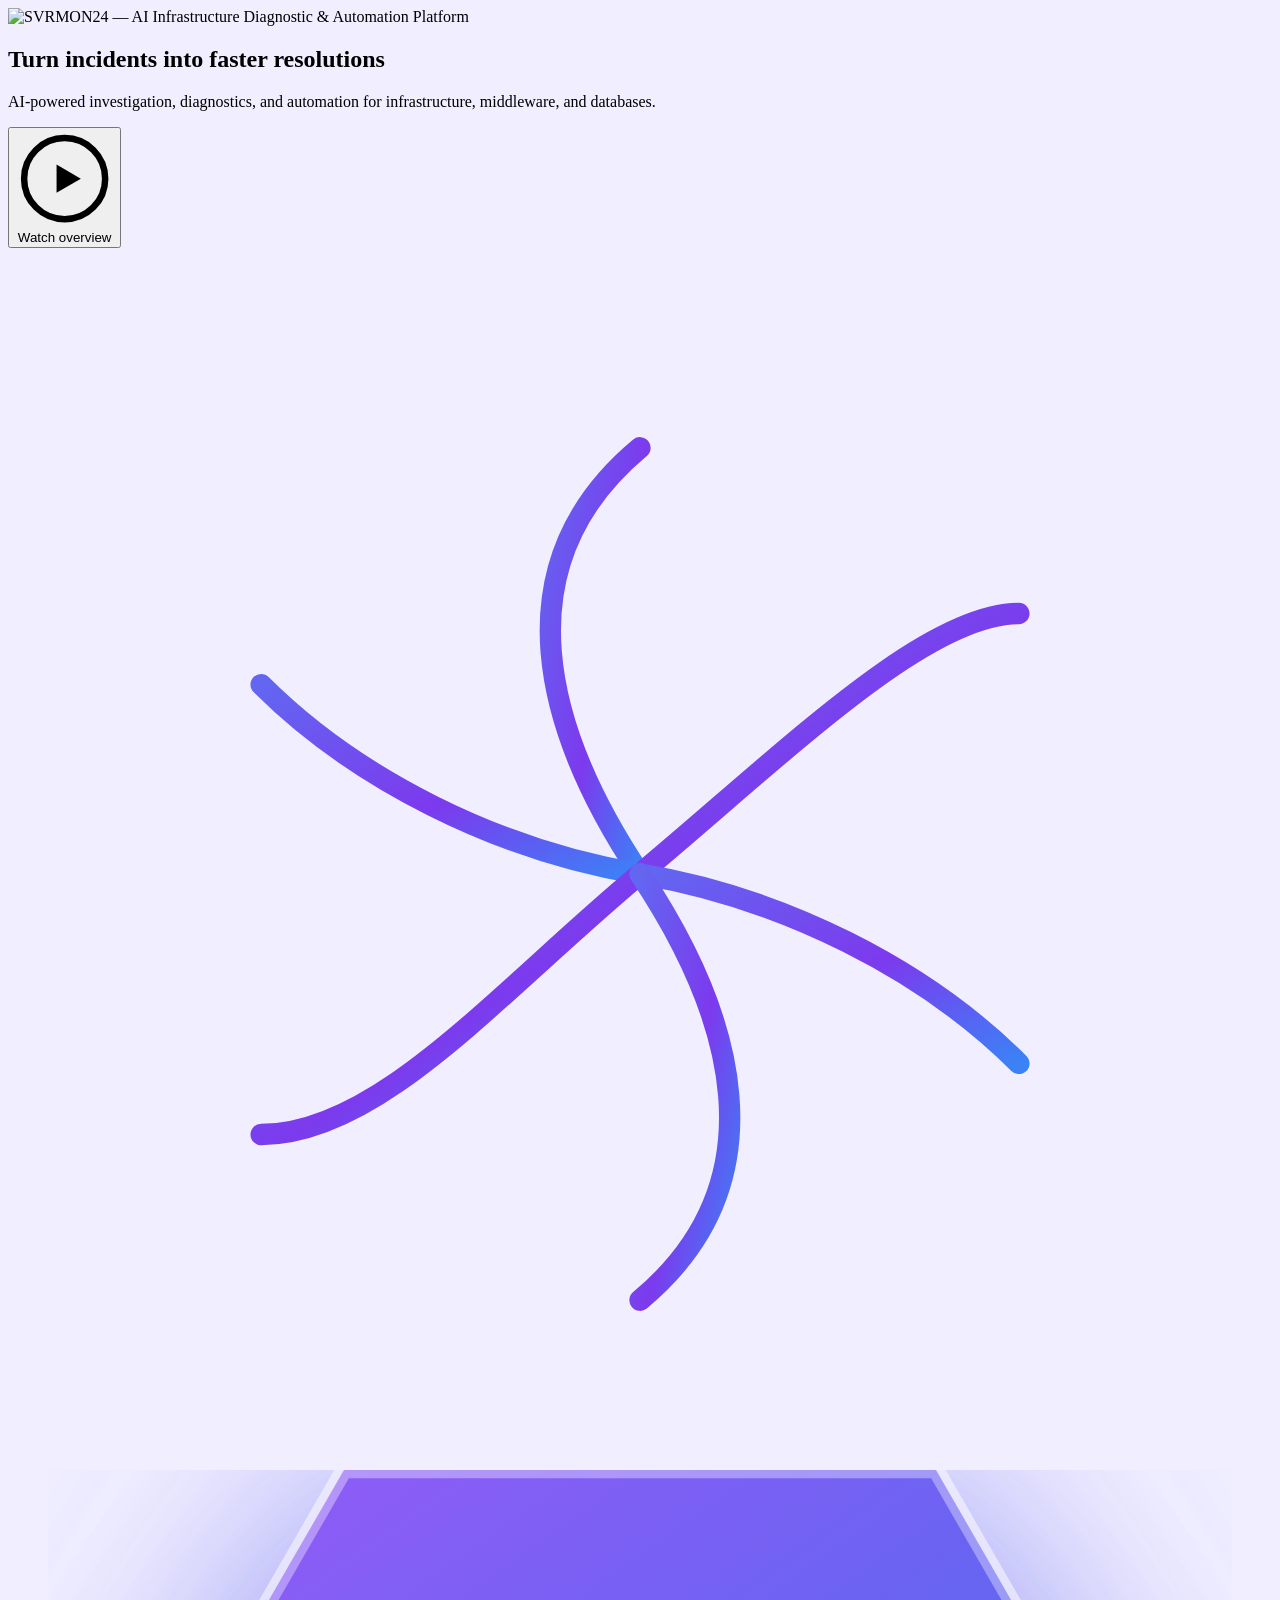
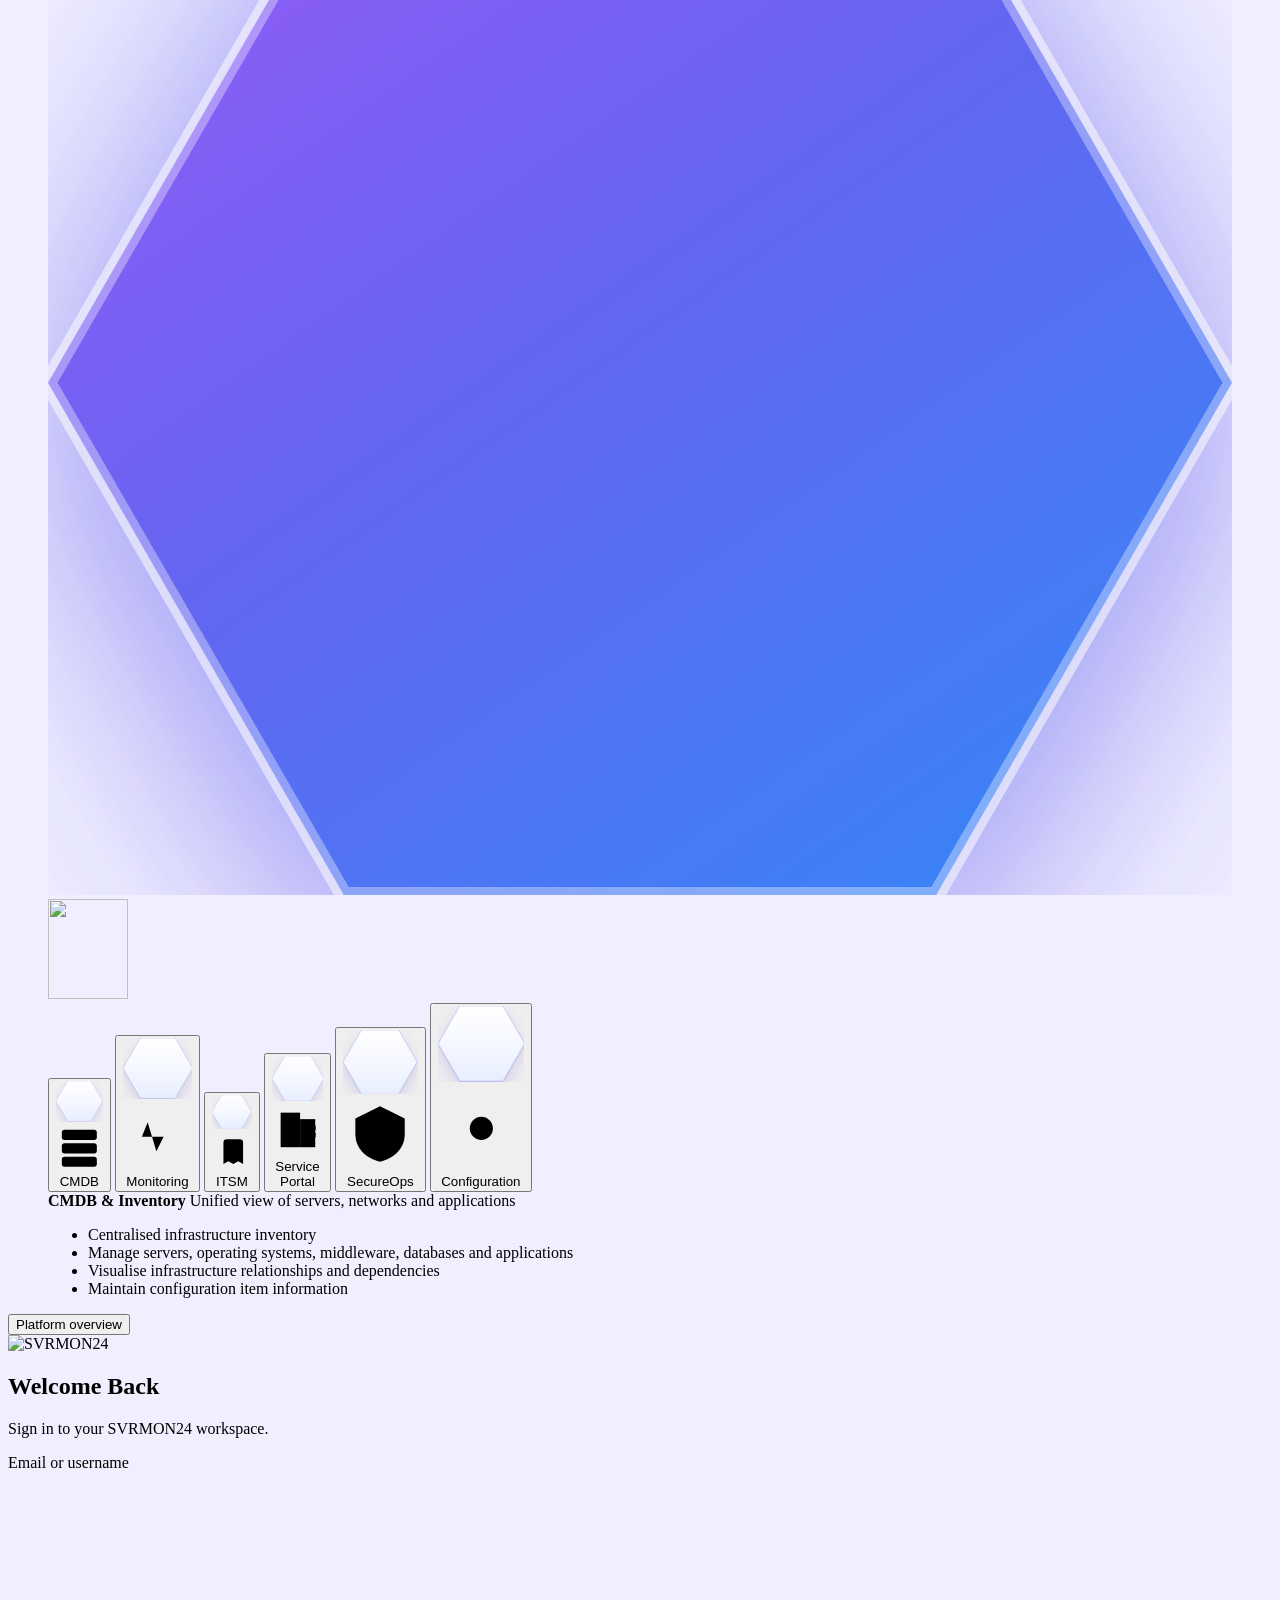
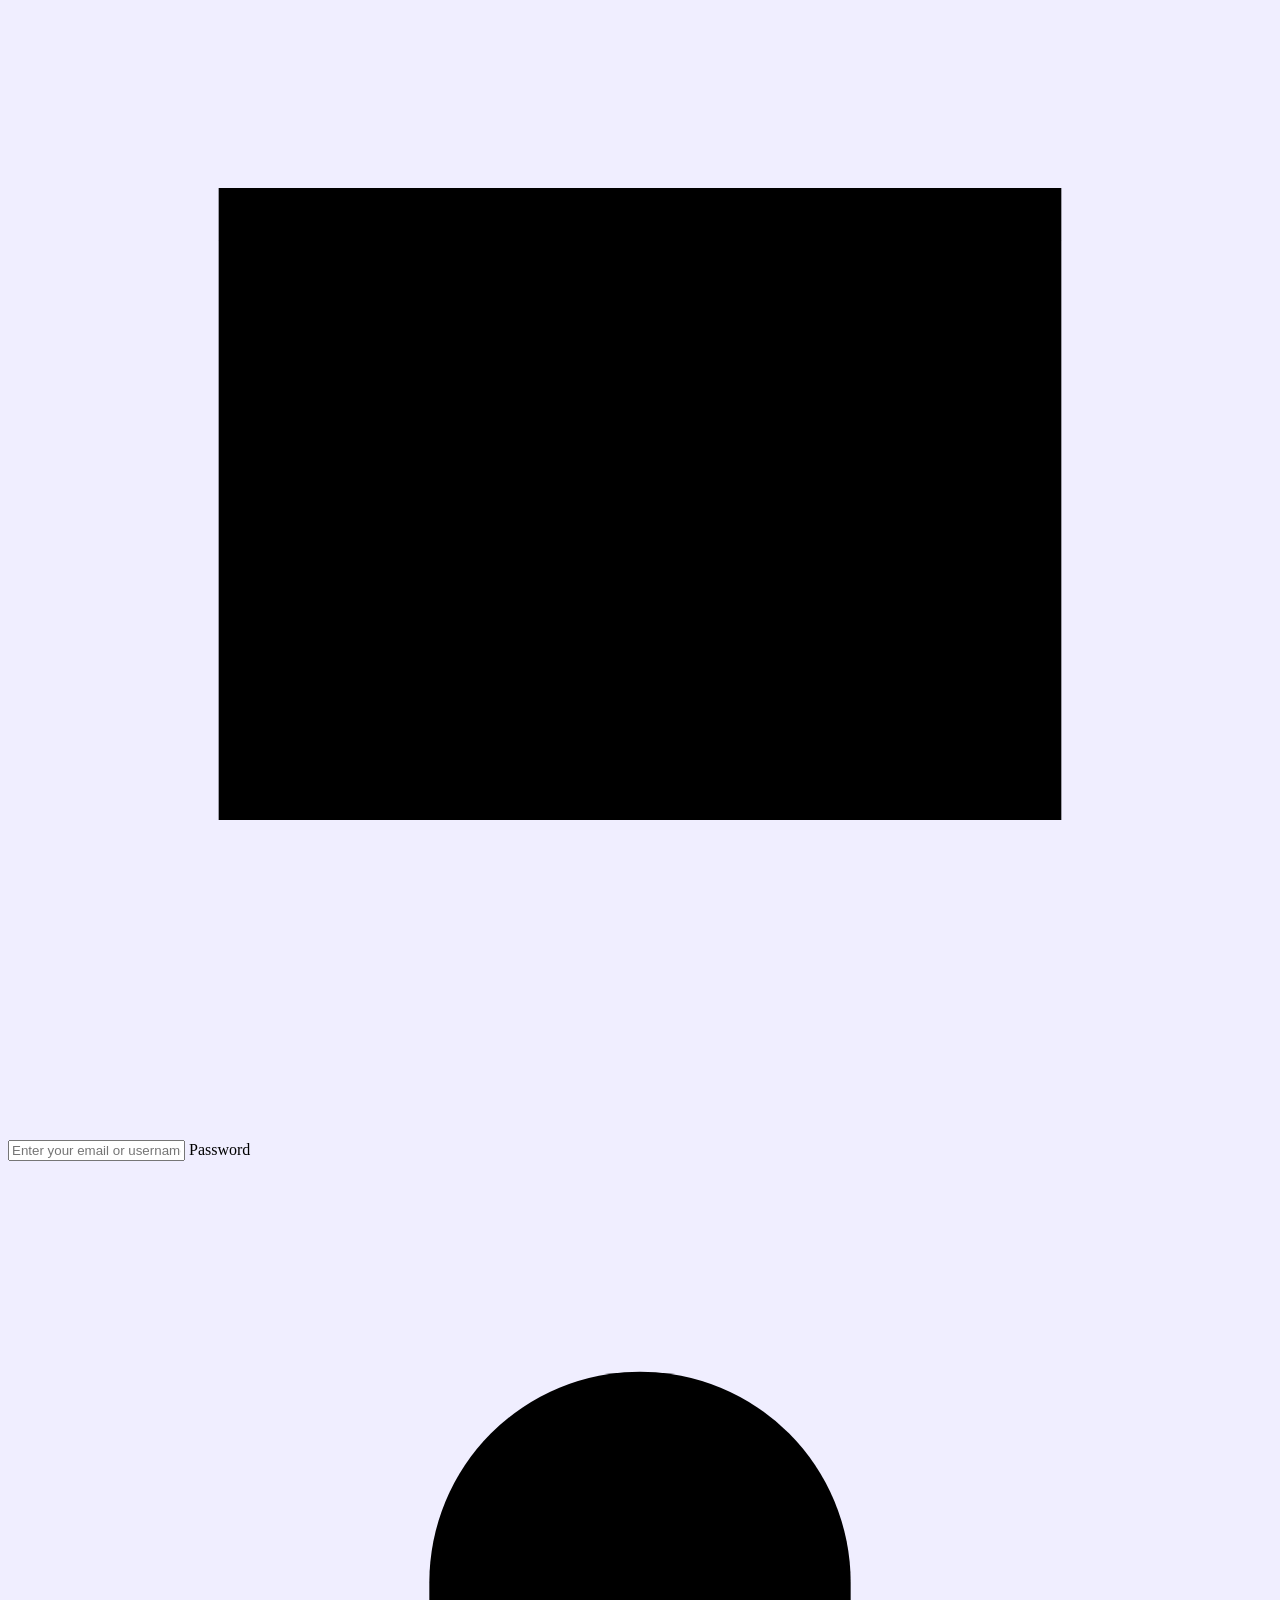
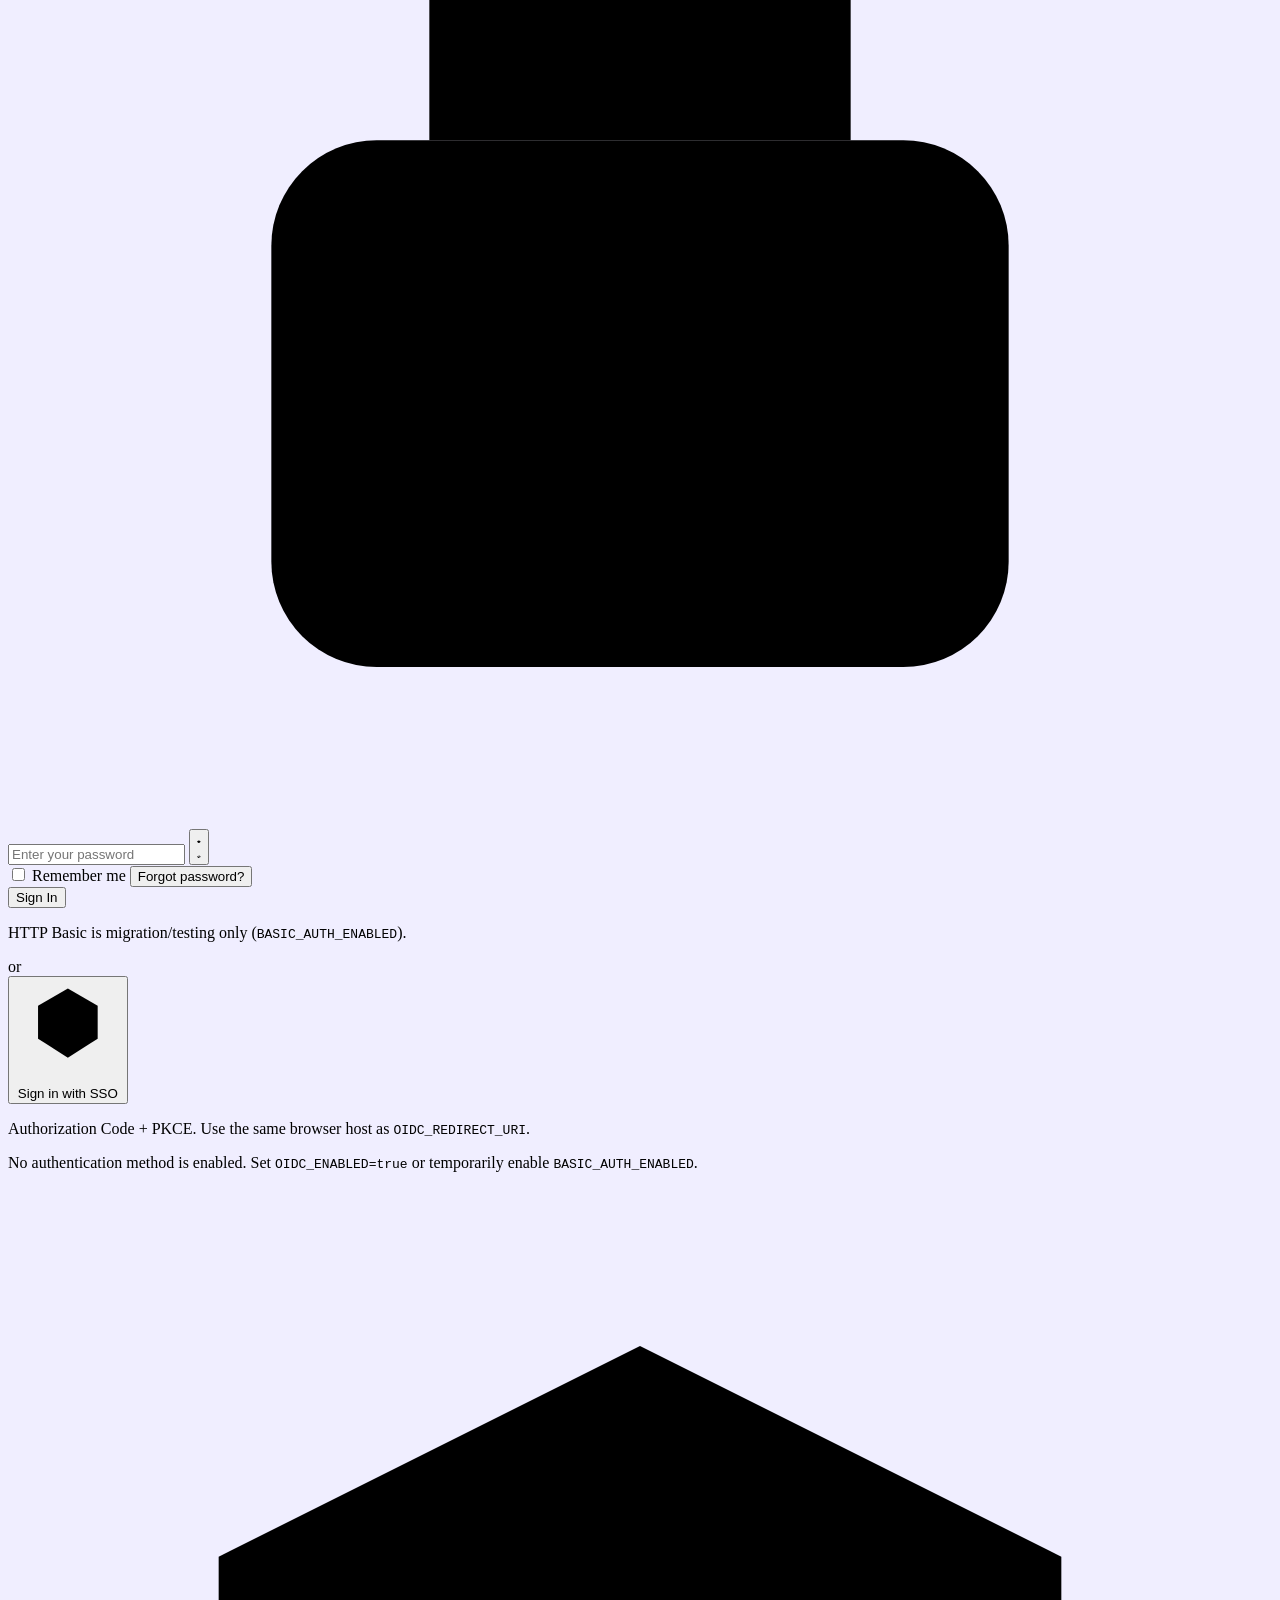
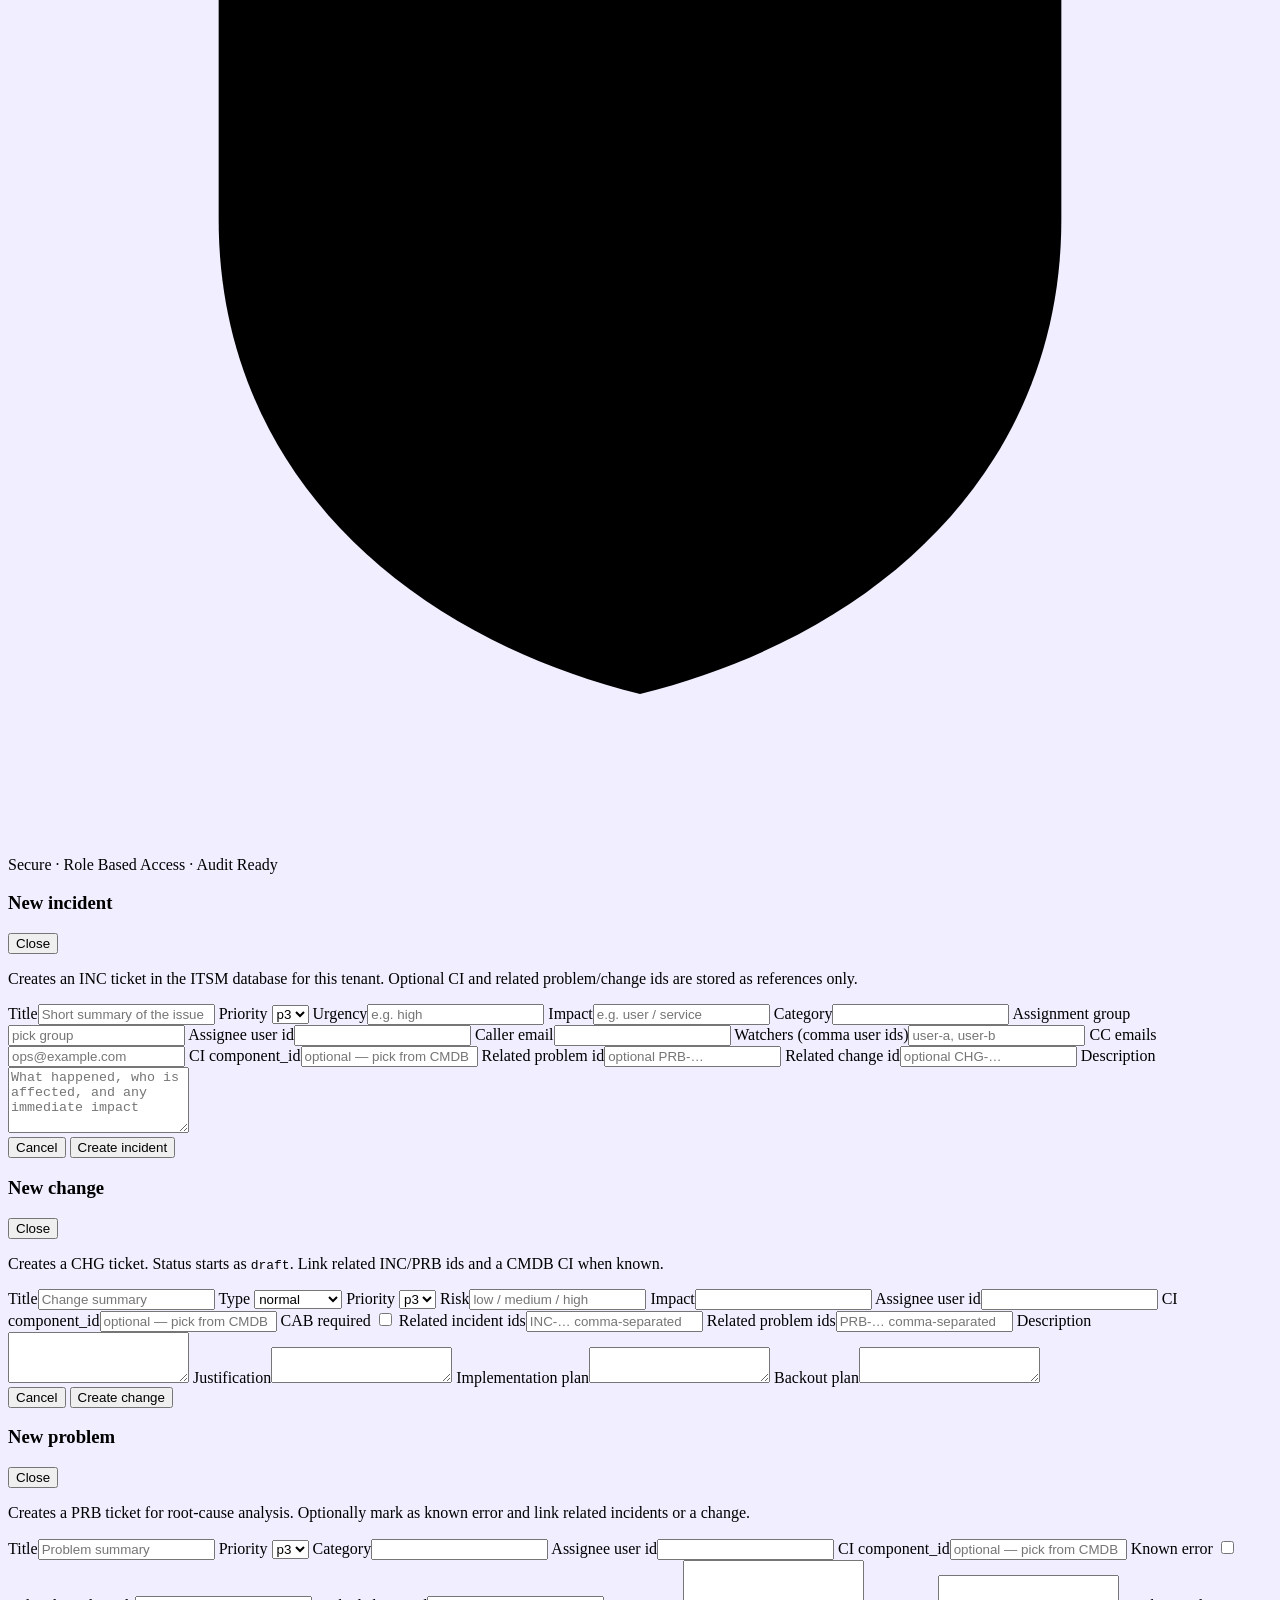
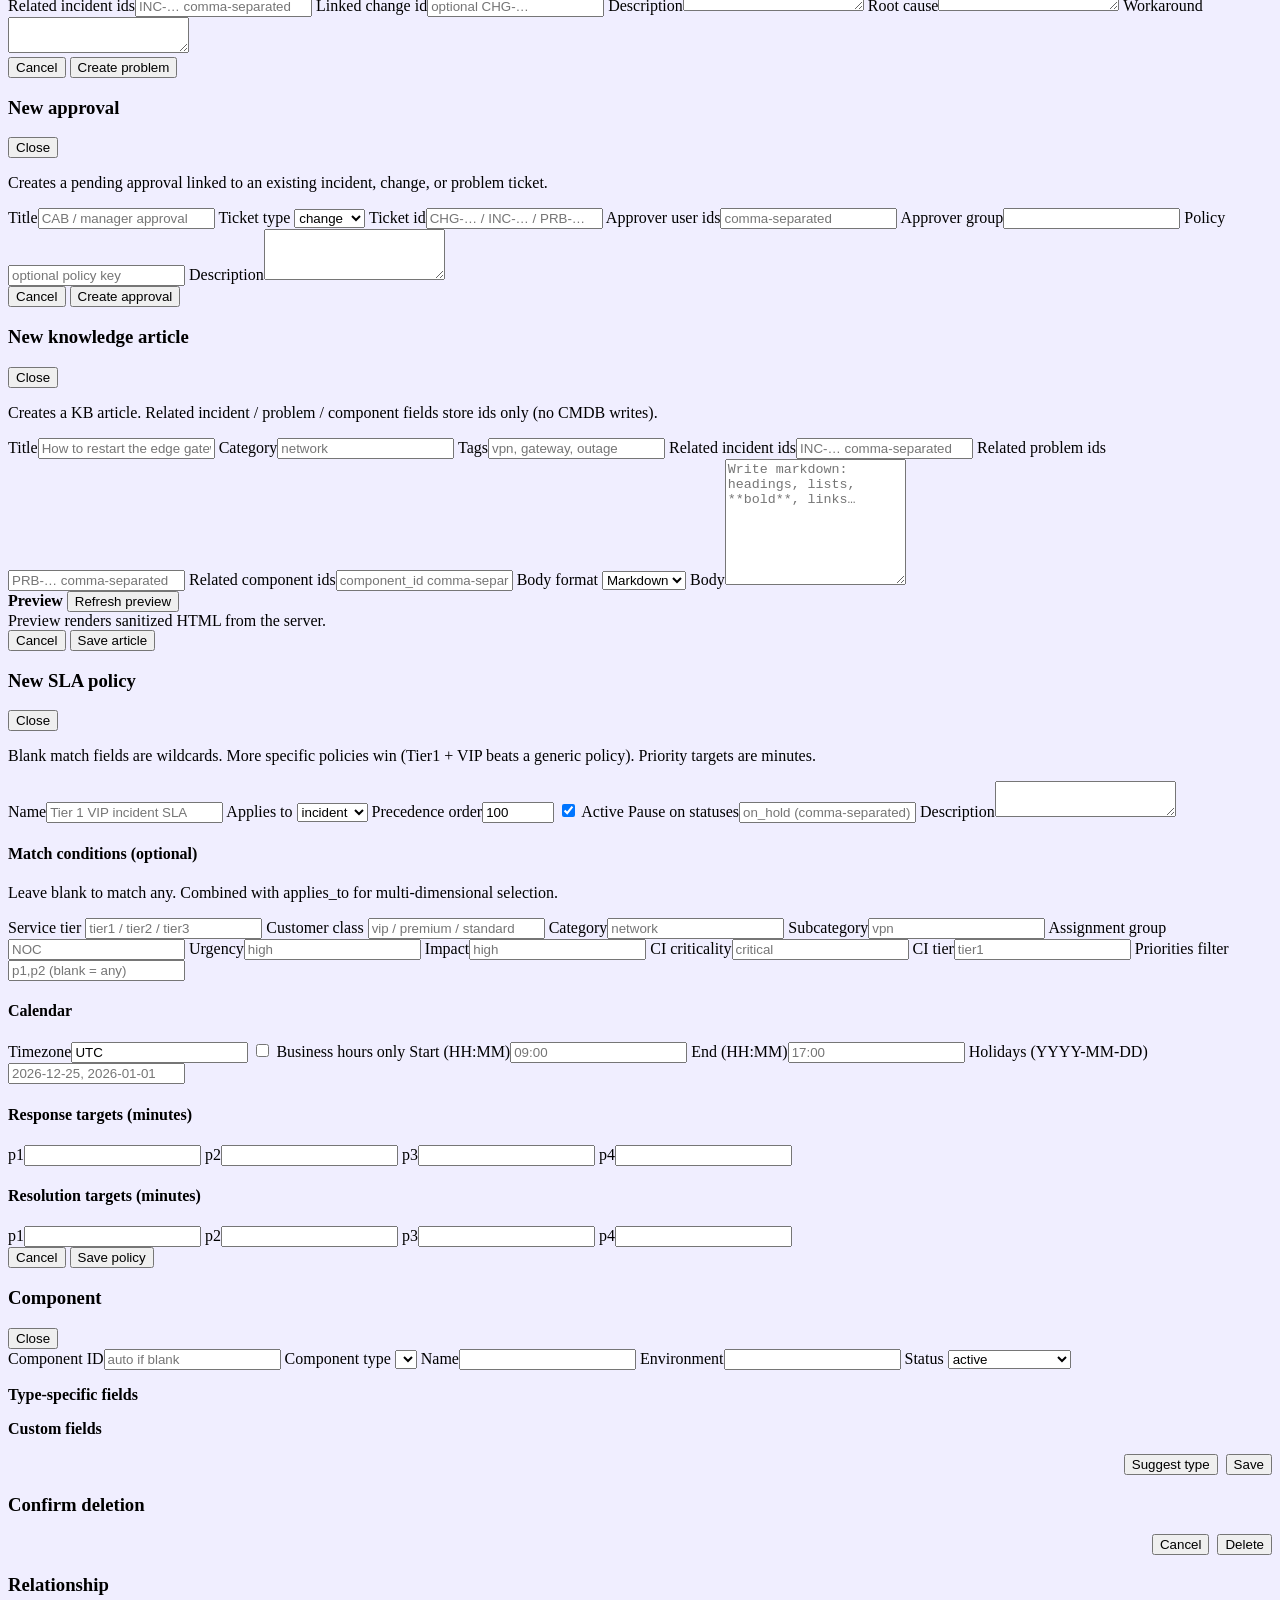
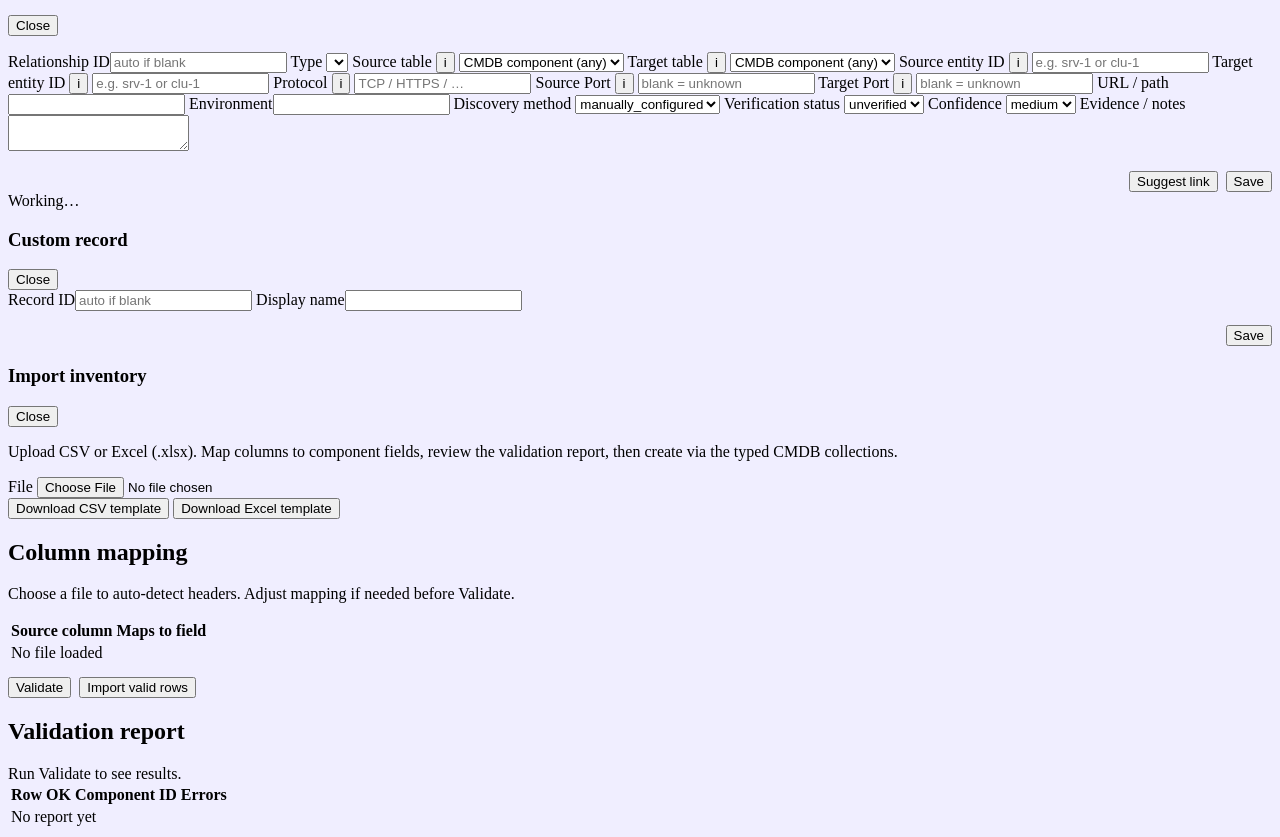
==== frontend/index.html @ 73cca14d "Login hub: large hexagonal architecture with solid curves. Enlarge diagram ~40%; central hex with S " ====
<!DOCTYPE html>
<html lang="en">
<head>
  <meta charset="utf-8" />
  <meta name="viewport" content="width=device-width, initial-scale=1" />
  <meta name="svrmon24-ui" content="login-enterprise-v20" />
  <meta name="svrmon24-version" content="0.99.11" />
  <title>SVRMON24</title>
  <link rel="preconnect" href="https://fonts.googleapis.com" />
  <link rel="preconnect" href="https://fonts.gstatic.com" crossorigin />
  <link href="https://fonts.googleapis.com/css2?family=Plus+Jakarta+Sans:wght@400;500;600;700&family=Sora:wght@500;600;700&display=swap" rel="stylesheet" />
  <link rel="icon" href="/static/img/svrmon-favicon.png" type="image/png" sizes="32x32" />
  <link rel="apple-touch-icon" href="/static/img/svrmon-apple-touch.png" sizes="180x180" />
  <!-- Critical gate CSS: never paint login + app chrome together (before cmdb.css). -->
  <style>
    body.is-login { background: #F0EEFF; }
    body.is-login .app-shell,
    body:not(.is-app) .app-shell { display: none !important; }
    body.is-app .login-gate { display: none !important; }
    #authPanel, .auth-panel-legacy { display: none !important; }
  </style>
  <link rel="stylesheet" href="/static/css/cmdb.css?v=0.99.11" />
  <link rel="stylesheet" href="/static/css/itsm.css?v=0.99.11" />
  <link rel="stylesheet" href="/static/css/monitor.css?v=0.99.11" />
  <link rel="stylesheet" href="/static/css/portal.css?v=0.99.11" />
  <script src="/static/js/config.js?v=0.99.11"></script>
  <script src="/static/js/brand.js?v=0.99.11"></script>
  <script src="/static/js/login-showcase.js?v=0.99.11" defer></script>
</head>
<body class="is-login">
  <!-- Enterprise login: showcase (left) + sign-in panel (right); stacks on small viewports -->

  <!-- Login module overview (Option B): plays only when opened -->
  <div class="login-overview-modal" id="loginOverviewModal" role="dialog" aria-modal="true" aria-labelledby="loginOverviewTitle" hidden>
    <div class="login-overview-backdrop" data-close-overview="1"></div>
    <div class="login-overview-dialog">
      <div class="login-overview-head">
        <h2 id="loginOverviewTitle">SVRMON24 module overview</h2>
        <button type="button" class="login-overview-close" id="btnLoginOverviewClose" aria-label="Close overview">×</button>
      </div>
      <div class="login-overview-body">
        <video id="loginOverviewVideo" controls playsinline preload="metadata" poster="/static/assets/brand/modules-overview-poster.png">
          <source src="/static/assets/brand/modules-overview-loop.mp4" type="video/mp4" />
        </video>
      </div>
      <p class="login-overview-foot">CMDB · Monitoring · ITSM · Service Portal · Diagnostics · Security — short tour of the platform modules.</p>
    </div>
  </div>

  <!-- Public module intro (click hub node) — no auth bypass -->
  <div class="login-module-intro" id="loginModuleIntro" role="dialog" aria-modal="true" aria-labelledby="loginModuleIntroTitle" hidden>
    <div class="login-module-intro-backdrop" data-close-intro="1"></div>
    <div class="login-module-intro-dialog">
      <div class="login-module-intro-head">
        <span class="login-module-intro-ico" id="loginModuleIntroIcon" aria-hidden="true"></span>
        <h2 id="loginModuleIntroTitle">Module</h2>
        <button type="button" class="login-overview-close" id="btnLoginModuleIntroClose" aria-label="Close module introduction">×</button>
      </div>
      <p class="login-module-intro-blurb" id="loginModuleIntroBlurb"></p>
      <ul class="login-module-intro-bullets" id="loginModuleIntroBullets"></ul>
      <div class="login-module-intro-actions">
        <button type="button" class="login-watch-overview" id="btnLoginModuleIntroWatch">
          <svg viewBox="0 0 24 24" aria-hidden="true"><circle cx="12" cy="12" r="10" fill="none" stroke="currentColor" stroke-width="1.6"/><path d="M10 8.5v7l6-3.5z" fill="currentColor" stroke="none"/></svg>
          Watch overview
        </button>
      </div>
    </div>
  </div>

  <div id="loginGate" class="login-gate login-gate-split login-gate-enterprise" role="main" data-auth-view="login">
    <aside class="login-portal login-showcase" id="loginPortal" aria-label="SVRMON24 platform overview">
      <div class="login-portal-bg" aria-hidden="true">
        <!-- Soft light-blue ribbon waves (reference-matched asset); CSS background on .login-portal-bg -->
      </div>
      <div class="login-portal-inner">
        <div class="login-portal-brand">
          <img class="svrmon-brand-lockup svrmon-brand-lockup--showcase" src="/static/img/svrmon-logo.png" width="2010" height="497" alt="SVRMON24 — AI Infrastructure Diagnostic &amp; Automation Platform" decoding="async" />
        </div>


        <div class="login-showcase-intro">
          <h2 class="login-headline">Turn incidents into <span class="login-gradient-text">faster resolutions</span></h2>
          <p class="login-portal-lede login-portal-lede-wide">AI-powered investigation, diagnostics, and automation for infrastructure, middleware, and databases.</p>
          <button type="button" class="login-watch-overview" id="btnLoginWatchOverview" aria-haspopup="dialog" aria-controls="loginOverviewModal">
            <svg viewBox="0 0 24 24" aria-hidden="true"><circle cx="12" cy="12" r="10" fill="none" stroke="currentColor" stroke-width="1.6"/><path d="M10 8.5v7l6-3.5z" fill="currentColor" stroke="none"/></svg>
            Watch overview
          </button>
        </div>

        <div class="login-hero-stage login-hero-stage--modules login-hero-stage--best" id="loginShowcaseStage">
          <figure class="login-modules-visual" id="loginModulesVisual" data-active="">
            <!-- Large hexagonal architecture — solid curved connectors, no plate chrome -->
            <div class="login-hub" id="loginHubHotspots" role="group" aria-label="SVRMON24 platform modules">
              <svg class="login-hub-defs" width="0" height="0" aria-hidden="true" focusable="false">
                <defs>
                  <linearGradient id="loginHubNodeFill" x1="0" y1="0" x2="0" y2="1">
                    <stop offset="0%" stop-color="#FFFFFF"/>
                    <stop offset="55%" stop-color="#F4F7FF"/>
                    <stop offset="100%" stop-color="#E8EEFF"/>
                  </linearGradient>
                  <linearGradient id="loginHubCoreFill" x1="18%" y1="8%" x2="86%" y2="92%">
                    <stop offset="0%" stop-color="#8B5CF6"/>
                    <stop offset="42%" stop-color="#6366F1"/>
                    <stop offset="100%" stop-color="#3B82F6"/>
                  </linearGradient>
                  <linearGradient id="loginHubSpokeGrad" x1="0%" y1="0%" x2="100%" y2="100%">
                    <stop offset="0%" stop-color="#6366F1"/>
                    <stop offset="55%" stop-color="#7C3AED"/>
                    <stop offset="100%" stop-color="#3B82F6"/>
                  </linearGradient>
                  <linearGradient id="loginHubSpokeActive" x1="0%" y1="0%" x2="100%" y2="0%">
                    <stop offset="0%" stop-color="#A78BFA"/>
                    <stop offset="50%" stop-color="#6366F1"/>
                    <stop offset="100%" stop-color="#60A5FA"/>
                  </linearGradient>
                  <filter id="loginHubNodeNeo" x="-30%" y="-30%" width="160%" height="160%">
                    <feDropShadow dx="0" dy="10" stdDeviation="9" flood-color="#4338CA" flood-opacity="0.14"/>
                    <feDropShadow dx="0" dy="2" stdDeviation="1.4" flood-color="#312E81" flood-opacity="0.08"/>
                  </filter>
                  <filter id="loginHubCoreGlow" x="-50%" y="-50%" width="200%" height="200%">
                    <feDropShadow dx="0" dy="0" stdDeviation="10" flood-color="#6366F1" flood-opacity="0.45"/>
                    <feDropShadow dx="0" dy="8" stdDeviation="8" flood-color="#4F46E5" flood-opacity="0.28"/>
                  </filter>
                  <!-- Regular flat-top hexagon (100×86.6) -->
                  <polygon id="loginHubHex" points="25,0 75,0 100,43.3 75,86.6 25,86.6 0,43.3"/>
                </defs>
              </svg>
              <svg class="login-hub-spokes" viewBox="0 0 100 100" preserveAspectRatio="xMidYMid meet" aria-hidden="true">
                <path data-module="cmdb" d="M50 50 C 42 38, 38 24, 50 14" fill="none" stroke="url(#loginHubSpokeGrad)" stroke-width="1.8" stroke-linecap="round"/>
                <path data-module="monitoring" d="M50 50 C 62 40, 74 28, 82 28" fill="none" stroke="url(#loginHubSpokeGrad)" stroke-width="1.8" stroke-linecap="round"/>
                <path data-module="itsm" d="M50 50 C 38 48, 26 42, 18 34" fill="none" stroke="url(#loginHubSpokeGrad)" stroke-width="1.8" stroke-linecap="round"/>
                <path data-module="portal" d="M50 50 C 62 52, 74 58, 82 66" fill="none" stroke="url(#loginHubSpokeGrad)" stroke-width="1.8" stroke-linecap="round"/>
                <path data-module="secureops" d="M50 50 C 38 60, 28 72, 18 72" fill="none" stroke="url(#loginHubSpokeGrad)" stroke-width="1.8" stroke-linecap="round"/>
                <path data-module="config" d="M50 50 C 58 62, 62 76, 50 86" fill="none" stroke="url(#loginHubSpokeGrad)" stroke-width="1.8" stroke-linecap="round"/>
              </svg>
              <div class="login-hub-core" aria-hidden="true">
                <svg class="login-hub-core-plate" viewBox="0 0 100 86.6" aria-hidden="true">
                  <use href="#loginHubHex" filter="url(#loginHubCoreGlow)" fill="url(#loginHubCoreFill)" stroke="rgba(255,255,255,0.35)" stroke-width="1.4"/>
                </svg>
                <img class="login-hub-core-mark" src="/static/img/svrmon-logo-mark.png" width="80" height="100" alt="" decoding="async" />
              </div>
              <button type="button" class="login-hub-node is-active" data-module="cmdb" style="--hx:50%;--hy:12%" aria-describedby="loginModuleDetail" aria-label="CMDB — Configuration Management Database">
                <svg class="login-hub-node-plate" viewBox="0 0 100 86.6" aria-hidden="true"><use href="#loginHubHex" filter="url(#loginHubNodeNeo)" fill="url(#loginHubNodeFill)" stroke="rgba(99,102,241,0.22)" stroke-width="1.4"/></svg>
                <span class="login-hub-node-content">
                  <span class="login-hub-node-ico" aria-hidden="true"><svg viewBox="0 0 24 24"><rect x="3" y="2.5" width="18" height="5.2" rx="1.4"/><rect x="3" y="9.4" width="18" height="5.2" rx="1.4"/><rect x="3" y="16.3" width="18" height="5.2" rx="1.4"/><circle cx="6.4" cy="5.1" r="0.85" fill="currentColor" stroke="none"/><circle cx="6.4" cy="12" r="0.85" fill="currentColor" stroke="none"/><circle cx="6.4" cy="18.9" r="0.85" fill="currentColor" stroke="none"/></svg></span>
                  <span class="login-hub-node-label">CMDB</span>
                </span>
              </button>
              <button type="button" class="login-hub-node" data-module="monitoring" style="--hx:84%;--hy:30%" aria-describedby="loginModuleDetail" aria-label="Monitoring — Infrastructure Monitoring">
                <svg class="login-hub-node-plate" viewBox="0 0 100 86.6" aria-hidden="true"><use href="#loginHubHex" filter="url(#loginHubNodeNeo)" fill="url(#loginHubNodeFill)" stroke="rgba(99,102,241,0.22)" stroke-width="1.4"/></svg>
                <span class="login-hub-node-content">
                  <span class="login-hub-node-ico" aria-hidden="true"><svg viewBox="0 0 24 24"><path d="M3.5 12h3l2-5 3 10 2.5-5H20.5"/></svg></span>
                  <span class="login-hub-node-label">Monitoring</span>
                </span>
              </button>
              <button type="button" class="login-hub-node" data-module="itsm" style="--hx:16%;--hy:30%" aria-describedby="loginModuleDetail" aria-label="ITSM — IT Service Management">
                <svg class="login-hub-node-plate" viewBox="0 0 100 86.6" aria-hidden="true"><use href="#loginHubHex" filter="url(#loginHubNodeNeo)" fill="url(#loginHubNodeFill)" stroke="rgba(99,102,241,0.22)" stroke-width="1.4"/></svg>
                <span class="login-hub-node-content">
                  <span class="login-hub-node-ico" aria-hidden="true"><svg viewBox="0 0 24 24"><path d="M7 4.5h10a2 2 0 0 1 2 2v13l-3-1.6-3 1.6-3-1.6-3 1.6v-13a2 2 0 0 1 2-2z"/><path d="m11.2 11.2 1.3 1.3 2.8-2.8"/></svg></span>
                  <span class="login-hub-node-label">ITSM</span>
                </span>
              </button>
              <button type="button" class="login-hub-node" data-module="portal" style="--hx:84%;--hy:70%" aria-describedby="loginModuleDetail" aria-label="Service Portal — Self-Service Portal">
                <svg class="login-hub-node-plate" viewBox="0 0 100 86.6" aria-hidden="true"><use href="#loginHubHex" filter="url(#loginHubNodeNeo)" fill="url(#loginHubNodeFill)" stroke="rgba(99,102,241,0.22)" stroke-width="1.4"/></svg>
                <span class="login-hub-node-content">
                  <span class="login-hub-node-ico" aria-hidden="true"><svg viewBox="0 0 24 24"><path d="M4 4h9v16H4z"/><path d="M13 7h7v13h-7"/><rect x="15.2" y="10" width="2.2" height="2.2" rx="0.3"/><rect x="18" y="10" width="2.2" height="2.2" rx="0.3"/><rect x="15.2" y="13.2" width="2.2" height="2.2" rx="0.3"/><rect x="18" y="13.2" width="2.2" height="2.2" rx="0.3"/></svg></span>
                  <span class="login-hub-node-label">Service<br>Portal</span>
                </span>
              </button>
              <button type="button" class="login-hub-node" data-module="secureops" style="--hx:16%;--hy:70%" aria-describedby="loginModuleDetail" aria-label="SecureOps — Security and Compliance">
                <svg class="login-hub-node-plate" viewBox="0 0 100 86.6" aria-hidden="true"><use href="#loginHubHex" filter="url(#loginHubNodeNeo)" fill="url(#loginHubNodeFill)" stroke="rgba(99,102,241,0.22)" stroke-width="1.4"/></svg>
                <span class="login-hub-node-content">
                  <span class="login-hub-node-ico" aria-hidden="true"><svg viewBox="0 0 24 24"><path d="M12 3l8 4v5c0 4.5-3.2 7.8-8 9-4.8-1.2-8-4.5-8-9V7l8-4z"/><rect x="9.2" y="10.2" width="5.6" height="4.8" rx="1"/><path d="M10.4 10.2V8.8a1.6 1.6 0 0 1 3.2 0v1.4"/></svg></span>
                  <span class="login-hub-node-label">SecureOps</span>
                </span>
              </button>
              <button type="button" class="login-hub-node" data-module="config" style="--hx:50%;--hy:88%" aria-describedby="loginModuleDetail" aria-label="Configuration — Platform Configuration">
                <svg class="login-hub-node-plate" viewBox="0 0 100 86.6" aria-hidden="true"><use href="#loginHubHex" filter="url(#loginHubNodeNeo)" fill="url(#loginHubNodeFill)" stroke="rgba(99,102,241,0.22)" stroke-width="1.4"/></svg>
                <span class="login-hub-node-content">
                  <span class="login-hub-node-ico" aria-hidden="true"><svg viewBox="0 0 24 24"><circle cx="12" cy="12" r="3.2"/><path d="M12 3.2v2.2M12 18.6v2.2M4.8 4.8l1.6 1.6M17.6 17.6l1.6 1.6M3.2 12h2.2M18.6 12h2.2M4.8 19.2l1.6-1.6M17.6 6.4l1.6-1.6"/><path d="M7.5 9.2h4.2M12.5 14.8h4"/></svg></span>
                  <span class="login-hub-node-label">Configuration</span>
                </span>
              </button>
            </div>
            <figcaption class="login-module-detail" id="loginModuleDetail" data-module="cmdb" aria-live="polite">
              <div class="login-module-detail-head">
                <span class="login-module-detail-ico" id="loginModuleDetailIcon" aria-hidden="true"></span>
                <div class="login-module-detail-copy">
                  <strong id="loginModuleDetailTitle">CMDB &amp; Inventory</strong>
                  <span id="loginModuleDetailBody">Unified view of servers, networks and applications</span>
                </div>
              </div>
              <ul class="login-module-detail-bullets" id="loginModuleDetailBullets">
                <li>Centralised infrastructure inventory</li>
                <li>Manage servers, operating systems, middleware, databases and applications</li>
                <li>Visualise infrastructure relationships and dependencies</li>
                <li>Maintain configuration item information</li>
              </ul>
            </figcaption>
          </figure>
        </div>

      </div>
    </aside>
    <div class="login-form-pane">
      <button type="button" class="login-portal-toggle" id="btnLoginPortalToggle" aria-expanded="false" aria-controls="loginPortal">
        <span class="login-portal-toggle-label">Platform overview</span>
        <span class="login-portal-toggle-chevron" aria-hidden="true"></span>
      </button>
      <div class="login-card panel login-panel">
        <div class="login-panel-brand">
          <img class="svrmon-brand-lockup svrmon-brand-lockup--panel" src="/static/img/svrmon-logo-compact.png" width="2030" height="506" alt="SVRMON24" decoding="async" />
        </div>
        <h2 class="login-panel-title">Welcome Back</h2>
        <p class="hint login-panel-sub" id="authHint">Sign in to your SVRMON24 workspace.</p>
        <p class="hint login-auth-method-note hidden" id="authMethodNote" aria-live="polite"></p>
        <div id="authErrorBanner" class="auth-error-banner hidden" role="alert"></div>
        <div id="hostMismatchBanner" class="auth-warn-banner hidden" role="status"></div>

        <div class="auth-row auth-basic-row hidden" id="basicAuthRow">
          <form id="loginBasicForm" class="login-basic-form" onsubmit="return false;">
            <label class="login-field">
              <span>Email or username</span>
              <span class="login-input-wrap">
                <svg class="login-input-ico" viewBox="0 0 24 24" aria-hidden="true"><path d="M4 6h16v12H4z"/><path d="m4 7 8 6 8-6"/></svg>
                <input id="authUser" name="username" autocomplete="username" required placeholder="Enter your email or username" />
              </span>
            </label>
            <label class="login-field login-field-password">
              <span>Password</span>
              <span class="login-password-wrap login-input-wrap">
                <svg class="login-input-ico" viewBox="0 0 24 24" aria-hidden="true"><rect x="5" y="11" width="14" height="10" rx="2"/><path d="M8 11V8a4 4 0 1 1 8 0v3"/></svg>
                <input id="authPass" type="password" autocomplete="current-password" required placeholder="Enter your password" />
                <button type="button" class="login-pass-toggle" id="btnAuthPassToggle" aria-label="Show password" aria-pressed="false" title="Show password">
                  <svg class="ico-show" viewBox="0 0 24 24" aria-hidden="true"><path d="M1 12s4-8 11-8 11 8 11 8-4 8-11 8-11-8-11-8Z"/><circle cx="12" cy="12" r="3"/></svg>
                  <svg class="ico-hide hidden" viewBox="0 0 24 24" aria-hidden="true"><path d="M17.94 17.94A10.07 10.07 0 0 1 12 20c-7 0-11-8-11-8a18.45 18.45 0 0 1 5.06-5.94"/><path d="M9.9 4.24A9.12 9.12 0 0 1 12 4c7 0 11 8 11 8a18.5 18.5 0 0 1-2.16 3.19"/><path d="M1 1 23 23"/></svg>
                </button>
              </span>
            </label>
            <div class="login-field-row">
              <label class="login-remember">
                <input type="checkbox" id="authRemember" />
                <span>Remember me</span>
              </label>
              <button type="button" class="login-forgot" id="btnForgotPassword" title="Password reset is managed by your identity provider (Keycloak / Entra).">Forgot password?</button>
            </div>
            <button type="button" id="btnConnect" class="primary login-btn-signin">Sign In</button>
            <p class="hint login-basic-note">HTTP Basic is migration/testing only (<code>BASIC_AUTH_ENABLED</code>).</p>
          </form>
        </div>

        <div class="login-or-divider hidden" id="authOrDivider" aria-hidden="true"><span>or</span></div>

        <div class="auth-row auth-oidc-row hidden" id="oidcAuthRow">
          <button type="button" id="btnOidcLogin" class="login-btn-sso">
            <svg class="login-keycloak-ico" viewBox="0 0 24 24" aria-hidden="true"><path class="kc-hex" d="M12 2.2l6.9 4v7.6L12 18.2l-6.9-4.4V6.2z"/><circle class="kc-key" cx="12" cy="10.5" r="1.6"/><path class="kc-key" d="M12 12.2v2.2M10.4 14.6h3.2"/></svg>
            Sign in with SSO
          </button>
          <p class="hint login-oidc-note">Authorization Code + PKCE. Use the same browser host as <code>OIDC_REDIRECT_URI</code>.</p>
        </div>

        <p class="hint hidden" id="authMisconfigured">No authentication method is enabled. Set <code>OIDC_ENABLED=true</code> or temporarily enable <code>BASIC_AUTH_ENABLED</code>.</p>

        <footer class="login-security-foot">
          <svg class="login-security-shield" viewBox="0 0 24 24" aria-hidden="true"><path d="M12 3l8 4v5c0 4.5-3.2 7.8-8 9-4.8-1.2-8-4.5-8-9V7l8-4z"/></svg>
          <span>Secure</span>
          <span class="dot" aria-hidden="true">·</span>
          <span>Role Based Access</span>
          <span class="dot" aria-hidden="true">·</span>
          <span>Audit Ready</span>
        </footer>
      </div>
    </div>
  </div>

  <div class="app-shell hidden" id="appShell">
    <aside class="sidebar" id="sidebar">
      <div class="brand">
        <div class="brand-mark brand-mark--sidebar">
          <img class="svrmon-brand-lockup svrmon-brand-lockup--sidebar" src="/static/img/svrmon-logo-sidebar.png" width="900" height="198" alt="SVRMON24" decoding="async" />
        </div>
        <p class="tagline">AI Infrastructure Diagnostic &amp; Automation Platform</p>
      </div>
      <nav class="nav" aria-label="Primary">
        <button type="button" class="nav-section nav-section-toggle" id="navCmdbSection" data-nav-collapse="cmdb" aria-expanded="true" aria-controls="navCmdbGroup">
          <span class="nav-section-label">CMDB</span>
          <span class="nav-chevron" aria-hidden="true"></span>
        </button>
        <div class="nav-group" id="navCmdbGroup" data-nav-group="cmdb" role="group" aria-label="CMDB">
          <button type="button" class="nav-item active" data-tab="dashboard">
            <span class="nav-ico" aria-hidden="true"><svg viewBox="0 0 24 24"><rect x="3" y="3" width="8" height="8" rx="1.5"/><rect x="13" y="3" width="8" height="5" rx="1.5"/><rect x="13" y="10" width="8" height="11" rx="1.5"/><rect x="3" y="13" width="8" height="8" rx="1.5"/></svg></span>
            CMDB Dashboard
          </button>
          <button type="button" class="nav-item" data-tab="servers" data-component-type="Server">
            <span class="nav-ico" aria-hidden="true"><svg viewBox="0 0 24 24"><rect x="3" y="4" width="18" height="6" rx="1.5"/><rect x="3" y="14" width="18" height="6" rx="1.5"/><circle cx="7" cy="7" r="1"/><circle cx="7" cy="17" r="1"/></svg></span>
            Servers
          </button>
          <button type="button" class="nav-item" data-tab="network" data-component-type="Network">
            <span class="nav-ico" aria-hidden="true"><svg viewBox="0 0 24 24"><circle cx="12" cy="5" r="2.5"/><circle cx="5" cy="19" r="2.5"/><circle cx="19" cy="19" r="2.5"/><path d="M12 7.5v4M12 11.5L5.8 17M12 11.5l6.2 5.5"/></svg></span>
            Network
          </button>
          <button type="button" class="nav-item" data-tab="applications" data-component-type="Application">
            <span class="nav-ico" aria-hidden="true"><svg viewBox="0 0 24 24"><rect x="4" y="3" width="16" height="18" rx="2"/><path d="M8 8h8M8 12h8M8 16h5"/></svg></span>
            Applications
          </button>
          <button type="button" class="nav-item" data-tab="middleware" data-component-type="Middleware">
            <span class="nav-ico" aria-hidden="true"><svg viewBox="0 0 24 24"><path d="M4 8l8-4 8 4-8 4-8-4z"/><path d="M4 12l8 4 8-4"/><path d="M4 16l8 4 8-4"/></svg></span>
            Middleware
          </button>
          <button type="button" class="nav-item" data-tab="databases" data-component-type="Database">
            <span class="nav-ico" aria-hidden="true"><svg viewBox="0 0 24 24"><ellipse cx="12" cy="6" rx="7" ry="3"/><path d="M5 6v6c0 1.7 3.1 3 7 3s7-1.3 7-3V6"/><path d="M5 12v6c0 1.7 3.1 3 7 3s7-1.3 7-3v-6"/></svg></span>
            Databases
          </button>
          <button type="button" class="nav-item" data-tab="relationships">
            <span class="nav-ico" aria-hidden="true"><svg viewBox="0 0 24 24"><circle cx="6" cy="12" r="3"/><circle cx="18" cy="6" r="3"/><circle cx="18" cy="18" r="3"/><path d="M8.7 10.2L15.3 7.2M8.7 13.8l6.6 3"/></svg></span>
            Relationships
          </button>
          <button type="button" class="nav-item" data-tab="dependencies">
            <span class="nav-ico" aria-hidden="true"><svg viewBox="0 0 24 24"><path d="M5 6h6v6H5zM13 12h6v6h-6z"/><path d="M11 9h4v4"/></svg></span>
            Dependencies
          </button>
          <!-- Hidden route target for enterprise CI detail (C1); opened from inventory View -->
          <button type="button" class="nav-item" data-tab="ci-detail" id="navCiDetail" hidden aria-hidden="true">CI Detail</button>
        </div>

        <button type="button" class="nav-section nav-section-toggle" id="navCustomTablesSection" data-nav-collapse="custom-tables" hidden aria-expanded="true" aria-controls="navCustomTables">
          <span class="nav-section-label">Custom tables</span>
          <span class="nav-chevron" aria-hidden="true"></span>
        </button>
        <div class="nav-group" id="navCustomTables" data-nav-group="custom-tables" role="group" aria-label="Custom tables"></div>

        <button type="button" class="nav-section nav-section-toggle" id="navMonitoringSection" data-monitor-nav-section="1" data-nav-collapse="monitoring" aria-expanded="true" aria-controls="navMonitoringGroup">
          <span class="nav-section-label">Monitoring</span>
          <span class="nav-chevron" aria-hidden="true"></span>
        </button>
        <div class="nav-group" id="navMonitoringGroup" data-nav-group="monitoring" data-monitor-nav-group="1" role="group" aria-label="Monitoring">
          <button type="button" class="nav-item" data-tab="monitor-dashboard" data-monitor-nav="1" data-monitor-perm="monitor:dashboard:read">
            <span class="nav-ico" aria-hidden="true"><svg viewBox="0 0 24 24"><path d="M4 19V5h4v14H4zm6 0V9h4v10h-4zm6 0v-7h4v7h-4z"/></svg></span>
            Monitoring Dashboard
          </button>
          <button type="button" class="nav-item" data-tab="monitor-servers" data-monitor-nav="1" data-monitor-perm="monitor:targets:read">
            <span class="nav-ico" aria-hidden="true"><svg viewBox="0 0 24 24"><rect x="3" y="4" width="18" height="6" rx="1.5"/><rect x="3" y="14" width="18" height="6" rx="1.5"/><circle cx="7" cy="7" r="1"/><circle cx="7" cy="17" r="1"/></svg></span>
            Servers
          </button>
          <button type="button" class="nav-item" data-tab="monitor-network" data-monitor-nav="1" data-monitor-perm="monitor:targets:read">
            <span class="nav-ico" aria-hidden="true"><svg viewBox="0 0 24 24"><circle cx="12" cy="5" r="2.5"/><circle cx="5" cy="19" r="2.5"/><circle cx="19" cy="19" r="2.5"/><path d="M12 7.5v4M12 11.5L5.8 17M12 11.5l6.2 5.5"/></svg></span>
            Network
          </button>
          <button type="button" class="nav-item" data-tab="monitor-applications" data-monitor-nav="1" data-monitor-perm="monitor:targets:read">
            <span class="nav-ico" aria-hidden="true"><svg viewBox="0 0 24 24"><rect x="4" y="3" width="16" height="18" rx="2"/><path d="M8 8h8M8 12h8M8 16h5"/></svg></span>
            Applications
          </button>
          <button type="button" class="nav-item" data-tab="monitor-middleware" data-monitor-nav="1" data-monitor-perm="monitor:targets:read">
            <span class="nav-ico" aria-hidden="true"><svg viewBox="0 0 24 24"><path d="M4 7h16v3H4zM4 14h16v3H4z"/><circle cx="7" cy="8.5" r="1"/><circle cx="7" cy="15.5" r="1"/></svg></span>
            Middleware
          </button>
          <button type="button" class="nav-item" data-tab="monitor-databases" data-monitor-nav="1" data-monitor-perm="monitor:targets:read">
            <span class="nav-ico" aria-hidden="true"><svg viewBox="0 0 24 24"><ellipse cx="12" cy="6" rx="7" ry="3"/><path d="M5 6v6c0 1.7 3.1 3 7 3s7-1.3 7-3V6"/><path d="M5 12v6c0 1.7 3.1 3 7 3s7-1.3 7-3v-6"/></svg></span>
            Databases
          </button>
          <button type="button" class="nav-item" data-tab="monitor-logs" data-monitor-nav="1" data-monitor-perm="monitor:logs:read">
            <span class="nav-ico" aria-hidden="true"><svg viewBox="0 0 24 24"><path d="M5 4h14v16H5z"/><path d="M8 8h8M8 12h8M8 16h5"/></svg></span>
            Logs
          </button>
          <button type="button" class="nav-item" data-tab="file-monitoring" data-monitor-nav="1" data-fm-nav="1">
            <span class="nav-ico" aria-hidden="true"><svg viewBox="0 0 24 24"><path d="M4 4h7l2 2h7v14H4z"/><path d="M8 12h8M8 16h5"/></svg></span>
            File Monitoring
          </button>
          <button type="button" class="nav-item" data-tab="diagnostics" data-monitor-nav="1">
            <span class="nav-ico" aria-hidden="true"><svg viewBox="0 0 24 24"><path d="M9 18h6M10 21h4"/><path d="M8 14a6 6 0 1 1 8 0"/><path d="M12 3v2"/></svg></span>
            Diagnostics
          </button>
          <button type="button" class="nav-item" data-tab="monitor-alerts" data-monitor-nav="1" data-monitor-perm="monitor:alerts:read">
            <span class="nav-ico" aria-hidden="true"><svg viewBox="0 0 24 24"><path d="M12 22a2 2 0 0 0 2-2h-4a2 2 0 0 0 2 2zm6-6V11a6 6 0 1 0-12 0v5l-2 2v1h16v-1l-2-2z"/></svg></span>
            Alerts
          </button>
          <button type="button" class="nav-item" data-tab="monitor-agents" data-monitor-nav="1" data-monitor-perm="monitor:admin">
            <span class="nav-ico" aria-hidden="true"><svg viewBox="0 0 24 24"><path d="M12 12a4 4 0 1 0-4-4 4 4 0 0 0 4 4zm0 2c-4 0-8 2-8 4v2h16v-2c0-2-4-4-8-4z"/><path d="M19 8v2m0 0v2m0-2h2m-2 0h-2" opacity=".7"/></svg></span>
            Agents
          </button>
        </div>

        <button type="button" class="nav-section nav-section-toggle" id="navItsmSection" data-itsm-nav-section="1" data-nav-collapse="itsm" aria-expanded="true" aria-controls="navItsmGroup">
          <span class="nav-section-label">ITSM</span>
          <span class="nav-chevron" aria-hidden="true"></span>
        </button>
        <div class="nav-group" id="navItsmGroup" data-nav-group="itsm" data-itsm-nav-group="1" role="group" aria-label="ITSM">
          <button type="button" class="nav-item" data-tab="itsm-dashboard" data-itsm-nav="1" data-itsm-perm="itsm:dashboard:read">
            <span class="nav-ico" aria-hidden="true"><svg viewBox="0 0 24 24"><path d="M4 19V5h4v14H4zm6 0V9h4v10h-4zm6 0v-7h4v7h-4z"/></svg></span>
            ITSM Dashboard
          </button>
          <button type="button" class="nav-item" data-tab="itsm-incidents" data-itsm-nav="1" data-itsm-perm="itsm:incident:read">
            <span class="nav-ico" aria-hidden="true"><svg viewBox="0 0 24 24"><path d="M12 3 3 19h18L12 3zm0 6v5m0 3h.01"/></svg></span>
            Incidents
          </button>
          <button type="button" class="nav-item" data-tab="itsm-changes" data-itsm-nav="1" data-itsm-perm="itsm:change:read">
            <span class="nav-ico" aria-hidden="true"><svg viewBox="0 0 24 24"><path d="M4 7h12M8 3v4M16 17H4M12 13v4"/><path d="M18 3v6h3l-4 6-4-6h3V3z"/></svg></span>
            Changes
          </button>
          <button type="button" class="nav-item" data-tab="itsm-problems" data-itsm-nav="1" data-itsm-perm="itsm:problem:read">
            <span class="nav-ico" aria-hidden="true"><svg viewBox="0 0 24 24"><circle cx="12" cy="12" r="9"/><path d="M12 8v5m0 3h.01"/></svg></span>
            Problems
          </button>
          <button type="button" class="nav-item" data-tab="itsm-approvals" data-itsm-nav="1" data-itsm-perm="itsm:approval:read">
            <span class="nav-ico" aria-hidden="true"><svg viewBox="0 0 24 24"><path d="M9 12l2 2 4-4"/><circle cx="12" cy="12" r="9"/></svg></span>
            Approvals
          </button>
          <button type="button" class="nav-item" data-tab="itsm-workflows" data-itsm-nav="1" data-itsm-perm="itsm:workflow:read">
            <span class="nav-ico" aria-hidden="true"><svg viewBox="0 0 24 24"><path d="M6 6h4v4H6zM14 6h4v4h-4zM6 14h4v4H6zM14 14h4v4h-4z"/><path d="M10 8h4M8 10v4M16 10v4M10 16h4"/></svg></span>
            Workflows
          </button>
          <button type="button" class="nav-item" data-tab="itsm-sla" data-itsm-nav="1" data-itsm-perm="itsm:sla:read">
            <span class="nav-ico" aria-hidden="true"><svg viewBox="0 0 24 24"><circle cx="12" cy="12" r="9"/><path d="M12 7v5l3 2"/></svg></span>
            SLA
          </button>
          <button type="button" class="nav-item" data-tab="itsm-knowledge" data-itsm-nav="1" data-itsm-perm="itsm:knowledge:read">
            <span class="nav-ico" aria-hidden="true"><svg viewBox="0 0 24 24"><path d="M4 5h7a3 3 0 0 1 3 3v11H7a3 3 0 0 0-3 3V5z"/><path d="M20 5h-7a3 3 0 0 0-3 3v11h7a3 3 0 0 1 3 3V5z"/></svg></span>
            Knowledge
          </button>
          <button type="button" class="nav-item" data-tab="itsm-notifications" data-itsm-nav="1" data-itsm-perm="itsm:notification:read">
            <span class="nav-ico" aria-hidden="true"><svg viewBox="0 0 24 24"><path d="M12 22a2 2 0 0 0 2-2h-4a2 2 0 0 0 2 2zm6-6V11a6 6 0 1 0-12 0v5l-2 2v1h16v-1l-2-2z"/></svg></span>
            Notifications
            <span id="itsmNotifNavBadge" class="itsm-notif-badge" hidden aria-hidden="true">0</span>
          </button>
          <button type="button" class="nav-item" data-tab="itsm-groups" data-itsm-nav="1" data-itsm-perm="itsm:groups:read">
            <span class="nav-ico" aria-hidden="true"><svg viewBox="0 0 24 24"><path d="M16 11c1.66 0 3-1.57 3-3.5S17.66 4 16 4s-3 1.57-3 3.5 1.34 3.5 3 3.5zM8 11c1.66 0 3-1.57 3-3.5S9.66 4 8 4 5 5.57 5 7.5 6.34 11 8 11zm0 2c-2.33 0-7 1.17-7 3.5V19h14v-2.5C15 14.17 10.33 13 8 13zm8 0c-.29 0-.62.02-.97.05 1.16.84 1.97 1.97 1.97 3.45V19h6v-2.5c0-2.33-4.67-3.5-7-3.5z"/></svg></span>
            Groups
          </button>
          <button type="button" class="nav-item" data-tab="itsm-reports" data-itsm-nav="1" data-itsm-perm="itsm:dashboard:read">
            <span class="nav-ico" aria-hidden="true"><svg viewBox="0 0 24 24"><path d="M4 19h16M6 16V9m4 7V5m4 11v-4m4 4V7"/></svg></span>
            Reports
          </button>
        </div>

        <button type="button" class="nav-section nav-section-toggle" id="navPortalSection" data-portal-nav-section="1" data-nav-collapse="portal" aria-expanded="true" aria-controls="navPortalGroup">
          <span class="nav-section-label">Service Portal</span>
          <span class="nav-chevron" aria-hidden="true"></span>
        </button>
        <div class="nav-group" id="navPortalGroup" data-nav-group="portal" data-portal-nav-group="1" role="group" aria-label="Service Portal">
          <button type="button" class="nav-item" data-tab="sp-catalog" data-portal-nav="1" data-portal-perm="sp:catalog:read">
            <span class="nav-ico" aria-hidden="true"><svg viewBox="0 0 24 24"><path d="M4 6h16v2H4zm0 5h16v2H4zm0 5h10v2H4z"/></svg></span>
            Catalog
          </button>
          <button type="button" class="nav-item" data-tab="sp-request-new" data-portal-nav="1" data-portal-perm="sp:request:create">
            <span class="nav-ico" aria-hidden="true"><svg viewBox="0 0 24 24"><path d="M12 5v14M5 12h14"/></svg></span>
            Request form
          </button>
          <button type="button" class="nav-item" data-tab="sp-my-requests" data-portal-nav="1" data-portal-perm="sp:request:read">
            <span class="nav-ico" aria-hidden="true"><svg viewBox="0 0 24 24"><path d="M5 4h14v16H5z"/><path d="M8 8h8M8 12h8M8 16h5"/></svg></span>
            My requests
          </button>
          <button type="button" class="nav-item" data-tab="sp-approvals" data-portal-nav="1" data-portal-perm="sp:request:read">
            <span class="nav-ico" aria-hidden="true"><svg viewBox="0 0 24 24"><path d="M9 12l2 2 4-4"/><circle cx="12" cy="12" r="9"/></svg></span>
            Change status
          </button>
          <button type="button" class="nav-item" data-tab="sp-executions" data-portal-nav="1" data-portal-perm="sp:execution:read">
            <span class="nav-ico" aria-hidden="true"><svg viewBox="0 0 24 24"><path d="M5 5h14v4H5zm0 5h14v4H5zm0 5h14v4H5z"/></svg></span>
            Execution history
          </button>
          <button type="button" class="nav-item" data-tab="sp-vuln-reports" data-portal-nav="1" data-portal-perm="sp:execution:read">
            <span class="nav-ico" aria-hidden="true"><svg viewBox="0 0 24 24"><path d="M12 3l8 4v6c0 5-3.5 8.5-8 10-4.5-1.5-8-5-8-10V7z"/><path d="M9 12l2 2 4-4"/></svg></span>
            Vuln reports
          </button>
          <button type="button" class="nav-item" data-tab="sp-catalog-admin" data-portal-nav="1" data-portal-perm="sp:catalog:admin">
            <span class="nav-ico" aria-hidden="true"><svg viewBox="0 0 24 24"><circle cx="12" cy="12" r="3"/><path d="M12 3v2M12 19v2M4.2 6.2l1.4 1.4M18.4 16.4l1.4 1.4M3 12h2M19 12h2M4.2 17.8l1.4-1.4M18.4 7.6l1.4-1.4"/></svg></span>
            Catalog admin
          </button>
        </div>

        <button type="button" class="nav-section nav-section-toggle" id="navConfigurationSection" data-nav-collapse="configuration" aria-expanded="true" aria-controls="navConfigurationGroup">
          <span class="nav-section-label">Configuration</span>
          <span class="nav-chevron" aria-hidden="true"></span>
        </button>
        <div class="nav-group" id="navConfigurationGroup" data-nav-group="configuration" role="group" aria-label="Configuration">
          <button type="button" class="nav-item" data-tab="custom">
            <span class="nav-ico" aria-hidden="true"><svg viewBox="0 0 24 24"><path d="M4 7h16M4 12h10M4 17h14"/><circle cx="17" cy="12" r="2"/></svg></span>
            Custom Fields
          </button>
          <button type="button" class="nav-item" data-tab="custom-tables">
            <span class="nav-ico" aria-hidden="true"><svg viewBox="0 0 24 24"><path d="M4 4h16v4H4zM4 10h16v10H4z"/><path d="M9 10v10M15 10v10M4 15h16"/></svg></span>
            Custom Tables
          </button>
          <button type="button" class="nav-item" data-tab="columns">
            <span class="nav-ico" aria-hidden="true"><svg viewBox="0 0 24 24"><rect x="3" y="4" width="5" height="16" rx="1"/><rect x="10" y="4" width="5" height="16" rx="1"/><rect x="17" y="4" width="4" height="16" rx="1"/></svg></span>
            Column Settings
          </button>
          <button type="button" class="nav-item" data-tab="live-runtime" data-live-admin="1">
            <span class="nav-ico" aria-hidden="true"><svg viewBox="0 0 24 24"><path d="M12 3v3M12 18v3M3 12h3M18 12h3M5.6 5.6l2.1 2.1M16.3 16.3l2.1 2.1M5.6 18.4l2.1-2.1M16.3 7.7l2.1-2.1"/><circle cx="12" cy="12" r="3.5"/></svg></span>
            Live / Runtime
          </button>
        </div>

        <button type="button" class="nav-section nav-section-toggle" id="navAdministrationSection" data-nav-collapse="administration" aria-expanded="true" aria-controls="navAdministrationGroup">
          <span class="nav-section-label">Administration</span>
          <span class="nav-chevron" aria-hidden="true"></span>
        </button>
        <div class="nav-group" id="navAdministrationGroup" data-nav-group="administration" role="group" aria-label="Administration">
          <button type="button" class="nav-item" data-tab="users">
            <span class="nav-ico" aria-hidden="true"><svg viewBox="0 0 24 24"><circle cx="9" cy="8" r="3.2"/><path d="M3.5 19c.8-3 2.9-4.5 5.5-4.5S13.7 16 14.5 19"/><circle cx="17" cy="9" r="2.4"/><path d="M15.2 19c.4-1.8 1.6-3 3.3-3 1.2 0 2.2.5 2.9 1.4"/></svg></span>
            Users
          </button>
          <button type="button" class="nav-item" data-tab="roles">
            <span class="nav-ico" aria-hidden="true"><svg viewBox="0 0 24 24"><path d="M12 3l8 4v5c0 4.5-3.2 7.8-8 9-4.8-1.2-8-4.5-8-9V7l8-4z"/><path d="M9.5 12l1.8 1.8L15 10"/></svg></span>
            Roles and Permissions
          </button>
          <button type="button" class="nav-item" data-tab="organizations">
            <span class="nav-ico" aria-hidden="true"><svg viewBox="0 0 24 24"><path d="M3 20h18"/><path d="M5 20V9l7-5 7 5v11"/><path d="M9 20v-6h6v6"/></svg></span>
            Organizations
          </button>
          <button type="button" class="nav-item" data-tab="plans">
            <span class="nav-ico" aria-hidden="true"><svg viewBox="0 0 24 24"><path d="M4 7h16v12H4z"/><path d="M8 7V5a4 4 0 0 1 8 0v2"/><path d="M8 12h8"/></svg></span>
            Subscription Plans <span class="coming">Entitlements</span>
          </button>
          <button type="button" class="nav-item" data-tab="settings">
            <span class="nav-ico" aria-hidden="true"><svg viewBox="0 0 24 24"><circle cx="12" cy="12" r="3"/><path d="M12 3v2.2M12 18.8V21M4.9 6.5l1.6 1.6M17.5 17.9l1.6 1.6M3 12h2.2M18.8 12H21M4.9 17.5l1.6-1.6M17.5 6.1l1.6-1.6"/></svg></span>
            Settings
          </button>
          <button type="button" class="nav-item" data-tab="audit">
            <span class="nav-ico" aria-hidden="true"><svg viewBox="0 0 24 24"><path d="M7 4h10a2 2 0 0 1 2 2v14l-3-2-3 2-3-2-3 2V6a2 2 0 0 1 2-2z"/><path d="M9 9h6M9 13h6"/></svg></span>
            Audit Logs
          </button>
        </div>
      </nav>
      <div class="sidebar-foot">
        <span class="sim-pill" title="Diagnostics engine stays SIMULATED; Monitoring LIVE unlocks behind platform + tenant gates">DEMO / SIMULATED</span>
      </div>
    </aside>

    <div class="main">
      <header class="topbar">
        <div class="topbar-left">
          <button type="button" class="mobile-nav-toggle" id="btnMobileNav" aria-label="Open navigation">Menu</button>
          <div class="topbar-titles">
            <h2 id="pageTitle">CMDB Dashboard</h2>
            <p class="hint" id="pageSubtitle">Live CMDB and diagnostic overview</p>
          </div>
        </div>
        <div class="topbar-right">
          <div class="auth-status" id="authStatusChip" title="Authentication status">
            <span class="dot" aria-hidden="true"></span>
            <span id="authStatusText">Disconnected</span>
          </div>
          <div
            class="tenant-banner"
            id="tenantBanner"
            hidden
            aria-label="Current organization"
            title="tenant-svrmon24-legacy"
          >
            <span class="tenant-banner-kicker">Organization</span>
            <strong id="tenantDisplayName">SVRMON24 Legacy</strong>
            <span class="tenant-banner-id" id="tenantIdSub">tenant-svrmon24-legacy</span>
          </div>
          <div class="user-menu" id="userMenu">
            <div class="avatar" id="userAvatar">?</div>
            <div class="meta">
              <strong id="userDisplayName">Not signed in</strong>
              <span id="sessionChip">Session: disconnected</span>
            </div>
            <button type="button" id="btnLogout" class="ghost" title="End OIDC session and/or clear Basic credentials">Log out</button>
          </div>
        </div>
      </header>

      <div class="content">
        <!-- keep legacy class for any old selectors; hidden via CSS -->
        <div class="tabs" aria-hidden="true"></div>

        <section id="tab-dashboard" class="tab-panel">
          <section class="panel">
            <div class="toolbar" style="grid-template-columns: 1fr auto;">
              <div>
                <h2 style="margin:0">CMDB dashboard</h2>
                <p class="hint" id="dashHint">Connect to load live CMDB and diagnostic widgets.</p>
              </div>
              <button type="button" id="btnRefreshDash" class="secondary">Refresh</button>
            </div>
            <div class="demo-banner" id="dashDemoBanner">
              Diagnostic widgets reflect <strong>SIMULATED / SYNTHETIC_DEMO</strong> evidence only — not live telemetry.
            </div>
            <div class="kpi-row" id="kpiRow">
              <div class="kpi-card accent-grad">
                <div class="label">Platform status</div>
                <div class="value"><span class="status-pill disconnected" id="kpiConnPill">disconnected</span></div>
                <div class="sub" id="kpiConnSub">Sign in with OIDC (or Basic if enabled) to load APIs</div>
              </div>
              <div class="kpi-card accent-grad">
                <div class="label">Components</div>
                <div class="value" id="kpiComponents">—</div>
                <div class="sub">CMDB inventory total</div>
              </div>
              <div class="kpi-card accent-grad-2">
                <div class="label">Relationships</div>
                <div class="value" id="kpiRels">—</div>
                <div class="sub">Configured dependency edges</div>
              </div>
              <div class="kpi-card">
                <div class="label">Diagnostics mode</div>
                <div class="value" style="font-size:1.1rem;margin-top:10px"><span class="status-pill warning">SIMULATED</span></div>
                <div class="sub">No live remote execution</div>
              </div>
            </div>
            <div id="dashLoading" class="empty-state">
              <strong>API disconnected</strong>
              Sign in above to load live CMDB KPIs, relationships, and SIMULATED diagnostic widgets.
            </div>
            <div id="dashContent" class="hidden">
              <div class="dash-grid">
                <div class="dash-card">
                  <h3>Total CMDB components</h3>
                  <div class="dash-metric" id="dashTotalComponents">—</div>
                </div>
                <div class="dash-card">
                  <h3>Configured relationships</h3>
                  <div class="dash-metric" id="dashTotalRels">—</div>
                </div>
                <div class="dash-card">
                  <h3>Components by type</h3>
                  <ul class="dash-list" id="dashByType"></ul>
                </div>
                <div class="dash-card">
                  <h3>Components by environment</h3>
                  <ul class="dash-list" id="dashByEnv"></ul>
                </div>
                <div class="dash-card wide">
                  <h3>Recent diagnostics</h3>
                  <div id="dashRecentDiags" class="hint">No diagnostics yet.</div>
                </div>
                <div class="dash-card wide">
                  <h3>Recent findings</h3>
                  <div id="dashRecentFindings" class="hint">No findings yet.</div>
                </div>
                <div class="dash-card wide" style="grid-column: 1 / -1;">
                  <h3>Critical components requiring review</h3>
                  <div id="dashCritical" class="hint">None flagged.</div>
                </div>
              </div>
            </div>
          </section>
        </section>

        <section id="tab-inventory" class="tab-panel hidden">
          <section class="panel">
            <p class="type-lock-hint" id="inventoryTypeHint">Showing one component type from the CMDB sidebar.</p>
            <div class="toolbar inventory-toolbar">
              <label>Search<input id="searchQ" placeholder="id, name, hostname, product…" /></label>
              <label id="filterTypeWrap">Type
                <select id="filterType" data-keep-first="1">
                  <option value="">All</option>
                </select>
              </label>
              <label>Environment
                <select id="filterEnv" data-keep-first="1">
                  <option value="">All</option>
                </select>
              </label>
              <label>Status
                <select id="filterStatus">
                  <option value="">All</option>
                  <option value="active">active</option>
                  <option value="inactive">inactive</option>
                  <option value="decommissioned">decommissioned</option>
                  <option value="unknown">unknown</option>
                </select>
              </label>
              <div class="toolbar-actions">
                <button type="button" id="btnSearch" class="secondary">Apply filters</button>
                <button type="button" id="btnClearFilters" class="ghost">Clear</button>
                <button type="button" id="btnExportCsv" class="secondary" title="Export filtered inventory as CSV">Export CSV</button>
                <button type="button" id="btnExportXlsx" class="secondary" title="Export filtered inventory as Excel">Export Excel</button>
                <button type="button" id="btnImport" class="secondary">Import</button>
                <button type="button" id="btnAdd">Add component</button>
              </div>
            </div>
            <p class="hint inventory-filter-hint" id="inventoryFilterHint">OS Family / OS Version and Product Type / Product Version stay separate columns — they are not combined in filters or export.</p>
          </section>

          <section class="panel inventory-bulk-bar" id="inventoryBulkBar" hidden>
            <div class="bulk-bar-inner">
              <strong id="bulkSelectedCount">0 selected</strong>
              <label>Status
                <select id="bulkStatus">
                  <option value="">— leave unchanged —</option>
                  <option value="active">active</option>
                  <option value="inactive">inactive</option>
                  <option value="decommissioned">decommissioned</option>
                  <option value="unknown">unknown</option>
                </select>
              </label>
              <label>Environment
                <input id="bulkEnv" list="bulkEnvList" placeholder="e.g. prod" />
                <datalist id="bulkEnvList"></datalist>
              </label>
              <button type="button" id="btnBulkApply">Apply to selected</button>
              <button type="button" id="btnBulkClear" class="ghost">Clear selection</button>
            </div>
          </section>

          <section class="panel">
            <h2 id="inventoryHeading">Inventory</h2>
            <div class="table-wrap">
              <div id="inventoryLoading" class="loading-overlay"><span class="spinner"></span> Loading inventory…</div>
              <table class="inventory" id="inventoryTable">
                <thead>
                  <tr id="inventoryHeadRow">
                    <th data-col="select" class="col-select"><input type="checkbox" id="inventorySelectAll" title="Select all on this page" aria-label="Select all on this page" /></th>
                    <th data-col="component_id">Component ID</th>
                    <th data-col="hostname_or_name">Hostname/Component Name</th>
                    <th data-col="component_type">Component Type</th>
                    <th data-col="os_family">OS Family</th>
                    <th data-col="os_version">OS Version</th>
                    <th data-col="product_type">Product Type</th>
                    <th data-col="product_version">Product Version</th>
                    <th data-col="environment">Environment</th>
                    <th data-col="status">Status</th>
                    <th data-col="actions">Actions</th>
                  </tr>
                </thead>
                <tbody id="inventoryBody"></tbody>
              </table>
            </div>
            <div class="pager">
              <div id="pageInfo">Page 1 / 1 · 0 components</div>
              <div class="controls">
                <button type="button" id="btnPrev" class="secondary">Previous</button>
                <button type="button" id="btnNext" class="secondary">Next</button>
              </div>
            </div>
          </section>
        </section>

        <section id="tab-ci-detail" class="tab-panel hidden" data-cmdb-ci-detail="1">
          <form id="ciDetailForm" class="ci-detail">
            <header class="ci-detail-sticky" id="ciDetailSticky">
              <div class="ci-detail-topbar">
                <div class="ci-detail-topbar-left">
                  <button type="button" id="btnCiBack" class="ghost">← Inventory</button>
                  <div class="ci-detail-titles">
                    <p class="hint" id="ciDetailKicker">Computer System</p>
                    <h2 id="ciDetailTitle">CI detail</h2>
                  </div>
                </div>
                <div class="ci-detail-actions">
                  <button type="button" id="btnCiRefresh" class="secondary">Refresh</button>
                  <button type="button" id="btnCiViewItsm" class="secondary">View ITSM tickets</button>
                  <button type="button" id="btnCiEdit" class="secondary">Edit</button>
                  <button type="button" id="btnCiCancelEdit" class="ghost" hidden>Cancel</button>
                  <button type="submit" id="btnCiSave" hidden>Save</button>
                </div>
              </div>
              <div id="ciDetailHeaderFields" class="ci-detail-header-fields"></div>
              <div class="ci-itsm-related" id="ciItsmRelated" aria-live="polite">
                <p class="hint">Related ITSM tickets load for this component_id via ITSM APIs.</p>
              </div>
              <div class="ci-tab-strip" id="ciDetailTabStrip" role="tablist" aria-label="CI detail tabs"></div>
            </header>
            <div class="ci-detail-body panel" id="ciDetailTabBody" role="tabpanel"></div>
          </form>
        </section>

        <section id="tab-relationships" class="tab-panel hidden">
          <section class="panel">
            <h2>Relationship types (direction: source → target)</h2>
            <p class="hint">
              Manual edges only. Pick source/target <strong>tables</strong> (typed CMDB or custom),
              then entity IDs. <strong>Protocol</strong>, <strong>Source Port</strong>, and
              <strong>Target Port</strong> stay separate columns forever.
            </p>
            <div id="relTypeDocs" class="hint">Load after Connect.</div>
          </section>
          <section class="panel">
            <div class="toolbar" style="grid-template-columns: 1.2fr 1fr 1fr auto auto;">
              <label>Search<input id="relSearchQ" placeholder="id, component, protocol…" /></label>
              <label>Type
                <select id="relFilterType" data-keep-first="1">
                  <option value="">All</option>
                </select>
              </label>
              <label>Component ID<input id="relFilterComponent" placeholder="as source or target" /></label>
              <button type="button" id="btnRelSearch" class="secondary">Apply filters</button>
              <button type="button" id="btnAddRel">Add relationship</button>
            </div>
          </section>
          <section class="panel">
            <h2>Relationships</h2>
            <div class="table-wrap">
              <table class="inventory" id="relationshipTable">
                <thead>
                  <tr id="relationshipHeadRow">
                    <th data-col="relationship_id">Relationship ID</th>
                    <th data-col="source_component_id">Source</th>
                    <th data-col="source_table">Source Table</th>
                    <th data-col="target_component_id">Target</th>
                    <th data-col="target_table">Target Table</th>
                    <th data-col="relationship_type">Type</th>
                    <th data-col="protocol">Protocol</th>
                    <th data-col="source_port">Source Port</th>
                    <th data-col="target_port">Target Port</th>
                    <th data-col="environment">Environment</th>
                    <th data-col="discovery_method">Discovery</th>
                    <th data-col="verification_status">Verification</th>
                    <th data-col="actions">Actions</th>
                  </tr>
                </thead>
                <tbody id="relationshipBody"></tbody>
              </table>
            </div>
            <div class="pager">
              <div id="relPageInfo">Page 1 / 1 · 0 relationships</div>
              <div class="controls">
                <button type="button" id="btnRelPrev" class="secondary">Previous</button>
                <button type="button" id="btnRelNext" class="secondary">Next</button>
              </div>
            </div>
          </section>
        </section>

        <section id="tab-dependencies" class="tab-panel hidden">
          <section class="panel">
            <h2>Dependency traversal &amp; impact</h2>
            <p class="hint">
              Tenant-scoped wrap of the existing graph engine. Walks typed CMDB
              <strong>and</strong> custom-table relationship edges. Protocol / Source Port /
              Target Port stay separate on every edge.
            </p>
            <p class="hint" id="impactDisclaimer">
              Impact results list <strong>potentially affected</strong> applications only.
              Presence in the graph does not mean a component is actually down.
              <button type="button" class="help-balloon" aria-label="Help: impact disclaimer" data-help="Impact uses relationship data only. “Potentially affected” never claims an application is currently down or degraded.">i</button>
            </p>
            <div class="toolbar" style="grid-template-columns: 1.2fr 0.9fr 0.6fr 0.9fr 0.9fr auto;">
              <label>Entity ID
                <button type="button" class="help-balloon" aria-label="Help: dependency entity" data-help="CMDB component_id or custom record_id (entity-refs). Optional Table hints a custom table_key or CMDB type.">i</button>
                <input id="depComponentId" list="depEntityIdList" placeholder="e.g. db-1 or clu-1" />
              </label>
              <label>Table (optional)
                <button type="button" class="help-balloon" aria-label="Help: dependency table" data-help="Optional. Leave blank for typed CMDB (or unique custom record_id). Set to a custom table_key when starting from a custom entity.">i</button>
                <input id="depTable" list="depTableList" placeholder="Server or clusters" />
              </label>
              <label>Depth
                <button type="button" class="help-balloon" aria-label="Help: dependency depth" data-help="How many hops to walk (0–50). Tenant entitlements may cap max_dependency_depth.">i</button>
                <input id="depDepth" type="number" min="0" max="50" value="5" />
              </label>
              <label>Environment filter<input id="depEnv" placeholder="optional" /></label>
              <label>Status filter
                <select id="depStatus">
                  <option value="">All</option>
                  <option value="active">active</option>
                  <option value="inactive">inactive</option>
                  <option value="decommissioned">decommissioned</option>
                  <option value="unknown">unknown</option>
                </select>
              </label>
              <button type="button" id="btnAnalyzeDeps">Analyze</button>
              <button type="button" id="btnImpactNarrative" class="secondary" title="AI assist — narrates graph only">Narrate impact</button>
              <button type="button" id="btnChangeRisk" class="secondary" title="AI assist — risk text from topology">Change risk</button>
            </div>
            <datalist id="depEntityIdList"></datalist>
            <datalist id="depTableList"></datalist>
            <p id="depAiAssist" class="hint" style="margin-top:10px"></p>
          </section>

          <section class="panel">
            <h2>Selected entity</h2>
            <div id="depSelected" class="hint">Select an entity and click Analyze.</div>
          </section>

          <section class="panel">
            <h2>Graph</h2>
            <p class="hint">Supports multiple parents/children, shared dependencies, custom-table endpoints, and cycles. Upstream = cyan, Downstream = amber, Selected = accent, Both = indigo.</p>
            <div id="depGraphWrap" class="graph-wrap">
              <svg id="depGraph" xmlns="http://www.w3.org/2000/svg"></svg>
            </div>
            <div id="depCycles" class="warn-box" style="display:none"></div>
          </section>

          <section class="panel">
            <h2>Upstream dependencies</h2>
            <div class="table-wrap">
              <table class="inventory">
                <thead>
                  <tr>
                    <th>Entity ID</th>
                    <th>Name</th>
                    <th>Type / Table</th>
                    <th>Direct/Indirect</th>
                    <th>Relationship Type</th>
                    <th>Source Table</th>
                    <th>Target Table</th>
                    <th>Protocol</th>
                    <th>Source Port</th>
                    <th>Target Port</th>
                    <th>Verification</th>
                    <th>Evidence</th>
                  </tr>
                </thead>
                <tbody id="depUpstreamBody"></tbody>
              </table>
            </div>
          </section>

          <section class="panel">
            <h2>Downstream dependants</h2>
            <div class="table-wrap">
              <table class="inventory">
                <thead>
                  <tr>
                    <th>Entity ID</th>
                    <th>Name</th>
                    <th>Type / Table</th>
                    <th>Direct/Indirect</th>
                    <th>Relationship Type</th>
                    <th>Source Table</th>
                    <th>Target Table</th>
                    <th>Protocol</th>
                    <th>Source Port</th>
                    <th>Target Port</th>
                    <th>Verification</th>
                    <th>Evidence</th>
                  </tr>
                </thead>
                <tbody id="depDownstreamBody"></tbody>
              </table>
            </div>
          </section>

          <section class="panel">
            <h2>Potentially affected applications
              <button type="button" class="help-balloon" aria-label="Help: potentially affected" data-help="Only typed CMDB Application nodes reachable downstream. Wording is always “potentially affected” — never an outage claim.">i</button>
            </h2>
            <div id="depImpactList" class="hint">No analysis yet.</div>
          </section>
        </section>

        <section id="tab-monitor-dashboard" class="tab-panel hidden" data-monitor-module="1">
          <section class="panel monitor-panel">
            <h2>Monitoring Dashboard</h2>
            <p class="hint">Aggregates from monitor collections via <code>/api/monitor/dashboard</code>. Default is SIMULATED (fail-closed); LIVE series unlock when platform + tenant gates are on.</p>
            <div class="demo-banner" id="monitorDashBanner" data-monitor-simulated="1">
              SIMULATED / SYNTHETIC_DEMO — live gates off (fail-closed). Enable MONITOR_LIVE_PROBES_ENABLED + tenant monitor_live_opt_in for LIVE.
            </div>
            <div class="monitor-gate-chips" id="monitorLiveGateChips" aria-label="Live gate status" data-monitor-live-chips="1"></div>
            <div class="toolbar" style="grid-template-columns: 1fr auto;">
              <p class="hint" style="margin:0" id="monitorDashGateHint">Live paths are fail-closed behind platform + tenant flags. Alert→incident auto-create stays opt-in (default off); suggest-incident draft remains.</p>
              <button type="button" id="btnRefreshMonitorDash" class="secondary">Refresh</button>
            </div>
            <div class="monitor-kpi-row" id="monitorDashKpis">
              <div class="monitor-kpi"><span class="monitor-kpi-label">Targets</span><strong id="monitorDashTargetsTotal">—</strong></div>
              <div class="monitor-kpi"><span class="monitor-kpi-label">Open alerts</span><strong id="monitorDashOpenAlerts">—</strong></div>
              <div class="monitor-kpi"><span class="monitor-kpi-label">Log events</span><strong id="monitorDashLogVolume">—</strong></div>
              <div class="monitor-kpi"><span class="monitor-kpi-label">File events</span><strong id="monitorDashFileEvents">—</strong></div>
              <div class="monitor-kpi"><span class="monitor-kpi-label">Default mode</span><strong id="monitorDashExecMode">SIMULATED</strong></div>
              <div class="monitor-kpi"><span class="monitor-kpi-label">Live probes</span><strong><span class="status-pill warning" id="monitorDashLiveProbes">false</span></strong></div>
              <div class="monitor-kpi"><span class="monitor-kpi-label">Collect modes</span><strong id="monitorDashCollectModes">agentless, agent</strong></div>
              <div class="monitor-kpi"><span class="monitor-kpi-label">Monitor DB</span><strong id="monitorDashDb">—</strong></div>
              <div class="monitor-kpi"><span class="monitor-kpi-label">Egress allowlist</span><strong><span class="status-pill muted" id="monitorDashEgress">—</span></strong></div>
            </div>
            <p class="hint">Targets by status: <span id="monitorDashTargetsByStatus">—</span></p>
            <p class="hint">Targets by domain: <span id="monitorDashTargetsByDomain">—</span></p>
            <p class="hint">Open alerts by severity: <span id="monitorDashAlertsBySeverity">—</span></p>
            <p class="hint" id="monitorDashDomains" hidden>server, network, application, database, middleware</p>

            <h3 class="monitor-subhead">Open alerts</h3>
            <div class="table-wrap">
              <table class="data-table" id="monitorDashAlertsTable">
                <thead>
                  <tr>
                    <th>Fired</th>
                    <th>Status</th>
                    <th>Severity</th>
                    <th>Rule</th>
                    <th>Summary</th>
                  </tr>
                </thead>
                <tbody id="monitorDashAlertsBody"></tbody>
              </table>
            </div>

            <h3 class="monitor-subhead">Recent log events</h3>
            <div class="table-wrap">
              <table class="data-table" id="monitorDashLogsTable">
                <thead>
                  <tr>
                    <th>Mode</th>
                    <th>Observed</th>
                    <th>Severity</th>
                    <th>Component</th>
                    <th>Message</th>
                  </tr>
                </thead>
                <tbody id="monitorDashLogsBody"></tbody>
              </table>
            </div>

            <h3 class="monitor-subhead">Recent file events</h3>
            <div class="table-wrap">
              <table class="data-table" id="monitorDashFilesTable">
                <thead>
                  <tr>
                    <th>Mode</th>
                    <th>Changed</th>
                    <th>Path</th>
                    <th>Version</th>
                    <th>By</th>
                  </tr>
                </thead>
                <tbody id="monitorDashFilesBody"></tbody>
              </table>
            </div>
            <p class="hint" id="monitorDashNotes">Sign in to load Monitoring aggregates.</p>
          </section>
        </section>

        <section id="tab-monitor-servers" class="tab-panel hidden" data-monitor-module="1">
          <section class="panel monitor-panel">
            <h2>Servers (Monitoring)</h2>
            <div class="demo-banner" id="mtSrvBanner" data-monitor-simulated="1">SIMULATED — synthetic server health + metrics (fail-closed until platform + tenant live gates).</div>
            <div class="toolbar monitor-targets-toolbar">
              <label>Search<input id="mtSrvSearch" placeholder="name, component_id…" /></label>
              <label>Status
                <select id="mtSrvStatus">
                  <option value="">All</option>
                  <option value="healthy">healthy</option>
                  <option value="degraded">degraded</option>
                  <option value="down">down</option>
                  <option value="unknown">unknown</option>
                  <option value="maintenance">maintenance</option>
                </select>
              </label>
              <label>OS family
                <select id="mtSrvOsFamily">
                  <option value="">All</option>
                  <option value="linux">linux</option>
                  <option value="windows">windows</option>
                  <option value="macos">macos</option>
                  <option value="unix">unix</option>
                </select>
              </label>
              <label>Collect mode
                <select id="mtSrvCollectMode">
                  <option value="">All</option>
                  <option value="AGENTLESS">AGENTLESS</option>
                  <option value="AGENT">AGENT</option>
                </select>
              </label>
              <button type="button" id="mtSrvRefresh" class="secondary">Refresh</button>
              <button type="button" id="mtSrvSync" class="primary" data-monitor-perm-write="monitor:targets:write">Sync from CMDB</button>
            </div>
            <p class="hint" id="mtSrvMeta">Tenant-scoped server targets · SIMULATED</p>
            <div class="table-wrap">
              <table class="inventory" id="mtSrvTable">
                <thead>
                  <tr>
                    <th>Name</th>
                    <th>Component</th>
                    <th>Kind</th>
                    <th>OS</th>
                    <th>Collect</th>
                    <th>Mode</th>
                    <th>Status</th>
                    <th>Latest metrics</th>
                    <th>Actions</th>
                  </tr>
                </thead>
                <tbody id="mtSrvBody"></tbody>
              </table>
            </div>
          </section>
        </section>
        <section id="tab-monitor-network" class="tab-panel hidden" data-monitor-module="1">
          <section class="panel monitor-panel">
            <h2>Network (Monitoring)</h2>
            <div class="demo-banner" id="mtNetBanner" data-monitor-simulated="1">SIMULATED — switches, routers, firewalls, load balancers, APs. Live ICMP/SNMP stay off until gates + allowlist.</div>
            <div class="toolbar monitor-targets-toolbar">
              <label>Search<input id="mtNetSearch" placeholder="name, component_id…" /></label>
              <label>Status
                <select id="mtNetStatus">
                  <option value="">All</option>
                  <option value="healthy">healthy</option>
                  <option value="degraded">degraded</option>
                  <option value="down">down</option>
                  <option value="unknown">unknown</option>
                  <option value="maintenance">maintenance</option>
                </select>
              </label>
              <label>Kind
                <select id="mtNetTargetKind">
                  <option value="">All</option>
                  <option value="switch">switch</option>
                  <option value="router">router</option>
                  <option value="firewall">firewall</option>
                  <option value="load_balancer">load_balancer</option>
                  <option value="access_point">access_point</option>
                  <option value="other_network">other_network</option>
                </select>
              </label>
              <label>Collect mode
                <select id="mtNetCollectMode">
                  <option value="">All</option>
                  <option value="AGENTLESS">AGENTLESS</option>
                  <option value="AGENT">AGENT</option>
                </select>
              </label>
              <button type="button" id="mtNetRefresh" class="secondary">Refresh</button>
              <button type="button" id="mtNetSync" class="primary" data-monitor-perm-write="monitor:targets:write">Sync from CMDB</button>
            </div>
            <p class="hint" id="mtNetMeta">Tenant-scoped network targets · SIMULATED</p>
            <div class="table-wrap">
              <table class="inventory" id="mtNetTable">
                <thead>
                  <tr>
                    <th>Name</th>
                    <th>Component</th>
                    <th>Kind</th>
                    <th>Kind (detail)</th>
                    <th>Collect</th>
                    <th>Mode</th>
                    <th>Status</th>
                    <th>Latest metrics</th>
                    <th>Actions</th>
                  </tr>
                </thead>
                <tbody id="mtNetBody"></tbody>
              </table>
            </div>
          </section>
        </section>
        <section id="tab-monitor-applications" class="tab-panel hidden" data-monitor-module="1">
          <section class="panel monitor-panel">
            <h2>Applications (Monitoring)</h2>
            <div class="demo-banner" data-monitor-simulated="1">SIMULATED — application health from CMDB Application CIs. Live APM stays off.</div>
            <div class="toolbar monitor-targets-toolbar">
              <label>Search<input id="mtAppSearch" placeholder="name, component_id…" /></label>
              <label>Status
                <select id="mtAppStatus">
                  <option value="">All</option>
                  <option value="healthy">healthy</option>
                  <option value="degraded">degraded</option>
                  <option value="down">down</option>
                  <option value="unknown">unknown</option>
                  <option value="maintenance">maintenance</option>
                </select>
              </label>
              <label>Kind<input id="mtAppTargetKind" placeholder="e.g. backend, web" /></label>
              <label>Collect mode
                <select id="mtAppCollectMode">
                  <option value="">All</option>
                  <option value="AGENTLESS">AGENTLESS</option>
                  <option value="AGENT">AGENT</option>
                </select>
              </label>
              <button type="button" id="mtAppRefresh" class="secondary">Refresh</button>
              <button type="button" id="mtAppSync" class="primary" data-monitor-perm-write="monitor:targets:write">Sync from CMDB</button>
            </div>
            <p class="hint" id="mtAppMeta">Tenant-scoped application targets · SIMULATED</p>
            <div class="table-wrap">
              <table class="inventory" id="mtAppTable">
                <thead>
                  <tr>
                    <th>Name</th>
                    <th>Component</th>
                    <th>Kind</th>
                    <th>Kind (detail)</th>
                    <th>Collect</th>
                    <th>Status</th>
                    <th>Latest metrics</th>
                    <th>Actions</th>
                  </tr>
                </thead>
                <tbody id="mtAppBody"></tbody>
              </table>
            </div>
          </section>
        </section>
        <section id="tab-monitor-middleware" class="tab-panel hidden" data-monitor-module="1">
          <section class="panel monitor-panel">
            <h2>Middleware (Monitoring)</h2>
            <div class="demo-banner" id="mtMwBanner" data-monitor-simulated="1">SIMULATED — middleware health from CMDB Middleware CIs. Live HTTP/TCP checks stay off until gates + allowlist.</div>
            <div class="toolbar monitor-targets-toolbar">
              <label>Search<input id="mtMwSearch" placeholder="name, component_id, product…" /></label>
              <label>Status
                <select id="mtMwStatus">
                  <option value="">All</option>
                  <option value="healthy">healthy</option>
                  <option value="degraded">degraded</option>
                  <option value="down">down</option>
                  <option value="unknown">unknown</option>
                  <option value="maintenance">maintenance</option>
                </select>
              </label>
              <label>Kind<input id="mtMwTargetKind" placeholder="e.g. WebLogic, Kafka" /></label>
              <label>Collect mode
                <select id="mtMwCollectMode">
                  <option value="">All</option>
                  <option value="AGENTLESS">AGENTLESS</option>
                  <option value="AGENT">AGENT</option>
                </select>
              </label>
              <button type="button" id="mtMwRefresh" class="secondary">Refresh</button>
              <button type="button" id="mtMwSync" class="primary" data-monitor-perm-write="monitor:targets:write">Sync from CMDB</button>
            </div>
            <p class="hint" id="mtMwMeta">Tenant-scoped middleware targets · SIMULATED</p>
            <div class="table-wrap">
              <table class="inventory" id="mtMwTable">
                <thead>
                  <tr>
                    <th>Name</th>
                    <th>Component</th>
                    <th>Kind</th>
                    <th>Kind (detail)</th>
                    <th>Collect</th>
                    <th>Status</th>
                    <th>Latest metrics</th>
                    <th>Actions</th>
                  </tr>
                </thead>
                <tbody id="mtMwBody"></tbody>
              </table>
            </div>
          </section>
        </section>
        <section id="tab-monitor-databases" class="tab-panel hidden" data-monitor-module="1">
          <section class="panel monitor-panel">
            <h2>Databases (Monitoring)</h2>
            <div class="demo-banner" data-monitor-simulated="1">SIMULATED — database health from CMDB Database CIs. Live DB agents stay off.</div>
            <div class="toolbar monitor-targets-toolbar">
              <label>Search<input id="mtDbSearch" placeholder="name, component_id…" /></label>
              <label>Status
                <select id="mtDbStatus">
                  <option value="">All</option>
                  <option value="healthy">healthy</option>
                  <option value="degraded">degraded</option>
                  <option value="down">down</option>
                  <option value="unknown">unknown</option>
                  <option value="maintenance">maintenance</option>
                </select>
              </label>
              <label>Kind<input id="mtDbTargetKind" placeholder="e.g. Oracle, Postgres" /></label>
              <label>Collect mode
                <select id="mtDbCollectMode">
                  <option value="">All</option>
                  <option value="AGENTLESS">AGENTLESS</option>
                  <option value="AGENT">AGENT</option>
                </select>
              </label>
              <button type="button" id="mtDbRefresh" class="secondary">Refresh</button>
              <button type="button" id="mtDbSync" class="primary" data-monitor-perm-write="monitor:targets:write">Sync from CMDB</button>
            </div>
            <p class="hint" id="mtDbMeta">Tenant-scoped database targets · SIMULATED</p>
            <div class="table-wrap">
              <table class="inventory" id="mtDbTable">
                <thead>
                  <tr>
                    <th>Name</th>
                    <th>Component</th>
                    <th>Kind</th>
                    <th>Kind (detail)</th>
                    <th>Collect</th>
                    <th>Status</th>
                    <th>Latest metrics</th>
                    <th>Actions</th>
                  </tr>
                </thead>
                <tbody id="mtDbBody"></tbody>
              </table>
            </div>
          </section>
        </section>
        <section id="tab-monitor-logs" class="tab-panel hidden" data-monitor-module="1">
          <section class="panel monitor-panel">
            <h2>Logs</h2>
            <div class="demo-banner" data-monitor-simulated="1">SIMULATED by default — no live syslog / HTTP ingest until platform + tenant gates are on. LIVE events appear when ingest is enabled.</div>
            <div class="toolbar monitor-logs-toolbar">
              <label>Search<input id="mlSearch" placeholder='message, event_id, CI… or "exact phrase"' /></label>
              <label>Severity
                <select id="mlSeverity" multiple size="5" title="Hold Ctrl/Cmd for multi-select">
                  <option value="debug">debug</option>
                  <option value="info">info</option>
                  <option value="warning">warning</option>
                  <option value="error">error</option>
                  <option value="critical">critical</option>
                </select>
              </label>
              <label>Component ID<input id="mlComponentId" placeholder="component_id" /></label>
              <label>Stream
                <select id="mlStream">
                  <option value="">All streams</option>
                </select>
              </label>
              <label>Source
                <select id="mlSource">
                  <option value="">All</option>
                  <option value="agentless">agentless</option>
                  <option value="agent">agent</option>
                  <option value="simulated">simulated</option>
                </select>
              </label>
              <label>Attr filter<input id="mlAttr" placeholder="key:value (attrs.*)" /></label>
              <button type="button" id="mlRefresh" class="secondary">Refresh</button>
              <button type="button" id="mlLoadMore" class="secondary" hidden>Load more</button>
              <button type="button" id="mlSimulate" class="primary" data-monitor-perm-admin="monitor:admin" hidden>Simulate tick</button>
            </div>
            <div class="monitor-log-ai-strip" id="mlAiAssistStrip" data-monitor-perm="monitor:logs:read">
              <p class="hint" id="mlAiStatus">
                Log AI assist uses OLLAMA_LOG_MODEL (default qwen2.5-coder:14b). Disabled unless OLLAMA_ENABLED — rule fallback always available. Assist only: filters stay authoritative; never auto-writes rules or incidents.
              </p>
              <div class="monitor-log-ai-actions">
                <button type="button" id="mlAiParse" class="secondary" title="Extract fields from visible log rows">Parse fields</button>
                <button type="button" id="mlAiSuggest" class="secondary" title="Suggest search filters — apply fills the form only">Suggest filters</button>
                <button type="button" id="mlAiNarrative" class="secondary" title="Draft prediction narrative — assist only">Draft narrative</button>
                <button type="button" id="mlAiApplyFilters" class="secondary" hidden title="Copy suggested filters into the toolbar">Apply suggested filters</button>
              </div>
              <div class="monitor-log-ai-panel" id="mlAiAssistPanel" hidden aria-live="polite"></div>
            </div>
            <p class="hint" id="mlRetentionBadge" hidden></p>
            <p class="hint" id="mlMeta">Sign in to search SIMULATED log events.</p>
            <div class="table-wrap">
              <table class="data-table" id="mlEventsTable">
                <thead>
                  <tr>
                    <th>Observed</th>
                    <th>Mode</th>
                    <th>Severity</th>
                    <th>Source</th>
                    <th>Stream</th>
                    <th>Component</th>
                    <th>Message</th>
                  </tr>
                </thead>
                <tbody id="mlEventsBody"></tbody>
              </table>
            </div>
          </section>
        </section>
        <section id="tab-monitor-agents" class="tab-panel hidden" data-monitor-module="1">
          <section class="panel monitor-panel">
            <h2>Agents</h2>
            <div class="demo-banner" id="magBanner" data-monitor-simulated="1">Agent registration is fail-closed — enable platform MONITOR_LIVE_* and tenant monitor_live_agent_opt_in to enroll agents. Tokens are hashed at rest; mTLS is an optional sketch.</div>
            <div class="toolbar monitor-agents-toolbar" data-monitor-perm-admin="monitor:admin">
              <label>Label<input id="magEnrollLabel" placeholder="Optional enrollment label" /></label>
              <button type="button" id="magEnroll" class="primary">Create enrollment</button>
              <button type="button" id="magRefresh" class="secondary">Refresh</button>
            </div>
            <p class="hint" id="magMeta">Sign in as admin to list agents and create one-time enrollment codes.</p>
            <p class="hint" id="magEnrollResult" hidden></p>
            <div class="table-wrap">
              <table class="data-table" id="magAgentsTable">
                <thead>
                  <tr>
                    <th>Agent</th>
                    <th>Host</th>
                    <th>OS</th>
                    <th>Status</th>
                    <th>Last seen</th>
                    <th>Actions</th>
                  </tr>
                </thead>
                <tbody id="magAgentsBody"></tbody>
              </table>
            </div>
            <h3 class="monitor-subhead">Pending enrollments</h3>
            <p class="hint" id="magEnrollMeta">One-time codes with short TTL. Plaintext code shown once on create.</p>
            <div class="table-wrap">
              <table class="data-table" id="magEnrollTable">
                <thead>
                  <tr>
                    <th>Enrollment</th>
                    <th>Label</th>
                    <th>Status</th>
                    <th>Expires</th>
                  </tr>
                </thead>
                <tbody id="magEnrollBody"></tbody>
              </table>
            </div>
          </section>
        </section>
        <section id="tab-monitor-alerts" class="tab-panel hidden" data-monitor-module="1">
          <section class="panel monitor-panel">
            <h2>Alerts</h2>
            <div class="demo-banner" data-monitor-simulated="1">SIMULATED default — rules evaluate synthetic metrics/logs/file events. Auto-create ITSM incidents is <strong>OFF</strong> unless tenant opt-in + rule toggle (L8). Manual Create incident is draft→Apply via ITSM.</div>
            <div class="toolbar monitor-alerts-toolbar">
              <label>Search<input id="maSearch" placeholder="summary, rule, CI…" /></label>
              <label>Status
                <select id="maStatus">
                  <option value="">All</option>
                  <option value="firing">firing</option>
                  <option value="acked">acked</option>
                  <option value="resolved">resolved</option>
                  <option value="firing,acked">open (firing+acked)</option>
                </select>
              </label>
              <label>Component ID<input id="maComponentId" placeholder="component_id" /></label>
              <button type="button" id="maRefresh" class="secondary">Refresh</button>
              <button type="button" id="maEvaluate" class="primary" data-monitor-perm-write="monitor:alerts:write" hidden>Evaluate rules</button>
            </div>
            <p class="hint" id="maInstancesMeta">Sign in to view SIMULATED alert instances.</p>
            <div class="table-wrap">
              <table class="data-table" id="maInstancesTable">
                <thead>
                  <tr>
                    <th>Fired</th>
                    <th>Status</th>
                    <th>Severity</th>
                    <th>Rule</th>
                    <th>Component</th>
                    <th>Summary</th>
                    <th>Actions</th>
                  </tr>
                </thead>
                <tbody id="maInstancesBody"></tbody>
              </table>
            </div>

            <h3 class="monitor-subhead">Alert rules</h3>
            <p class="hint" id="maRulesMeta">Rules are tenant-scoped; entitlement <code>alert_rules</code> applies on create.</p>
            <div class="toolbar monitor-alerts-rule-form" data-monitor-perm-write="monitor:alerts:write" hidden>
              <label>Name<input id="maRuleName" placeholder="New rule name" /></label>
              <label>Severity
                <select id="maRuleSeverity">
                  <option value="info">info</option>
                  <option value="warning" selected>warning</option>
                  <option value="error">error</option>
                  <option value="critical">critical</option>
                </select>
              </label>
              <label>Condition
                <select id="maRuleType">
                  <option value="log_match">log_match</option>
                  <option value="threshold">threshold</option>
                  <option value="file_change">file_change</option>
                </select>
              </label>
              <span data-ma-cond="threshold" hidden>
                <label>Metric<input id="maRuleMetric" value="cpu_pct" /></label>
                <label>Op
                  <select id="maRuleOp">
                    <option value="gt" selected>gt</option>
                    <option value="gte">gte</option>
                    <option value="lt">lt</option>
                    <option value="lte">lte</option>
                    <option value="eq">eq</option>
                  </select>
                </label>
                <label>Value<input id="maRuleValue" type="number" value="50" step="any" /></label>
              </span>
              <span data-ma-cond="log_match">
                <label>Log severity<input id="maRuleLogSev" value="error,critical" /></label>
                <label>Message contains<input id="maRuleLogMsg" placeholder="optional" /></label>
              </span>
              <span data-ma-cond="file_change" hidden>
                <label>Path contains<input id="maRulePath" placeholder="optional" /></label>
              </span>
              <label class="ma-auto-incident-label" title="Requires tenant monitor_auto_incident_opt_in (live gates)">
                <input type="checkbox" id="maRuleAutoIncident" disabled />
                Auto-create ITSM incident
              </label>
              <button type="button" id="maCreateRule" class="primary">Create rule</button>
            </div>
            <p class="hint" id="maAutoIncidentHint">Auto-incident rule toggle stays disabled until live gates auto_incident is on (platform + tenant live + monitor_auto_incident_opt_in).</p>
            <div class="table-wrap">
              <table class="data-table" id="maRulesTable">
                <thead>
                  <tr>
                    <th>Name</th>
                    <th>Severity</th>
                    <th>Condition</th>
                    <th>Enabled</th>
                    <th>Auto-incident</th>
                    <th>Rule ID</th>
                    <th>Actions</th>
                  </tr>
                </thead>
                <tbody id="maRulesBody"></tbody>
              </table>
            </div>
          </section>
        </section>

        <section id="tab-itsm-dashboard" class="tab-panel hidden" data-itsm-module="1">
          <section class="panel itsm-panel">
            <h2>ITSM Dashboard</h2>
            <p class="hint">Live aggregates from the ITSM database for the current tenant — open tickets, SLA, approvals, workflows, knowledge, and notifications.</p>
            <div class="toolbar itsm-toolbar itsm-dash-toolbar">
              <label>Window
                <select id="itsmDashWindow">
                  <option value="">Snapshot (all time)</option>
                  <option value="7">Last 7 days</option>
                  <option value="30">Last 30 days</option>
                </select>
              </label>
              <button type="button" id="btnRefreshItsmDash" class="secondary">Refresh</button>
            </div>
            <div class="itsm-kpi-row itsm-kpi-row-wide" id="itsmDashKpis">
              <div class="itsm-kpi"><span class="itsm-kpi-label">Open incidents</span><strong id="itsmKpiOpen">—</strong></div>
              <div class="itsm-kpi"><span class="itsm-kpi-label">P1 open</span><strong id="itsmKpiP1">—</strong></div>
              <div class="itsm-kpi"><span class="itsm-kpi-label">Open changes</span><strong id="itsmKpiChanges">—</strong></div>
              <div class="itsm-kpi"><span class="itsm-kpi-label">Open problems</span><strong id="itsmKpiProblems">—</strong></div>
              <div class="itsm-kpi"><span class="itsm-kpi-label">Pending approvals</span><strong id="itsmKpiApprovals">—</strong></div>
              <div class="itsm-kpi"><span class="itsm-kpi-label">SLA breaches</span><strong id="itsmKpiSlaBreach">—</strong></div>
              <div class="itsm-kpi"><span class="itsm-kpi-label">SLA at risk</span><strong id="itsmKpiSlaRisk">—</strong></div>
              <div class="itsm-kpi"><span class="itsm-kpi-label">Workflows active</span><strong id="itsmKpiWorkflows">—</strong></div>
              <div class="itsm-kpi"><span class="itsm-kpi-label">KB published</span><strong id="itsmKpiKnowledge">—</strong></div>
              <div class="itsm-kpi"><span class="itsm-kpi-label">Unread notifs</span><strong id="itsmKpiNotif">—</strong></div>
            </div>
            <div class="itsm-dash-window-strip">
              <span class="itsm-kpi-label" id="itsmDashWindowLabel">All time</span>
              <div class="itsm-kpi-row itsm-kpi-row-compact">
                <div class="itsm-kpi itsm-kpi-mini"><span class="itsm-kpi-label">Created INC</span><strong id="itsmDashCreated">—</strong></div>
                <div class="itsm-kpi itsm-kpi-mini"><span class="itsm-kpi-label">Created CHG</span><strong id="itsmDashCreatedChg">—</strong></div>
                <div class="itsm-kpi itsm-kpi-mini"><span class="itsm-kpi-label">Created PRB</span><strong id="itsmDashCreatedPrb">—</strong></div>
                <div class="itsm-kpi itsm-kpi-mini"><span class="itsm-kpi-label">Resolved INC</span><strong id="itsmDashResolved">—</strong></div>
              </div>
            </div>
            <div class="itsm-chart-grid">
              <section class="itsm-chart-card">
                <h3>Incidents by status</h3>
                <div id="itsmDashIncStatusChart" class="itsm-chart"></div>
              </section>
              <section class="itsm-chart-card">
                <h3>Open incidents by priority</h3>
                <div id="itsmDashIncPriorityChart" class="itsm-chart"></div>
              </section>
              <section class="itsm-chart-card">
                <h3>Changes by status</h3>
                <div id="itsmDashChgStatusChart" class="itsm-chart"></div>
              </section>
            </div>
            <p class="hint" id="itsmDashNotes">Sign in to load ITSM summary.</p>
          </section>
        </section>

        <section id="tab-itsm-incidents" class="tab-panel hidden" data-itsm-module="1">
          <section class="panel itsm-panel">
            <h2>Incidents</h2>
            <p class="hint">Tenant-scoped incident tickets with status transitions, activity timeline, and CMDB CI links by <code>component_id</code>.</p>
            <div class="toolbar itsm-toolbar">
              <label>Search
                <input id="itsmIncSearch" placeholder="title, INC-…, category…" />
              </label>
              <label>Status
                <select id="itsmIncStatus">
                  <option value="">All</option>
                  <option value="new">new</option>
                  <option value="in_progress">in_progress</option>
                  <option value="on_hold">on_hold</option>
                  <option value="resolved">resolved</option>
                  <option value="closed">closed</option>
                  <option value="cancelled">cancelled</option>
                </select>
              </label>
              <label>Priority
                <select id="itsmIncPriority">
                  <option value="">All</option>
                  <option value="p1">p1</option>
                  <option value="p2">p2</option>
                  <option value="p3">p3</option>
                  <option value="p4">p4</option>
                </select>
              </label>
              <label>CI
                <input id="itsmIncCiFilter" list="itsmCiPickerList" placeholder="component_id" maxlength="128" />
              </label>
              <button type="button" id="btnRefreshItsmInc" class="secondary">Refresh</button>
              <button type="button" id="btnNewItsmInc">New incident</button>
            </div>
            <p class="hint" id="itsmIncListMeta">No incidents loaded yet.</p>
            <div class="table-wrap">
              <table class="inventory" id="itsmIncTable">
                <thead>
                  <tr>
                    <th>Number</th>
                    <th>Title</th>
                    <th>Status</th>
                    <th>Priority</th>
                    <th>Assignee</th>
                    <th>CIs</th>
                    <th>Updated</th>
                    <th></th>
                  </tr>
                </thead>
                <tbody id="itsmIncBody">
                  <tr><td colspan="8" class="hint">Sign in to load incidents.</td></tr>
                </tbody>
              </table>
            </div>
          </section>

          <aside id="itsmIncDrawer" class="itsm-drawer" hidden aria-hidden="true">
            <div class="itsm-drawer-panel" role="dialog" aria-labelledby="itsmIncDrawerTitle">
              <header class="itsm-drawer-head">
                <div>
                  <h3 id="itsmIncDrawerTitle">Incident</h3>
                  <p class="hint" id="itsmIncDrawerSub">Detail · activity · CIs</p>
                </div>
                <button type="button" id="btnCloseItsmIncDrawer" class="ghost" aria-label="Close detail">Close</button>
              </header>
              <div id="itsmIncDrawerDetail" class="itsm-drawer-detail hint">Select an incident.</div>
              <div id="itsmIncSlaBadges" class="itsm-sla-badges" aria-label="SLA status"></div>
              <div class="itsm-drawer-actions" id="itsmIncTransitionBar"></div>
              <h4 class="itsm-drawer-section">AI assist</h4>
              <div class="itsm-ci-add" style="flex-wrap:wrap">
                <button type="button" id="btnItsmIncTriage" class="secondary" title="Suggest priority/category/group">Triage</button>
                <button type="button" id="btnItsmIncSummarize" class="secondary" title="Timeline summary + resolution draft">Summarize</button>
                <button type="button" id="btnItsmIncSimilar" class="secondary" title="Similar tickets + knowledge articles">Find similar</button>
                <button type="button" id="btnItsmIncSlaRisk" class="secondary" title="SLA at-risk assist — never mutates clocks">SLA at-risk</button>
                <button type="button" id="btnItsmIncNextSteps" class="secondary" title="Workflow + legal next statuses — no auto-advance">Next steps</button>
                <button type="button" id="btnItsmIncApplyTriage" class="secondary" hidden title="Apply last triage via PATCH">Apply triage</button>
              </div>
              <div id="itsmIncAiStatus" class="hint" aria-live="polite"></div>
              <div id="itsmIncAiAssist" class="hint" aria-live="polite"></div>
              <div id="itsmIncSimilarAssist" class="hint" aria-live="polite"></div>
              <h4 class="itsm-drawer-section">Affected CIs</h4>
              <div class="itsm-ci-add">
                <input id="itsmCiComponentId" list="itsmCiPickerList" placeholder="Pick or type component_id" />
                <button type="button" id="btnItsmAddCi" class="secondary">Link CI</button>
              </div>
              <ul id="itsmCiList" class="itsm-ci-list"></ul>
              <h4 class="itsm-drawer-section">CMDB impact (read-only)</h4>
              <div id="itsmIncImpactPanel" class="itsm-impact-panel" aria-live="polite">
                <p class="hint">Link a CI to load dependency / impact.</p>
              </div>
              <h4 class="itsm-drawer-section">Related tickets</h4>
              <div id="itsmIncRelatedLinks" class="itsm-related-links hint">—</div>
              <h4 class="itsm-drawer-section">Attachments</h4>
              <div class="itsm-ci-add">
                <input type="file" id="itsmIncAttachFile" />
                <button type="button" id="btnItsmIncAttach" class="secondary">Upload</button>
              </div>
              <ul id="itsmIncAttachList" class="itsm-ci-list"></ul>
              <h4 class="itsm-drawer-section">Related knowledge</h4>
              <ul id="itsmIncKbSuggest" class="itsm-kb-suggest" aria-label="Suggested knowledge articles"></ul>
              <h4 class="itsm-drawer-section">Activity</h4>
              <div class="itsm-comment-row">
                <input id="itsmCommentInput" placeholder="Add a comment…" />
                <button type="button" id="btnItsmComment" class="secondary">Post</button>
              </div>
              <ul id="itsmActivityList" class="itsm-activity-list"></ul>
            </div>
          </aside>
        </section>

        <section id="tab-itsm-changes" class="tab-panel hidden" data-itsm-module="1">
          <section class="panel itsm-panel">
            <h2>Changes</h2>
            <p class="hint">Tenant-scoped change tickets with type, risk, status transitions, related incident/problem ids, and CMDB CI links.</p>
            <div class="toolbar itsm-toolbar">
              <label>Search
                <input id="itsmChgSearch" placeholder="title, CHG-…, justification…" />
              </label>
              <label>Status
                <select id="itsmChgStatus">
                  <option value="">All</option>
                  <option value="draft">draft</option>
                  <option value="submitted">submitted</option>
                  <option value="approved">approved</option>
                  <option value="scheduled">scheduled</option>
                  <option value="implementing">implementing</option>
                  <option value="review">review</option>
                  <option value="closed">closed</option>
                  <option value="rejected">rejected</option>
                  <option value="cancelled">cancelled</option>
                </select>
              </label>
              <label>Type
                <select id="itsmChgType">
                  <option value="">All</option>
                  <option value="standard">standard</option>
                  <option value="normal">normal</option>
                  <option value="emergency">emergency</option>
                </select>
              </label>
              <label>CI
                <input id="itsmChgCiFilter" list="itsmCiPickerList" placeholder="component_id" maxlength="128" />
              </label>
              <button type="button" id="btnRefreshItsmChg" class="secondary">Refresh</button>
              <button type="button" id="btnNewItsmChg">New change</button>
            </div>
            <p class="hint" id="itsmChgListMeta">No changes loaded yet.</p>
            <div class="table-wrap">
              <table class="inventory" id="itsmChgTable">
                <thead>
                  <tr>
                    <th>Number</th>
                    <th>Title</th>
                    <th>Status</th>
                    <th>Type</th>
                    <th>Priority</th>
                    <th>CIs</th>
                    <th>Updated</th>
                    <th></th>
                  </tr>
                </thead>
                <tbody id="itsmChgBody">
                  <tr><td colspan="8" class="hint">Sign in to load changes.</td></tr>
                </tbody>
              </table>
            </div>
          </section>

          <aside id="itsmChgDrawer" class="itsm-drawer" hidden aria-hidden="true">
            <div class="itsm-drawer-panel" role="dialog" aria-labelledby="itsmChgDrawerTitle">
              <header class="itsm-drawer-head">
                <div>
                  <h3 id="itsmChgDrawerTitle">Change</h3>
                  <p class="hint" id="itsmChgDrawerSub">Detail · activity · CIs</p>
                </div>
                <button type="button" id="btnCloseItsmChgDrawer" class="ghost" aria-label="Close detail">Close</button>
              </header>
              <div id="itsmChgDrawerDetail" class="itsm-drawer-detail hint">Select a change.</div>
              <div id="itsmChgSlaBadges" class="itsm-sla-badges" aria-label="SLA status"></div>
              <div class="itsm-drawer-actions" id="itsmChgTransitionBar"></div>
              <h4 class="itsm-drawer-section">AI assist</h4>
              <div class="itsm-ci-add" style="flex-wrap:wrap">
                <button type="button" id="btnItsmChgRisk" class="secondary" title="Risk narrative from change + CMDB impact">Change risk</button>
                <button type="button" id="btnItsmChgSlaRisk" class="secondary" title="SLA at-risk assist — never mutates clocks">SLA at-risk</button>
                <button type="button" id="btnItsmChgNextSteps" class="secondary" title="Workflow + legal next statuses — no auto-advance">Next steps</button>
              </div>
              <div id="itsmChgAiStatus" class="hint" aria-live="polite"></div>
              <div id="itsmChgAiAssist" class="hint" aria-live="polite"></div>
              <h4 class="itsm-drawer-section">Affected CIs</h4>
              <div class="itsm-ci-add">
                <input id="itsmChgCiComponentId" list="itsmCiPickerList" placeholder="Pick or type component_id" />
                <button type="button" id="btnItsmChgAddCi" class="secondary">Link CI</button>
              </div>
              <ul id="itsmChgCiList" class="itsm-ci-list"></ul>
              <h4 class="itsm-drawer-section">CMDB impact (read-only)</h4>
              <div id="itsmChgImpactPanel" class="itsm-impact-panel" aria-live="polite">
                <p class="hint">Link a CI to load dependency / impact.</p>
              </div>
              <h4 class="itsm-drawer-section">Activity</h4>
              <div class="itsm-comment-row">
                <input id="itsmChgCommentInput" placeholder="Add a comment…" />
                <button type="button" id="btnItsmChgComment" class="secondary">Post</button>
              </div>
              <ul id="itsmChgActivityList" class="itsm-activity-list"></ul>
            </div>
          </aside>
        </section>

        <section id="tab-itsm-problems" class="tab-panel hidden" data-itsm-module="1">
          <section class="panel itsm-panel">
            <h2>Problems</h2>
            <p class="hint">Tenant-scoped problem tickets with root cause, workaround, known-error flag, related incidents, and CMDB CI links.</p>
            <div class="toolbar itsm-toolbar">
              <label>Search
                <input id="itsmPrbSearch" placeholder="title, PRB-…, root cause…" />
              </label>
              <label>Status
                <select id="itsmPrbStatus">
                  <option value="">All</option>
                  <option value="new">new</option>
                  <option value="under_investigation">under_investigation</option>
                  <option value="known_error">known_error</option>
                  <option value="resolved">resolved</option>
                  <option value="closed">closed</option>
                  <option value="cancelled">cancelled</option>
                </select>
              </label>
              <label>Priority
                <select id="itsmPrbPriority">
                  <option value="">All</option>
                  <option value="p1">p1</option>
                  <option value="p2">p2</option>
                  <option value="p3">p3</option>
                  <option value="p4">p4</option>
                </select>
              </label>
              <label>CI
                <input id="itsmPrbCiFilter" list="itsmCiPickerList" placeholder="component_id" maxlength="128" />
              </label>
              <button type="button" id="btnRefreshItsmPrb" class="secondary">Refresh</button>
              <button type="button" id="btnNewItsmPrb">New problem</button>
            </div>
            <p class="hint" id="itsmPrbListMeta">No problems loaded yet.</p>
            <div class="table-wrap">
              <table class="inventory" id="itsmPrbTable">
                <thead>
                  <tr>
                    <th>Number</th>
                    <th>Title</th>
                    <th>Status</th>
                    <th>Priority</th>
                    <th>Known error</th>
                    <th>CIs</th>
                    <th>Updated</th>
                    <th></th>
                  </tr>
                </thead>
                <tbody id="itsmPrbBody">
                  <tr><td colspan="8" class="hint">Sign in to load problems.</td></tr>
                </tbody>
              </table>
            </div>
          </section>

          <aside id="itsmPrbDrawer" class="itsm-drawer" hidden aria-hidden="true">
            <div class="itsm-drawer-panel" role="dialog" aria-labelledby="itsmPrbDrawerTitle">
              <header class="itsm-drawer-head">
                <div>
                  <h3 id="itsmPrbDrawerTitle">Problem</h3>
                  <p class="hint" id="itsmPrbDrawerSub">Detail · activity · CIs</p>
                </div>
                <button type="button" id="btnCloseItsmPrbDrawer" class="ghost" aria-label="Close detail">Close</button>
              </header>
              <div id="itsmPrbDrawerDetail" class="itsm-drawer-detail hint">Select a problem.</div>
              <div id="itsmPrbSlaBadges" class="itsm-sla-badges" aria-label="SLA status"></div>
              <div class="itsm-drawer-actions" id="itsmPrbTransitionBar"></div>
              <h4 class="itsm-drawer-section">Affected CIs</h4>
              <div class="itsm-ci-add">
                <input id="itsmPrbCiComponentId" list="itsmCiPickerList" placeholder="Pick or type component_id" />
                <button type="button" id="btnItsmPrbAddCi" class="secondary">Link CI</button>
              </div>
              <ul id="itsmPrbCiList" class="itsm-ci-list"></ul>
              <h4 class="itsm-drawer-section">CMDB impact (read-only)</h4>
              <div id="itsmPrbImpactPanel" class="itsm-impact-panel" aria-live="polite">
                <p class="hint">Link a CI to load dependency / impact.</p>
              </div>
              <h4 class="itsm-drawer-section">Activity</h4>
              <div class="itsm-comment-row">
                <input id="itsmPrbCommentInput" placeholder="Add a comment…" />
                <button type="button" id="btnItsmPrbComment" class="secondary">Post</button>
              </div>
              <ul id="itsmPrbActivityList" class="itsm-activity-list"></ul>
            </div>
          </aside>
        </section>

        <section id="tab-itsm-approvals" class="tab-panel hidden" data-itsm-module="1">
          <section class="panel itsm-panel">
            <h2>Approvals</h2>
            <p class="hint">Manual and workflow-driven approvals linked to incidents, changes, and problems. Approve or reject pending requests; decisions resume waiting workflow executions.</p>
            <div class="toolbar itsm-toolbar">
              <label>Search
                <input id="itsmAprSearch" placeholder="title, APR-…, ticket id…" />
              </label>
              <label>Status
                <select id="itsmAprStatus">
                  <option value="">All</option>
                  <option value="pending">pending</option>
                  <option value="approved">approved</option>
                  <option value="rejected">rejected</option>
                  <option value="cancelled">cancelled</option>
                </select>
              </label>
              <label>Ticket type
                <select id="itsmAprTicketType">
                  <option value="">All</option>
                  <option value="incident">incident</option>
                  <option value="change">change</option>
                  <option value="problem">problem</option>
                </select>
              </label>
              <button type="button" id="btnRefreshItsmApr" class="secondary">Refresh</button>
              <button type="button" id="btnNewItsmApr">New approval</button>
            </div>
            <p class="hint" id="itsmAprListMeta">No approvals loaded yet.</p>
            <div class="table-wrap">
              <table class="inventory" id="itsmAprTable">
                <thead>
                  <tr>
                    <th>ID</th>
                    <th>Title</th>
                    <th>Status</th>
                    <th>Ticket</th>
                    <th>Approvers</th>
                    <th>Updated</th>
                    <th></th>
                  </tr>
                </thead>
                <tbody id="itsmAprBody">
                  <tr><td colspan="7" class="hint">Sign in to load approvals.</td></tr>
                </tbody>
              </table>
            </div>
          </section>

          <aside id="itsmAprDrawer" class="itsm-drawer" hidden aria-hidden="true">
            <div class="itsm-drawer-panel" role="dialog" aria-labelledby="itsmAprDrawerTitle">
              <header class="itsm-drawer-head">
                <div>
                  <h3 id="itsmAprDrawerTitle">Approval</h3>
                  <p class="hint" id="itsmAprDrawerSub">Detail · decide</p>
                </div>
                <button type="button" id="btnCloseItsmAprDrawer" class="ghost" aria-label="Close detail">Close</button>
              </header>
              <div id="itsmAprDrawerDetail" class="itsm-drawer-detail hint">Select an approval.</div>
              <div class="itsm-drawer-actions" id="itsmAprDecideBar"></div>
              <h4 class="itsm-drawer-section">Decision comment</h4>
              <div class="itsm-comment-row">
                <input id="itsmAprCommentInput" placeholder="Optional comment for approve/reject…" />
              </div>
              <h4 class="itsm-drawer-section">Ticket activity</h4>
              <ul id="itsmAprActivityList" class="itsm-activity-list"></ul>
            </div>
          </aside>
        </section>

        <section id="tab-itsm-workflows" class="tab-panel hidden" data-itsm-module="1">
          <section class="panel itsm-panel">
            <h2>Workflow Designer</h2>
            <p class="hint">Define graphs with start, status_change, approval, and end nodes. Activate a definition, start an execution on a ticket, and advance through approval gates.</p>
            <div class="itsm-wf-layout">
              <div class="itsm-wf-sidebar">
                <div class="itsm-wf-sidebar-head">
                  <h3>Definitions</h3>
                  <button type="button" id="btnNewItsmWf" class="secondary">New</button>
                </div>
                <label class="itsm-wf-filter">Search
                  <input id="itsmWfSearch" placeholder="name, WF-…" />
                </label>
                <ul id="itsmWfList" class="itsm-wf-list">
                  <li class="hint">Sign in to load workflows.</li>
                </ul>
                <h3 class="itsm-wf-exec-heading">Executions</h3>
                <div class="itsm-wf-exec-filters">
                  <input id="itsmWxTicketId" placeholder="ticket_id filter" />
                  <button type="button" id="btnRefreshItsmWx" class="secondary">Refresh</button>
                </div>
                <ul id="itsmWxList" class="itsm-wf-list itsm-wx-list">
                  <li class="hint">No executions yet.</li>
                </ul>
              </div>
              <div class="itsm-wf-main">
                <div class="itsm-wf-toolbar">
                  <input id="itsmWfName" placeholder="Workflow name" maxlength="200" />
                  <select id="itsmWfAppliesTo" title="Applies to">
                    <option value="generic">generic</option>
                    <option value="incident">incident</option>
                    <option value="change">change</option>
                    <option value="problem">problem</option>
                  </select>
                  <select id="itsmWfTrigger" title="Trigger">
                    <option value="manual">manual</option>
                    <option value="on_create">on_create</option>
                    <option value="on_status">on_status</option>
                    <option value="schedule">schedule</option>
                  </select>
                  <span id="itsmWfMeta" class="hint">No workflow selected</span>
                  <button type="button" id="btnSaveItsmWf">Save</button>
                  <button type="button" id="btnActivateItsmWf" class="secondary">Activate</button>
                  <button type="button" id="btnDeactivateItsmWf" class="secondary">Deactivate</button>
                </div>
                <div class="itsm-wf-palette">
                  <span class="hint">Add node:</span>
                  <button type="button" class="secondary itsm-wf-add-node" data-node-type="start">start</button>
                  <button type="button" class="secondary itsm-wf-add-node" data-node-type="status_change">status_change</button>
                  <button type="button" class="secondary itsm-wf-add-node" data-node-type="approval">approval</button>
                  <button type="button" class="secondary itsm-wf-add-node" data-node-type="end">end</button>
                  <button type="button" id="btnItsmWfConnect" class="secondary">Connect mode</button>
                  <button type="button" id="btnItsmWfClearSel" class="ghost">Clear selection</button>
                </div>
                <div id="itsmWfCanvas" class="itsm-wf-canvas" tabindex="0" aria-label="Workflow graph canvas">
                  <svg id="itsmWfEdges" class="itsm-wf-edges" aria-hidden="true"></svg>
                  <div id="itsmWfNodes" class="itsm-wf-nodes"></div>
                </div>
                <div class="itsm-wf-inspector">
                  <h4>Node inspector</h4>
                  <p class="hint" id="itsmWfInspectorHint">Select a node to edit label / config. Click two nodes in Connect mode to add an edge.</p>
                  <div id="itsmWfInspector" class="itsm-wf-inspector-body" hidden>
                    <label>Label<input id="itsmWfNodeLabel" maxlength="200" /></label>
                    <label id="itsmWfCfgStatusWrap" hidden>Target status<input id="itsmWfCfgStatus" maxlength="64" placeholder="e.g. submitted" /></label>
                    <label id="itsmWfCfgTitleWrap" hidden>Approval title<input id="itsmWfCfgTitle" maxlength="200" /></label>
                    <label id="itsmWfCfgApproversWrap" hidden>Approver user ids<input id="itsmWfCfgApprovers" placeholder="comma-separated" maxlength="500" /></label>
                    <label id="itsmWfEdgeCondWrap" hidden>Edge condition (from selected edge)
                      <select id="itsmWfEdgeCond">
                        <option value="">(default)</option>
                        <option value="approved">approved</option>
                        <option value="rejected">rejected</option>
                      </select>
                    </label>
                    <div class="itsm-drawer-actions">
                      <button type="button" id="btnItsmWfApplyNode" class="secondary">Apply</button>
                      <button type="button" id="btnItsmWfDeleteNode" class="ghost">Delete node</button>
                      <button type="button" id="btnItsmWfDeleteEdge" class="ghost">Delete last edge</button>
                    </div>
                  </div>
                </div>
                <div class="itsm-wf-runbar">
                  <h4>Start execution</h4>
                  <div class="itsm-wf-run-row">
                    <select id="itsmWfRunTicketType">
                      <option value="change">change</option>
                      <option value="incident">incident</option>
                      <option value="problem">problem</option>
                    </select>
                    <input id="itsmWfRunTicketId" placeholder="ticket_id (e.g. CHG-…)" maxlength="128" />
                    <button type="button" id="btnItsmWfStart">Start</button>
                  </div>
                  <div id="itsmWxDetail" class="itsm-wx-detail hint">Select an execution to view history.</div>
                </div>
              </div>
            </div>
          </section>
        </section>


        <section id="tab-itsm-groups" class="tab-panel hidden" data-itsm-module="1">
          <section class="panel itsm-panel">
            <h2>Assignment Groups</h2>
            <p class="hint">Tenant directory for routing. Names feed pickers on tickets, SLA match, and approvals.</p>
            <div class="toolbar itsm-toolbar">
              <button type="button" id="btnRefreshItsmGrp" class="secondary">Refresh</button>
            </div>
            <p class="hint" id="itsmGrpListMeta">No groups loaded yet.</p>
            <div class="table-wrap">
              <table class="inventory" id="itsmGrpTable">
                <thead>
                  <tr>
                    <th>Id</th>
                    <th>Name</th>
                    <th>Status</th>
                    <th>Members</th>
                    <th>Email</th>
                  </tr>
                </thead>
                <tbody id="itsmGrpBody">
                  <tr><td colspan="5" class="hint">Loading…</td></tr>
                </tbody>
              </table>
            </div>
            <form id="itsmGrpForm" class="itsm-inline-form" style="margin-top:1rem">
              <h3>New group</h3>
              <div class="itsm-form-grid">
                <label>Name<input id="itsmGrpFieldName" required maxlength="128" placeholder="NOC" /></label>
                <label>Email<input id="itsmGrpFieldEmail" type="email" maxlength="320" /></label>
                <label>Members (comma user ids)<input id="itsmGrpFieldMembers" maxlength="2000" placeholder="user-1, user-2" /></label>
                <label class="itsm-sla-check-inline"><input type="checkbox" id="itsmGrpFieldActive" checked /> Active</label>
                <label class="full">Description<textarea id="itsmGrpFieldDesc" rows="2" maxlength="2000"></textarea></label>
              </div>
              <button type="submit" id="btnSaveItsmGroup" class="primary">Create group</button>
            </form>
          </section>
        </section>

        <section id="tab-itsm-reports" class="tab-panel hidden" data-itsm-module="1">
          <section class="panel itsm-panel">
            <h2>Reports &amp; Analytics</h2>
            <p class="hint">Tenant-scoped ITSM volume and open-work analytics. Download summary + detail tables as CSV or Excel, or save custom report definitions.</p>
            <div class="toolbar itsm-toolbar itsm-dash-toolbar">
              <label>Window
                <select id="itsmReportsWindow">
                  <option value="7">Last 7 days</option>
                  <option value="30" selected>Last 30 days</option>
                </select>
              </label>
              <button type="button" id="btnRefreshItsmReports" class="secondary">Refresh</button>
              <button type="button" id="btnExportItsmReportsCsv" class="secondary" data-itsm-reports-read="1">Download CSV</button>
              <button type="button" id="btnExportItsmReportsXlsx" class="secondary" data-itsm-reports-read="1">Download Excel</button>
            </div>
            <p class="hint" id="itsmReportsWindowLabel">Last 30 days</p>
            <div class="itsm-kpi-row itsm-kpi-row-wide">
              <div class="itsm-kpi"><span class="itsm-kpi-label">Open incidents</span><strong id="itsmRepOpenInc">—</strong></div>
              <div class="itsm-kpi"><span class="itsm-kpi-label">Open changes</span><strong id="itsmRepOpenChg">—</strong></div>
              <div class="itsm-kpi"><span class="itsm-kpi-label">Open problems</span><strong id="itsmRepOpenPrb">—</strong></div>
              <div class="itsm-kpi"><span class="itsm-kpi-label">Pending approvals</span><strong id="itsmRepApprovals">—</strong></div>
              <div class="itsm-kpi"><span class="itsm-kpi-label">SLA breaches</span><strong id="itsmRepSlaBreach">—</strong></div>
              <div class="itsm-kpi"><span class="itsm-kpi-label">SLA at risk</span><strong id="itsmRepSlaRisk">—</strong></div>
              <div class="itsm-kpi"><span class="itsm-kpi-label">Workflows active</span><strong id="itsmRepWorkflows">—</strong></div>
              <div class="itsm-kpi"><span class="itsm-kpi-label">KB published</span><strong id="itsmRepKnowledge">—</strong></div>
              <div class="itsm-kpi"><span class="itsm-kpi-label">Unread notifs</span><strong id="itsmRepNotif">—</strong></div>
            </div>
            <div class="itsm-kpi-row itsm-kpi-row-compact">
              <div class="itsm-kpi itsm-kpi-mini"><span class="itsm-kpi-label">Created INC</span><strong id="itsmRepCreatedInc">—</strong></div>
              <div class="itsm-kpi itsm-kpi-mini"><span class="itsm-kpi-label">Created CHG</span><strong id="itsmRepCreatedChg">—</strong></div>
              <div class="itsm-kpi itsm-kpi-mini"><span class="itsm-kpi-label">Created PRB</span><strong id="itsmRepCreatedPrb">—</strong></div>
              <div class="itsm-kpi itsm-kpi-mini"><span class="itsm-kpi-label">Resolved INC</span><strong id="itsmRepResolvedInc">—</strong></div>
              <div class="itsm-kpi itsm-kpi-mini"><span class="itsm-kpi-label">Closed CHG</span><strong id="itsmRepResolvedChg">—</strong></div>
              <div class="itsm-kpi itsm-kpi-mini"><span class="itsm-kpi-label">Resolved PRB</span><strong id="itsmRepResolvedPrb">—</strong></div>
            </div>
            <section class="itsm-chart-card itsm-chart-card-wide">
              <h3>Daily created volume</h3>
              <div id="itsmRepVolumeChart" class="itsm-chart"></div>
            </section>
            <div class="itsm-chart-grid">
              <section class="itsm-chart-card">
                <h3>Incidents by status</h3>
                <div id="itsmRepIncStatusChart" class="itsm-chart"></div>
              </section>
              <section class="itsm-chart-card">
                <h3>Open priority mix</h3>
                <div id="itsmRepPriorityChart" class="itsm-chart"></div>
              </section>
              <section class="itsm-chart-card">
                <h3>Changes by status</h3>
                <div id="itsmRepChgStatusChart" class="itsm-chart"></div>
              </section>
              <section class="itsm-chart-card">
                <h3>Problems by status</h3>
                <div id="itsmRepPrbStatusChart" class="itsm-chart"></div>
              </section>
            </div>
            <p class="hint" id="itsmReportsNotes">Sign in to load ITSM reports.</p>

            <section class="itsm-custom-reports" id="itsmCustomReportsSection">
              <h3>Custom reports</h3>
              <p class="hint">Save reusable report definitions (metrics, filters, columns), then run or download them. Write access requires <code>itsm:reports:write</code>.</p>
              <div class="toolbar itsm-toolbar itsm-custom-report-toolbar">
                <button type="button" id="btnRefreshItsmCustomReports" class="secondary">Refresh list</button>
                <button type="button" id="btnNewItsmCustomReport" data-itsm-reports-write="1">New report</button>
              </div>
              <p class="hint" id="itsmCustomReportListMeta">No custom reports loaded yet.</p>
              <div class="table-wrap">
                <table class="inventory" id="itsmCustomReportTable">
                  <thead>
                    <tr>
                      <th>Name</th>
                      <th>Metrics</th>
                      <th>Window</th>
                      <th>Updated</th>
                      <th>Actions</th>
                    </tr>
                  </thead>
                  <tbody></tbody>
                </table>
              </div>

              <form id="itsmCustomReportForm" class="itsm-custom-report-form" hidden>
                <h4 id="itsmCustomReportFormTitle">New custom report</h4>
                <input type="hidden" id="itsmCustomReportId" value="" />
                <div class="itsm-form-grid">
                  <label>Name
                    <input type="text" id="itsmCustomReportName" maxlength="200" required />
                  </label>
                  <label>Description
                    <input type="text" id="itsmCustomReportDesc" maxlength="2000" />
                  </label>
                  <label>Window (days)
                    <select id="itsmCustomReportWindow">
                      <option value="7">7</option>
                      <option value="30" selected>30</option>
                      <option value="">None (snapshot KPIs only)</option>
                    </select>
                  </label>
                  <label>Category
                    <input type="text" id="itsmCustomReportCategory" maxlength="128" placeholder="optional" />
                  </label>
                  <label>Service tier
                    <input type="text" id="itsmCustomReportTier" maxlength="64" placeholder="tier1 / tier2 / …" />
                  </label>
                  <label>Priorities (comma)
                    <input type="text" id="itsmCustomReportPriorities" placeholder="p1,p2" />
                  </label>
                  <label>Statuses (comma)
                    <input type="text" id="itsmCustomReportStatuses" placeholder="new,in_progress" />
                  </label>
                  <fieldset class="itsm-check-fieldset">
                    <legend>Ticket types</legend>
                    <label><input type="checkbox" name="itsmCustomReportType" value="incident" checked /> incident</label>
                    <label><input type="checkbox" name="itsmCustomReportType" value="change" checked /> change</label>
                    <label><input type="checkbox" name="itsmCustomReportType" value="problem" checked /> problem</label>
                  </fieldset>
                  <fieldset class="itsm-check-fieldset itsm-check-fieldset-wide">
                    <legend>Metrics</legend>
                    <label><input type="checkbox" name="itsmCustomReportMetric" value="open_incidents" checked /> open_incidents</label>
                    <label><input type="checkbox" name="itsmCustomReportMetric" value="open_changes" /> open_changes</label>
                    <label><input type="checkbox" name="itsmCustomReportMetric" value="open_problems" /> open_problems</label>
                    <label><input type="checkbox" name="itsmCustomReportMetric" value="sla_breaches" checked /> sla_breaches</label>
                    <label><input type="checkbox" name="itsmCustomReportMetric" value="sla_at_risk" /> sla_at_risk</label>
                    <label><input type="checkbox" name="itsmCustomReportMetric" value="pending_approvals" /> pending_approvals</label>
                    <label><input type="checkbox" name="itsmCustomReportMetric" value="created_incidents" /> created_incidents</label>
                    <label><input type="checkbox" name="itsmCustomReportMetric" value="resolved_incidents" /> resolved_incidents</label>
                    <label><input type="checkbox" name="itsmCustomReportMetric" value="ticket_rows" checked /> ticket_rows</label>
                  </fieldset>
                  <fieldset class="itsm-check-fieldset itsm-check-fieldset-wide">
                    <legend>Ticket columns</legend>
                    <label><input type="checkbox" name="itsmCustomReportColumn" value="ticket_type" checked /> ticket_type</label>
                    <label><input type="checkbox" name="itsmCustomReportColumn" value="ticket_id" checked /> ticket_id</label>
                    <label><input type="checkbox" name="itsmCustomReportColumn" value="number" checked /> number</label>
                    <label><input type="checkbox" name="itsmCustomReportColumn" value="title" checked /> title</label>
                    <label><input type="checkbox" name="itsmCustomReportColumn" value="status" checked /> status</label>
                    <label><input type="checkbox" name="itsmCustomReportColumn" value="priority" checked /> priority</label>
                    <label><input type="checkbox" name="itsmCustomReportColumn" value="category" checked /> category</label>
                    <label><input type="checkbox" name="itsmCustomReportColumn" value="service_tier" checked /> service_tier</label>
                    <label><input type="checkbox" name="itsmCustomReportColumn" value="assignee_user_id" /> assignee_user_id</label>
                    <label><input type="checkbox" name="itsmCustomReportColumn" value="created_at" checked /> created_at</label>
                    <label><input type="checkbox" name="itsmCustomReportColumn" value="updated_at" /> updated_at</label>
                  </fieldset>
                </div>
                <div class="itsm-form-actions">
                  <button type="submit" id="btnSaveItsmCustomReport">Save report</button>
                  <button type="button" id="btnCancelItsmCustomReport" class="secondary">Cancel</button>
                </div>
              </form>

              <section id="itsmCustomReportRunPanel" class="itsm-custom-report-run" hidden>
                <h4>Run result <span id="itsmCustomReportRunName"></span></h4>
                <p class="hint" id="itsmCustomReportRunMeta"></p>
                <div class="table-wrap">
                  <table class="inventory" id="itsmCustomReportMetricsTable">
                    <thead><tr><th>Metric</th><th>Value</th></tr></thead>
                    <tbody></tbody>
                  </table>
                </div>
                <div class="table-wrap" style="margin-top:0.75rem">
                  <table class="inventory" id="itsmCustomReportTicketsTable">
                    <thead></thead>
                    <tbody></tbody>
                  </table>
                </div>
              </section>

              <section class="itsm-report-schedules" id="itsmReportSchedulesSection">
                <h3>Scheduled delivery</h3>
                <p class="hint">Email a saved custom report on an interval (requires outbound email channel + job runner or a manual Run now). Recipients are email addresses; timezone is stored (clocks run in UTC for v1).</p>
                <div class="toolbar itsm-toolbar">
                  <button type="button" id="btnRefreshItsmReportSchedules" class="secondary">Refresh schedules</button>
                  <button type="button" id="btnNewItsmReportSchedule" data-itsm-reports-write="1">New schedule</button>
                </div>
                <form id="itsmReportScheduleForm" class="itsm-custom-report-form" hidden>
                  <h4 id="itsmReportScheduleFormTitle">New schedule</h4>
                  <input type="hidden" id="itsmReportScheduleId" value="" />
                  <div class="itsm-form-grid">
                    <label>Report
                      <select id="itsmReportScheduleReportId" required></select>
                    </label>
                    <label>Name
                      <input type="text" id="itsmReportScheduleName" maxlength="200" placeholder="optional" />
                    </label>
                    <label>Interval (minutes)
                      <input type="number" id="itsmReportScheduleInterval" min="5" max="10080" value="1440" required />
                    </label>
                    <label>Timezone
                      <input type="text" id="itsmReportScheduleTz" value="UTC" maxlength="64" />
                    </label>
                    <label>Format
                      <select id="itsmReportScheduleFormat">
                        <option value="csv" selected>CSV</option>
                        <option value="xlsx">Excel</option>
                      </select>
                    </label>
                    <label>Recipients (comma-separated emails)
                      <input type="text" id="itsmReportScheduleRecipients" placeholder="ops@example.com, cab@example.com" required />
                    </label>
                    <label class="itsm-sla-check"><input type="checkbox" id="itsmReportScheduleActive" checked /> Active</label>
                  </div>
                  <div class="itsm-form-actions">
                    <button type="submit" id="btnSaveItsmReportSchedule">Save schedule</button>
                    <button type="button" id="btnCancelItsmReportSchedule" class="secondary">Cancel</button>
                  </div>
                </form>
                <p class="hint" id="itsmReportScheduleListMeta">No schedules loaded yet.</p>
                <div class="table-wrap">
                  <table class="inventory" id="itsmReportScheduleTable">
                    <thead>
                      <tr>
                        <th>Name</th>
                        <th>Report</th>
                        <th>Interval</th>
                        <th>Recipients</th>
                        <th>Next / last</th>
                        <th>Actions</th>
                      </tr>
                    </thead>
                    <tbody id="itsmReportScheduleBody">
                      <tr><td colspan="6" class="hint">Sign in to load schedules.</td></tr>
                    </tbody>
                  </table>
                </div>
              </section>
            </section>
          </section>
        </section>

        <section id="tab-itsm-notifications" class="tab-panel hidden" data-itsm-module="1">
          <section class="panel itsm-panel">
            <h2>Notifications <span id="itsmNotifBadge" class="itsm-notif-badge" hidden aria-hidden="true">0</span></h2>
            <p class="hint">In-app inbox for assignments, status changes, approvals, and SLA breaches. Outbound email (and SMS/Slack scaffolds) fan out from the same events when channels are enabled. Click a subject to open the related ticket when available.</p>
            <div class="toolbar itsm-toolbar itsm-notif-toolbar">
              <label>Status
                <select id="itsmNotifStatus">
                  <option value="">Unread + read</option>
                  <option value="unread">unread</option>
                  <option value="read">read</option>
                  <option value="archived">archived</option>
                </select>
              </label>
              <label>Event
                <select id="itsmNotifEvent">
                  <option value="">All</option>
                  <option value="assignment">assignment</option>
                  <option value="status_change">status_change</option>
                  <option value="approval_requested">approval_requested</option>
                  <option value="approval_decided">approval_decided</option>
                  <option value="sla_breach">sla_breach</option>
                </select>
              </label>
              <label class="itsm-notif-include">
                <input type="checkbox" id="itsmNotifIncludeArchived" />
                Include archived
              </label>
              <button type="button" id="btnRefreshItsmNotif" class="secondary">Refresh</button>
            </div>
            <p class="hint" id="itsmNotifListMeta">No notifications loaded yet.</p>
            <div class="table-wrap">
              <table class="inventory" id="itsmNotifTable">
                <thead>
                  <tr>
                    <th>Status</th>
                    <th>Event</th>
                    <th>Subject</th>
                    <th>Ticket</th>
                    <th>Created</th>
                    <th></th>
                  </tr>
                </thead>
                <tbody id="itsmNotifBody">
                  <tr><td colspan="6" class="hint">Sign in to load notifications.</td></tr>
                </tbody>
              </table>
            </div>
          </section>
          <section class="panel itsm-panel" id="itsmNotifChannelsPanel" hidden>
            <h3>Outbound channels</h3>
            <p class="hint">Tenant admins enable email delivery and configure SMTP via env-ref secrets (never paste passwords). SMS and Slack are scaffolds for later provider wiring.</p>
            <div class="itsm-notif-channel-form" id="itsmNotifEmailForm">
              <h4>Email (SMTP)</h4>
              <label class="itsm-sla-check"><input type="checkbox" id="itsmNotifEmailEnabled" /> Enabled</label>
              <div class="toolbar itsm-toolbar">
                <label>SMTP host <input type="text" id="itsmNotifSmtpHost" placeholder="smtp.example.com" autocomplete="off" /></label>
                <label>Port <input type="number" id="itsmNotifSmtpPort" min="1" max="65535" value="587" /></label>
                <label class="itsm-sla-check"><input type="checkbox" id="itsmNotifSmtpTls" checked /> STARTTLS</label>
              </div>
              <div class="toolbar itsm-toolbar">
                <label>Username <input type="text" id="itsmNotifSmtpUser" autocomplete="off" /></label>
                <label>Password env ref <input type="text" id="itsmNotifSmtpPassRef" placeholder="ITSM_SMTP_PASSWORD" autocomplete="off" /></label>
                <label>From address <input type="email" id="itsmNotifFromAddr" placeholder="itsm@example.com" autocomplete="off" /></label>
              </div>
              <button type="button" id="btnSaveItsmNotifEmail" class="primary">Save email channel</button>
              <p class="hint" id="itsmNotifEmailMeta"></p>
            </div>
            <div class="itsm-notif-channel-form" id="itsmNotifSmsForm">
              <h4>SMS (scaffold)</h4>
              <label class="itsm-sla-check"><input type="checkbox" id="itsmNotifSmsEnabled" /> Enabled</label>
              <div class="toolbar itsm-toolbar">
                <label>Account SID env ref <input type="text" id="itsmNotifSmsSidRef" placeholder="TWILIO_ACCOUNT_SID" autocomplete="off" /></label>
                <label>Auth token env ref <input type="text" id="itsmNotifSmsTokenRef" placeholder="TWILIO_AUTH_TOKEN" autocomplete="off" /></label>
                <label>From number <input type="text" id="itsmNotifSmsFrom" placeholder="+15551234567" autocomplete="off" /></label>
              </div>
              <button type="button" id="btnSaveItsmNotifSms" class="secondary">Save SMS channel</button>
            </div>
            <div class="itsm-notif-channel-form" id="itsmNotifSlackForm">
              <h4>Slack (scaffold)</h4>
              <label class="itsm-sla-check"><input type="checkbox" id="itsmNotifSlackEnabled" /> Enabled</label>
              <div class="toolbar itsm-toolbar">
                <label>Webhook URL env ref <input type="text" id="itsmNotifSlackWebhookRef" placeholder="SLACK_WEBHOOK_URL" autocomplete="off" /></label>
                <label>Bot token env ref <input type="text" id="itsmNotifSlackTokenRef" placeholder="SLACK_BOT_TOKEN" autocomplete="off" /></label>
                <label>Default channel <input type="text" id="itsmNotifSlackDefault" placeholder="#itsm-alerts" autocomplete="off" /></label>
              </div>
              <button type="button" id="btnSaveItsmNotifSlack" class="secondary">Save Slack channel</button>
            </div>
            <h4>Recent delivery attempts</h4>
            <button type="button" id="btnRefreshItsmDeliveries" class="secondary">Refresh deliveries</button>
            <p class="hint" id="itsmNotifDeliveryMeta">No deliveries loaded.</p>
            <div class="table-wrap">
              <table class="inventory" id="itsmNotifDeliveryTable">
                <thead>
                  <tr>
                    <th>Status</th>
                    <th>Channel</th>
                    <th>Recipient</th>
                    <th>Provider</th>
                    <th>Error</th>
                    <th>Created</th>
                  </tr>
                </thead>
                <tbody id="itsmNotifDeliveryBody">
                  <tr><td colspan="6" class="hint">Admin only.</td></tr>
                </tbody>
              </table>
            </div>
          </section>
        </section>

        <section id="tab-itsm-knowledge" class="tab-panel hidden" data-itsm-module="1">
          <section class="panel itsm-panel">
            <h2>Knowledge Base</h2>
            <p class="hint">Author and publish knowledge articles. Link related incidents, problems, and CMDB component ids. Search by title, body, category, or tags.</p>
            <div class="toolbar itsm-toolbar itsm-kb-toolbar">
              <label>Search
                <input id="itsmKbSearch" placeholder="title, KB-…, tags…" />
              </label>
              <label>Status
                <select id="itsmKbStatus">
                  <option value="">All (writers) / published</option>
                  <option value="draft">draft</option>
                  <option value="published">published</option>
                  <option value="retired">retired</option>
                </select>
              </label>
              <label>Category
                <input id="itsmKbCategory" placeholder="category" />
              </label>
              <label>Tag
                <input id="itsmKbTag" placeholder="tag" />
              </label>
              <button type="button" id="btnRefreshItsmKb" class="secondary">Refresh</button>
              <button type="button" id="btnNewItsmKb">New article</button>
            </div>
            <p class="hint" id="itsmKbListMeta">No articles loaded yet.</p>
            <div class="table-wrap">
              <table class="inventory" id="itsmKbTable">
                <thead>
                  <tr>
                    <th>Number</th>
                    <th>Title</th>
                    <th>Status</th>
                    <th>Category</th>
                    <th>Tags</th>
                    <th>Updated</th>
                    <th></th>
                  </tr>
                </thead>
                <tbody id="itsmKbBody">
                  <tr><td colspan="7" class="hint">Sign in to load knowledge articles.</td></tr>
                </tbody>
              </table>
            </div>
          </section>

          <aside id="itsmKbDrawer" class="itsm-drawer" hidden aria-hidden="true">
            <div class="itsm-drawer-panel" role="dialog" aria-labelledby="itsmKbDrawerTitle">
              <header class="itsm-drawer-head">
                <div>
                  <h3 id="itsmKbDrawerTitle">Article</h3>
                  <p class="hint" id="itsmKbDrawerSub">Detail · publish · related refs</p>
                </div>
                <button type="button" id="btnCloseItsmKbDrawer" class="ghost" aria-label="Close detail">Close</button>
              </header>
              <div id="itsmKbDrawerDetail" class="itsm-drawer-detail hint">Select an article.</div>
              <div class="itsm-drawer-actions" id="itsmKbTransitionBar"></div>
              <div class="itsm-drawer-actions" id="itsmKbEditBar"></div>
              <h4 class="itsm-drawer-section">Related refs</h4>
              <div id="itsmKbRelated" class="hint">—</div>
              <h4 class="itsm-drawer-section">Activity</h4>
              <ul id="itsmKbActivityList" class="itsm-activity-list"></ul>
            </div>
          </aside>
        </section>

        <section id="tab-itsm-sla" class="tab-panel hidden" data-itsm-module="1">
          <section class="panel itsm-panel">
            <h2>SLA</h2>
            <p class="hint">Define multi-dimensional policies (tier, VIP, category, CI criticality, …). The most specific matching active policy wins. Tracking shows which policy matched and why.</p>
            <div class="itsm-sla-tabs">
              <button type="button" id="btnItsmSlaTabPolicies" class="secondary active">Policies</button>
              <button type="button" id="btnItsmSlaTabTracking" class="secondary">Tracking</button>
            </div>

            <div id="itsmSlaPoliciesPanel">
              <div class="toolbar itsm-toolbar">
                <label>Search
                  <input id="itsmSlaPolSearch" placeholder="name, SLA-…" />
                </label>
                <label>Applies to
                  <select id="itsmSlaPolApplies">
                    <option value="">All</option>
                    <option value="incident">incident</option>
                    <option value="change">change</option>
                    <option value="problem">problem</option>
                  </select>
                </label>
                <label>Active
                  <select id="itsmSlaPolActive">
                    <option value="">All</option>
                    <option value="true">active</option>
                    <option value="false">inactive</option>
                  </select>
                </label>
                <button type="button" id="btnRefreshItsmSlaPol" class="secondary">Refresh</button>
                <button type="button" id="btnNewItsmSla">New policy</button>
              </div>
              <p class="hint" id="itsmSlaPolListMeta">No policies loaded yet.</p>
              <div class="table-wrap">
                <table class="inventory" id="itsmSlaPolTable">
                  <thead>
                    <tr>
                      <th>ID</th>
                      <th>Name</th>
                      <th>Applies</th>
                      <th>Match</th>
                      <th>Order</th>
                      <th>Active</th>
                      <th>Metrics</th>
                      <th></th>
                    </tr>
                  </thead>
                  <tbody id="itsmSlaPolBody">
                    <tr><td colspan="8" class="hint">Sign in to load SLA policies.</td></tr>
                  </tbody>
                </table>
              </div>
            </div>

            <div id="itsmSlaTrackingPanel" hidden>
              <div class="toolbar itsm-toolbar">
                <label>Search
                  <input id="itsmSlaTrkSearch" placeholder="SLT-…, ticket id, policy…" />
                </label>
                <label>Status
                  <select id="itsmSlaTrkStatus">
                    <option value="">All</option>
                    <option value="running">running</option>
                    <option value="paused">paused</option>
                    <option value="met">met</option>
                    <option value="breached">breached</option>
                    <option value="cancelled">cancelled</option>
                  </select>
                </label>
                <label>Ticket type
                  <select id="itsmSlaTrkTicketType">
                    <option value="">All</option>
                    <option value="incident">incident</option>
                    <option value="change">change</option>
                    <option value="problem">problem</option>
                  </select>
                </label>
                <label>Ticket id
                  <input id="itsmSlaTrkTicketId" placeholder="INC-… / CHG-… / PRB-…" />
                </label>
                <label class="itsm-sla-check"><input type="checkbox" id="itsmSlaTrkOverdue" /> Overdue / breached</label>
                <button type="button" id="btnItsmSlaTrkFilter" class="secondary">Apply</button>
                <button type="button" id="btnRefreshItsmSlaTrk" class="secondary">Refresh</button>
              </div>
              <p class="hint" id="itsmSlaTrkListMeta">No tracking loaded yet.</p>
              <div class="table-wrap">
                <table class="inventory" id="itsmSlaTrkTable">
                  <thead>
                    <tr>
                      <th>ID</th>
                      <th>Metric</th>
                      <th>Status</th>
                      <th>Ticket</th>
                      <th>Policy</th>
                      <th>Matched why</th>
                      <th>Target</th>
                      <th>Due</th>
                    </tr>
                  </thead>
                  <tbody id="itsmSlaTrkBody">
                    <tr><td colspan="8" class="hint">Sign in to load SLA tracking.</td></tr>
                  </tbody>
                </table>
              </div>
            </div>
          </section>

          <aside id="itsmSlaDrawer" class="itsm-drawer" hidden aria-hidden="true">
            <div class="itsm-drawer-panel" role="dialog" aria-labelledby="itsmSlaDrawerTitle">
              <header class="itsm-drawer-head">
                <div>
                  <h3 id="itsmSlaDrawerTitle">SLA policy</h3>
                  <p class="hint" id="itsmSlaDrawerSub">Detail · targets</p>
                </div>
                <button type="button" id="btnCloseItsmSlaDrawer" class="ghost" aria-label="Close detail">Close</button>
              </header>
              <div id="itsmSlaDrawerDetail" class="itsm-drawer-detail hint">Select a policy.</div>
              <div class="itsm-drawer-actions" id="itsmSlaDrawerActions"></div>
            </div>
          </aside>
        </section>

        <section id="tab-sp-catalog" class="tab-panel hidden" data-portal-module="1">
          <section class="panel portal-panel">
            <h2>Service Portal Catalog</h2>
            <p class="hint">Browse allowlisted ops tasks by domain (OS, Middleware, Database, Networking, Cloud, Generic, Vulnerability, Other).</p>
            <div class="demo-banner" id="spCatalogBanner" data-portal-simulated="1">
              SIMULATED — execution stays synthetic until platform + tenant Service Portal live gates are on.
            </div>
            <p class="hint" id="spCatalogStub">Catalog items load from <code>/api/portal/catalog</code> in SP2. Domains include <strong>cloud</strong> and <strong>generic</strong>.</p>
          </section>
        </section>

        <section id="tab-sp-request-new" class="tab-panel hidden" data-portal-module="1">
          <section class="panel portal-panel">
            <h2>New request</h2>
            <p class="hint">Dynamic form for a catalog item. Submit creates an ITSM Change (approval SoT) and a portal request.</p>
            <div class="demo-banner" data-portal-simulated="1">SIMULATED request path — no live changes on targets.</div>
            <p class="hint" id="spRequestNewStub">Pick an item from Catalog to start a request.</p>
          </section>
        </section>

        <section id="tab-sp-my-requests" class="tab-panel hidden" data-portal-module="1">
          <section class="panel portal-panel">
            <h2>My requests</h2>
            <p class="hint">Your Service Portal requests, linked ITSM Change status, and CMDB sync outcome.</p>
            <div class="demo-banner" data-portal-simulated="1">SIMULATED — requests approve and execute synthetically until live unlock.</div>
            <div id="spMyRequestsStub"><p class="hint">No requests yet. Start from Catalog → Request.</p></div>
          </section>
        </section>

        <section id="tab-sp-approvals" class="tab-panel hidden" data-portal-module="1">
          <section class="panel portal-panel">
            <h2>Change status</h2>
            <p class="hint">ITSM <strong>Change</strong> is the source of truth for portal approvals. This view mirrors linked Change status and deep-links to ITSM (SP3–SP4).</p>
            <div class="demo-banner" data-portal-simulated="1">SIMULATED — decide in ITSM Changes/Approvals; Portal does not own a separate approval inbox.</div>
            <div id="spApprovalsStub"><p class="hint">No linked Changes yet. Submit a Catalog request to create an ITSM Change.</p></div>
          </section>
        </section>

        <section id="tab-sp-executions" class="tab-panel hidden" data-portal-module="1">
          <section class="panel portal-panel">
            <h2>Execution history</h2>
            <p class="hint">AGENT / AGENTLESS runs (SIMULATED first). History API lands in SP6.</p>
            <div class="demo-banner" data-portal-simulated="1">SIMULATED executions only until Service Portal live gates open.</div>
            <div id="spExecutionsStub"><p class="hint">No execution runs yet. Approve + Sync a request, then Simulate tick.</p></div>
          </section>
        </section>

        <section id="tab-sp-vuln-reports" class="tab-panel hidden" data-portal-module="1">
          <section class="panel portal-panel">
            <h2>Vulnerability reports</h2>
            <p class="hint">Scan one or bulk servers → report + suggestions. <strong>Request fix</strong> / <strong>rollback</strong> creates an ITSM Change; execute after approval.</p>
            <div class="demo-banner" data-portal-simulated="1">SIMULATED scans/fixes use a synthetic CVE catalog when live gates are off; rollback facts are always stored on successful fixes.</div>
            <div id="spVulnReportsStub"><p class="hint">No reports yet.</p></div>
          </section>
        </section>

        <section id="tab-sp-catalog-admin" class="tab-panel hidden" data-portal-module="1">
          <section class="panel portal-panel">
            <h2>Catalog admin</h2>
            <p class="hint">Publish catalog items, form schemas, approval policies, collect modes, CMDB sync maps. Admin CRUD lands in SP2.</p>
            <div class="demo-banner" data-portal-simulated="1">Admin edits apply to SIMULATED catalog; live adapters stay stubbed.</div>
            <p class="hint" id="spCatalogAdminStub">Catalog admin UI arrives with SP2 seed.</p>
          </section>
        </section>

        <section id="tab-file-monitoring" class="tab-panel hidden" data-fm-module="1">
          <section class="panel">
            <h2>File Monitoring</h2>
            <p class="hint" id="fmSaasIntro">
              Tenant-scoped file watches and version history. Default
              <code>watch_mode</code> is <strong>SIMULATED</strong>. Live modes
              (<code>AGENT</code> / <code>AGENTLESS_POLL</code>) require platform
              + tenant live gates.
              <button type="button" class="help-balloon" aria-label="Help: file monitoring SaaS" data-help="List and version history use the session tenant. AGENT mode accepts OS watcher events via agent ingest. AGENTLESS_POLL uses HTTP ETag/checksum where feasible. Live modes fail-closed when gates are off.">i</button>
            </p>
            <div class="demo-banner" id="fmBanner" data-fm-simulated="1">
              Default watches are <strong>SIMULATED / SYNTHETIC_DEMO</strong>.
              Use the watch mode selector to switch a target to AGENT or
              AGENTLESS_POLL when live gates are on.
            </div>
            <div class="toolbar" style="grid-template-columns: 1.6fr 1fr auto;">
              <label>Search
                <input id="fmSearch" placeholder="path, label, host, actor…" data-fm-search="1" />
              </label>
              <label>Status
                <select id="fmStatusFilter" data-fm-status="1">
                  <option value="">All</option>
                  <option value="active">active</option>
                  <option value="paused">paused</option>
                  <option value="error">error</option>
                </select>
              </label>
              <button type="button" id="btnRefreshFm" class="secondary" data-fm-refresh="1">Refresh</button>
            </div>
            <p class="hint" id="fmListMeta">Tenant-scoped watches · mode SIMULATED</p>
          </section>

          <section class="panel">
            <h2>Watched files / paths
              <button type="button" class="help-balloon" aria-label="Help: watched paths" data-help="Watch targets with latest version, actor, watch_mode, and timestamp. Open a row for version history and mode selector.">i</button>
            </h2>
            <div class="table-wrap">
              <table class="inventory" id="fmTargetsTable" data-fm-targets-table="1">
                <thead>
                  <tr>
                    <th>Label</th>
                    <th>Path</th>
                    <th>Host</th>
                    <th>Status</th>
                    <th>Version</th>
                    <th>Changed by</th>
                    <th>Changed at</th>
                    <th>Watch mode</th>
                    <th>Exec</th>
                    <th>Actions</th>
                  </tr>
                </thead>
                <tbody id="fmTargetsBody" data-fm-targets-body="1"></tbody>
              </table>
            </div>
          </section>

          <aside id="fmDrawer" class="fm-drawer" hidden data-fm-drawer="1" aria-hidden="true">
            <div class="fm-drawer-panel" role="dialog" aria-labelledby="fmDrawerTitle">
              <header class="fm-drawer-head">
                <div>
                  <h3 id="fmDrawerTitle">Watch detail</h3>
                  <p class="hint" id="fmDrawerSub">Version history</p>
                </div>
                <button type="button" id="btnCloseFmDrawer" class="ghost" aria-label="Close detail">Close</button>
              </header>
              <div id="fmDrawerDetail" class="fm-drawer-detail hint">Select a watched path.</div>
              <div class="fm-drawer-mode" id="fmModePanel" data-fm-mode-panel="1" hidden>
                <h4 class="fm-drawer-section">Live watch mode
                  <button type="button" class="help-balloon" aria-label="Help: watch mode" data-help="SIMULATED keeps demo events. AGENT binds an enrolled agent (inotify/FSEvents/…). AGENTLESS_POLL needs poll_url for HTTP ETag/checksum. Live modes return 403 when gates are off.">i</button>
                </h4>
                <div class="toolbar" style="grid-template-columns: 1fr 1fr; gap: 8px;">
                  <label>watch_mode
                    <select id="fmWatchMode" data-fm-watch-mode="1">
                      <option value="SIMULATED">SIMULATED</option>
                      <option value="AGENT">AGENT</option>
                      <option value="AGENTLESS_POLL">AGENTLESS_POLL</option>
                    </select>
                  </label>
                  <label>agent_id
                    <input id="fmAgentId" placeholder="agt-…" data-fm-agent-id="1" />
                  </label>
                  <label>os_watcher
                    <select id="fmOsWatcher" data-fm-os-watcher="1">
                      <option value="">(default)</option>
                      <option value="inotify">inotify</option>
                      <option value="readdirectorychanges">readdirectorychanges</option>
                      <option value="fsevents">fsevents</option>
                      <option value="kqueue_or_poll">kqueue_or_poll</option>
                    </select>
                  </label>
                  <label>poll_url
                    <input id="fmPollUrl" placeholder="https://host/path" data-fm-poll-url="1" />
                  </label>
                </div>
                <p class="hint" id="fmModeHint">Live modes require platform + tenant file_watch_live gates.</p>
                <button type="button" id="btnSaveFmMode" class="secondary" data-fm-save-mode="1" data-monitor-perm-write="monitor:targets:write">Save watch mode</button>
              </div>
              <h4 class="fm-drawer-section">Version history
                <button type="button" class="help-balloon" aria-label="Help: version history" data-help="SIMULATED rows are SYNTHETIC_DEMO. LIVE rows come from AGENT_FILE_WATCH or AGENTLESS_FILE_POLL.">i</button>
              </h4>
              <div class="table-wrap">
                <table class="inventory" data-fm-versions-table="1">
                  <thead>
                    <tr>
                      <th>Ver</th>
                      <th>When</th>
                      <th>Actor</th>
                      <th>Kind</th>
                      <th>Summary</th>
                      <th>Hash</th>
                      <th>Source</th>
                    </tr>
                  </thead>
                  <tbody id="fmVersionsBody" data-fm-versions-body="1"></tbody>
                </table>
              </div>
            </div>
          </aside>
        </section>

        <section id="tab-diagnostics" class="tab-panel hidden">
          <section class="panel">
            <h2>Diagnostics (DEMO / SIMULATED)</h2>
            <p class="hint" id="diagSaasIntro">
              Tenant-scoped SIMULATED diagnostics wrap the existing demo engine.
              History is filtered by your current <code>tenant_id</code>;
              <code>component_id</code> stays globally unique. Live / remote probes
              remain disabled for SaaS v1.
              <button type="button" class="help-balloon" aria-label="Help: diagnostics SaaS" data-help="Run, list, and get always use the session tenant. Cross-tenant history returns 404 / empty. Entitlements may cap max_diagnostic_runs. No shell, SQL, SSH, or network scans.">i</button>
            </p>
            <div class="demo-banner" id="diagBanner">
              All diagnostic output is <strong>SIMULATED / SYNTHETIC_DEMO</strong>.
              execution_mode is always SIMULATED. No servers are contacted; shell/SQL/network scans are blocked.
            </div>
            <div class="toolbar" style="grid-template-columns: 1.2fr 1.2fr 1fr auto auto;">
              <label>Component ID
                <button type="button" class="help-balloon" aria-label="Help: diagnostic component" data-help="Must be a CMDB component_id visible in your tenant. Other-tenant ids return 404 on run.">i</button>
                <input id="diagComponentId" list="componentIdList" placeholder="e.g. srv-1" />
              </label>
              <label>Profile
                <button type="button" class="help-balloon" aria-label="Help: diagnostic profile" data-help="Only approved SIMULATED profiles (basic-health). Profiles never carry remote probe commands.">i</button>
                <select id="diagProfile"></select>
              </label>
              <label>Notes
                <button type="button" class="help-balloon" aria-label="Help: diagnostic notes" data-help="Optional operator note stored on the history row. Forbidden keys (command, shell, sql, probe, live…) are rejected by the API.">i</button>
                <input id="diagNotes" placeholder="optional" />
              </label>
              <button type="button" id="btnRunDiag">Run simulated diagnostic</button>
              <button type="button" id="btnRefreshDiagHistory" class="secondary">Refresh history</button>
            </div>
            <p class="hint" id="diagProfileNotice"></p>
            <p class="hint" id="diagEntitlementHint">Entitlements: max_diagnostic_runs = unlimited · max_ollama_analyses = unlimited (Plans).</p>
            <p class="hint" id="ollamaStatusHint">Ollama status: not checked.</p>
            <p class="hint" id="ollamaContentionHint">Shared-local Ollama: concurrent tenants share one local model host (contention possible). No external model providers.</p>
          </section>

          <section class="panel">
            <h2>Latest result
              <button type="button" class="help-balloon" aria-label="Help: latest diagnostic" data-help="Every check is labeled SYNTHETIC_DEMO. Banners say SIMULATED — never treat values as live telemetry.">i</button>
            </h2>
            <div id="diagLatest" class="hint">No diagnostic run yet.</div>
            <div style="margin-top:10px;display:flex;gap:8px;flex-wrap:wrap">
              <button type="button" id="btnAnalyzeDiag" class="secondary">Analyze with Ollama (fallback if disabled/limited/unavailable)</button>
              <button type="button" id="btnAnalyzeFallback" class="ghost">Force rule-based fallback</button>
            </div>
            <div id="diagAnalysis" class="hint" style="margin-top:12px">No AI analysis yet.</div>
            <div class="table-wrap" style="margin-top:12px">
              <table class="inventory">
                <thead>
                  <tr>
                    <th>Check</th>
                    <th>Kind</th>
                    <th>Value</th>
                    <th>Unit</th>
                    <th>Status</th>
                    <th>Data source</th>
                    <th>Note</th>
                  </tr>
                </thead>
                <tbody id="diagChecksBody"></tbody>
              </table>
            </div>
          </section>

          <section class="panel">
            <h2>Diagnostic history
              <button type="button" class="help-balloon" aria-label="Help: diagnostic history" data-help="Lists only this tenant’s SIMULATED runs. Cross-tenant diagnostic_id lookups return 404.">i</button>
            </h2>
            <p class="hint" id="diagHistoryMeta">Tenant-scoped history · mode SIMULATED</p>
            <div class="table-wrap">
              <table class="inventory">
                <thead>
                  <tr>
                    <th>Diagnostic ID</th>
                    <th>Timestamp</th>
                    <th>Component</th>
                    <th>Profile</th>
                    <th>Mode</th>
                    <th>Overall</th>
                    <th>Actions</th>
                  </tr>
                </thead>
                <tbody id="diagHistoryBody"></tbody>
              </table>
            </div>
          </section>
        </section>

        <section id="tab-custom" class="tab-panel hidden">
          <section class="panel">
            <h2>Custom field definitions</h2>
            <form id="customFieldForm" class="form-grid">
              <p id="cfEditHint" class="hint full hidden">Editing definition — field key is immutable. Cancel to create a new one instead.</p>
              <label>Field key<input id="cfKey" required pattern="^[a-z][a-z0-9_]*$" placeholder="cost_center" /></label>
              <label>Label<input id="cfLabel" required placeholder="Cost Center" /></label>
              <label>Type
                <select id="cfType">
                  <option value="string">string</option>
                  <option value="number">number</option>
                  <option value="boolean">boolean</option>
                  <option value="enum">enum</option>
                </select>
              </label>
              <label>Applies to
                <select id="cfApplies"></select>
              </label>
              <label class="full">Enum values (comma-separated, for enum type)
                <input id="cfEnum" placeholder="gold, silver, bronze" />
              </label>
              <label><span>Required</span><input id="cfRequired" type="checkbox" /></label>
              <div class="form-actions full">
                <button type="submit" id="cfSubmitBtn">Add definition</button>
                <button type="button" id="btnCfCancelEdit" class="secondary hidden">Cancel edit</button>
              </div>
            </form>
          </section>
          <section class="panel">
            <div class="table-wrap">
              <table class="inventory">
                <thead>
                  <tr>
                    <th>Key</th>
                    <th>Label</th>
                    <th>Type</th>
                    <th>Applies to</th>
                    <th>Required</th>
                    <th>Actions</th>
                  </tr>
                </thead>
                <tbody id="customFieldBody"></tbody>
              </table>
            </div>
          </section>
        </section>

        <section id="tab-custom-tables" class="tab-panel hidden">
          <section class="panel">
            <h2>Custom table definitions</h2>
            <p class="hint">
              Tenant-scoped tables beyond the five typed CMDB collections.
              Columns support string / number / boolean / enum / <strong>reference</strong>
              (to a CMDB type or another custom table). Records live in
              <span class="mono">cmdb_custom_records</span> keyed by <span class="mono">table_key</span>.
            </p>
            <form id="customTableForm" class="form-grid">
              <p id="ctEditHint" class="hint full hidden">Editing table — table key is immutable. Cancel to create a new one instead.</p>
              <label>
                <span class="label-with-help">Table key
                  <button type="button" class="help-balloon" aria-label="Help: table key" data-help="Stable snake_case id used in APIs and records. Start with a letter; only lowercase a–z, digits, and underscores. Cannot rename after create. Example: business_services">i</button>
                </span>
                <input id="ctKey" required pattern="^[a-z][a-z0-9_]*$" placeholder="e.g. business_services" title="snake_case: ^[a-z][a-z0-9_]*$" autocomplete="off" />
              </label>
              <label>
                <span class="label-with-help">Display name
                  <button type="button" class="help-balloon" aria-label="Help: display name" data-help="Human-readable name shown in sidebars and dropdowns (with the table key). Example: Business Services">i</button>
                </span>
                <input id="ctLabel" required placeholder="e.g. Business Services" autocomplete="off" />
              </label>
              <label class="full">
                <span class="label-with-help">Description
                  <button type="button" class="help-balloon" aria-label="Help: description" data-help="Optional short note for operators about what rows in this table represent.">i</button>
                </span>
                <input id="ctDesc" placeholder="e.g. Customer-facing services owned by platform teams" />
              </label>
              <label id="ctActiveWrap" class="hidden">
                <span class="label-with-help">Active
                  <button type="button" class="help-balloon" aria-label="Help: active" data-help="Inactive tables stay in configuration but are hidden from normal CMDB browsing when filtered.">i</button>
                </span>
                <input id="ctActive" type="checkbox" checked />
              </label>
              <div class="form-actions full">
                <button type="submit" id="ctSubmitBtn">Create table</button>
                <button type="button" id="btnCtCancelEdit" class="secondary hidden">Cancel edit</button>
              </div>
            </form>
          </section>
          <section class="panel">
            <div class="toolbar" style="grid-template-columns: 1fr auto auto;">
              <label>
                <span class="label-with-help">Selected table
                  <button type="button" class="help-balloon" aria-label="Help: selected table" data-help="Pick which custom table to manage columns for. Options show display name and table_key.">i</button>
                </span>
                <select id="ctSelectedTable"></select>
              </label>
              <button type="button" id="btnCtEditSelected" class="secondary">Edit table</button>
              <button type="button" id="btnCtDelete" class="danger">Delete table</button>
            </div>
            <form id="customColumnForm" class="form-grid">
              <p id="ccEditHint" class="hint full hidden">Editing column — column key is immutable. Cancel to add a new column instead.</p>
              <label>
                <span class="label-with-help">Column key
                  <button type="button" class="help-balloon" aria-label="Help: column key" data-help="Stable snake_case field id stored on each record. Cannot rename after create. Example: owner_team">i</button>
                </span>
                <input id="ccKey" required pattern="^[a-z][a-z0-9_]*$" placeholder="e.g. owner_team" autocomplete="off" />
              </label>
              <label>
                <span class="label-with-help">Display name
                  <button type="button" class="help-balloon" aria-label="Help: column display name" data-help="Label shown in column headers and record forms.">i</button>
                </span>
                <input id="ccLabel" required placeholder="e.g. Owner team" autocomplete="off" />
              </label>
              <label>
                <span class="label-with-help">Type
                  <button type="button" class="help-balloon" aria-label="Help: column type" data-help="string / number / boolean for simple values; enum for a fixed list; reference to link a CMDB type or another custom table (stores ref_id + ref_table).">i</button>
                </span>
                <select id="ccType">
                  <option value="string">string</option>
                  <option value="number">number</option>
                  <option value="boolean">boolean</option>
                  <option value="enum">enum</option>
                  <option value="reference">reference</option>
                </select>
              </label>
              <label>
                <span class="label-with-help">Reference target
                  <button type="button" class="help-balloon" aria-label="Help: reference target" data-help="Optional unless Type is reference. Leave as “— select target —” for string/number/boolean/enum. For reference, pick a CMDB type or custom table (display name + key).">i</button>
                </span>
                <select id="ccRefTable" disabled aria-required="false">
                  <option value="">— select target —</option>
                </select>
              </label>
              <label class="full">
                <span class="label-with-help">Enum values
                  <button type="button" class="help-balloon" aria-label="Help: enum values" data-help="Required when type is enum. Comma-separated allowed values, e.g. gold, silver, bronze.">i</button>
                </span>
                <input id="ccEnum" placeholder="e.g. gold, silver, bronze" />
              </label>
              <label class="check-field">
                <span class="label-with-help">Required
                  <button type="button" class="help-balloon" aria-label="Help: required" data-help="When checked, new and updated records must supply this column.">i</button>
                </span>
                <span class="check-row">
                  <input id="ccRequired" type="checkbox" />
                </span>
              </label>
              <div class="form-actions full">
                <button type="submit" id="ccSubmitBtn">Add column</button>
                <button type="button" id="btnCcCancelEdit" class="secondary hidden">Cancel edit</button>
              </div>
            </form>
            <div class="table-wrap" style="margin-top:12px">
              <table class="inventory">
                <thead>
                  <tr>
                    <th>Key</th>
                    <th>Label</th>
                    <th>Type</th>
                    <th>Reference</th>
                    <th>Required</th>
                    <th>Actions</th>
                  </tr>
                </thead>
                <tbody id="customColumnBody"></tbody>
              </table>
            </div>
          </section>
          <section class="panel">
            <h3>Defined tables</h3>
            <div class="table-wrap">
              <table class="inventory">
                <thead>
                  <tr>
                    <th>Key</th>
                    <th>Label</th>
                    <th>Columns</th>
                    <th>Active</th>
                    <th>Actions</th>
                  </tr>
                </thead>
                <tbody id="customTableBody"></tbody>
              </table>
            </div>
          </section>
        </section>

        <section id="tab-custom-records" class="tab-panel hidden">
          <section class="panel">
            <div class="toolbar" style="grid-template-columns: 1fr auto auto;">
              <div>
                <h2 id="customRecordsTitle">Custom records</h2>
                <p class="hint" id="customRecordsHint">Select a custom table from the sidebar.</p>
              </div>
              <button type="button" id="btnAddCustomRecord">Add record</button>
              <button type="button" id="btnReloadCustomRecords" class="secondary">Reload</button>
            </div>
            <div class="toolbar" style="grid-template-columns: 1fr auto;">
              <label>Search<input id="customRecordSearch" placeholder="record id or name" /></label>
              <button type="button" id="btnCustomRecordSearch" class="secondary">Search</button>
            </div>
            <div class="table-wrap">
              <table class="inventory">
                <thead>
                  <tr id="customRecordHeadRow">
                    <th>Record ID</th>
                    <th>Display name</th>
                    <th>Fields</th>
                    <th>Actions</th>
                  </tr>
                </thead>
                <tbody id="customRecordBody"></tbody>
              </table>
            </div>
            <div class="pager">
              <button type="button" id="btnCustomRecordPrev" class="secondary">Prev</button>
              <div id="customRecordPageInfo">Page 1 / 1 · 0 records</div>
              <button type="button" id="btnCustomRecordNext" class="secondary">Next</button>
            </div>
          </section>
        </section>

        <section id="tab-live-runtime" class="tab-panel hidden">
          <section class="panel live-runtime-panel">
            <div class="toolbar" style="grid-template-columns: 1fr;">
              <div>
                <h2 style="margin:0">Live / Runtime</h2>
                <p class="hint">
                  Enable or disable live execution per module. Platform env masters stay fail-closed until set;
                  tenant admins opt in here. SIMULATED paths remain available when live is off.
                </p>
              </div>
            </div>
            <div class="demo-banner" id="liveRuntimeBanner">Sign in as a tenant admin to manage live toggles.</div>
            <div id="liveRuntimeStatus" class="membership-summary hint" hidden></div>
            <div id="liveRuntimeModules" class="live-runtime-modules" aria-live="polite"></div>
            <p class="hint" id="liveRuntimeFootnote" hidden>
              Platform flags are env-only (<code>MONITOR_LIVE_*</code>, <code>SERVICE_PORTAL_LIVE_*</code>,
              <code>DIAGNOSTICS_LIVE_ENABLED</code>, <code>ITSM_AUTOMATION_ENABLED</code>). Restart the API after changing them.
            </p>
          </section>
        </section>

        <section id="tab-columns" class="tab-panel hidden">
          <section class="panel">
            <h2>Column Settings</h2>
            <p class="hint">
              Tenant-scoped grid layouts for Inventory and Relationships.
              Locked columns stay visible and separate:
              <strong>OS Family / OS Version</strong>,
              <strong>Product Type / Product Version</strong>,
              and relationship <strong>Protocol / Source Port / Target Port</strong>.
            </p>
            <div class="toolbar" style="grid-template-columns: 1fr auto auto auto;">
              <label>Grid
                <select id="colGridKey">
                  <option value="inventory">Inventory</option>
                  <option value="relationships">Relationships</option>
                </select>
              </label>
              <button type="button" id="btnColReload" class="secondary">Reload</button>
              <button type="button" id="btnColReset" class="secondary">Reset to defaults</button>
              <button type="button" id="btnColSave">Save</button>
            </div>
            <p class="hint" id="colConfigMeta">Sign in to load column configurations.</p>
          </section>
          <section class="panel">
            <div class="table-wrap">
              <table class="inventory column-settings-table">
                <thead>
                  <tr>
                    <th>Order</th>
                    <th>Column</th>
                    <th>Visible</th>
                    <th>Width (px)</th>
                    <th>Pin</th>
                    <th>Move</th>
                  </tr>
                </thead>
                <tbody id="columnSettingsBody"></tbody>
              </table>
            </div>
          </section>
        </section>

        <section id="tab-users" class="tab-panel hidden">
          <section class="panel">
            <div class="toolbar" style="grid-template-columns: 1fr;">
              <div>
                <h2 style="margin:0">Users &amp; memberships</h2>
                <p class="hint">
                  OIDC links a local user + <strong>member</strong> on <strong>SVRMON24 Legacy</strong>.
                  Platform admin is <strong>CLI bootstrap only</strong> — never auto-granted on first public login.
                  Tenant admins can list members of the current organization.
                </p>
              </div>
            </div>
            <div id="membershipSummary" class="membership-summary hint">Sign in to load memberships.</div>
            <div class="settings-block" id="myMembershipsBlock">
              <h3>My memberships</h3>
              <div class="table-wrap">
                <table class="data-table" id="myMembershipsTable">
                  <thead>
                    <tr>
                      <th>Organization</th>
                      <th>Tenant ID</th>
                      <th>Role</th>
                      <th>Plan</th>
                    </tr>
                  </thead>
                  <tbody id="myMembershipsBody">
                    <tr><td colspan="4" class="hint">Sign in to load.</td></tr>
                  </tbody>
                </table>
              </div>
            </div>
            <div class="settings-block" id="orgInvitesBlock">
              <h3>Organization invites</h3>
              <p class="hint" id="orgInvitesHint">Requires users:admin. Invite by email and/or username; share the token for accept via Settings.</p>
              <form id="orgInviteForm" class="inline-filter-row" style="margin-bottom:10px">
                <label>Email <input id="inviteEmail" type="email" placeholder="user@example.com" /></label>
                <label>Username <input id="inviteUsername" type="text" placeholder="jdoe" /></label>
                <label>Role
                  <select id="inviteRole">
                    <option value="viewer">viewer</option>
                    <option value="member" selected>member</option>
                    <option value="admin">admin</option>
                    <option value="owner">owner</option>
                  </select>
                </label>
                <button type="submit" class="primary" id="btnCreateInvite">Create invite</button>
              </form>
              <div class="table-wrap">
                <table class="data-table" id="orgInvitesTable">
                  <thead>
                    <tr>
                      <th>Invitee</th>
                      <th>Role</th>
                      <th>Status</th>
                      <th>Token</th>
                      <th></th>
                    </tr>
                  </thead>
                  <tbody id="orgInvitesBody">
                    <tr><td colspan="5" class="hint">Requires users:admin to manage invites.</td></tr>
                  </tbody>
                </table>
              </div>
            </div>
            <div class="settings-block" id="tenantMembersBlock">
              <h3>Current organization members</h3>
              <p class="hint" id="tenantMembersHint">Requires users:read (admin / owner / platform admin) to list members. Role changes require users:admin (owner to grant owner).</p>
              <div class="table-wrap">
                <table class="data-table" id="tenantMembersTable">
                  <thead>
                    <tr>
                      <th>User</th>
                      <th>Email</th>
                      <th>Role</th>
                      <th>Platform admin</th>
                      <th>Change role</th>
                    </tr>
                  </thead>
                  <tbody id="tenantMembersBody">
                    <tr><td colspan="5" class="hint">Sign in as tenant admin to load.</td></tr>
                  </tbody>
                </table>
              </div>
            </div>
          </section>
        </section>

        <section id="tab-roles" class="tab-panel hidden">
          <section class="panel">
            <div class="toolbar" style="grid-template-columns: 1fr;">
              <div>
                <h2 style="margin:0">Roles and Permissions</h2>
                <p class="hint">
                  Tenant-scoped RBAC: <code>viewer</code>, <code>member</code>, <code>admin</code>, <code>owner</code>.
                  Platform admin is CLI bootstrap or first OIDC user when no admin exists.
                  Mutating APIs enforce permissions; the UI hides or disables actions you cannot perform.
                </p>
              </div>
            </div>
            <div id="rbacSignInCta" class="rbac-signin-cta hidden" data-rbac-signin-cta="1">
              <p class="rbac-signin-lead">Sign in to load your role, permissions, and the permission matrix from the live RBAC APIs.</p>
              <div class="rbac-signin-actions">
                <button type="button" class="primary" id="btnRbacOidcLogin">Sign in with SSO (OIDC)</button>
                <button type="button" class="ghost" id="btnRbacBasicFocus">Use HTTP Basic</button>
              </div>
              <p class="hint" id="rbacSignInHint">OIDC and/or Basic availability follows server auth configuration.</p>
            </div>
            <div id="rbacCurrentSummary" class="membership-summary hint">Sign in to load your role and permissions.</div>
            <div class="settings-block" id="rbacPermsBlock">
              <h3>Your permissions</h3>
              <ul id="rbacCurrentPerms" class="rbac-perm-list">
                <li class="hint">Sign in to load.</li>
              </ul>
            </div>
            <div class="settings-block" id="rbacCustomRolesBlock">
              <h3>Custom roles</h3>
              <p class="hint" id="customRolesHint">Requires users:admin. Assign on memberships as <code>custom:&lt;role_key&gt;</code>.</p>
              <form id="customRoleForm" class="inline-filter-row" style="margin-bottom:10px">
                <label>Key <input id="customRoleKey" pattern="[a-z][a-z0-9_-]+" placeholder="cmdb_editor" required /></label>
                <label>Label <input id="customRoleLabel" placeholder="CMDB Editor" required /></label>
                <label>Permissions <input id="customRolePerms" placeholder="cmdb:read,cmdb:write" style="min-width:220px" /></label>
                <button type="submit" class="primary">Create custom role</button>
              </form>
              <div class="table-wrap">
                <table class="data-table" id="customRolesTable">
                  <thead>
                    <tr><th>Role</th><th>Label</th><th>Permissions</th><th></th></tr>
                  </thead>
                  <tbody id="customRolesBody">
                    <tr><td colspan="4" class="hint">Sign in to load custom roles.</td></tr>
                  </tbody>
                </table>
              </div>
            </div>
            <div class="settings-block" id="rbacMatrixBlock">
              <h3>Permission matrix</h3>
              <div class="table-wrap">
                <table class="data-table rbac-matrix" id="rbacMatrixTable">
                  <thead id="rbacMatrixHead">
                    <tr><th>Permission</th></tr>
                  </thead>
                  <tbody id="rbacMatrixBody">
                    <tr><td class="hint">Sign in to load the matrix.</td></tr>
                  </tbody>
                </table>
              </div>
            </div>
          </section>
        </section>

        <section id="tab-organizations" class="tab-panel hidden">
          <section class="panel">
            <div class="toolbar" style="grid-template-columns: 1fr;">
              <div>
                <h2 style="margin:0">Organizations</h2>
                <p class="hint">
                  Migration tenant <strong>SVRMON24 Legacy</strong> (<code>tenant-svrmon24-legacy</code>) is always seeded.
                  Additional orgs are created by platform-admin CLI/API. Switch via Settings when you have multiple memberships.
                </p>
              </div>
            </div>
            <div id="orgTenantSummary" class="membership-summary hint">Sign in to load the current tenant.</div>
            <div class="table-wrap" style="margin-top:12px">
              <table class="data-table" id="orgListTable">
                <thead>
                  <tr>
                    <th>Organization</th>
                    <th>Tenant ID</th>
                    <th>Plan</th>
                    <th>Role</th>
                    <th>Current</th>
                  </tr>
                </thead>
                <tbody id="orgListBody">
                  <tr><td colspan="5" class="hint">Sign in to load organizations.</td></tr>
                </tbody>
              </table>
            </div>
          </section>
        </section>

        <section id="tab-plans" class="tab-panel hidden">
          <section class="panel">
            <h2>Subscription Plans</h2>
            <p class="hint">
              v1 is <strong>entitlements-only</strong> — plan limits for resources such as
              relationships, <code>max_dependency_depth</code>, <code>max_diagnostic_runs</code>,
              and <code>max_ollama_analyses</code>. Ollama also requires
              <code>OLLAMA_ENABLED=true</code>. No payment provider, checkout, or billing webhooks are wired.
              Operators assign <code>plan_code</code> with
              <code>python scripts/assign_tenant_plan.py</code>.
            </p>
            <div id="entitlementsPanel" class="placeholder-panel">
              <div class="ph-ico" aria-hidden="true"><svg viewBox="0 0 24 24"><path d="M4 7h16v12H4z"/><path d="M8 7V5a4 4 0 0 1 8 0v2"/></svg></div>
              <h3 id="entitlementsPlanLabel">Loading entitlements…</h3>
              <p id="entitlementsNotes" class="hint">Sign in to load tenant plan limits.</p>
              <div id="entitlementsLimits" class="hint"></div>
              <span class="badge-soon">Entitlements only · no billing</span>
            </div>
            <div class="settings-block" id="plansCatalogBlock">
              <h3>Plan catalog</h3>
              <p class="hint">Shared entitlements configuration (not a storefront).</p>
              <div class="table-wrap">
                <table class="data-table" id="plansCatalogTable">
                  <thead>
                    <tr>
                      <th>Code</th>
                      <th>Label</th>
                      <th>Key limits</th>
                    </tr>
                  </thead>
                  <tbody id="plansCatalogBody">
                    <tr><td colspan="3" class="hint">Sign in to load catalog.</td></tr>
                  </tbody>
                </table>
              </div>
            </div>
          </section>
        </section>

        <section id="tab-settings" class="tab-panel hidden">
          <section class="panel settings-panel">
            <div class="toolbar" style="grid-template-columns: 1fr;">
              <div>
                <h2 style="margin:0">Settings</h2>
                <p class="hint">Appearance and organization preferences for this browser. Hard tenant isolation is on.</p>
              </div>
            </div>

            <div class="settings-block" id="settingsOrgBlock">
              <h3>Organization</h3>
              <p class="hint" id="tenantSwitcherHint">
                Switch among organizations you belong to (OIDC). HTTP Basic cannot switch and stays on the migration tenant.
              </p>
              <div class="tenant-switcher settings-tenant" id="tenantSwitcherWrap" title="Select organization">
                <label for="tenantSwitcher">Organization</label>
                <select id="tenantSwitcher" aria-disabled="false">
                  <option selected value="tenant-svrmon24-legacy">SVRMON24 Legacy</option>
                </select>
                <span class="placeholder-note" id="tenantSwitcherNote">Loading memberships…</span>
              </div>
            </div>

            <div class="settings-block" id="settingsAccentBlock">
              <h3>Accent colour</h3>
              <p class="hint">Applies to buttons, active nav, and accents. Default is indigo. Teal accents chrome only — never the page wash.</p>
              <div class="accent-picker" id="accentPicker" title="Choose UI accent colour">
                <label for="accentSelect">Accent</label>
                <div class="accent-picker-swatches" role="group" aria-label="Accent colour">
                  <button type="button" class="accent-swatch" data-accent="#4F46E5" style="--swatch:#4F46E5" title="Indigo" aria-label="Indigo accent"></button>
                  <button type="button" class="accent-swatch" data-accent="#2563EB" style="--swatch:#2563EB" title="Blue" aria-label="Blue accent"></button>
                  <button type="button" class="accent-swatch" data-accent="#0D9488" style="--swatch:#0D9488" title="Teal" aria-label="Teal accent"></button>
                  <button type="button" class="accent-swatch" data-accent="#475569" style="--swatch:#475569" title="Slate" aria-label="Slate accent"></button>
                  <button type="button" class="accent-swatch" data-accent="#7C3AED" style="--swatch:#7C3AED" title="Violet" aria-label="Violet accent"></button>
                </div>
                <select id="accentSelect" class="accent-picker-select" aria-label="Accent colour">
                  <option value="#4F46E5">Indigo</option>
                  <option value="#2563EB">Blue</option>
                  <option value="#0D9488">Teal</option>
                  <option value="#475569">Slate</option>
                  <option value="#7C3AED">Violet</option>
                </select>
              </div>
            </div>

            <div class="settings-block" id="settingsInviteAcceptBlock">
              <h3>Accept organization invite</h3>
              <p class="hint">Paste the invite token from your operator (OIDC session required).</p>
              <form id="inviteAcceptForm" class="inline-filter-row">
                <label>Token <input id="inviteAcceptToken" type="text" placeholder="invite token" autocomplete="off" /></label>
                <button type="submit" class="primary">Accept invite</button>
              </form>
            </div>
            <div class="settings-block" id="settingsOidcBlock">
              <h3>SSO / OIDC (platform operator)</h3>
              <p class="hint" id="oidcSettingsHint">Platform admin only. Client secret stays in env; set <code>client_secret_env_ref</code> (e.g. OIDC_CLIENT_SECRET).</p>
              <form id="oidcSettingsForm" class="settings-form-grid">
                <label><input type="checkbox" id="oidcDbActive" /> Use DB operator config</label>
                <label><input type="checkbox" id="oidcDbEnabled" /> OIDC enabled</label>
                <label>Issuer <input id="oidcDbIssuer" type="url" placeholder="https://idp/realms/acme" /></label>
                <label>Client ID <input id="oidcDbClientId" type="text" /></label>
                <label>Redirect URI <input id="oidcDbRedirect" type="url" /></label>
                <label>Scopes <input id="oidcDbScopes" type="text" value="openid profile email" /></label>
                <label>Secret env ref <input id="oidcDbSecretRef" type="text" placeholder="OIDC_CLIENT_SECRET" /></label>
                <button type="submit" class="primary">Save OIDC settings</button>
              </form>
              <div id="oidcSettingsStatus" class="membership-summary hint">Sign in as platform admin to edit.</div>
            </div>
            <div class="settings-block" id="settingsPlatformBlock">
              <h3>Platform</h3>
              <p class="hint" id="platformAdminHint">
                Platform admin: CLI <code>scripts/bootstrap_platform_admin.py</code> or first OIDC user when no admin exists.
              </p>
              <div id="platformAdminStatus" class="membership-summary hint">Sign in to see platform-admin status.</div>
            </div>
          </section>
        </section>

        <section id="tab-audit" class="tab-panel hidden">
          <section class="panel">
            <div class="panel-head">
              <div>
                <h3>Audit Logs</h3>
                <p class="hint" id="auditHint">
                  Tenant-scoped mutating admin / CMDB actions (collection
                  <code>audit_events</code>). Requires <code>audit:read</code>
                  (admin / owner / platform admin; Basic migration session is effective admin).
                </p>
              </div>
              <div class="toolbar-row" id="auditToolbar">
                <label class="inline-filter">
                  Action
                  <input id="auditActionFilter" type="search" placeholder="e.g. component.create" />
                </label>
                <button type="button" id="btnRefreshAudit" class="ghost">Refresh</button>
              </div>
            </div>
            <div id="auditDenied" class="audit-denied hidden" data-audit-denied="1" role="status">
              <h4>Audit Logs require admin access</h4>
              <p>
                Your current role cannot read audit events
                (<code>audit:read</code> is required). Promote the membership to
                <strong>admin</strong> or <strong>owner</strong> (Users panel role change,
                or <code>scripts/set_membership_role.py</code>), then refresh.
              </p>
              <p class="hint" id="auditDeniedDetail"></p>
            </div>
            <div class="table-wrap" id="auditTableWrap">
              <table class="data-table" id="auditTable">
                <thead>
                  <tr>
                    <th>When</th>
                    <th>Action</th>
                    <th>Resource</th>
                    <th>Actor</th>
                    <th>Outcome</th>
                    <th>Id</th>
                  </tr>
                </thead>
                <tbody id="auditBody">
                  <tr><td colspan="6" class="hint">Sign in to load audit events.</td></tr>
                </tbody>
              </table>
            </div>
          </section>
        </section>
      </div>
    </div>
  </div>

  <div id="itsmIncidentModal" class="modal-backdrop" role="dialog" aria-modal="true" aria-labelledby="itsmIncidentModalTitle">
    <div class="modal itsm-create-modal">
      <header>
        <h3 id="itsmIncidentModalTitle">New incident</h3>
        <button type="button" id="btnCloseItsmIncidentModal" class="ghost">Close</button>
      </header>
      <form id="itsmIncidentForm">
        <p class="hint itsm-create-lead">Creates an INC ticket in the ITSM database for this tenant. Optional CI and related problem/change ids are stored as references only.</p>
        <div class="form-grid">
          <label>Title<input id="itsmFieldTitle" required maxlength="500" placeholder="Short summary of the issue" /></label>
          <label>Priority
            <select id="itsmFieldPriority">
              <option value="p1">p1</option>
              <option value="p2">p2</option>
              <option value="p3" selected>p3</option>
              <option value="p4">p4</option>
            </select>
          </label>
          <label>Urgency<input id="itsmFieldUrgency" maxlength="64" placeholder="e.g. high" /></label>
          <label>Impact<input id="itsmFieldImpact" maxlength="64" placeholder="e.g. user / service" /></label>
          <label>Category<input id="itsmFieldCategory" maxlength="128" /></label>
          <label>Assignment group<input id="itsmFieldAssignmentGroup" list="itsmGroupPickerList" maxlength="128" placeholder="pick group" /></label>
          <label>Assignee user id<input id="itsmFieldAssignee" maxlength="128" /></label>
          <label>Caller email<input id="itsmFieldCallerEmail" type="email" maxlength="320" /></label>
          <label>Watchers (comma user ids)<input id="itsmFieldWatchers" maxlength="2000" placeholder="user-a, user-b" /></label>
          <label>CC emails<input id="itsmFieldCcEmails" maxlength="2000" placeholder="ops@example.com" /></label>
          <label>CI component_id<input id="itsmFieldCi" list="itsmCiPickerList" placeholder="optional — pick from CMDB" maxlength="128" /></label>
          <label>Related problem id<input id="itsmFieldProblemId" placeholder="optional PRB-…" maxlength="128" /></label>
          <label>Related change id<input id="itsmFieldChangeId" placeholder="optional CHG-…" maxlength="128" /></label>
          <label class="full">Description<textarea id="itsmFieldDescription" rows="4" maxlength="20000" placeholder="What happened, who is affected, and any immediate impact"></textarea></label>
        </div>
        <footer class="modal-actions">
          <button type="button" id="btnCancelItsmIncident" class="secondary">Cancel</button>
          <button type="submit" id="btnSaveItsmIncident">Create incident</button>
        </footer>
      </form>
    </div>
  </div>

  <div id="itsmChangeModal" class="modal-backdrop" role="dialog" aria-modal="true" aria-labelledby="itsmChangeModalTitle">
    <div class="modal itsm-create-modal">
      <header>
        <h3 id="itsmChangeModalTitle">New change</h3>
        <button type="button" id="btnCloseItsmChangeModal" class="ghost">Close</button>
      </header>
      <form id="itsmChangeForm">
        <p class="hint itsm-create-lead">Creates a CHG ticket. Status starts as <code>draft</code>. Link related INC/PRB ids and a CMDB CI when known.</p>
        <div class="form-grid">
          <label>Title<input id="itsmChgFieldTitle" required maxlength="500" placeholder="Change summary" /></label>
          <label>Type
            <select id="itsmChgFieldType">
              <option value="standard">standard</option>
              <option value="normal" selected>normal</option>
              <option value="emergency">emergency</option>
            </select>
          </label>
          <label>Priority
            <select id="itsmChgFieldPriority">
              <option value="p1">p1</option>
              <option value="p2">p2</option>
              <option value="p3" selected>p3</option>
              <option value="p4">p4</option>
            </select>
          </label>
          <label>Risk<input id="itsmChgFieldRisk" maxlength="64" placeholder="low / medium / high" /></label>
          <label>Impact<input id="itsmChgFieldImpact" maxlength="64" /></label>
          <label>Assignee user id<input id="itsmChgFieldAssignee" maxlength="128" /></label>
          <label>CI component_id<input id="itsmChgFieldCi" list="itsmCiPickerList" placeholder="optional — pick from CMDB" maxlength="128" /></label>
          <label class="itsm-check-label">CAB required
            <input type="checkbox" id="itsmChgFieldCab" />
          </label>
          <label>Related incident ids<input id="itsmChgFieldRelatedInc" placeholder="INC-… comma-separated" maxlength="500" /></label>
          <label>Related problem ids<input id="itsmChgFieldRelatedPrb" placeholder="PRB-… comma-separated" maxlength="500" /></label>
          <label class="full">Description<textarea id="itsmChgFieldDescription" rows="3" maxlength="20000"></textarea></label>
          <label class="full">Justification<textarea id="itsmChgFieldJustification" rows="2" maxlength="20000"></textarea></label>
          <label class="full">Implementation plan<textarea id="itsmChgFieldImpl" rows="2" maxlength="20000"></textarea></label>
          <label class="full">Backout plan<textarea id="itsmChgFieldBackout" rows="2" maxlength="20000"></textarea></label>
        </div>
        <footer class="modal-actions">
          <button type="button" id="btnCancelItsmChange" class="secondary">Cancel</button>
          <button type="submit" id="btnSaveItsmChange">Create change</button>
        </footer>
      </form>
    </div>
  </div>

  <div id="itsmProblemModal" class="modal-backdrop" role="dialog" aria-modal="true" aria-labelledby="itsmProblemModalTitle">
    <div class="modal itsm-create-modal">
      <header>
        <h3 id="itsmProblemModalTitle">New problem</h3>
        <button type="button" id="btnCloseItsmProblemModal" class="ghost">Close</button>
      </header>
      <form id="itsmProblemForm">
        <p class="hint itsm-create-lead">Creates a PRB ticket for root-cause analysis. Optionally mark as known error and link related incidents or a change.</p>
        <div class="form-grid">
          <label>Title<input id="itsmPrbFieldTitle" required maxlength="500" placeholder="Problem summary" /></label>
          <label>Priority
            <select id="itsmPrbFieldPriority">
              <option value="p1">p1</option>
              <option value="p2">p2</option>
              <option value="p3" selected>p3</option>
              <option value="p4">p4</option>
            </select>
          </label>
          <label>Category<input id="itsmPrbFieldCategory" maxlength="128" /></label>
          <label>Assignee user id<input id="itsmPrbFieldAssignee" maxlength="128" /></label>
          <label>CI component_id<input id="itsmPrbFieldCi" list="itsmCiPickerList" placeholder="optional — pick from CMDB" maxlength="128" /></label>
          <label class="itsm-check-label">Known error
            <input type="checkbox" id="itsmPrbFieldKnownError" />
          </label>
          <label>Related incident ids<input id="itsmPrbFieldRelatedInc" placeholder="INC-… comma-separated" maxlength="500" /></label>
          <label>Linked change id<input id="itsmPrbFieldChangeId" placeholder="optional CHG-…" maxlength="128" /></label>
          <label class="full">Description<textarea id="itsmPrbFieldDescription" rows="3" maxlength="20000"></textarea></label>
          <label class="full">Root cause<textarea id="itsmPrbFieldRootCause" rows="2" maxlength="20000"></textarea></label>
          <label class="full">Workaround<textarea id="itsmPrbFieldWorkaround" rows="2" maxlength="20000"></textarea></label>
        </div>
        <footer class="modal-actions">
          <button type="button" id="btnCancelItsmProblem" class="secondary">Cancel</button>
          <button type="submit" id="btnSaveItsmProblem">Create problem</button>
        </footer>
      </form>
    </div>
  </div>

  <div id="itsmApprovalModal" class="modal-backdrop" role="dialog" aria-modal="true" aria-labelledby="itsmApprovalModalTitle">
    <div class="modal itsm-create-modal">
      <header>
        <h3 id="itsmApprovalModalTitle">New approval</h3>
        <button type="button" id="btnCloseItsmApprovalModal" class="ghost">Close</button>
      </header>
      <form id="itsmApprovalForm">
        <p class="hint itsm-create-lead">Creates a pending approval linked to an existing incident, change, or problem ticket.</p>
        <div class="form-grid">
          <label>Title<input id="itsmAprFieldTitle" required maxlength="500" placeholder="CAB / manager approval" /></label>
          <label>Ticket type
            <select id="itsmAprFieldTicketType">
              <option value="change">change</option>
              <option value="incident">incident</option>
              <option value="problem">problem</option>
            </select>
          </label>
          <label>Ticket id<input id="itsmAprFieldTicketId" required maxlength="128" placeholder="CHG-… / INC-… / PRB-…" /></label>
          <label>Approver user ids<input id="itsmAprFieldApprovers" placeholder="comma-separated" maxlength="500" /></label>
          <label>Approver group<input id="itsmAprFieldGroup" list="itsmGroupPickerList" maxlength="128" /></label>
          <label>Policy<input id="itsmAprFieldPolicy" maxlength="128" placeholder="optional policy key" /></label>
          <label class="full">Description<textarea id="itsmAprFieldDescription" rows="3" maxlength="8000"></textarea></label>
        </div>
        <footer class="modal-actions">
          <button type="button" id="btnCancelItsmApproval" class="secondary">Cancel</button>
          <button type="submit" id="btnSaveItsmApproval">Create approval</button>
        </footer>
      </form>
    </div>
  </div>

  <div id="itsmKnowledgeModal" class="modal-backdrop" role="dialog" aria-modal="true" aria-labelledby="itsmKnowledgeModalTitle">
    <div class="modal itsm-create-modal itsm-kb-modal">
      <header>
        <h3 id="itsmKnowledgeModalTitle">New knowledge article</h3>
        <button type="button" id="btnCloseItsmKnowledgeModal" class="ghost">Close</button>
      </header>
      <form id="itsmKnowledgeForm">
        <p class="hint itsm-create-lead">Creates a KB article. Related incident / problem / component fields store ids only (no CMDB writes).</p>
        <input type="hidden" id="itsmKbEditId" value="" />
        <div class="form-grid">
          <label class="full">Title<input id="itsmKbFieldTitle" required maxlength="500" placeholder="How to restart the edge gateway" /></label>
          <label>Category<input id="itsmKbFieldCategory" maxlength="128" placeholder="network" /></label>
          <label>Tags<input id="itsmKbFieldTags" maxlength="500" placeholder="vpn, gateway, outage" /></label>
          <label>Related incident ids<input id="itsmKbFieldIncidents" placeholder="INC-… comma-separated" maxlength="500" /></label>
          <label>Related problem ids<input id="itsmKbFieldProblems" placeholder="PRB-… comma-separated" maxlength="500" /></label>
          <label class="full">Related component ids<input id="itsmKbFieldComponents" placeholder="component_id comma-separated" maxlength="500" /></label>
          <label>Body format
            <select id="itsmKbFieldFormat">
              <option value="plain">Plain text</option>
              <option value="markdown" selected>Markdown</option>
            </select>
          </label>
          <label class="full">Body<textarea id="itsmKbFieldBody" required rows="8" maxlength="200000" placeholder="Write markdown: headings, lists, **bold**, links…"></textarea></label>
          <div class="full itsm-kb-preview-wrap">
            <div class="toolbar itsm-toolbar">
              <strong>Preview</strong>
              <button type="button" id="btnItsmKbPreview" class="secondary">Refresh preview</button>
            </div>
            <div id="itsmKbPreview" class="itsm-kb-body itsm-kb-preview" aria-live="polite"><span class="hint">Preview renders sanitized HTML from the server.</span></div>
          </div>
        </div>
        <footer class="modal-actions">
          <button type="button" id="btnCancelItsmKnowledge" class="secondary">Cancel</button>
          <button type="submit" id="btnSaveItsmKnowledge">Save article</button>
        </footer>
      </form>
    </div>
  </div>

  <div id="itsmSlaModal" class="modal-backdrop" role="dialog" aria-modal="true" aria-labelledby="itsmSlaModalTitle">
    <div class="modal itsm-create-modal itsm-sla-modal">
      <header>
        <h3 id="itsmSlaModalTitle">New SLA policy</h3>
        <button type="button" id="btnCloseItsmSlaModal" class="ghost">Close</button>
      </header>
      <form id="itsmSlaForm">
        <input type="hidden" id="itsmSlaEditId" value="" />
        <p class="hint itsm-create-lead">Blank match fields are wildcards. More specific policies win (Tier1 + VIP beats a generic policy). Priority targets are minutes.</p>
        <div class="form-grid">
          <label>Name<input id="itsmSlaFieldName" required maxlength="200" placeholder="Tier 1 VIP incident SLA" /></label>
          <label>Applies to
            <select id="itsmSlaFieldAppliesTo">
              <option value="incident">incident</option>
              <option value="change">change</option>
              <option value="problem">problem</option>
            </select>
          </label>
          <label>Precedence order<input id="itsmSlaFieldPriorityOrder" type="number" min="0" max="10000" value="100" title="Lower wins on score ties" /></label>
          <label class="itsm-sla-check-inline"><input type="checkbox" id="itsmSlaFieldActive" checked /> Active</label>
          <label>Pause on statuses<input id="itsmSlaFieldPause" maxlength="500" placeholder="on_hold (comma-separated)" /></label>
          <label class="full">Description<textarea id="itsmSlaFieldDescription" rows="2" maxlength="4000"></textarea></label>
        </div>
        <h4 class="itsm-drawer-section">Match conditions (optional)</h4>
        <p class="hint">Leave blank to match any. Combined with applies_to for multi-dimensional selection.</p>
        <div class="form-grid itsm-sla-match-grid">
          <label>Service tier
            <input id="itsmSlaMatchTier" list="itsmSlaTierList" maxlength="64" placeholder="tier1 / tier2 / tier3" />
            <datalist id="itsmSlaTierList">
              <option value="tier1"></option>
              <option value="tier2"></option>
              <option value="tier3"></option>
            </datalist>
          </label>
          <label>Customer class
            <input id="itsmSlaMatchCustomer" list="itsmSlaCustomerList" maxlength="64" placeholder="vip / premium / standard" />
            <datalist id="itsmSlaCustomerList">
              <option value="vip"></option>
              <option value="premium"></option>
              <option value="standard"></option>
            </datalist>
          </label>
          <label>Category<input id="itsmSlaMatchCategory" maxlength="128" placeholder="network" /></label>
          <label>Subcategory<input id="itsmSlaMatchSubcategory" maxlength="128" placeholder="vpn" /></label>
          <label>Assignment group<input id="itsmSlaMatchGroup" list="itsmGroupPickerList" maxlength="128" placeholder="NOC" /></label>
          <label>Urgency<input id="itsmSlaMatchUrgency" maxlength="64" placeholder="high" /></label>
          <label>Impact<input id="itsmSlaMatchImpact" maxlength="64" placeholder="high" /></label>
          <label>CI criticality<input id="itsmSlaMatchCiCrit" maxlength="64" placeholder="critical" /></label>
          <label>CI tier<input id="itsmSlaMatchCiTier" maxlength="64" placeholder="tier1" /></label>
          <label>Priorities filter<input id="itsmSlaMatchPriorities" maxlength="32" placeholder="p1,p2 (blank = any)" /></label>
        </div>
        <h4 class="itsm-drawer-section">Calendar</h4>
        <div class="form-grid">
          <label>Timezone<input id="itsmSlaCalTz" maxlength="64" value="UTC" /></label>
          <label class="itsm-sla-check-inline"><input type="checkbox" id="itsmSlaCalBiz" /> Business hours only</label>
          <label>Start (HH:MM)<input id="itsmSlaCalStart" maxlength="8" placeholder="09:00" /></label>
          <label>End (HH:MM)<input id="itsmSlaCalEnd" maxlength="8" placeholder="17:00" /></label>
          <label class="full">Holidays (YYYY-MM-DD)<input id="itsmSlaCalHolidays" maxlength="2000" placeholder="2026-12-25, 2026-01-01" /></label>
        </div>
        <h4 class="itsm-drawer-section">Response targets (minutes)</h4>
        <div class="form-grid itsm-sla-priority-grid">
          <label>p1<input id="itsmSlaresp_p1" type="number" min="1" step="1" /></label>
          <label>p2<input id="itsmSlaresp_p2" type="number" min="1" step="1" /></label>
          <label>p3<input id="itsmSlaresp_p3" type="number" min="1" step="1" /></label>
          <label>p4<input id="itsmSlaresp_p4" type="number" min="1" step="1" /></label>
        </div>
        <h4 class="itsm-drawer-section">Resolution targets (minutes)</h4>
        <div class="form-grid itsm-sla-priority-grid">
          <label>p1<input id="itsmSlares_p1" type="number" min="1" step="1" /></label>
          <label>p2<input id="itsmSlares_p2" type="number" min="1" step="1" /></label>
          <label>p3<input id="itsmSlares_p3" type="number" min="1" step="1" /></label>
          <label>p4<input id="itsmSlares_p4" type="number" min="1" step="1" /></label>
        </div>
        <footer class="modal-actions">
          <button type="button" id="btnCancelItsmSlaModal" class="secondary">Cancel</button>
          <button type="submit" id="btnSaveItsmSla">Save policy</button>
        </footer>
      </form>
    </div>
  </div>

  <div id="componentModal" class="modal-backdrop" role="dialog" aria-modal="true">
    <div class="modal">
      <header>
        <h3 id="modalTitle">Component</h3>
        <button type="button" id="btnCloseModal" class="ghost">Close</button>
      </header>
      <form id="componentForm">
        <div class="form-grid">
          <label>Component ID<input id="fieldComponentId" placeholder="auto if blank" /></label>
          <label>Component type
            <select id="fieldType" required></select>
          </label>
          <label>Name<input id="fieldName" required /></label>
          <label>Environment<input id="fieldEnv" required /></label>
          <label>Status
            <select id="fieldStatus">
              <option value="active">active</option>
              <option value="inactive">inactive</option>
              <option value="decommissioned">decommissioned</option>
              <option value="unknown">unknown</option>
            </select>
          </label>
        </div>
        <h2 style="margin-top:16px;font-size:1rem">Type-specific fields</h2>
        <div id="typeFields" class="form-grid"></div>
        <h2 style="margin-top:16px;font-size:1rem">Custom fields</h2>
        <div id="customInputs" class="form-grid"></div>
        <p id="componentAiHint" class="hint" style="margin-top:10px"></p>
        <div style="margin-top:14px;display:flex;gap:8px;justify-content:flex-end;flex-wrap:wrap">
          <button type="button" id="btnSuggestClassification" class="secondary" title="AI assist — fills type/fields; you still Save">Suggest type</button>
          <button type="button" id="btnComponentViewItsm" class="secondary" hidden>View ITSM tickets</button>
          <button type="button" id="btnComponentOpenCiDetail" class="secondary" hidden>Open CI detail</button>
          <button type="submit" id="btnSaveComponent">Save</button>
        </div>
      </form>
    </div>
  </div>

  <div id="deleteModal" class="modal-backdrop" role="dialog" aria-modal="true">
    <div class="modal">
      <header>
        <h3>Confirm deletion</h3>
      </header>
      <p id="deleteMessage"></p>
      <div id="deleteWarn" class="warn-box"></div>
      <div style="display:flex;gap:8px;justify-content:flex-end">
        <button type="button" id="btnCancelDelete" class="secondary">Cancel</button>
        <button type="button" id="btnConfirmDelete" class="danger">Delete</button>
      </div>
    </div>
  </div>

  <div id="relationshipModal" class="modal-backdrop" role="dialog" aria-modal="true">
    <div class="modal">
      <header>
        <h3 id="relModalTitle">Relationship</h3>
        <button type="button" id="btnCloseRelModal" class="ghost">Close</button>
      </header>
      <p id="relTypeHint" class="hint"></p>
      <div id="relEnvWarn" class="warn-box" style="display:none"></div>
      <form id="relationshipForm">
        <div class="form-grid">
          <label>Relationship ID<input id="relId" placeholder="auto if blank" /></label>
          <label>Type
            <select id="relType" required></select>
          </label>
          <label>
            <span class="label-with-help">Source table
              <button type="button" class="help-balloon" aria-label="Help: source table" data-help="CMDB type (Server, …) or custom table for the source. Custom options show Label (table_key). Leave blank only for typed CMDB components (null table edge).">i</button>
            </span>
            <select id="relSourceTable">
              <option value="">CMDB component (any)</option>
            </select>
          </label>
          <label>
            <span class="label-with-help">Target table
              <button type="button" class="help-balloon" aria-label="Help: target table" data-help="CMDB type or custom table for the target. Custom options show Label (table_key). Leave blank only for typed CMDB components.">i</button>
            </span>
            <select id="relTargetTable">
              <option value="">CMDB component (any)</option>
            </select>
          </label>
          <label>
            <span class="label-with-help">Source entity ID
              <button type="button" class="help-balloon" aria-label="Help: source entity" data-help="Pick from the filtered list (entity-refs). Custom records require the matching Source table. Format: component_id or custom record_id.">i</button>
            </span>
            <input id="relSource" required list="entityIdListSource" placeholder="e.g. srv-1 or clu-1" autocomplete="off" />
          </label>
          <label>
            <span class="label-with-help">Target entity ID
              <button type="button" class="help-balloon" aria-label="Help: target entity" data-help="Pick from the filtered list (entity-refs). Custom records require the matching Target table.">i</button>
            </span>
            <input id="relTarget" required list="entityIdListTarget" placeholder="e.g. srv-1 or clu-1" autocomplete="off" />
          </label>
          <label>
            <span class="label-with-help">Protocol
              <button type="button" class="help-balloon" aria-label="Help: protocol" data-help="Transport or app protocol only (TCP, HTTPS, JDBC…). Never combine with ports — Source Port and Target Port are separate fields.">i</button>
            </span>
            <input id="relProtocol" placeholder="TCP / HTTPS / …" />
          </label>
          <label>
            <span class="label-with-help">Source Port
              <button type="button" class="help-balloon" aria-label="Help: source port" data-help="Independent integer 1–65535, or leave blank when unknown. Never combined with Protocol or Target Port.">i</button>
            </span>
            <input id="relSourcePort" inputmode="numeric" pattern="^([1-9][0-9]{0,3}|[1-5][0-9]{4}|6[0-4][0-9]{3}|65[0-4][0-9]{2}|655[0-2][0-9]|6553[0-5])$" placeholder="blank = unknown" title="1–65535 or blank" />
          </label>
          <label>
            <span class="label-with-help">Target Port
              <button type="button" class="help-balloon" aria-label="Help: target port" data-help="Independent integer 1–65535, or leave blank when unknown. Never combined with Protocol or Source Port.">i</button>
            </span>
            <input id="relTargetPort" inputmode="numeric" pattern="^([1-9][0-9]{0,3}|[1-5][0-9]{4}|6[0-4][0-9]{3}|65[0-4][0-9]{2}|655[0-2][0-9]|6553[0-5])$" placeholder="blank = unknown" title="1–65535 or blank" />
          </label>
          <label>URL / path<input id="relUrl" /></label>
          <label>Environment<input id="relEnv" /></label>
          <label>Discovery method
            <select id="relDiscovery">
              <option value="manually_configured">manually_configured</option>
              <option value="discovered">discovered</option>
            </select>
          </label>
          <label>Verification status
            <select id="relVerification">
              <option value="unverified">unverified</option>
              <option value="verified">verified</option>
              <option value="rejected">rejected</option>
            </select>
          </label>
          <label>Confidence
            <select id="relConfidence">
              <option value="low">low</option>
              <option value="medium" selected>medium</option>
              <option value="high">high</option>
            </select>
          </label>
          <label class="full">Evidence / notes<textarea id="relNotes"></textarea></label>
        </div>
        <datalist id="componentIdList"></datalist>
        <datalist id="entityIdList"></datalist>
        <datalist id="entityIdListSource"></datalist>
        <datalist id="entityIdListTarget"></datalist>
        <datalist id="itsmCiPickerList"></datalist>
  <datalist id="itsmGroupPickerList"></datalist>
        <p id="relAiHint" class="hint" style="margin-top:10px"></p>
        <div id="relAiNeighbors" class="hint" style="margin-top:6px"></div>
        <div style="margin-top:14px;display:flex;gap:8px;justify-content:flex-end;flex-wrap:wrap">
          <button type="button" id="btnSuggestRelationship" class="secondary" title="AI assist — suggests type; you still Save">Suggest link</button>
          <button type="submit" id="btnSaveRel">Save</button>
        </div>
      </form>
    </div>
  </div>

  <div id="globalLoading" class="global-loading" aria-live="polite">
    <span class="spinner"></span><span id="globalLoadingText">Working…</span>
  </div>
  <div id="toast" class="toast"></div>
  <div id="customRecordModal" class="modal-backdrop" role="dialog" aria-modal="true">
    <div class="modal">
      <header>
        <h3 id="customRecordModalTitle">Custom record</h3>
        <button type="button" id="btnCloseCustomRecordModal" class="ghost">Close</button>
      </header>
      <form id="customRecordForm">
        <div class="form-grid" id="customRecordFields">
          <label>Record ID<input id="crId" placeholder="auto if blank" /></label>
          <label>Display name<input id="crDisplayName" required /></label>
        </div>
        <div style="margin-top:14px;display:flex;gap:8px;justify-content:flex-end">
          <button type="submit" id="btnSaveCustomRecord">Save</button>
        </div>
      </form>
    </div>
  </div>

  <div id="importModal" class="modal-backdrop" role="dialog" aria-modal="true" aria-labelledby="importModalTitle">
    <div class="modal modal-wide">
      <header>
        <h3 id="importModalTitle">Import inventory</h3>
        <button type="button" id="btnCloseImportModal" class="ghost">Close</button>
      </header>
      <p class="hint">Upload CSV or Excel (.xlsx). Map columns to component fields, review the validation report, then create via the typed CMDB collections.</p>
      <div class="form-grid import-form-grid">
        <label class="full">File
          <input type="file" id="importFile" accept=".csv,.xlsx,text/csv,application/vnd.openxmlformats-officedocument.spreadsheetml.sheet" />
        </label>
        <div class="full import-template-row">
          <button type="button" id="btnImportTemplateCsv" class="secondary">Download CSV template</button>
          <button type="button" id="btnImportTemplateXlsx" class="secondary">Download Excel template</button>
        </div>
      </div>
      <h2 class="import-section-title">Column mapping</h2>
      <p class="hint" id="importMappingHint">Choose a file to auto-detect headers. Adjust mapping if needed before Validate.</p>
      <div class="table-wrap import-mapping-wrap">
        <table class="inventory" id="importMappingTable">
          <thead>
            <tr>
              <th>Source column</th>
              <th>Maps to field</th>
            </tr>
          </thead>
          <tbody id="importMappingBody">
            <tr><td colspan="2" class="hint">No file loaded</td></tr>
          </tbody>
        </table>
      </div>
      <div style="margin-top:12px;display:flex;gap:8px;flex-wrap:wrap">
        <button type="button" id="btnImportValidate" class="secondary">Validate</button>
        <button type="button" id="btnImportCommit">Import valid rows</button>
      </div>
      <h2 class="import-section-title">Validation report</h2>
      <div id="importReportSummary" class="hint">Run Validate to see results.</div>
      <div class="table-wrap import-report-wrap">
        <table class="inventory" id="importReportTable">
          <thead>
            <tr>
              <th>Row</th>
              <th>OK</th>
              <th>Component ID</th>
              <th>Errors</th>
            </tr>
          </thead>
          <tbody id="importReportBody">
            <tr><td colspan="4" class="hint">No report yet</td></tr>
          </tbody>
        </table>
      </div>
    </div>
  </div>

  <script src="/static/js/cmdb/ci-detail.js?v=0.99.11"></script>
  <script src="/static/js/cmdb.js?v=0.99.11"></script>
  <script src="/static/js/monitor/dashboard.js?v=0.99.11"></script>
  <script src="/static/js/monitor/targets.js?v=0.99.11"></script>
  <script src="/static/js/monitor/logs.js?v=0.99.11"></script>
  <script src="/static/js/monitor/alerts.js?v=0.99.11"></script>
  <script src="/static/js/monitor/agents.js?v=0.99.11"></script>
  <script src="/static/js/monitor/index.js?v=0.99.11"></script>
  <script src="/static/js/itsm/api.js?v=0.99.11"></script>
  <script src="/static/js/itsm/routing.js?v=0.99.11"></script>
  <script src="/static/js/itsm/deeplinks.js?v=0.99.11"></script>
  <script src="/static/js/itsm/dashboard.js?v=0.99.11"></script>
  <script src="/static/js/itsm/reports.js?v=0.99.11"></script>
  <script src="/static/js/itsm/incidents.js?v=0.99.11"></script>
  <script src="/static/js/itsm/changes.js?v=0.99.11"></script>
  <script src="/static/js/itsm/problems.js?v=0.99.11"></script>
  <script src="/static/js/itsm/approvals.js?v=0.99.11"></script>
  <script src="/static/js/itsm/workflows.js?v=0.99.11"></script>
  <script src="/static/js/itsm/sla.js?v=0.99.11"></script>
  <script src="/static/js/itsm/knowledge.js?v=0.99.11"></script>
  <script src="/static/js/itsm/notifications.js?v=0.99.11"></script>
  <script src="/static/js/itsm/groups.js?v=0.99.11"></script>
  <script src="/static/js/itsm/index.js?v=0.99.11"></script>
  <script src="/static/js/portal/catalog.js?v=0.99.11"></script>
  <script src="/static/js/portal/requests.js?v=0.99.11"></script>
  <script src="/static/js/portal/approvals.js?v=0.99.11"></script>
  <script src="/static/js/portal/executions.js?v=0.99.11"></script>
  <script src="/static/js/portal/vuln.js?v=0.99.11"></script>
  <script src="/static/js/portal/index.js?v=0.99.11"></script>
</body>
</html>
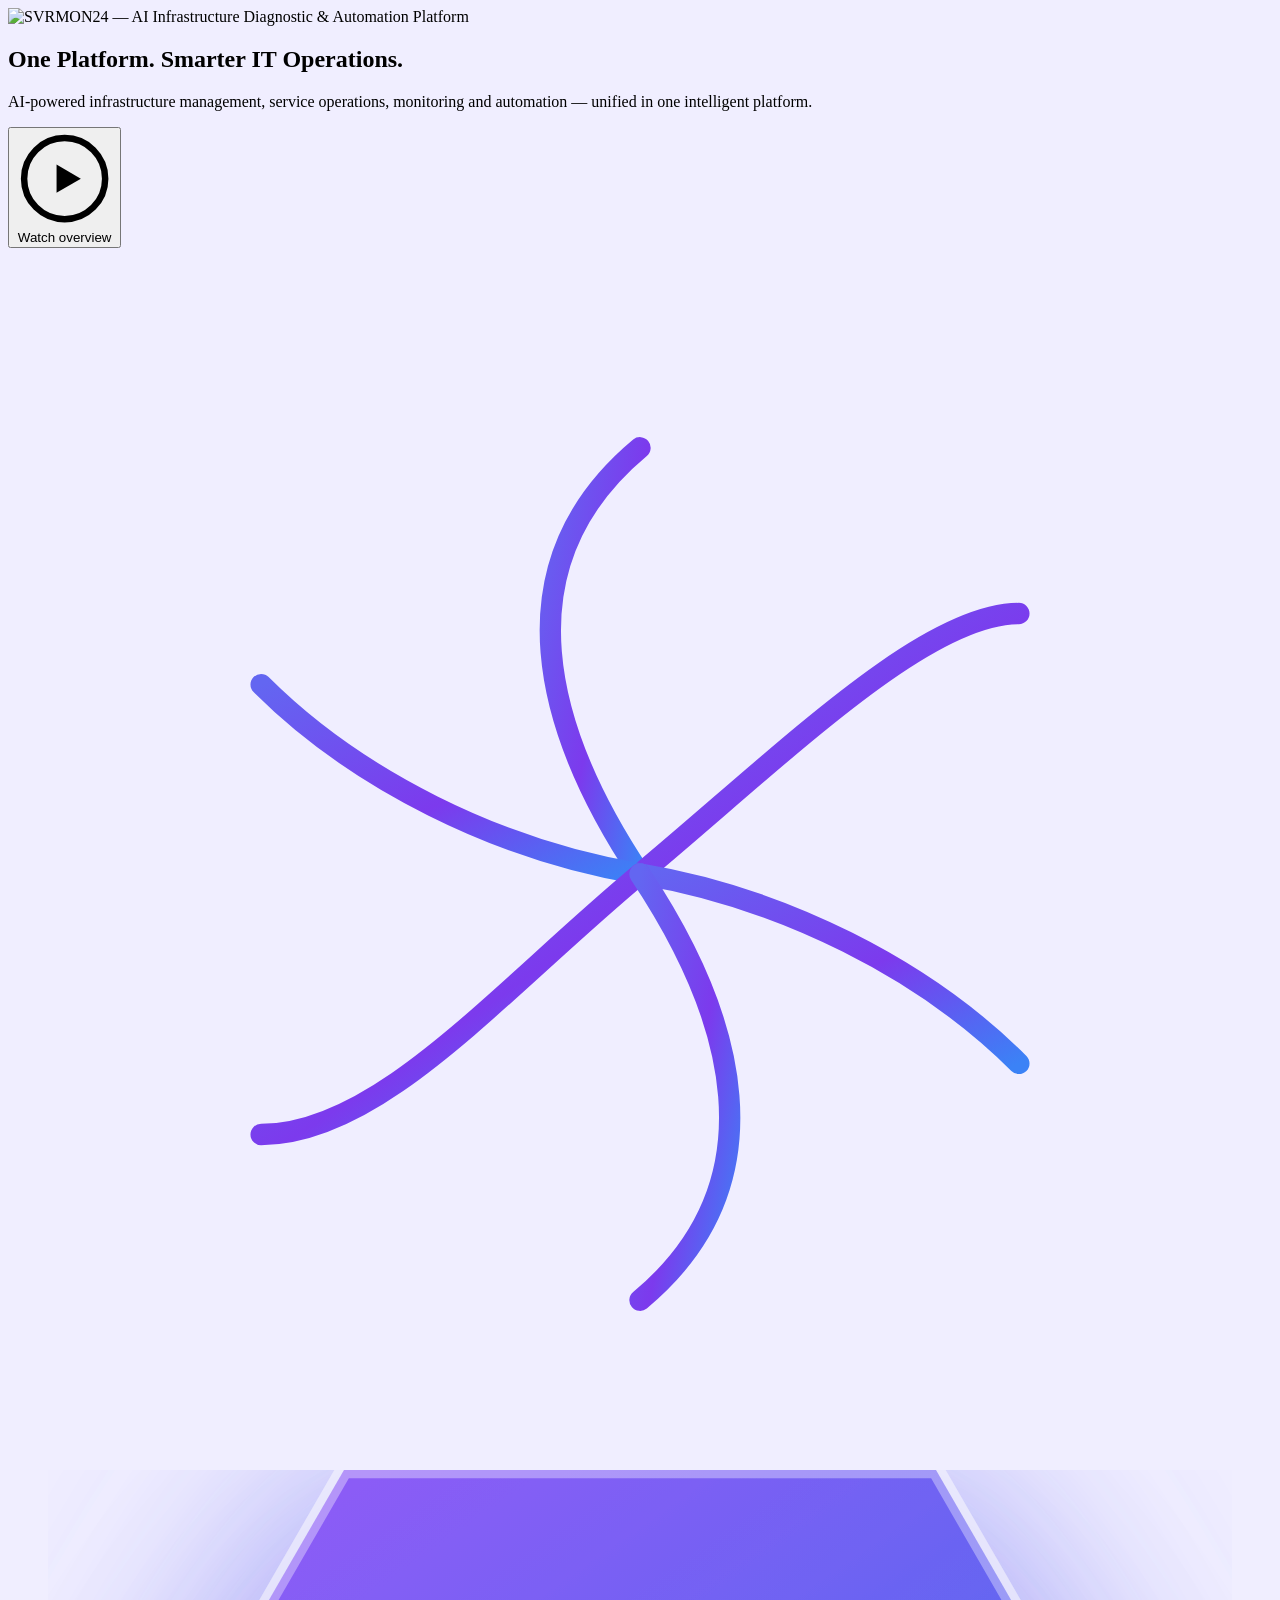
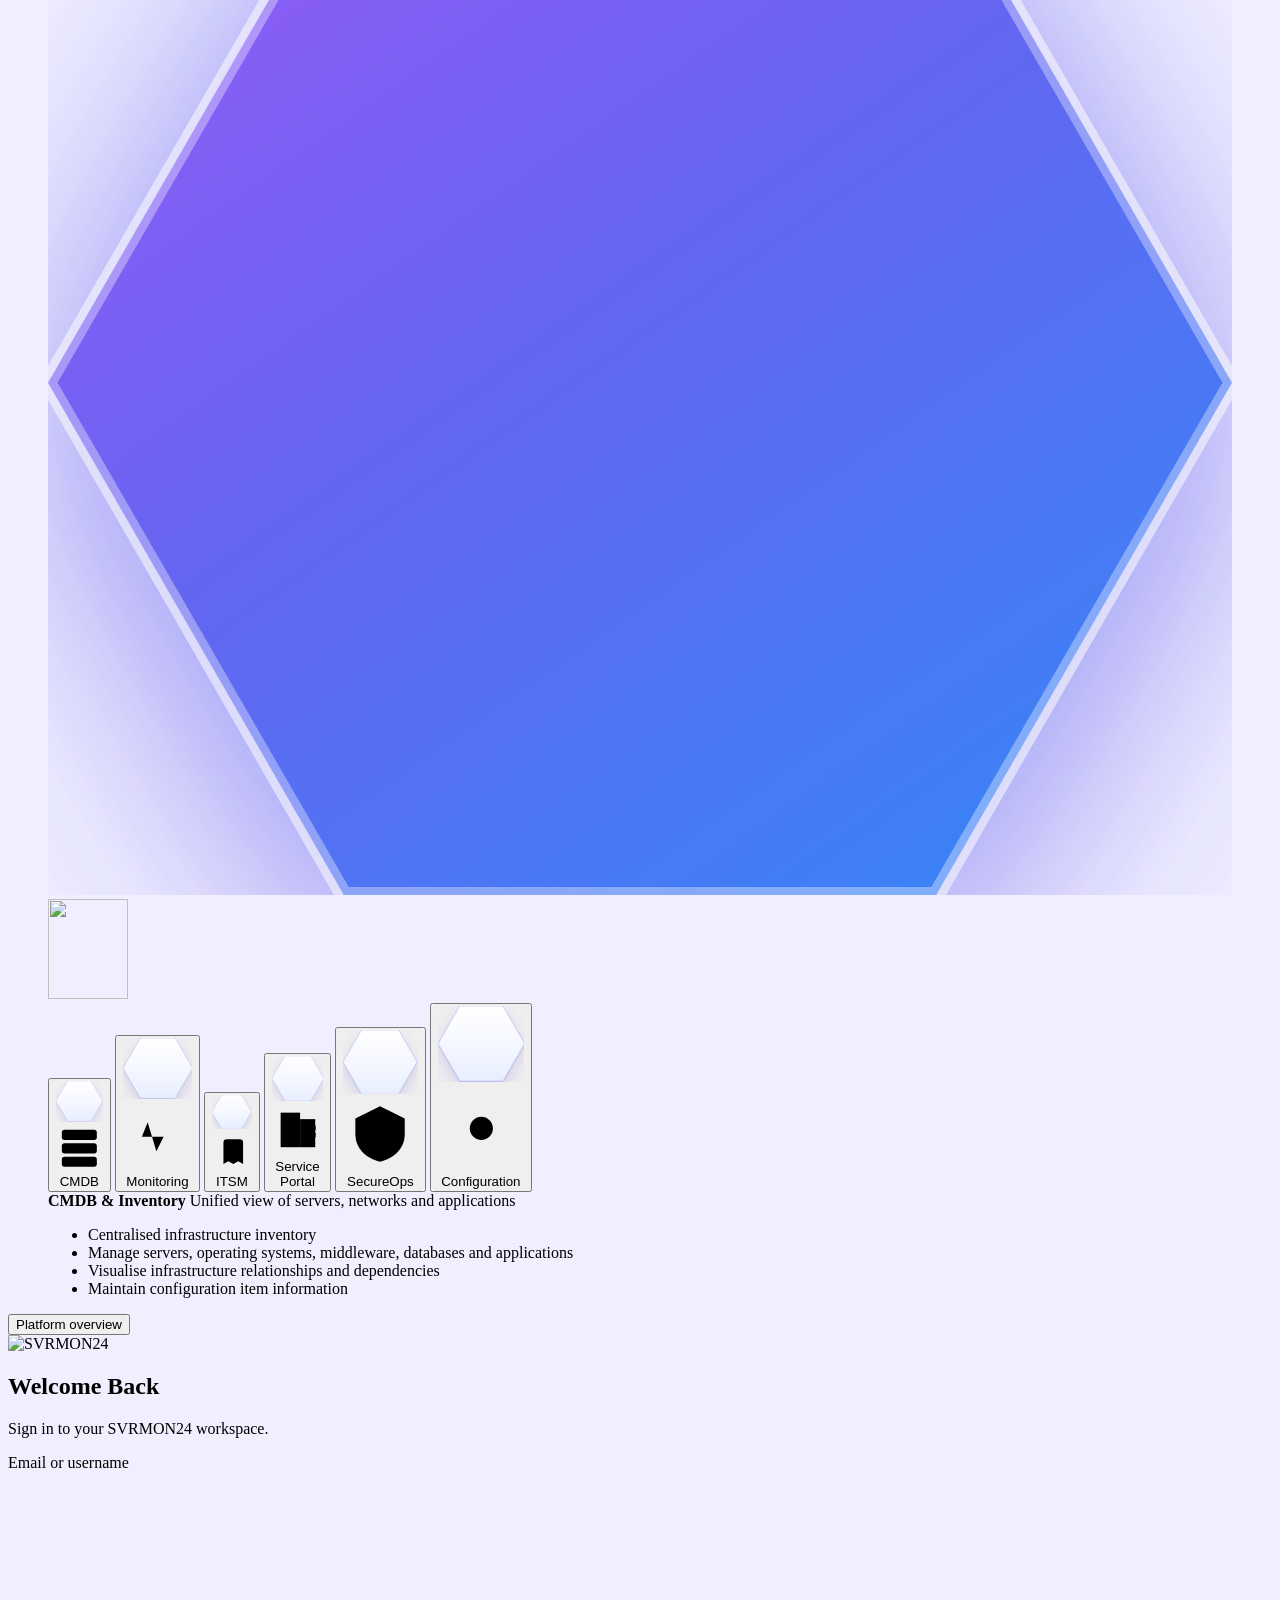
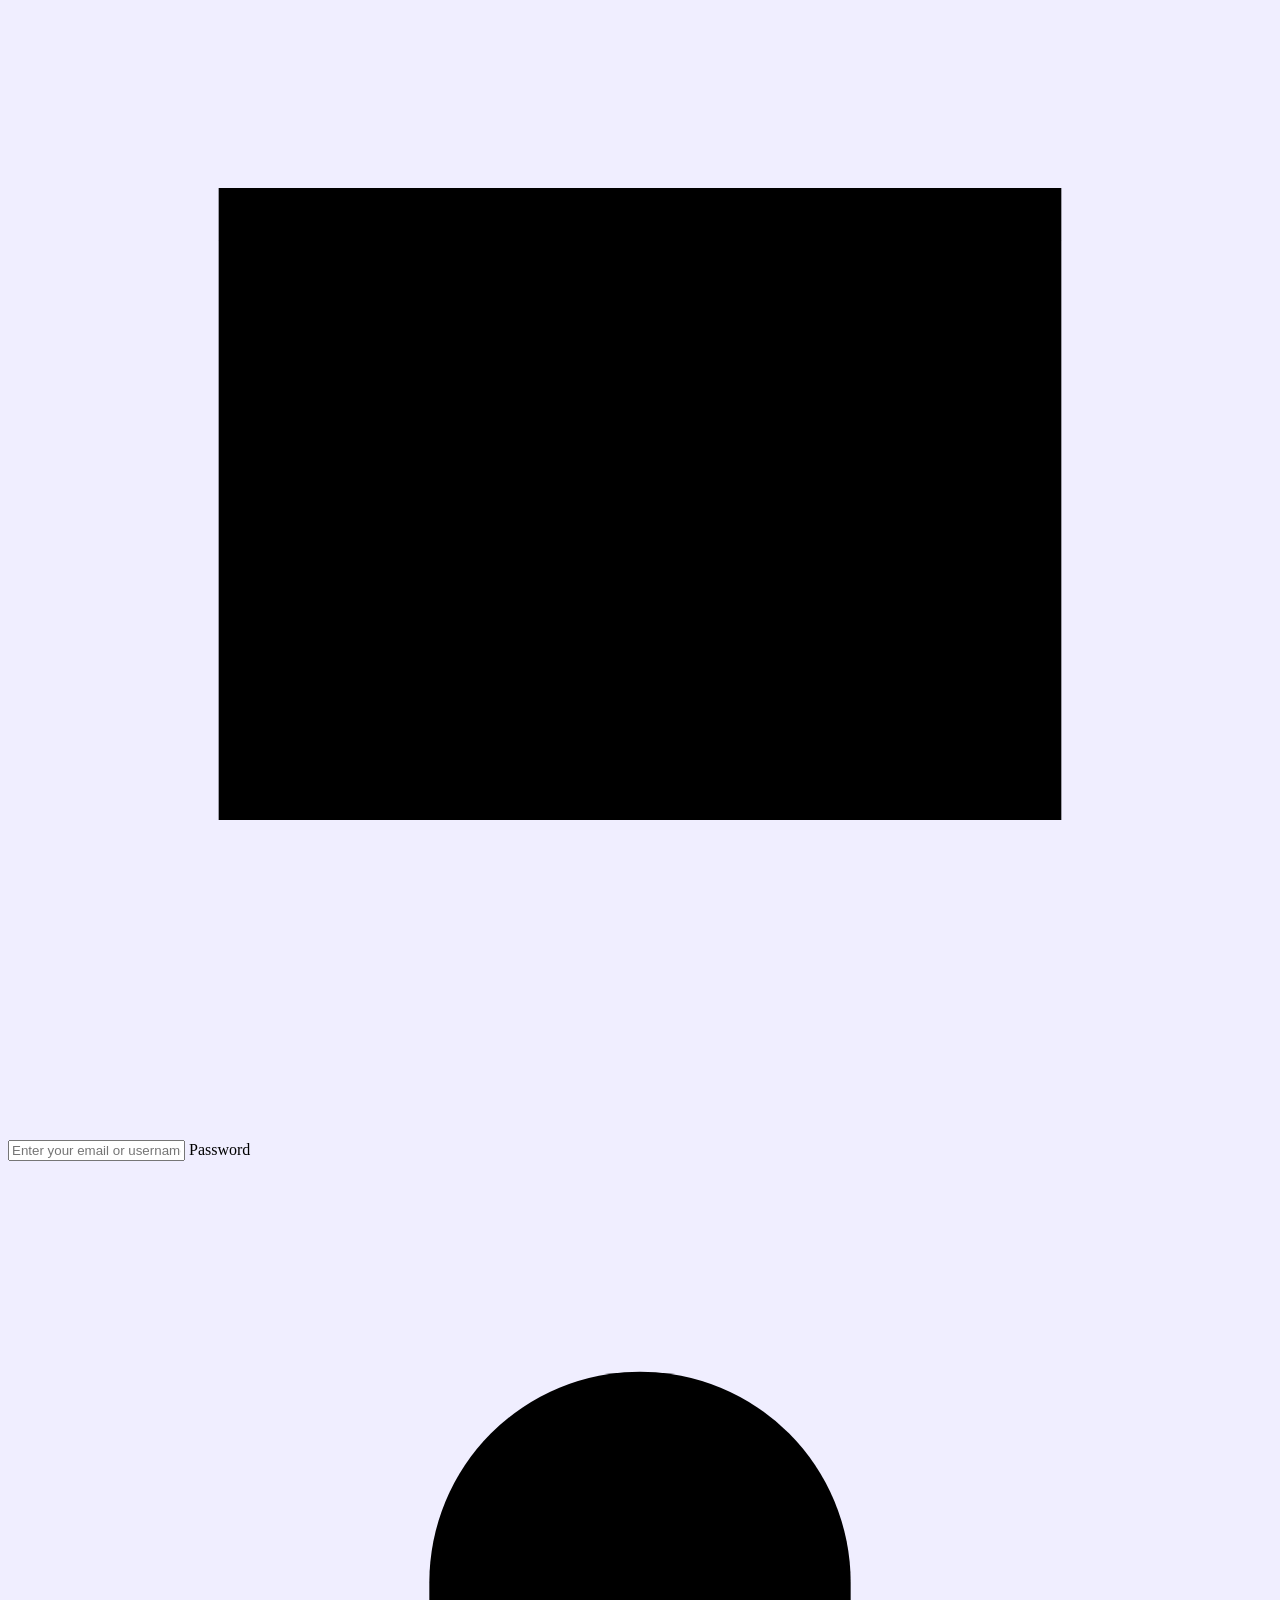
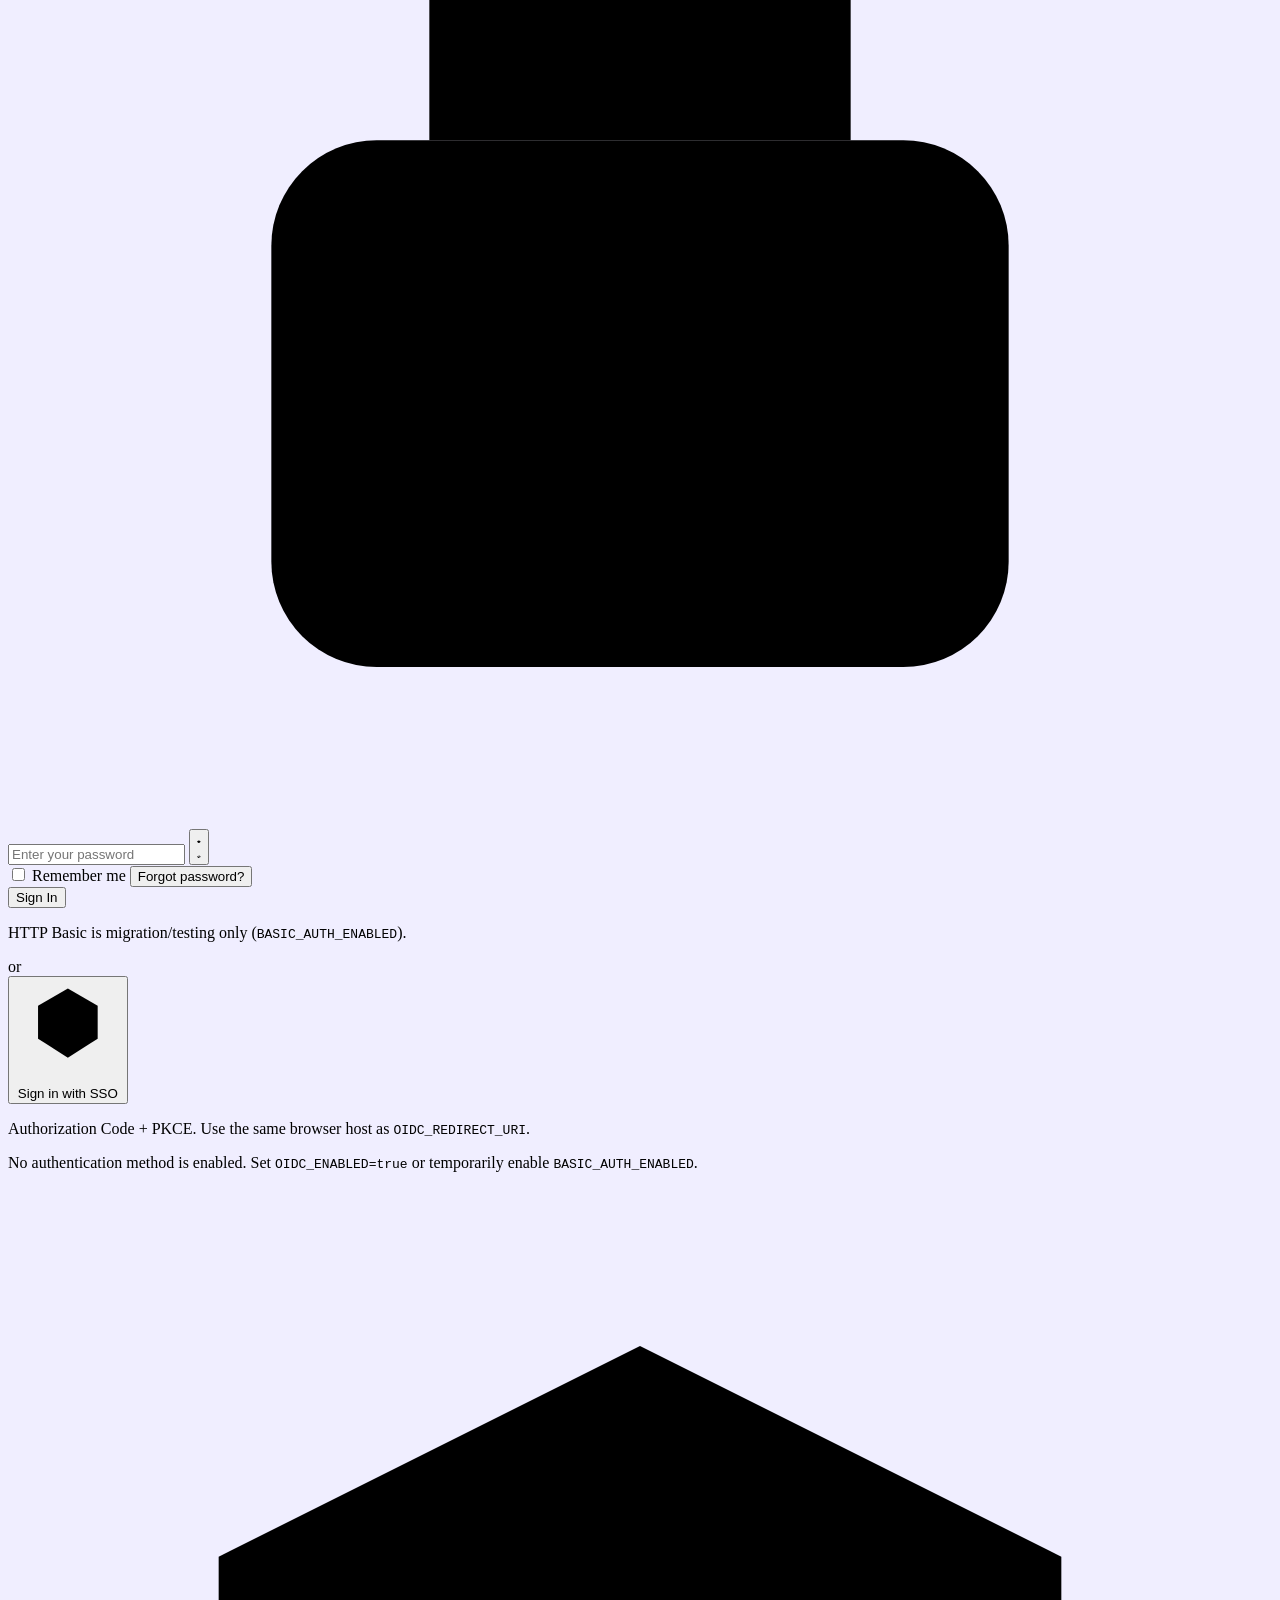
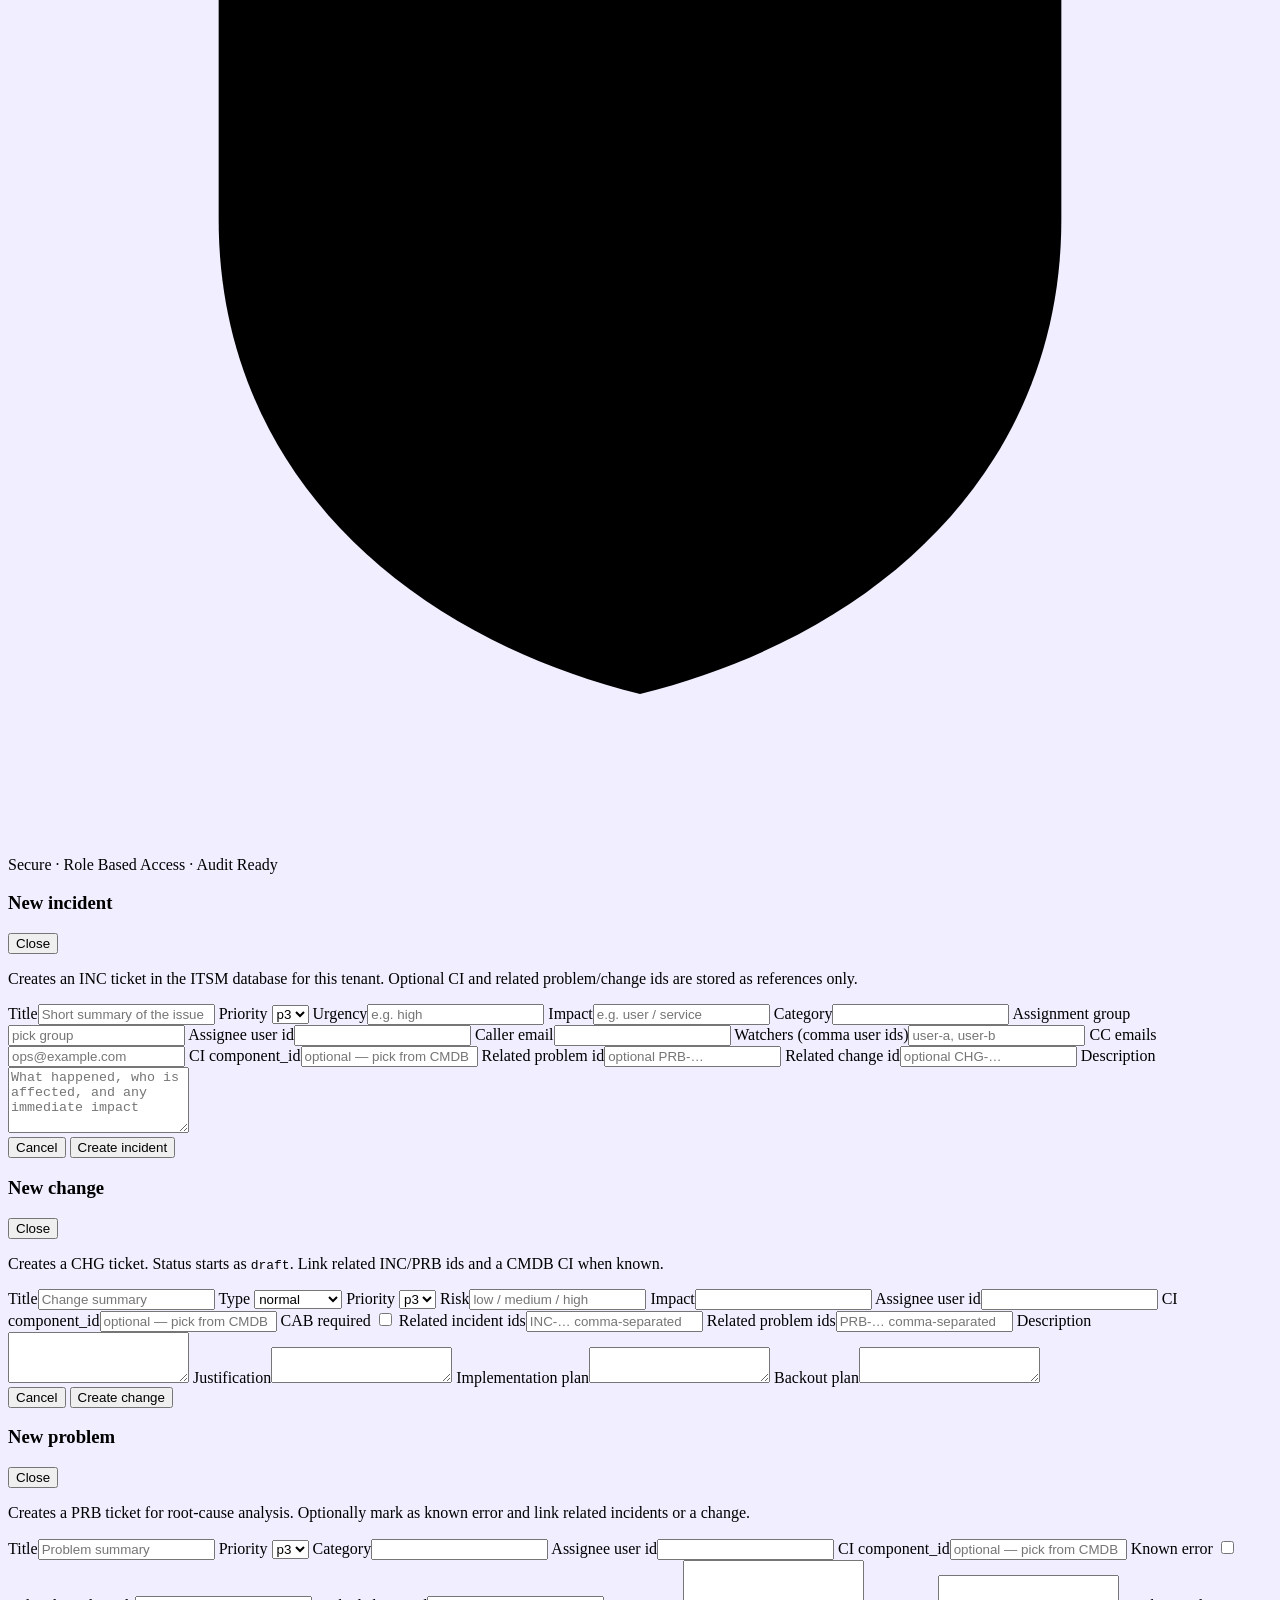
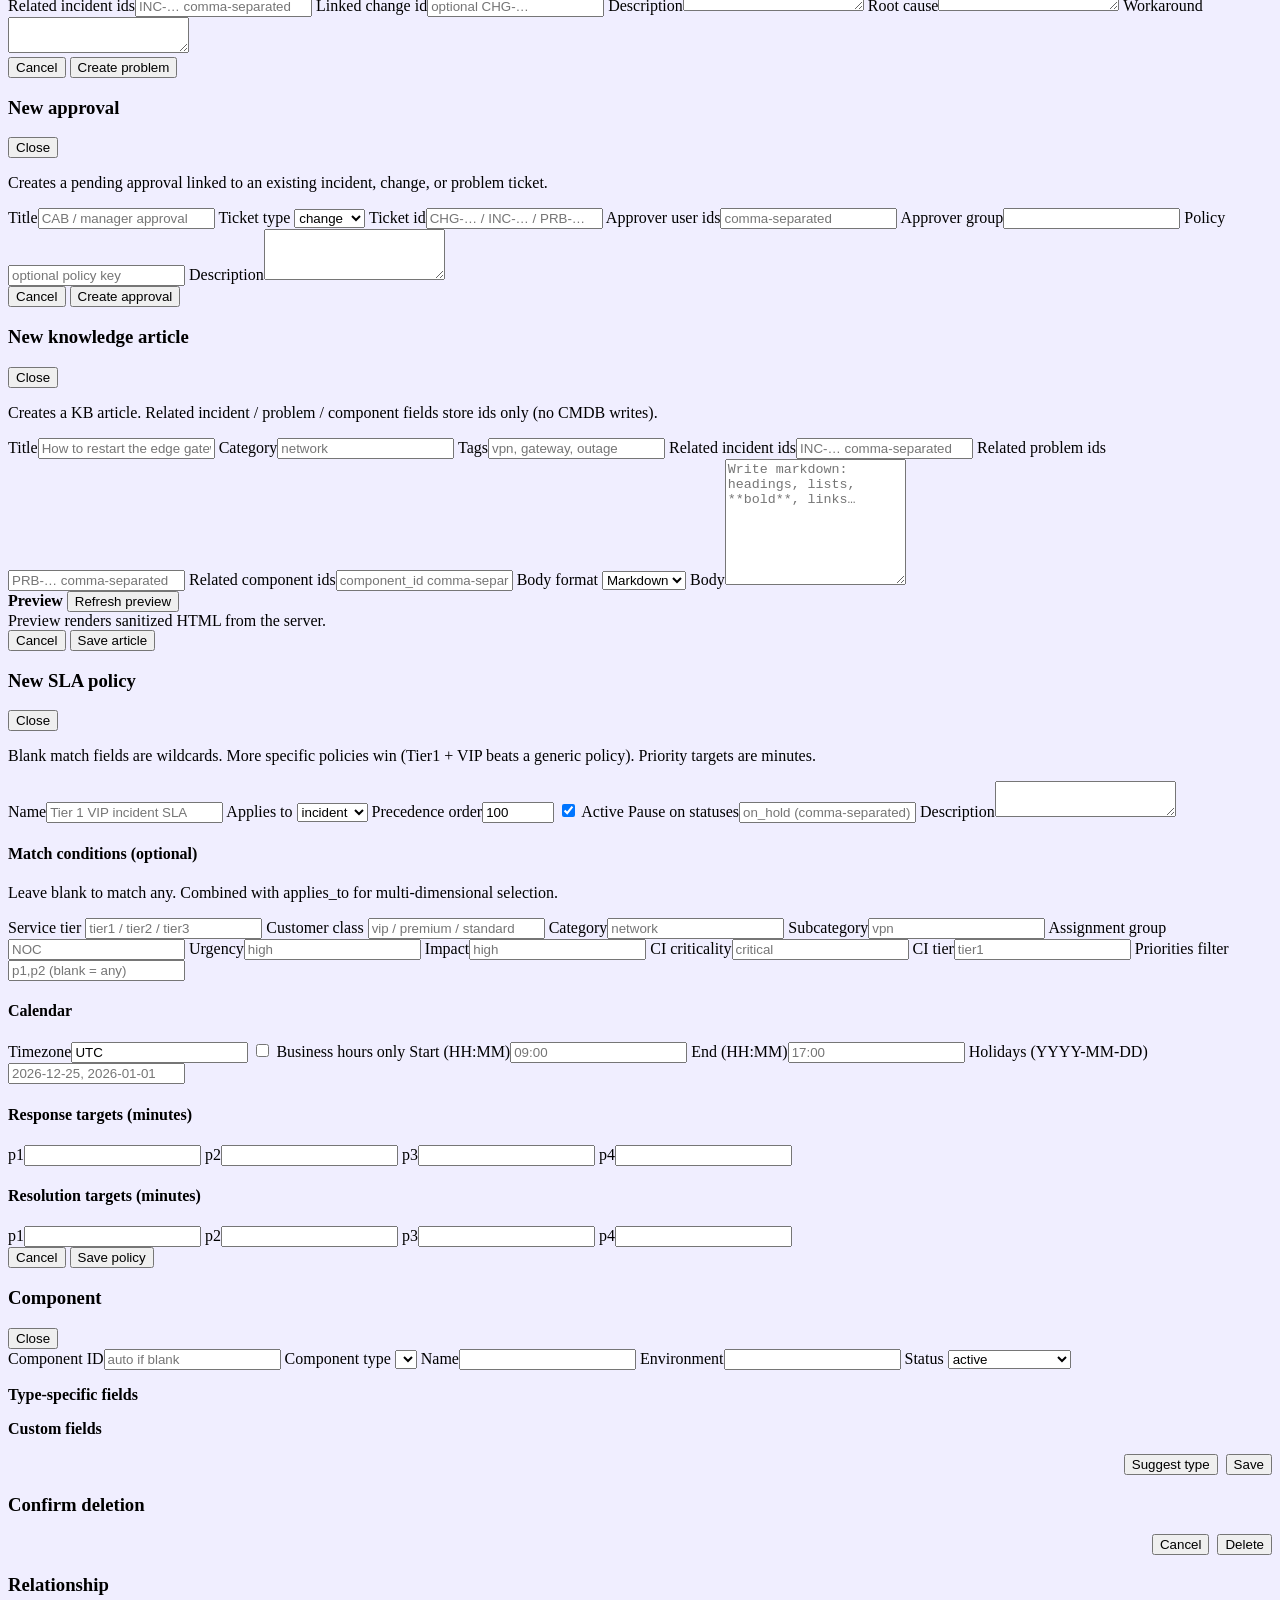
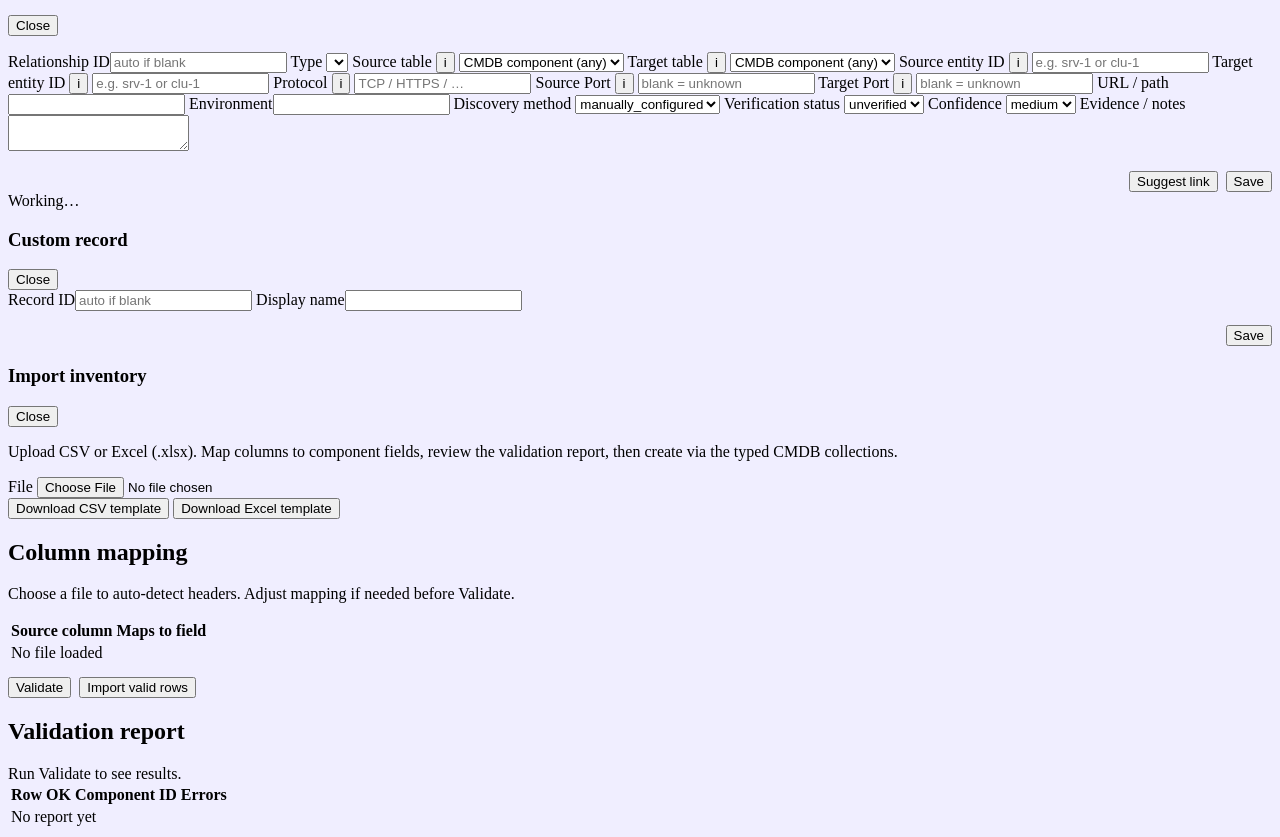
==== commit dad22b49: "Login hero: One Platform / Smarter IT Operations copy. Two-line navy + blue-gradient headline and up" ====
--- a/frontend/index.html
+++ b/frontend/index.html
@@ -79,8 +79,11 @@
 
 
         <div class="login-showcase-intro">
-          <h2 class="login-headline">Turn incidents into <span class="login-gradient-text">faster resolutions</span></h2>
-          <p class="login-portal-lede login-portal-lede-wide">AI-powered investigation, diagnostics, and automation for infrastructure, middleware, and databases.</p>
+          <h2 class="login-headline">
+            <span class="login-headline-line">One Platform.</span>
+            <span class="login-gradient-text login-headline-accent">Smarter IT Operations.</span>
+          </h2>
+          <p class="login-portal-lede login-portal-lede-wide">AI-powered infrastructure management, service operations, monitoring and automation — unified in one intelligent platform.</p>
           <button type="button" class="login-watch-overview" id="btnLoginWatchOverview" aria-haspopup="dialog" aria-controls="loginOverviewModal">
             <svg viewBox="0 0 24 24" aria-hidden="true"><circle cx="12" cy="12" r="10" fill="none" stroke="currentColor" stroke-width="1.6"/><path d="M10 8.5v7l6-3.5z" fill="currentColor" stroke="none"/></svg>
             Watch overview
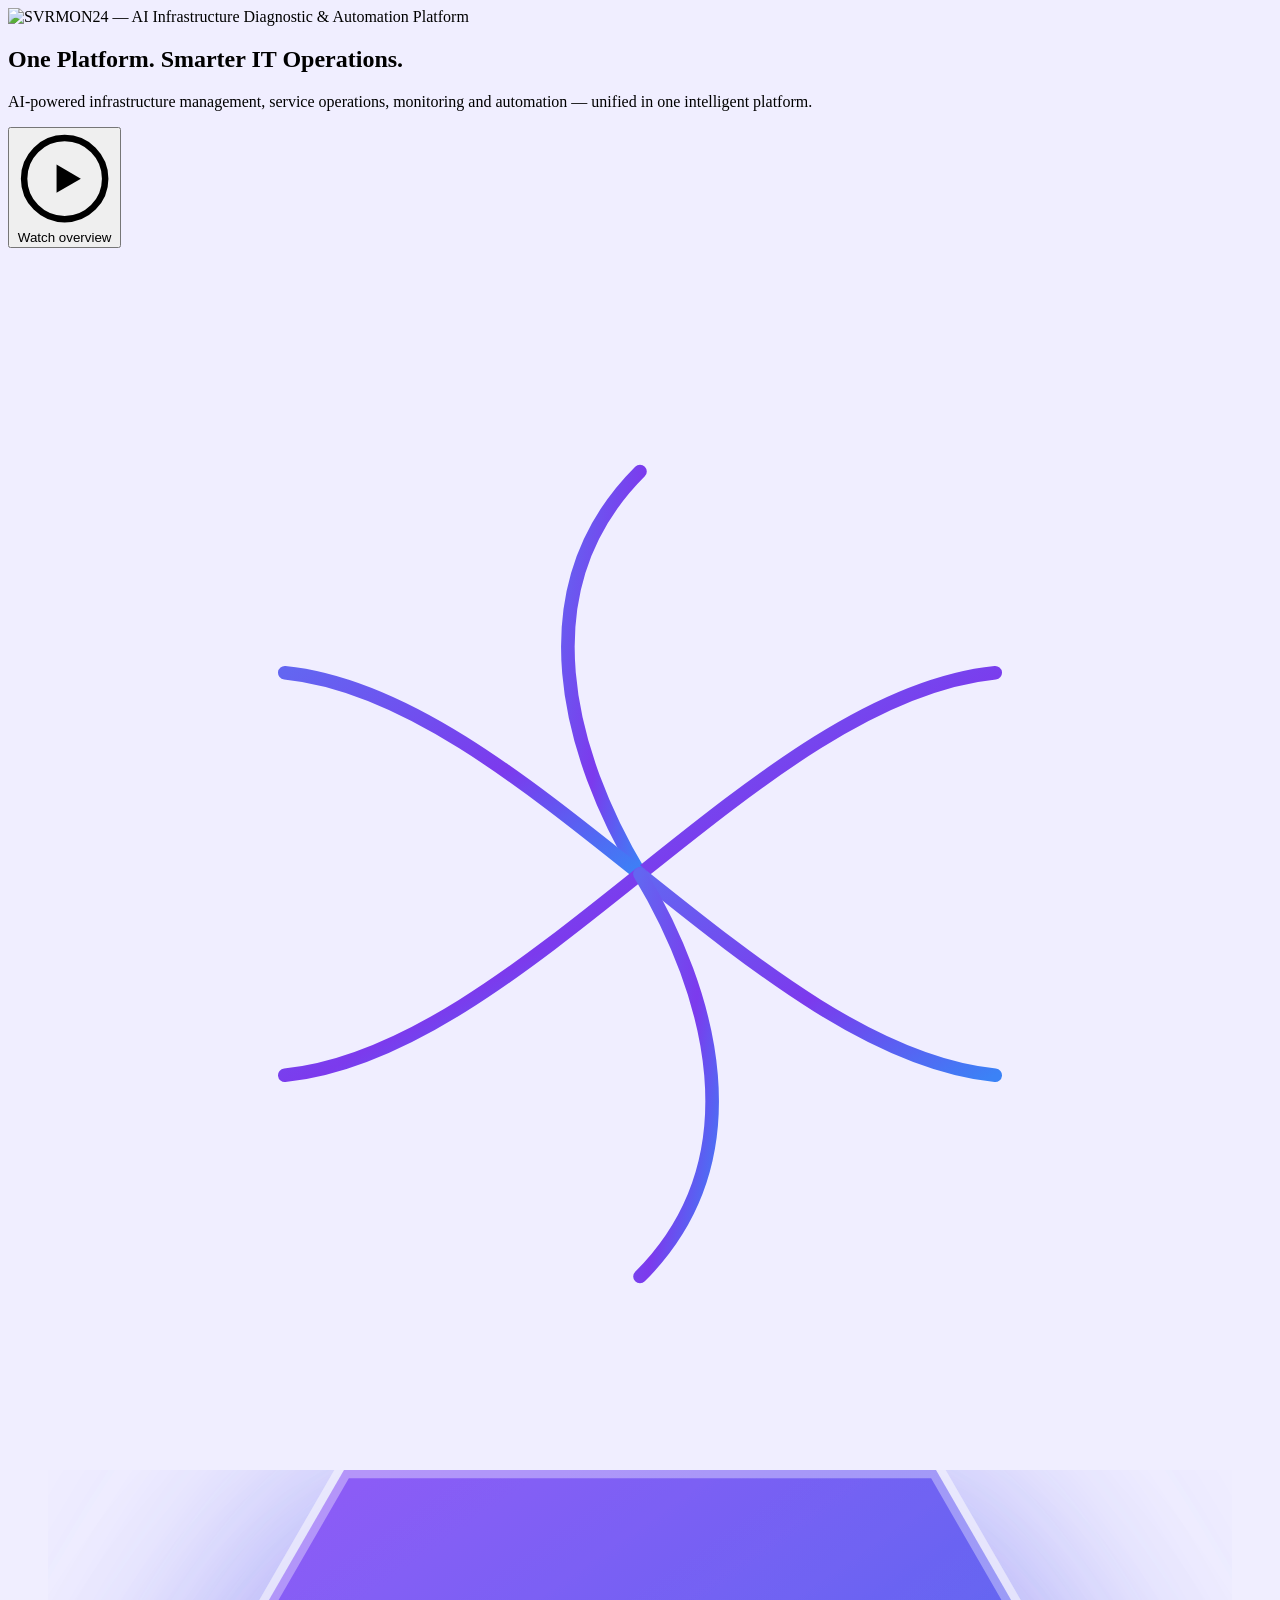
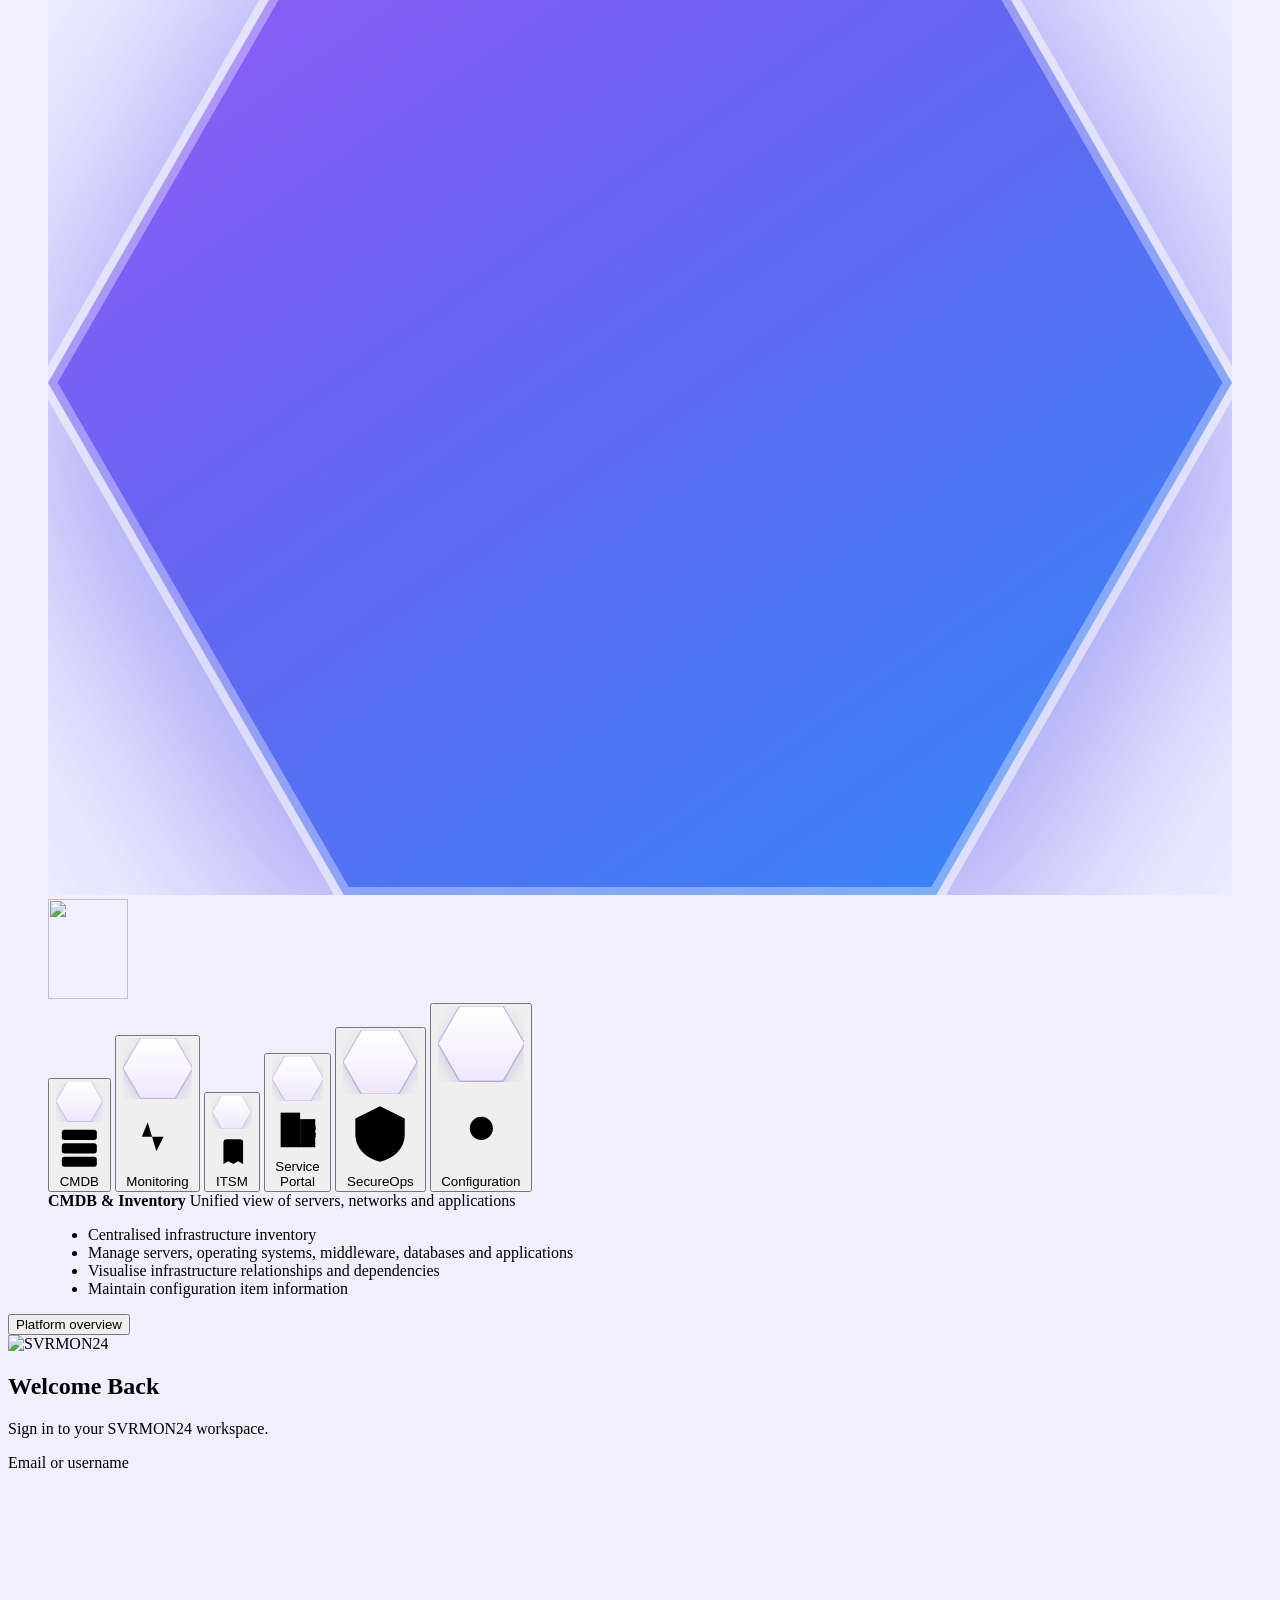
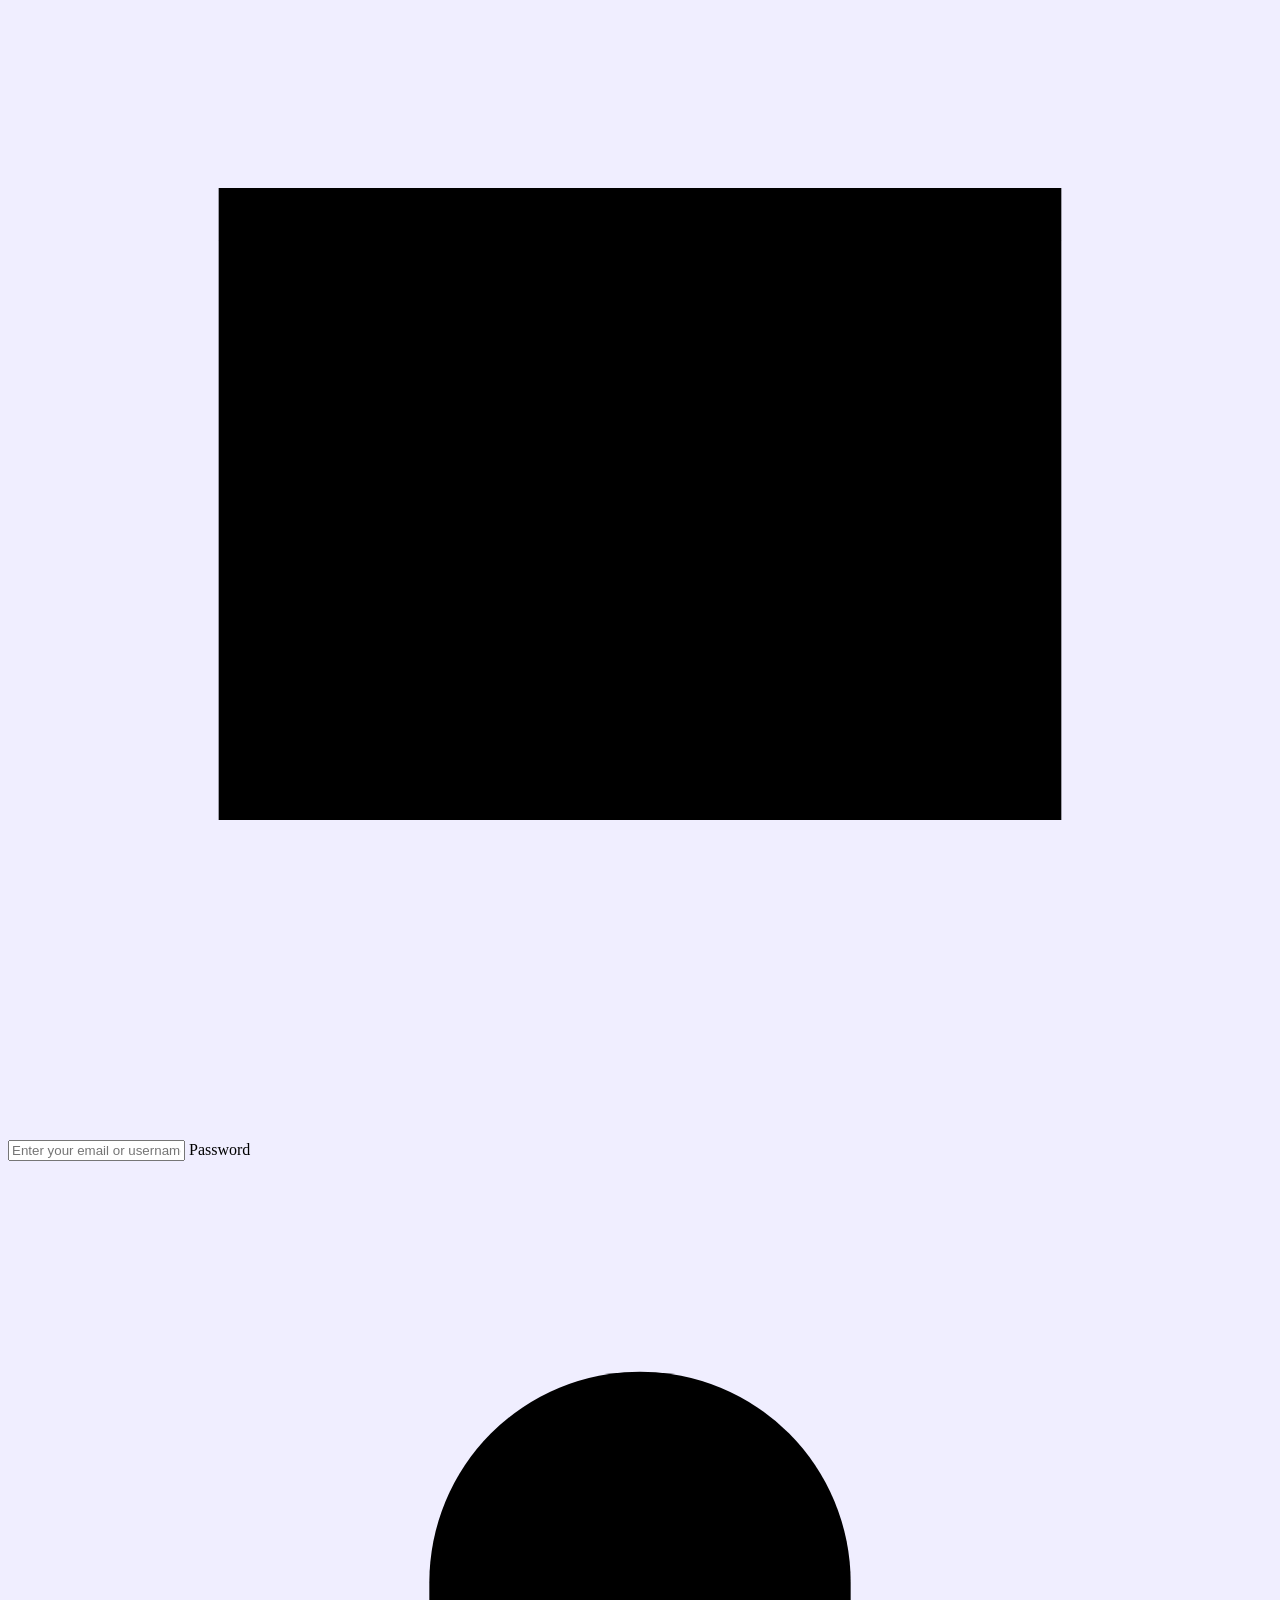
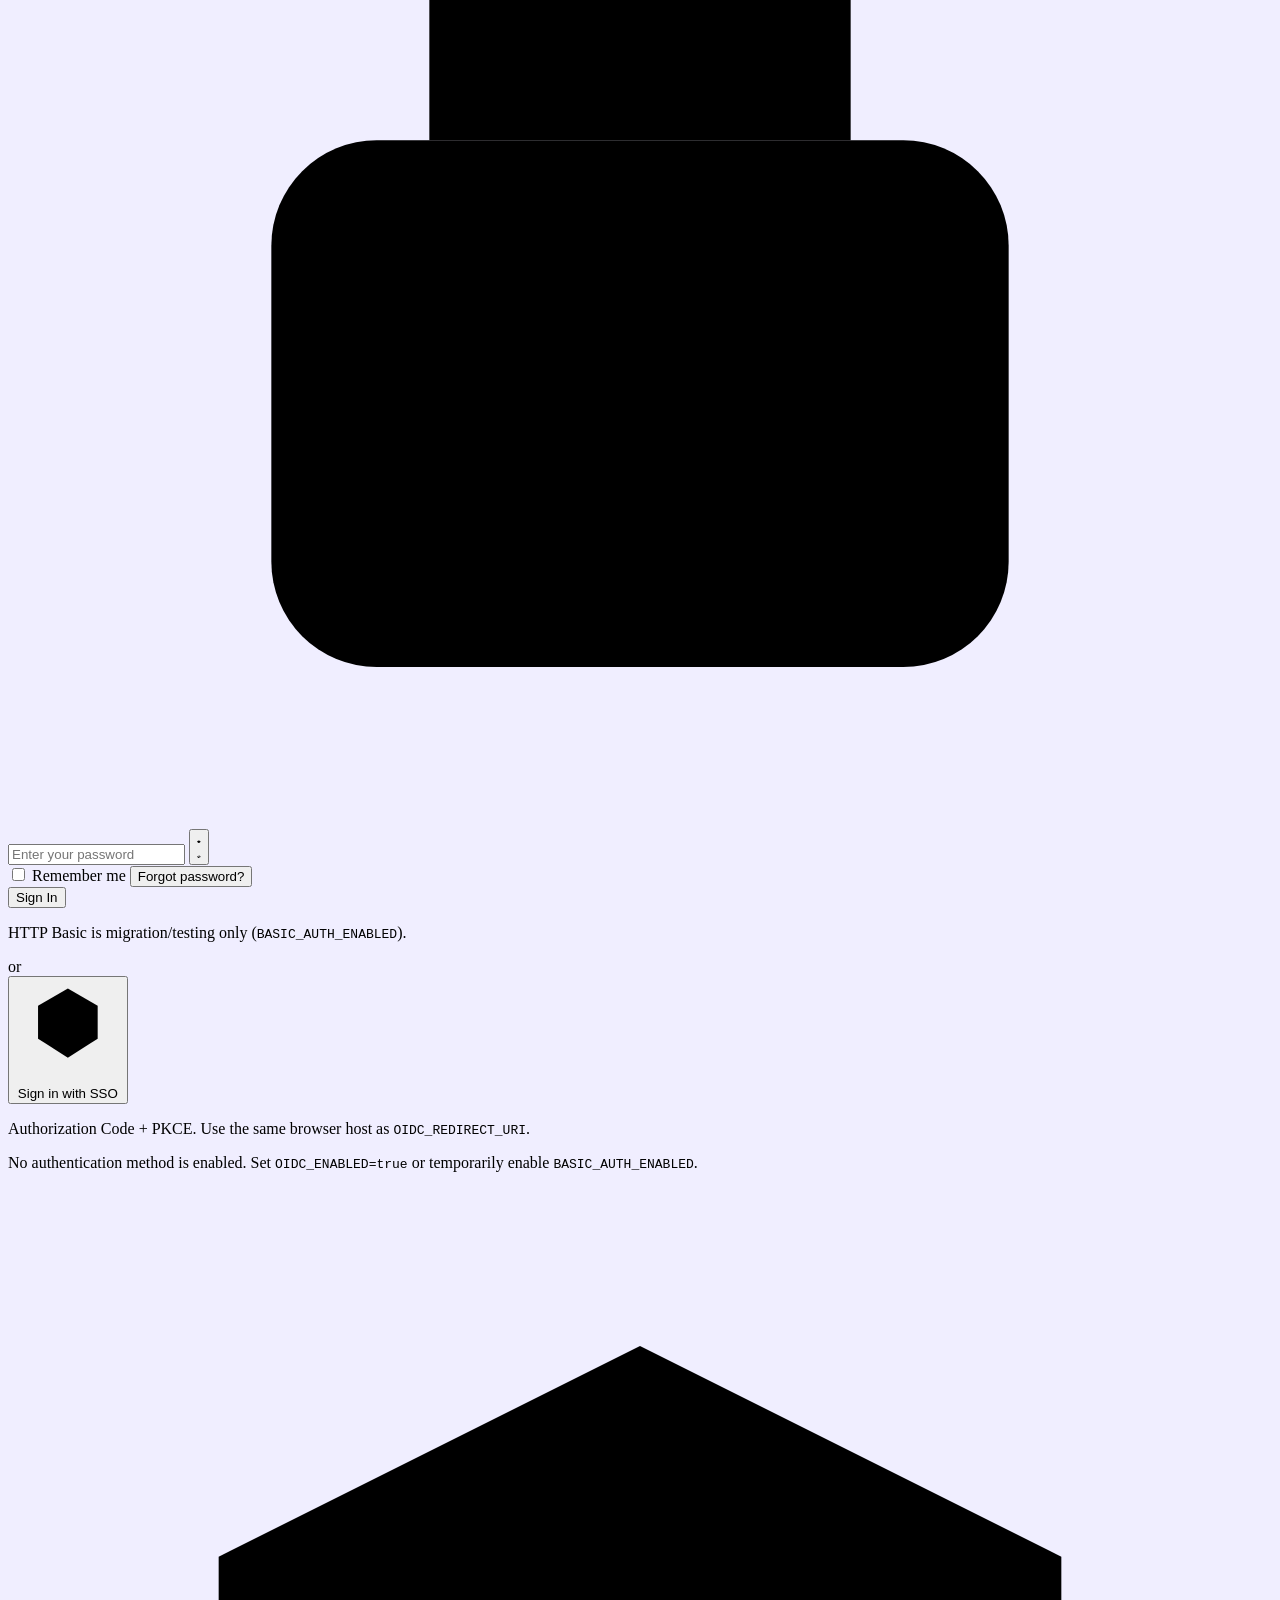
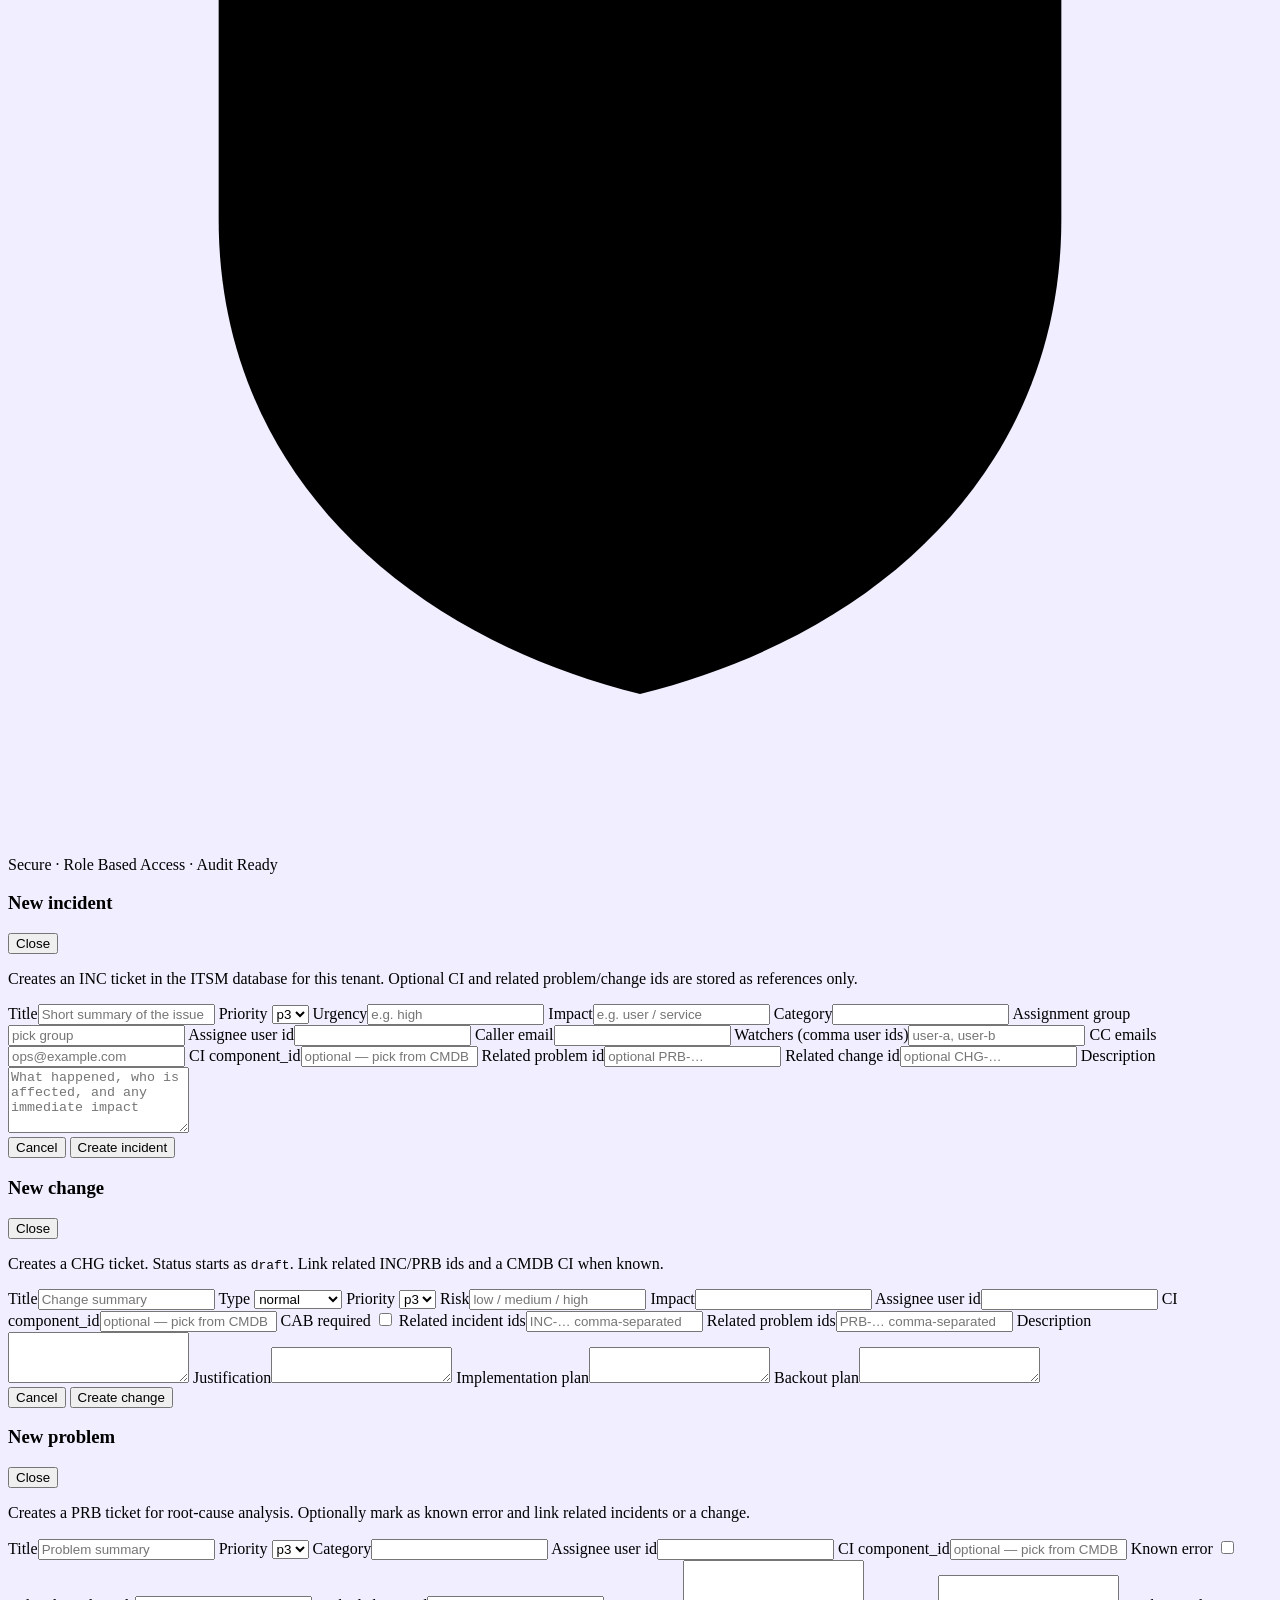
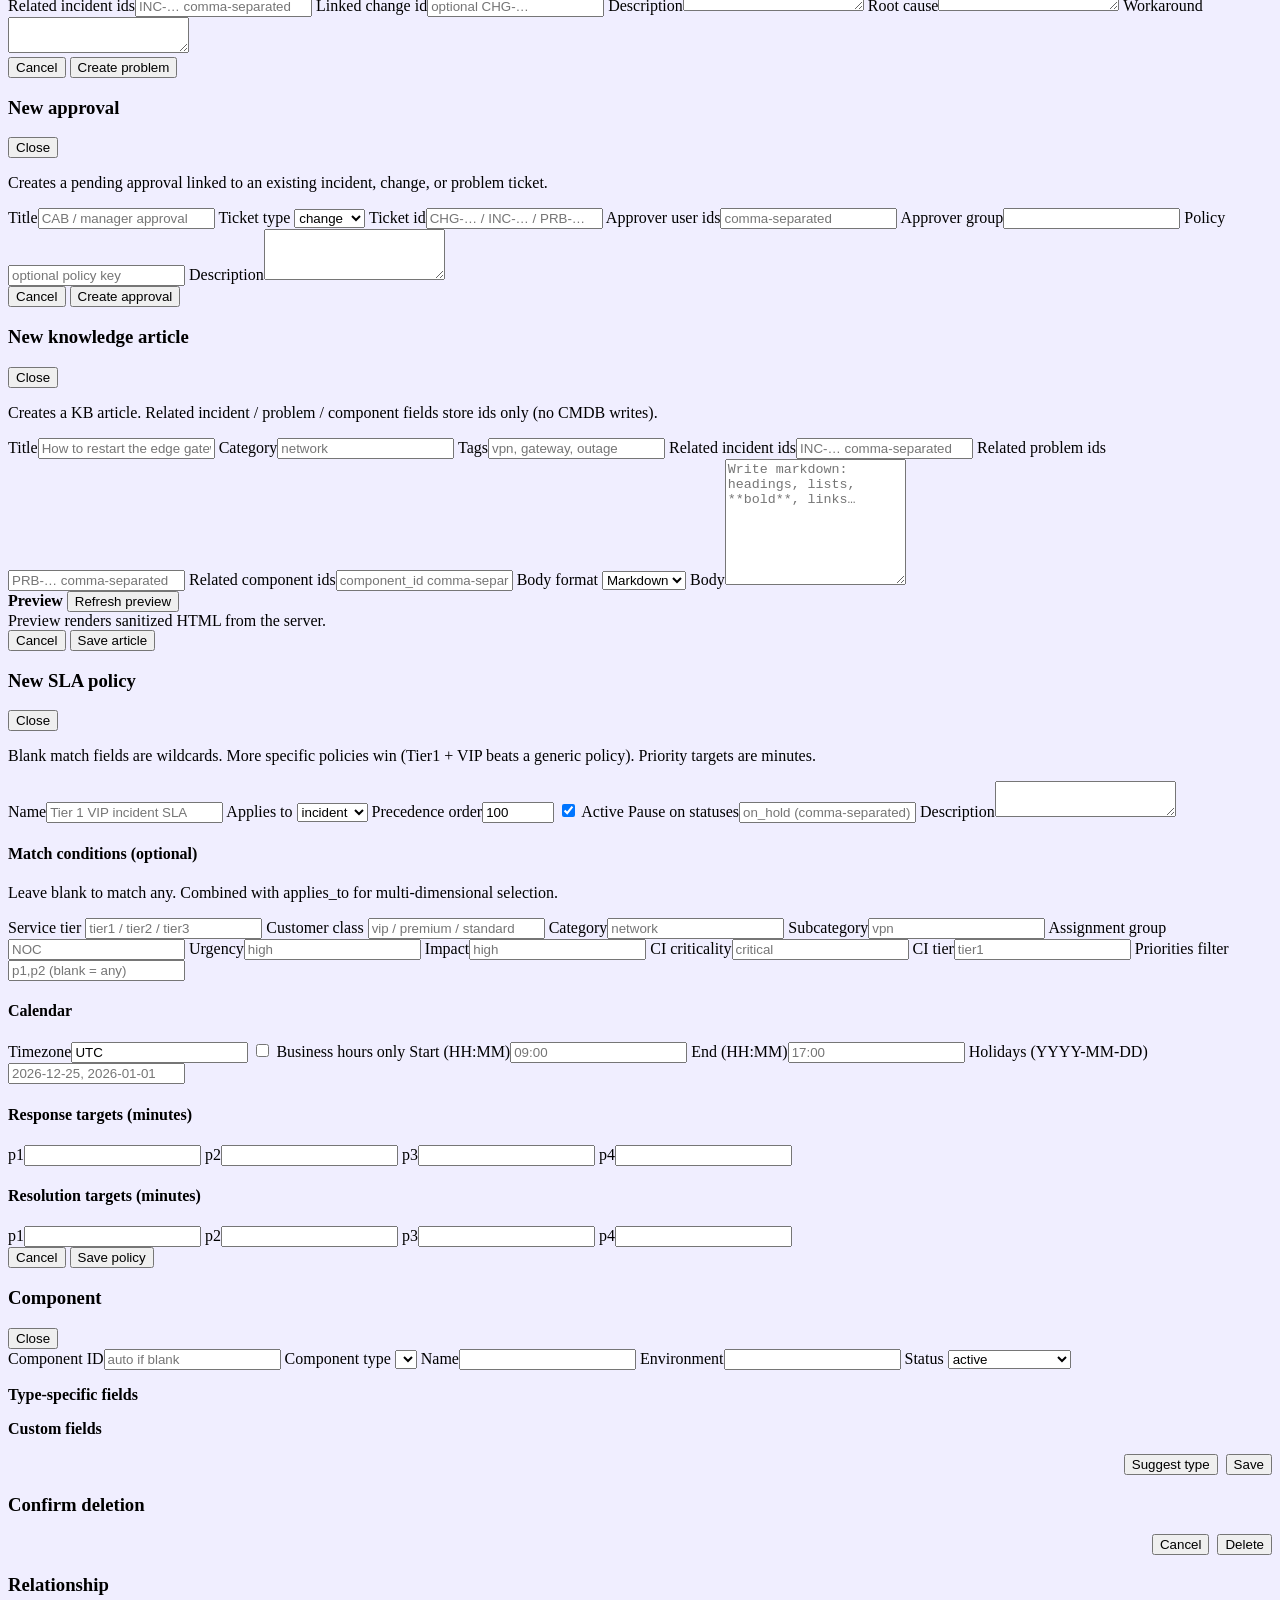
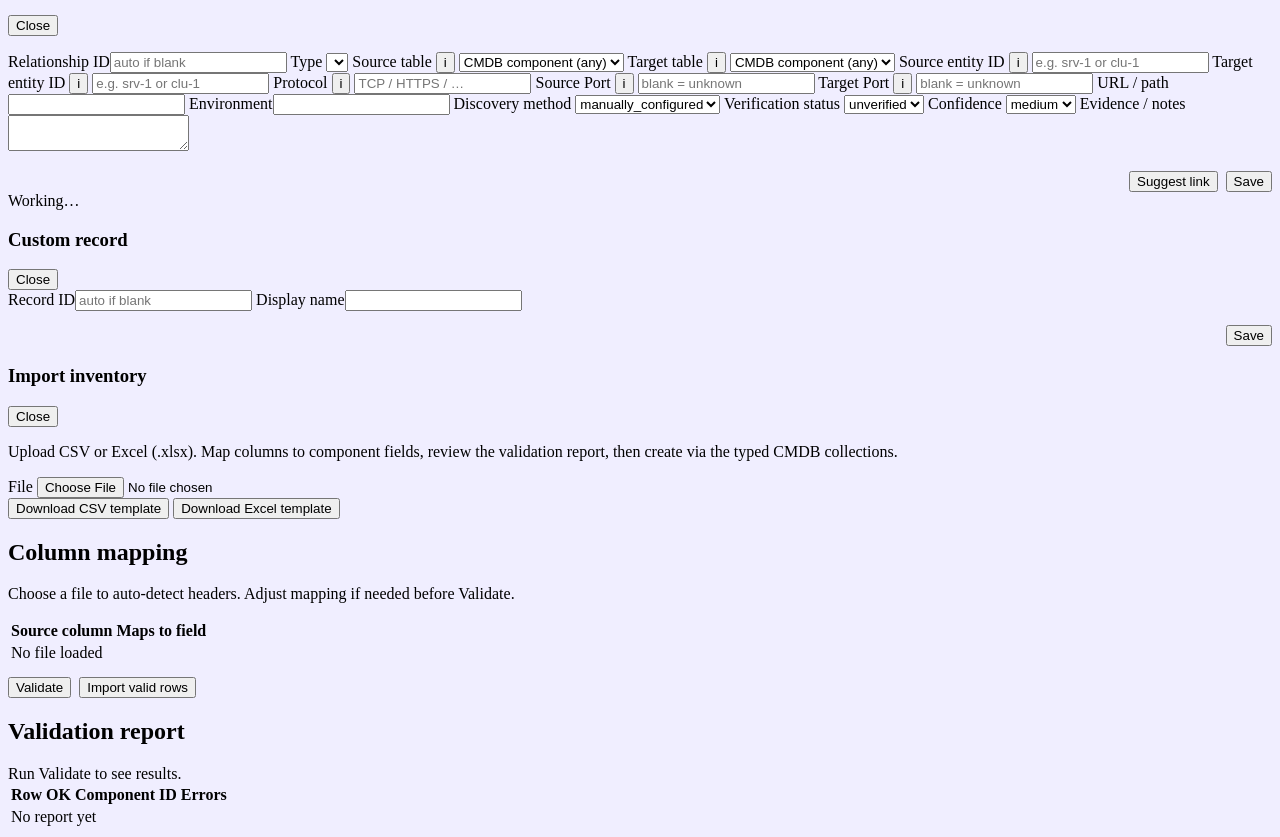
==== commit e91f6512: "Login hub: refine hex visibility, curves, and detail panel. Equal-weight hex cards (+~18%), stronger" ====
--- a/frontend/index.html
+++ b/frontend/index.html
@@ -98,8 +98,8 @@
                 <defs>
                   <linearGradient id="loginHubNodeFill" x1="0" y1="0" x2="0" y2="1">
                     <stop offset="0%" stop-color="#FFFFFF"/>
-                    <stop offset="55%" stop-color="#F4F7FF"/>
-                    <stop offset="100%" stop-color="#E8EEFF"/>
+                    <stop offset="48%" stop-color="#F8F5FF"/>
+                    <stop offset="100%" stop-color="#EEE7FF"/>
                   </linearGradient>
                   <linearGradient id="loginHubCoreFill" x1="18%" y1="8%" x2="86%" y2="92%">
                     <stop offset="0%" stop-color="#8B5CF6"/>
@@ -129,12 +129,12 @@
                 </defs>
               </svg>
               <svg class="login-hub-spokes" viewBox="0 0 100 100" preserveAspectRatio="xMidYMid meet" aria-hidden="true">
-                <path data-module="cmdb" d="M50 50 C 42 38, 38 24, 50 14" fill="none" stroke="url(#loginHubSpokeGrad)" stroke-width="1.8" stroke-linecap="round"/>
-                <path data-module="monitoring" d="M50 50 C 62 40, 74 28, 82 28" fill="none" stroke="url(#loginHubSpokeGrad)" stroke-width="1.8" stroke-linecap="round"/>
-                <path data-module="itsm" d="M50 50 C 38 48, 26 42, 18 34" fill="none" stroke="url(#loginHubSpokeGrad)" stroke-width="1.8" stroke-linecap="round"/>
-                <path data-module="portal" d="M50 50 C 62 52, 74 58, 82 66" fill="none" stroke="url(#loginHubSpokeGrad)" stroke-width="1.8" stroke-linecap="round"/>
-                <path data-module="secureops" d="M50 50 C 38 60, 28 72, 18 72" fill="none" stroke="url(#loginHubSpokeGrad)" stroke-width="1.8" stroke-linecap="round"/>
-                <path data-module="config" d="M50 50 C 58 62, 62 76, 50 86" fill="none" stroke="url(#loginHubSpokeGrad)" stroke-width="1.8" stroke-linecap="round"/>
+                <path data-module="cmdb" d="M50 50 C 44 40, 40 26, 50 16" fill="none" stroke="url(#loginHubSpokeGrad)" stroke-width="1.15" stroke-linecap="round"/>
+                <path data-module="monitoring" d="M50 50 C 60 42, 70 34, 80 33" fill="none" stroke="url(#loginHubSpokeGrad)" stroke-width="1.15" stroke-linecap="round"/>
+                <path data-module="itsm" d="M50 50 C 40 42, 30 34, 20 33" fill="none" stroke="url(#loginHubSpokeGrad)" stroke-width="1.15" stroke-linecap="round"/>
+                <path data-module="portal" d="M50 50 C 60 58, 70 66, 80 67" fill="none" stroke="url(#loginHubSpokeGrad)" stroke-width="1.15" stroke-linecap="round"/>
+                <path data-module="secureops" d="M50 50 C 40 58, 30 66, 20 67" fill="none" stroke="url(#loginHubSpokeGrad)" stroke-width="1.15" stroke-linecap="round"/>
+                <path data-module="config" d="M50 50 C 56 60, 60 74, 50 84" fill="none" stroke="url(#loginHubSpokeGrad)" stroke-width="1.15" stroke-linecap="round"/>
               </svg>
               <div class="login-hub-core" aria-hidden="true">
                 <svg class="login-hub-core-plate" viewBox="0 0 100 86.6" aria-hidden="true">
@@ -142,43 +142,43 @@
                 </svg>
                 <img class="login-hub-core-mark" src="/static/img/svrmon-logo-mark.png" width="80" height="100" alt="" decoding="async" />
               </div>
-              <button type="button" class="login-hub-node is-active" data-module="cmdb" style="--hx:50%;--hy:12%" aria-describedby="loginModuleDetail" aria-label="CMDB — Configuration Management Database">
-                <svg class="login-hub-node-plate" viewBox="0 0 100 86.6" aria-hidden="true"><use href="#loginHubHex" filter="url(#loginHubNodeNeo)" fill="url(#loginHubNodeFill)" stroke="rgba(99,102,241,0.22)" stroke-width="1.4"/></svg>
+              <button type="button" class="login-hub-node is-active" data-module="cmdb" style="--hx:50%;--hy:15%" aria-describedby="loginModuleDetail" aria-label="CMDB — Configuration Management Database">
+                <svg class="login-hub-node-plate" viewBox="0 0 100 86.6" aria-hidden="true"><use href="#loginHubHex" filter="url(#loginHubNodeNeo)" fill="url(#loginHubNodeFill)" stroke="rgba(91,33,182,0.28)" stroke-width="1.5"/></svg>
                 <span class="login-hub-node-content">
                   <span class="login-hub-node-ico" aria-hidden="true"><svg viewBox="0 0 24 24"><rect x="3" y="2.5" width="18" height="5.2" rx="1.4"/><rect x="3" y="9.4" width="18" height="5.2" rx="1.4"/><rect x="3" y="16.3" width="18" height="5.2" rx="1.4"/><circle cx="6.4" cy="5.1" r="0.85" fill="currentColor" stroke="none"/><circle cx="6.4" cy="12" r="0.85" fill="currentColor" stroke="none"/><circle cx="6.4" cy="18.9" r="0.85" fill="currentColor" stroke="none"/></svg></span>
                   <span class="login-hub-node-label">CMDB</span>
                 </span>
               </button>
-              <button type="button" class="login-hub-node" data-module="monitoring" style="--hx:84%;--hy:30%" aria-describedby="loginModuleDetail" aria-label="Monitoring — Infrastructure Monitoring">
-                <svg class="login-hub-node-plate" viewBox="0 0 100 86.6" aria-hidden="true"><use href="#loginHubHex" filter="url(#loginHubNodeNeo)" fill="url(#loginHubNodeFill)" stroke="rgba(99,102,241,0.22)" stroke-width="1.4"/></svg>
+              <button type="button" class="login-hub-node" data-module="monitoring" style="--hx:80%;--hy:33%" aria-describedby="loginModuleDetail" aria-label="Monitoring — Infrastructure Monitoring">
+                <svg class="login-hub-node-plate" viewBox="0 0 100 86.6" aria-hidden="true"><use href="#loginHubHex" filter="url(#loginHubNodeNeo)" fill="url(#loginHubNodeFill)" stroke="rgba(91,33,182,0.28)" stroke-width="1.5"/></svg>
                 <span class="login-hub-node-content">
                   <span class="login-hub-node-ico" aria-hidden="true"><svg viewBox="0 0 24 24"><path d="M3.5 12h3l2-5 3 10 2.5-5H20.5"/></svg></span>
                   <span class="login-hub-node-label">Monitoring</span>
                 </span>
               </button>
-              <button type="button" class="login-hub-node" data-module="itsm" style="--hx:16%;--hy:30%" aria-describedby="loginModuleDetail" aria-label="ITSM — IT Service Management">
-                <svg class="login-hub-node-plate" viewBox="0 0 100 86.6" aria-hidden="true"><use href="#loginHubHex" filter="url(#loginHubNodeNeo)" fill="url(#loginHubNodeFill)" stroke="rgba(99,102,241,0.22)" stroke-width="1.4"/></svg>
+              <button type="button" class="login-hub-node" data-module="itsm" style="--hx:20%;--hy:33%" aria-describedby="loginModuleDetail" aria-label="ITSM — IT Service Management">
+                <svg class="login-hub-node-plate" viewBox="0 0 100 86.6" aria-hidden="true"><use href="#loginHubHex" filter="url(#loginHubNodeNeo)" fill="url(#loginHubNodeFill)" stroke="rgba(91,33,182,0.28)" stroke-width="1.5"/></svg>
                 <span class="login-hub-node-content">
                   <span class="login-hub-node-ico" aria-hidden="true"><svg viewBox="0 0 24 24"><path d="M7 4.5h10a2 2 0 0 1 2 2v13l-3-1.6-3 1.6-3-1.6-3 1.6v-13a2 2 0 0 1 2-2z"/><path d="m11.2 11.2 1.3 1.3 2.8-2.8"/></svg></span>
                   <span class="login-hub-node-label">ITSM</span>
                 </span>
               </button>
-              <button type="button" class="login-hub-node" data-module="portal" style="--hx:84%;--hy:70%" aria-describedby="loginModuleDetail" aria-label="Service Portal — Self-Service Portal">
-                <svg class="login-hub-node-plate" viewBox="0 0 100 86.6" aria-hidden="true"><use href="#loginHubHex" filter="url(#loginHubNodeNeo)" fill="url(#loginHubNodeFill)" stroke="rgba(99,102,241,0.22)" stroke-width="1.4"/></svg>
+              <button type="button" class="login-hub-node" data-module="portal" style="--hx:80%;--hy:67%" aria-describedby="loginModuleDetail" aria-label="Service Portal — Self-Service Portal">
+                <svg class="login-hub-node-plate" viewBox="0 0 100 86.6" aria-hidden="true"><use href="#loginHubHex" filter="url(#loginHubNodeNeo)" fill="url(#loginHubNodeFill)" stroke="rgba(91,33,182,0.28)" stroke-width="1.5"/></svg>
                 <span class="login-hub-node-content">
                   <span class="login-hub-node-ico" aria-hidden="true"><svg viewBox="0 0 24 24"><path d="M4 4h9v16H4z"/><path d="M13 7h7v13h-7"/><rect x="15.2" y="10" width="2.2" height="2.2" rx="0.3"/><rect x="18" y="10" width="2.2" height="2.2" rx="0.3"/><rect x="15.2" y="13.2" width="2.2" height="2.2" rx="0.3"/><rect x="18" y="13.2" width="2.2" height="2.2" rx="0.3"/></svg></span>
                   <span class="login-hub-node-label">Service<br>Portal</span>
                 </span>
               </button>
-              <button type="button" class="login-hub-node" data-module="secureops" style="--hx:16%;--hy:70%" aria-describedby="loginModuleDetail" aria-label="SecureOps — Security and Compliance">
-                <svg class="login-hub-node-plate" viewBox="0 0 100 86.6" aria-hidden="true"><use href="#loginHubHex" filter="url(#loginHubNodeNeo)" fill="url(#loginHubNodeFill)" stroke="rgba(99,102,241,0.22)" stroke-width="1.4"/></svg>
+              <button type="button" class="login-hub-node" data-module="secureops" style="--hx:20%;--hy:67%" aria-describedby="loginModuleDetail" aria-label="SecureOps — Security and Compliance">
+                <svg class="login-hub-node-plate" viewBox="0 0 100 86.6" aria-hidden="true"><use href="#loginHubHex" filter="url(#loginHubNodeNeo)" fill="url(#loginHubNodeFill)" stroke="rgba(91,33,182,0.28)" stroke-width="1.5"/></svg>
                 <span class="login-hub-node-content">
                   <span class="login-hub-node-ico" aria-hidden="true"><svg viewBox="0 0 24 24"><path d="M12 3l8 4v5c0 4.5-3.2 7.8-8 9-4.8-1.2-8-4.5-8-9V7l8-4z"/><rect x="9.2" y="10.2" width="5.6" height="4.8" rx="1"/><path d="M10.4 10.2V8.8a1.6 1.6 0 0 1 3.2 0v1.4"/></svg></span>
                   <span class="login-hub-node-label">SecureOps</span>
                 </span>
               </button>
-              <button type="button" class="login-hub-node" data-module="config" style="--hx:50%;--hy:88%" aria-describedby="loginModuleDetail" aria-label="Configuration — Platform Configuration">
-                <svg class="login-hub-node-plate" viewBox="0 0 100 86.6" aria-hidden="true"><use href="#loginHubHex" filter="url(#loginHubNodeNeo)" fill="url(#loginHubNodeFill)" stroke="rgba(99,102,241,0.22)" stroke-width="1.4"/></svg>
+              <button type="button" class="login-hub-node" data-module="config" style="--hx:50%;--hy:85%" aria-describedby="loginModuleDetail" aria-label="Configuration — Platform Configuration">
+                <svg class="login-hub-node-plate" viewBox="0 0 100 86.6" aria-hidden="true"><use href="#loginHubHex" filter="url(#loginHubNodeNeo)" fill="url(#loginHubNodeFill)" stroke="rgba(91,33,182,0.28)" stroke-width="1.5"/></svg>
                 <span class="login-hub-node-content">
                   <span class="login-hub-node-ico" aria-hidden="true"><svg viewBox="0 0 24 24"><circle cx="12" cy="12" r="3.2"/><path d="M12 3.2v2.2M12 18.6v2.2M4.8 4.8l1.6 1.6M17.6 17.6l1.6 1.6M3.2 12h2.2M18.6 12h2.2M4.8 19.2l1.6-1.6M17.6 6.4l1.6-1.6"/><path d="M7.5 9.2h4.2M12.5 14.8h4"/></svg></span>
                   <span class="login-hub-node-label">Configuration</span>
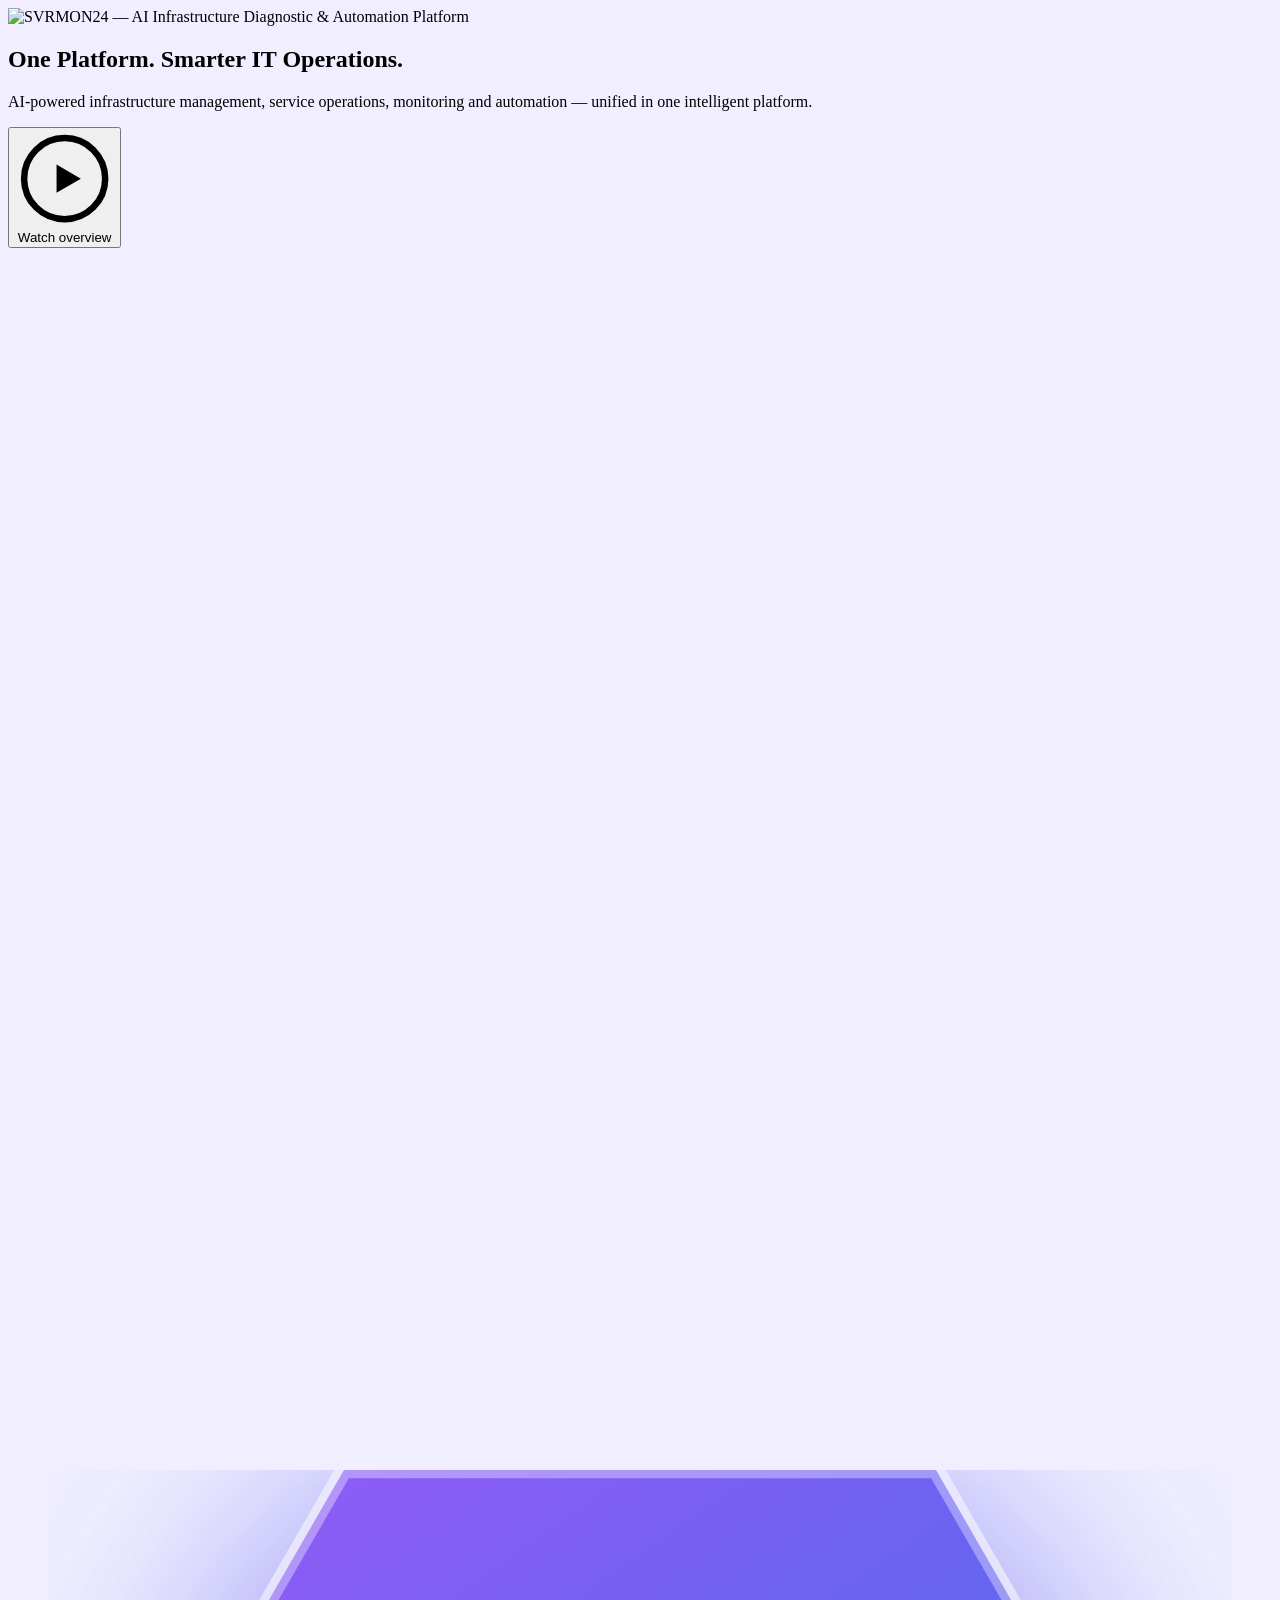
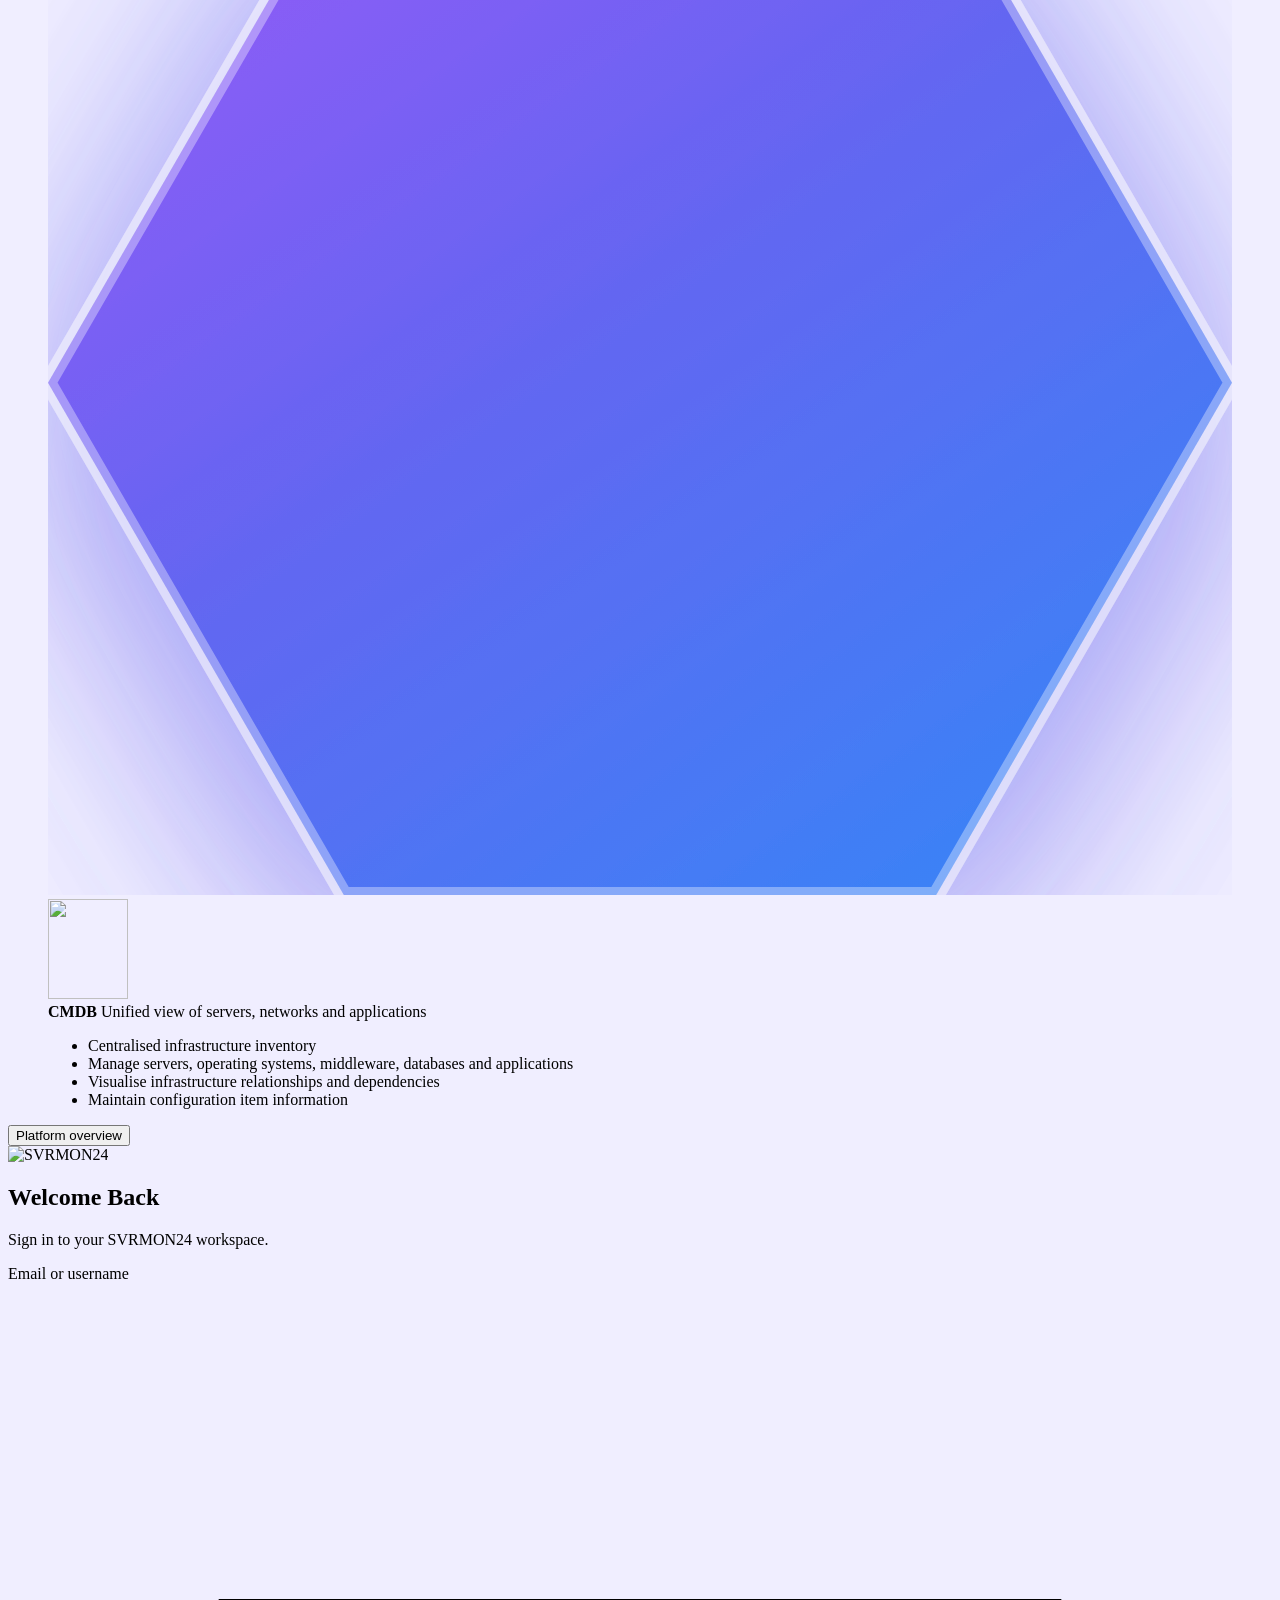
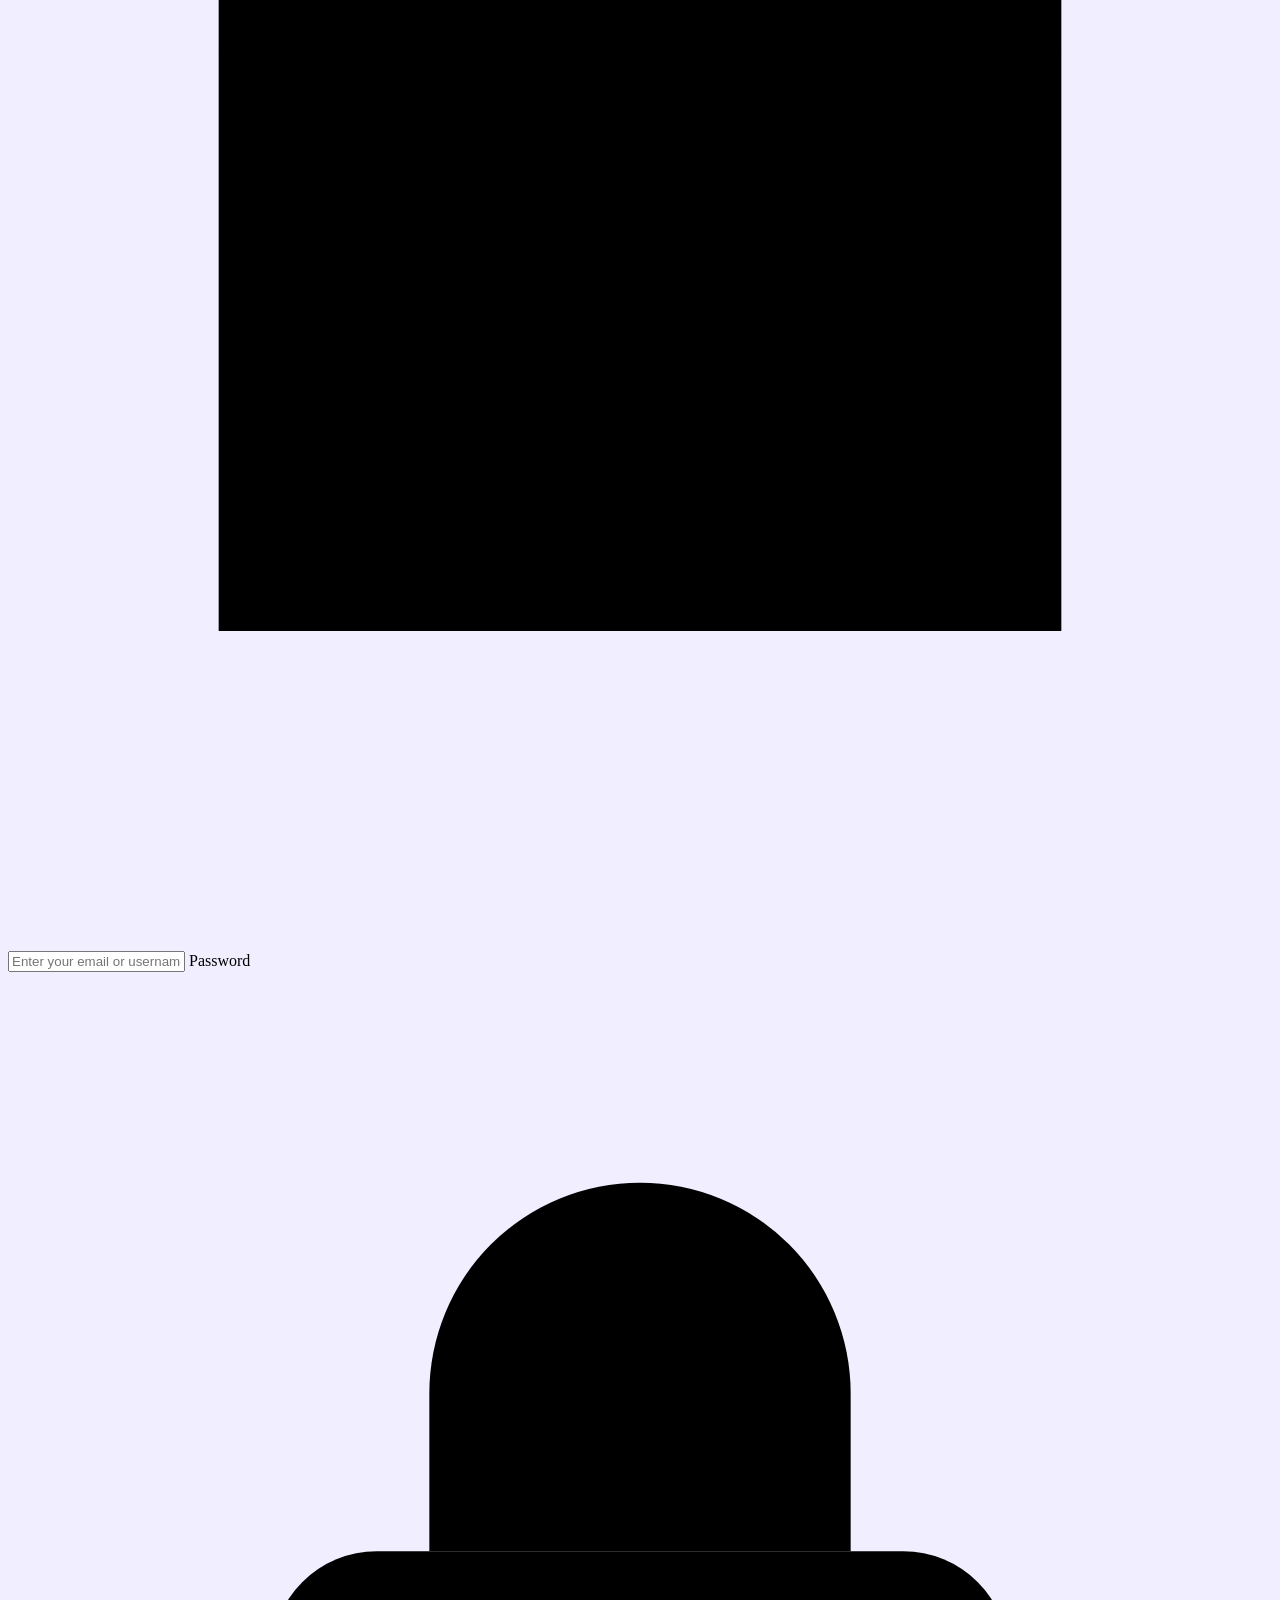
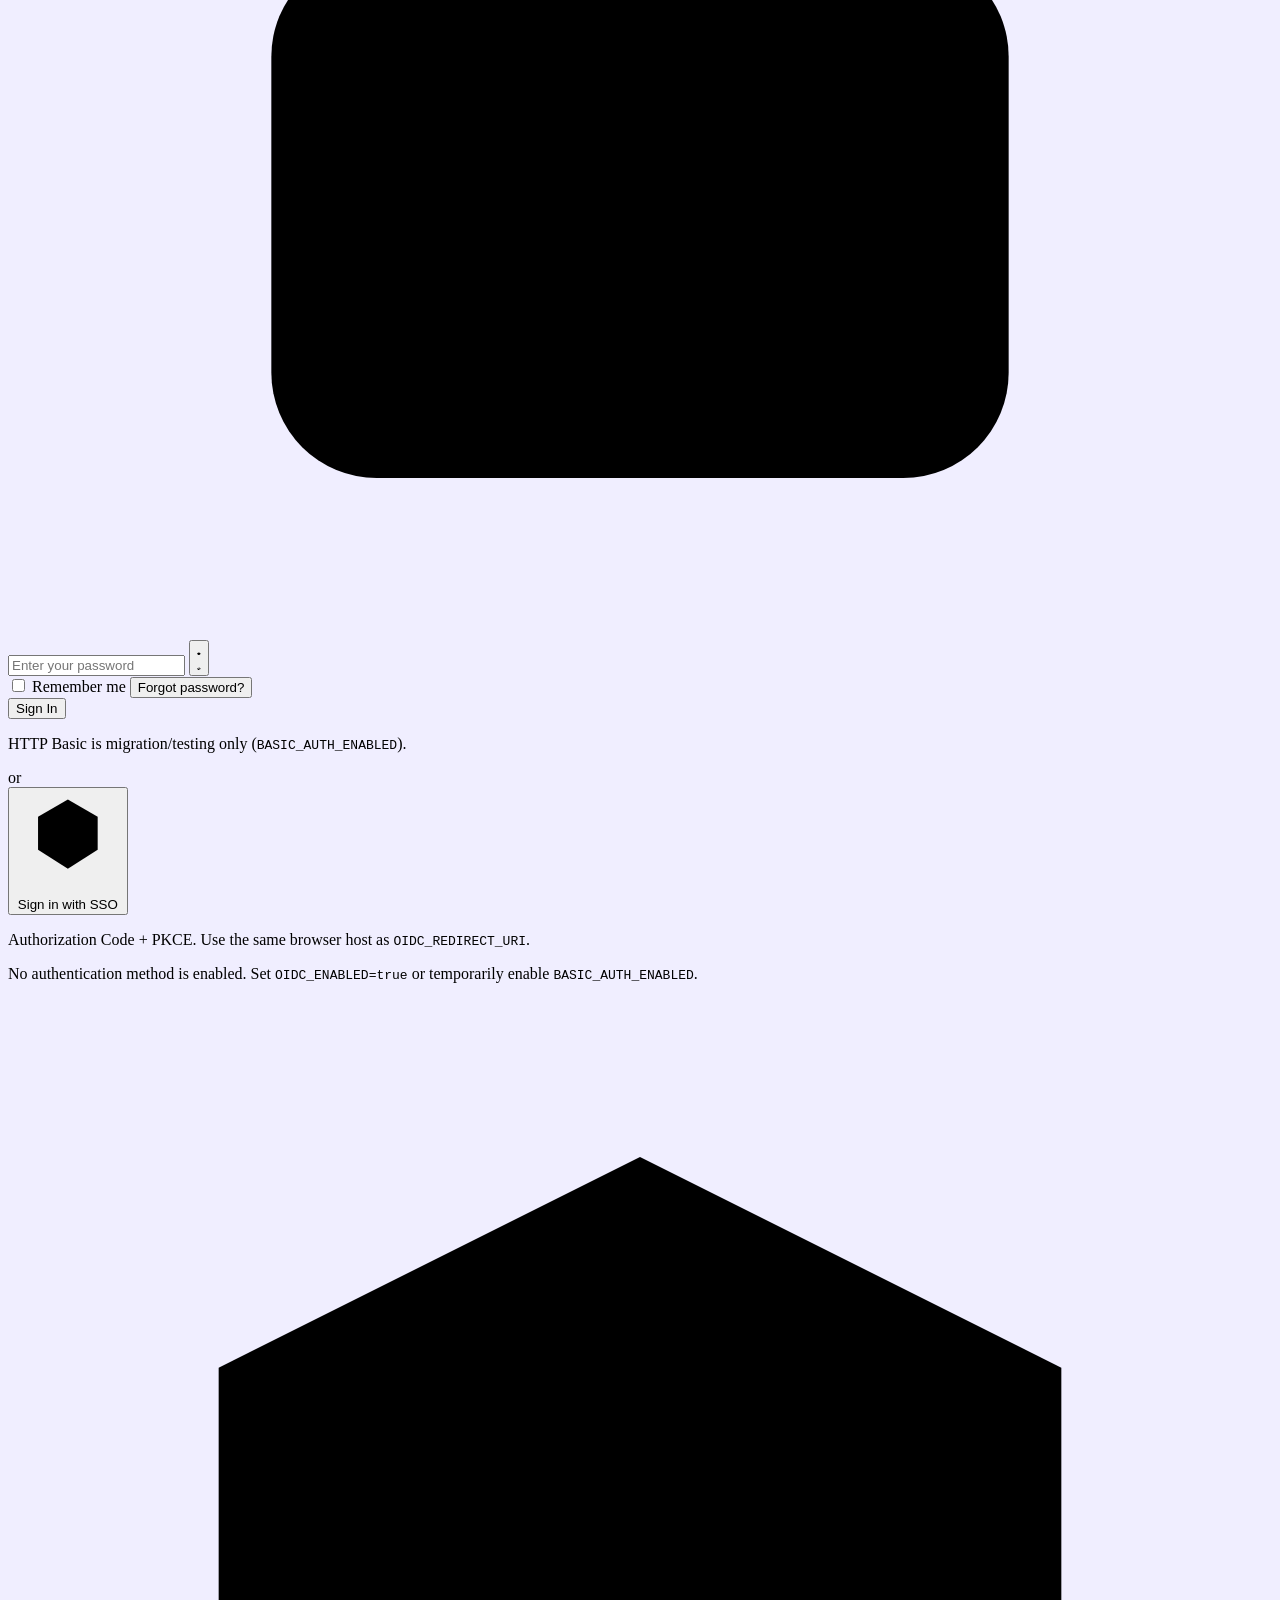
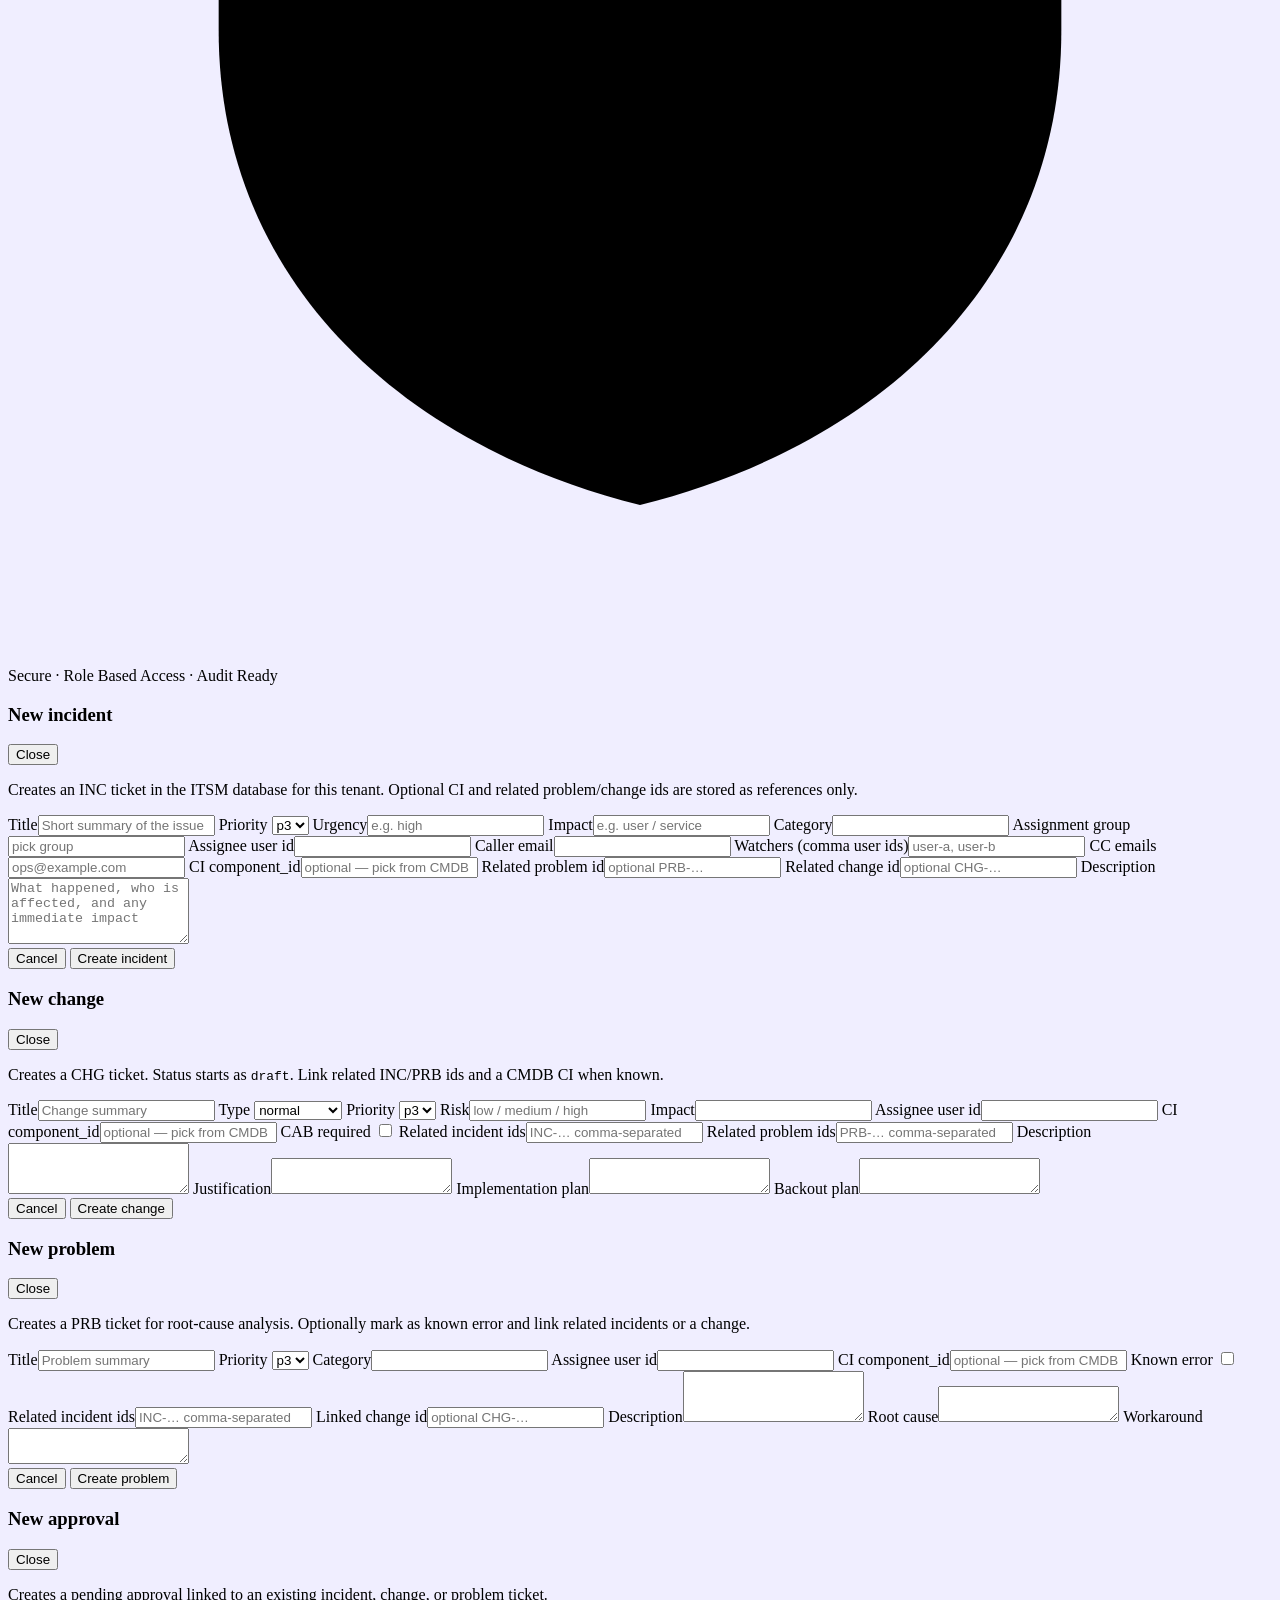
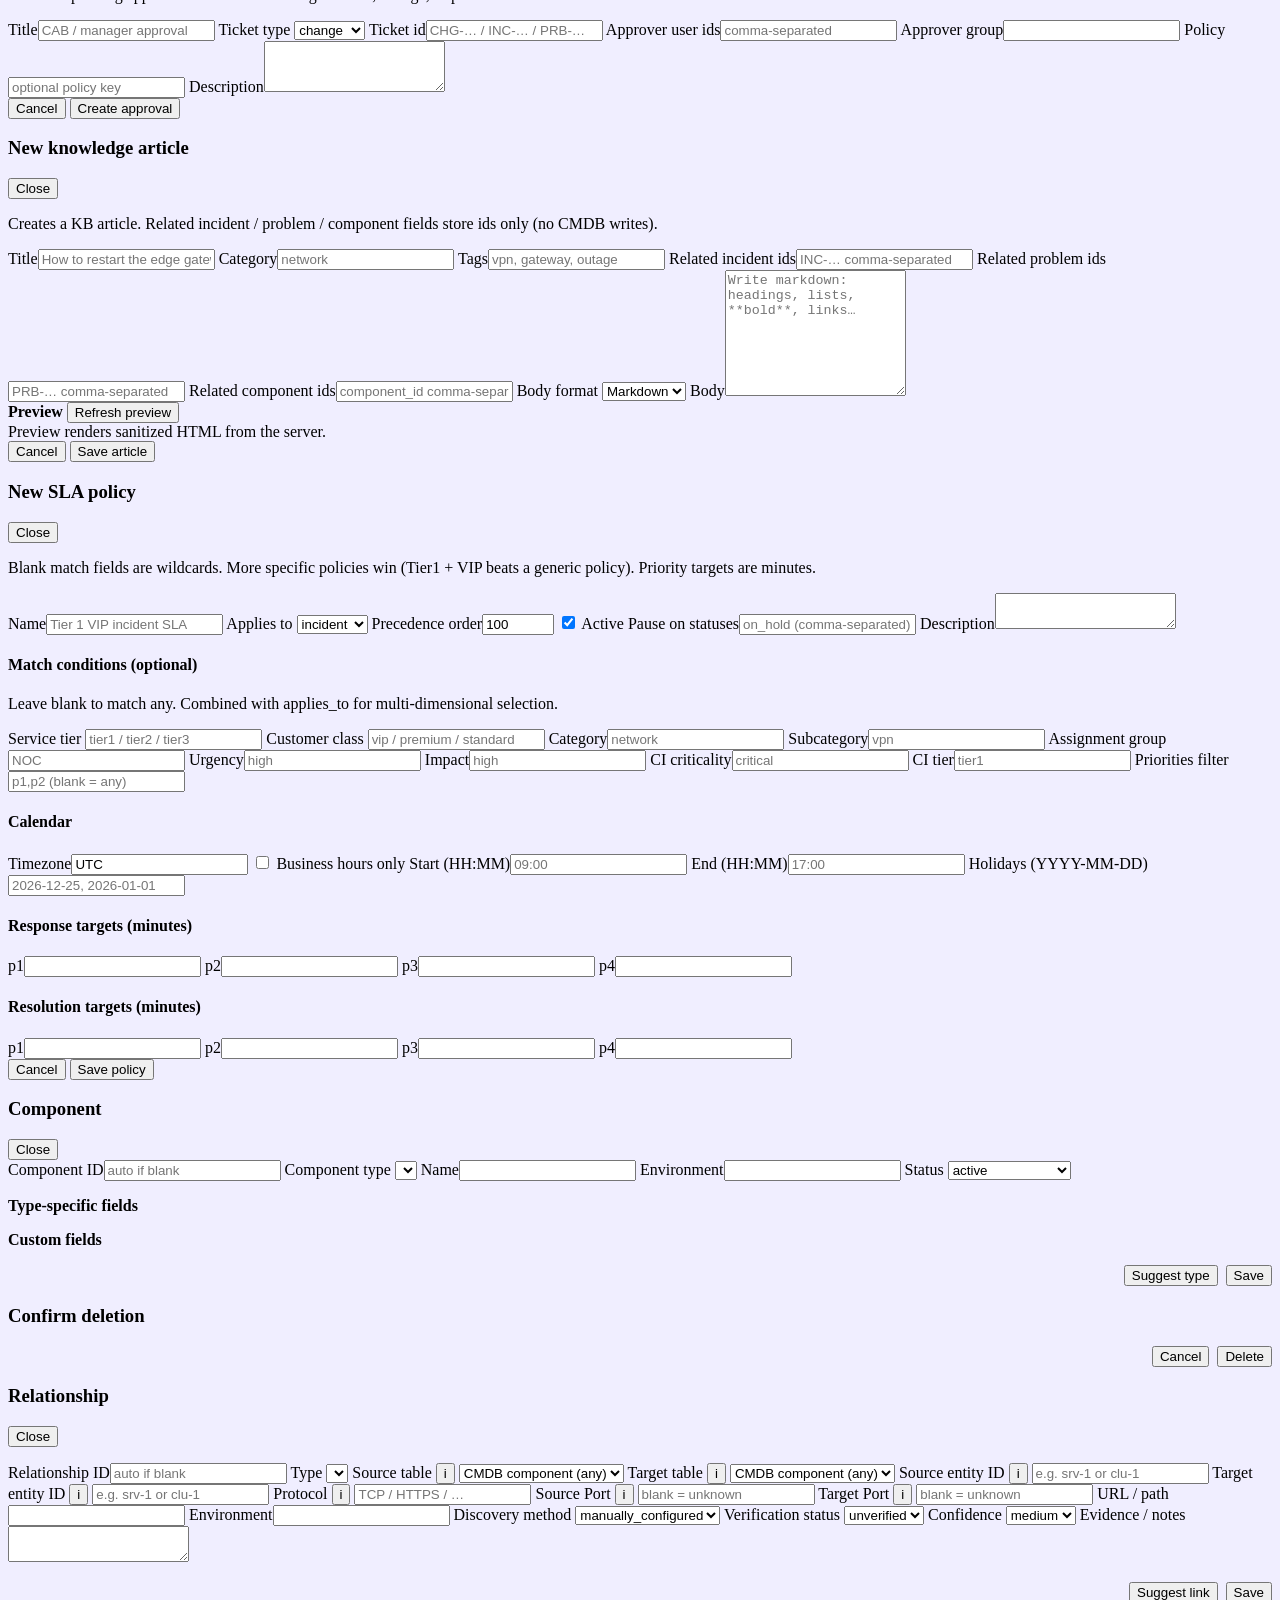
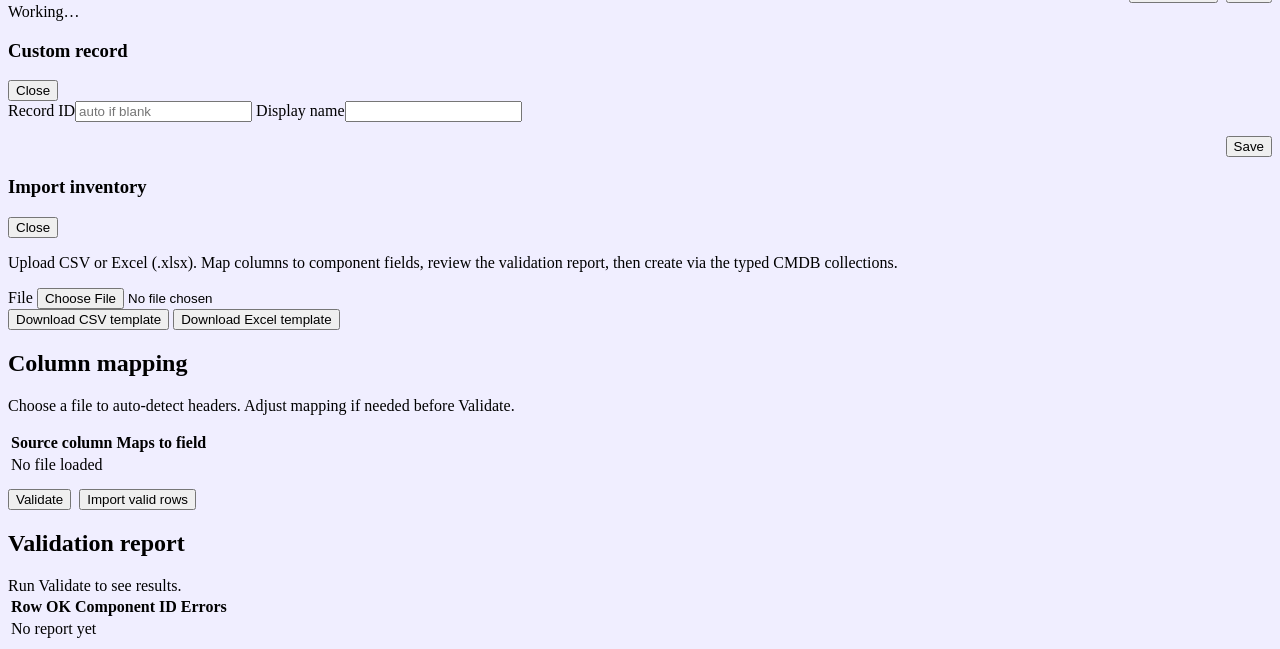
==== commit b9ddf171: "Login hub: five enabled modules via data-driven ring layout. Drop Configuration from showcase (kept " ====
--- a/frontend/index.html
+++ b/frontend/index.html
@@ -93,7 +93,7 @@
         <div class="login-hero-stage login-hero-stage--modules login-hero-stage--best" id="loginShowcaseStage">
           <figure class="login-modules-visual" id="loginModulesVisual" data-active="">
             <!-- Large hexagonal architecture — solid curved connectors, no plate chrome -->
-            <div class="login-hub" id="loginHubHotspots" role="group" aria-label="SVRMON24 platform modules">
+            <div class="login-hub" id="loginHubHotspots" role="group" aria-label="SVRMON24 platform modules" data-count="0">
               <svg class="login-hub-defs" width="0" height="0" aria-hidden="true" focusable="false">
                 <defs>
                   <linearGradient id="loginHubNodeFill" x1="0" y1="0" x2="0" y2="1">
@@ -124,72 +124,23 @@
                     <feDropShadow dx="0" dy="0" stdDeviation="10" flood-color="#6366F1" flood-opacity="0.45"/>
                     <feDropShadow dx="0" dy="8" stdDeviation="8" flood-color="#4F46E5" flood-opacity="0.28"/>
                   </filter>
-                  <!-- Regular flat-top hexagon (100×86.6) -->
                   <polygon id="loginHubHex" points="25,0 75,0 100,43.3 75,86.6 25,86.6 0,43.3"/>
                 </defs>
               </svg>
-              <svg class="login-hub-spokes" viewBox="0 0 100 100" preserveAspectRatio="xMidYMid meet" aria-hidden="true">
-                <path data-module="cmdb" d="M50 50 C 44 40, 40 26, 50 16" fill="none" stroke="url(#loginHubSpokeGrad)" stroke-width="1.15" stroke-linecap="round"/>
-                <path data-module="monitoring" d="M50 50 C 60 42, 70 34, 80 33" fill="none" stroke="url(#loginHubSpokeGrad)" stroke-width="1.15" stroke-linecap="round"/>
-                <path data-module="itsm" d="M50 50 C 40 42, 30 34, 20 33" fill="none" stroke="url(#loginHubSpokeGrad)" stroke-width="1.15" stroke-linecap="round"/>
-                <path data-module="portal" d="M50 50 C 60 58, 70 66, 80 67" fill="none" stroke="url(#loginHubSpokeGrad)" stroke-width="1.15" stroke-linecap="round"/>
-                <path data-module="secureops" d="M50 50 C 40 58, 30 66, 20 67" fill="none" stroke="url(#loginHubSpokeGrad)" stroke-width="1.15" stroke-linecap="round"/>
-                <path data-module="config" d="M50 50 C 56 60, 60 74, 50 84" fill="none" stroke="url(#loginHubSpokeGrad)" stroke-width="1.15" stroke-linecap="round"/>
-              </svg>
+              <svg class="login-hub-spokes" id="loginHubSpokes" viewBox="0 0 100 100" preserveAspectRatio="xMidYMid meet" aria-hidden="true"></svg>
               <div class="login-hub-core" aria-hidden="true">
-                <svg class="login-hub-core-plate" viewBox="0 0 100 86.6" aria-hidden="true">
+                <svg class="login-hub-core-plate" viewBox="0 0 100 86.6" preserveAspectRatio="xMidYMid meet" aria-hidden="true">
                   <use href="#loginHubHex" filter="url(#loginHubCoreGlow)" fill="url(#loginHubCoreFill)" stroke="rgba(255,255,255,0.35)" stroke-width="1.4"/>
                 </svg>
                 <img class="login-hub-core-mark" src="/static/img/svrmon-logo-mark.png" width="80" height="100" alt="" decoding="async" />
               </div>
-              <button type="button" class="login-hub-node is-active" data-module="cmdb" style="--hx:50%;--hy:15%" aria-describedby="loginModuleDetail" aria-label="CMDB — Configuration Management Database">
-                <svg class="login-hub-node-plate" viewBox="0 0 100 86.6" aria-hidden="true"><use href="#loginHubHex" filter="url(#loginHubNodeNeo)" fill="url(#loginHubNodeFill)" stroke="rgba(91,33,182,0.28)" stroke-width="1.5"/></svg>
-                <span class="login-hub-node-content">
-                  <span class="login-hub-node-ico" aria-hidden="true"><svg viewBox="0 0 24 24"><rect x="3" y="2.5" width="18" height="5.2" rx="1.4"/><rect x="3" y="9.4" width="18" height="5.2" rx="1.4"/><rect x="3" y="16.3" width="18" height="5.2" rx="1.4"/><circle cx="6.4" cy="5.1" r="0.85" fill="currentColor" stroke="none"/><circle cx="6.4" cy="12" r="0.85" fill="currentColor" stroke="none"/><circle cx="6.4" cy="18.9" r="0.85" fill="currentColor" stroke="none"/></svg></span>
-                  <span class="login-hub-node-label">CMDB</span>
-                </span>
-              </button>
-              <button type="button" class="login-hub-node" data-module="monitoring" style="--hx:80%;--hy:33%" aria-describedby="loginModuleDetail" aria-label="Monitoring — Infrastructure Monitoring">
-                <svg class="login-hub-node-plate" viewBox="0 0 100 86.6" aria-hidden="true"><use href="#loginHubHex" filter="url(#loginHubNodeNeo)" fill="url(#loginHubNodeFill)" stroke="rgba(91,33,182,0.28)" stroke-width="1.5"/></svg>
-                <span class="login-hub-node-content">
-                  <span class="login-hub-node-ico" aria-hidden="true"><svg viewBox="0 0 24 24"><path d="M3.5 12h3l2-5 3 10 2.5-5H20.5"/></svg></span>
-                  <span class="login-hub-node-label">Monitoring</span>
-                </span>
-              </button>
-              <button type="button" class="login-hub-node" data-module="itsm" style="--hx:20%;--hy:33%" aria-describedby="loginModuleDetail" aria-label="ITSM — IT Service Management">
-                <svg class="login-hub-node-plate" viewBox="0 0 100 86.6" aria-hidden="true"><use href="#loginHubHex" filter="url(#loginHubNodeNeo)" fill="url(#loginHubNodeFill)" stroke="rgba(91,33,182,0.28)" stroke-width="1.5"/></svg>
-                <span class="login-hub-node-content">
-                  <span class="login-hub-node-ico" aria-hidden="true"><svg viewBox="0 0 24 24"><path d="M7 4.5h10a2 2 0 0 1 2 2v13l-3-1.6-3 1.6-3-1.6-3 1.6v-13a2 2 0 0 1 2-2z"/><path d="m11.2 11.2 1.3 1.3 2.8-2.8"/></svg></span>
-                  <span class="login-hub-node-label">ITSM</span>
-                </span>
-              </button>
-              <button type="button" class="login-hub-node" data-module="portal" style="--hx:80%;--hy:67%" aria-describedby="loginModuleDetail" aria-label="Service Portal — Self-Service Portal">
-                <svg class="login-hub-node-plate" viewBox="0 0 100 86.6" aria-hidden="true"><use href="#loginHubHex" filter="url(#loginHubNodeNeo)" fill="url(#loginHubNodeFill)" stroke="rgba(91,33,182,0.28)" stroke-width="1.5"/></svg>
-                <span class="login-hub-node-content">
-                  <span class="login-hub-node-ico" aria-hidden="true"><svg viewBox="0 0 24 24"><path d="M4 4h9v16H4z"/><path d="M13 7h7v13h-7"/><rect x="15.2" y="10" width="2.2" height="2.2" rx="0.3"/><rect x="18" y="10" width="2.2" height="2.2" rx="0.3"/><rect x="15.2" y="13.2" width="2.2" height="2.2" rx="0.3"/><rect x="18" y="13.2" width="2.2" height="2.2" rx="0.3"/></svg></span>
-                  <span class="login-hub-node-label">Service<br>Portal</span>
-                </span>
-              </button>
-              <button type="button" class="login-hub-node" data-module="secureops" style="--hx:20%;--hy:67%" aria-describedby="loginModuleDetail" aria-label="SecureOps — Security and Compliance">
-                <svg class="login-hub-node-plate" viewBox="0 0 100 86.6" aria-hidden="true"><use href="#loginHubHex" filter="url(#loginHubNodeNeo)" fill="url(#loginHubNodeFill)" stroke="rgba(91,33,182,0.28)" stroke-width="1.5"/></svg>
-                <span class="login-hub-node-content">
-                  <span class="login-hub-node-ico" aria-hidden="true"><svg viewBox="0 0 24 24"><path d="M12 3l8 4v5c0 4.5-3.2 7.8-8 9-4.8-1.2-8-4.5-8-9V7l8-4z"/><rect x="9.2" y="10.2" width="5.6" height="4.8" rx="1"/><path d="M10.4 10.2V8.8a1.6 1.6 0 0 1 3.2 0v1.4"/></svg></span>
-                  <span class="login-hub-node-label">SecureOps</span>
-                </span>
-              </button>
-              <button type="button" class="login-hub-node" data-module="config" style="--hx:50%;--hy:85%" aria-describedby="loginModuleDetail" aria-label="Configuration — Platform Configuration">
-                <svg class="login-hub-node-plate" viewBox="0 0 100 86.6" aria-hidden="true"><use href="#loginHubHex" filter="url(#loginHubNodeNeo)" fill="url(#loginHubNodeFill)" stroke="rgba(91,33,182,0.28)" stroke-width="1.5"/></svg>
-                <span class="login-hub-node-content">
-                  <span class="login-hub-node-ico" aria-hidden="true"><svg viewBox="0 0 24 24"><circle cx="12" cy="12" r="3.2"/><path d="M12 3.2v2.2M12 18.6v2.2M4.8 4.8l1.6 1.6M17.6 17.6l1.6 1.6M3.2 12h2.2M18.6 12h2.2M4.8 19.2l1.6-1.6M17.6 6.4l1.6-1.6"/><path d="M7.5 9.2h4.2M12.5 14.8h4"/></svg></span>
-                  <span class="login-hub-node-label">Configuration</span>
-                </span>
-              </button>
+              <div class="login-hub-nodes" id="loginHubNodes"></div>
             </div>
             <figcaption class="login-module-detail" id="loginModuleDetail" data-module="cmdb" aria-live="polite">
               <div class="login-module-detail-head">
                 <span class="login-module-detail-ico" id="loginModuleDetailIcon" aria-hidden="true"></span>
                 <div class="login-module-detail-copy">
-                  <strong id="loginModuleDetailTitle">CMDB &amp; Inventory</strong>
+                  <strong id="loginModuleDetailTitle">CMDB</strong>
                   <span id="loginModuleDetailBody">Unified view of servers, networks and applications</span>
                 </div>
               </div>
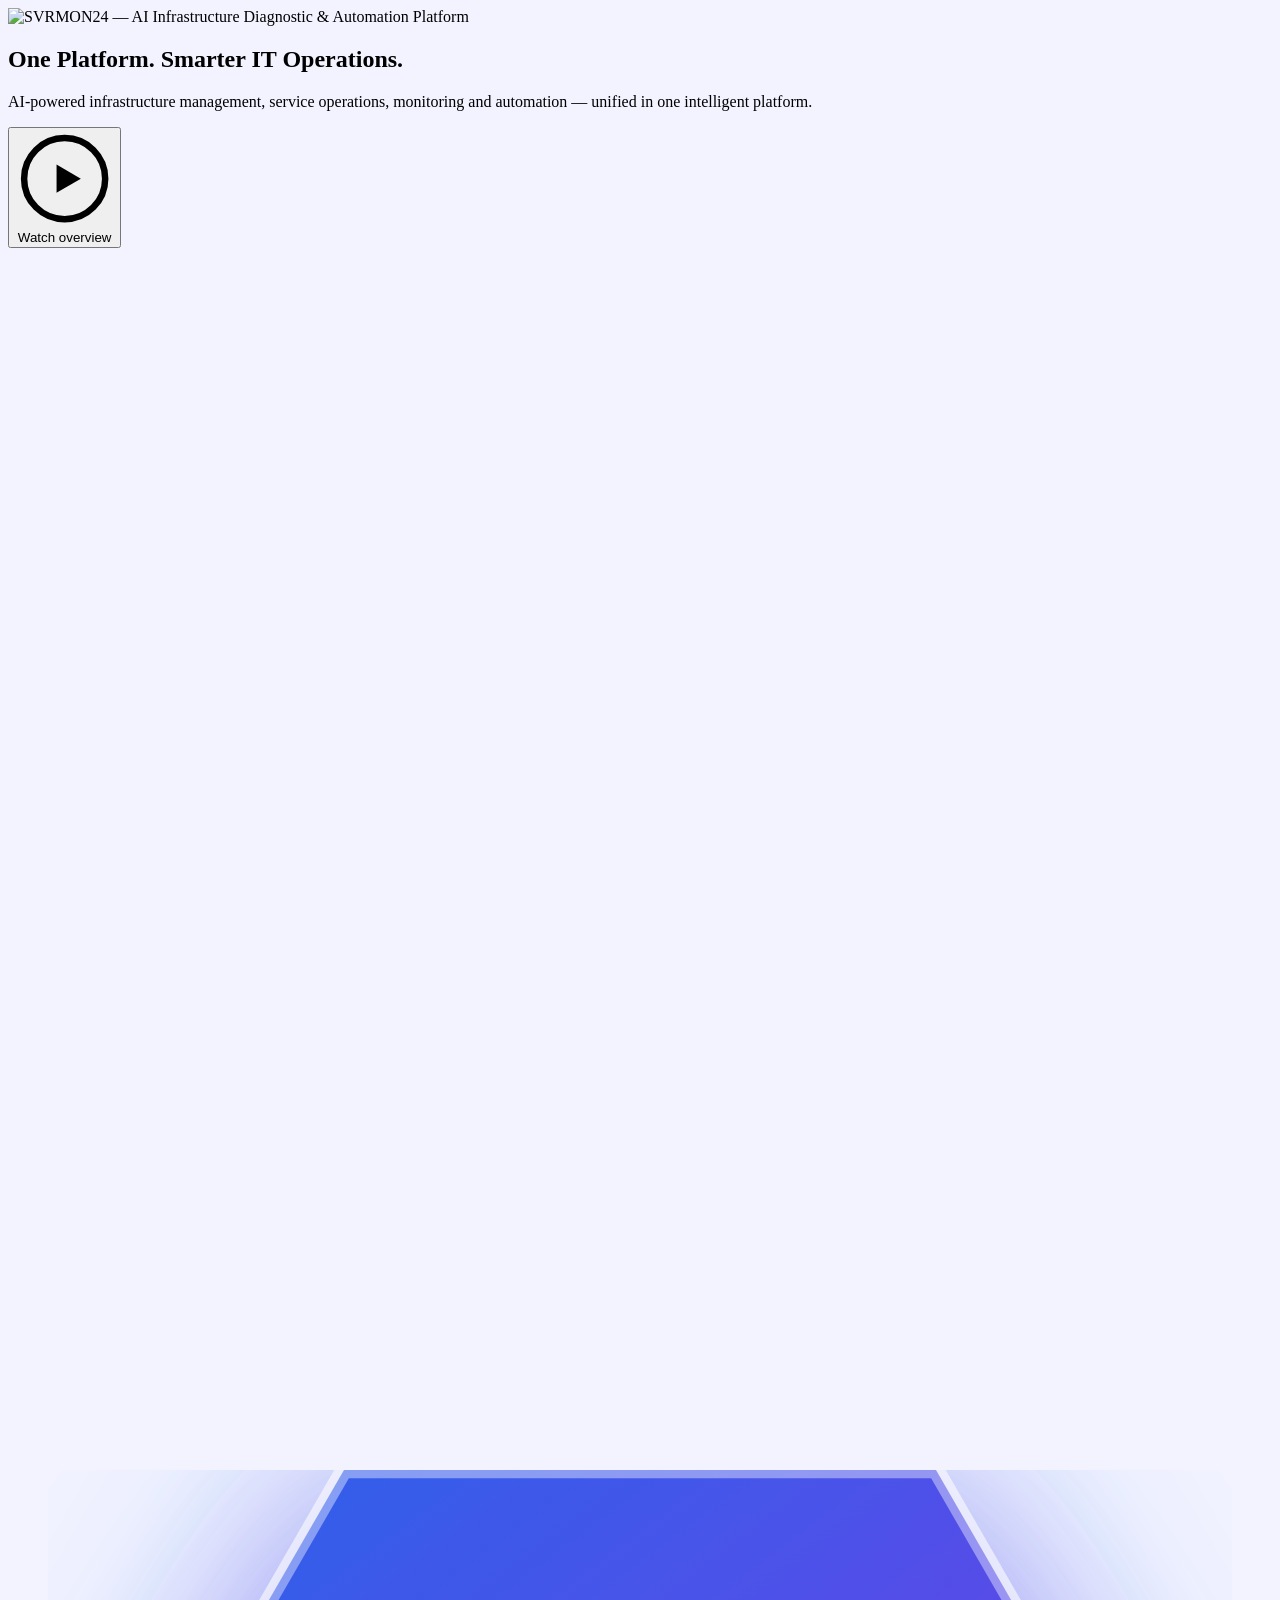
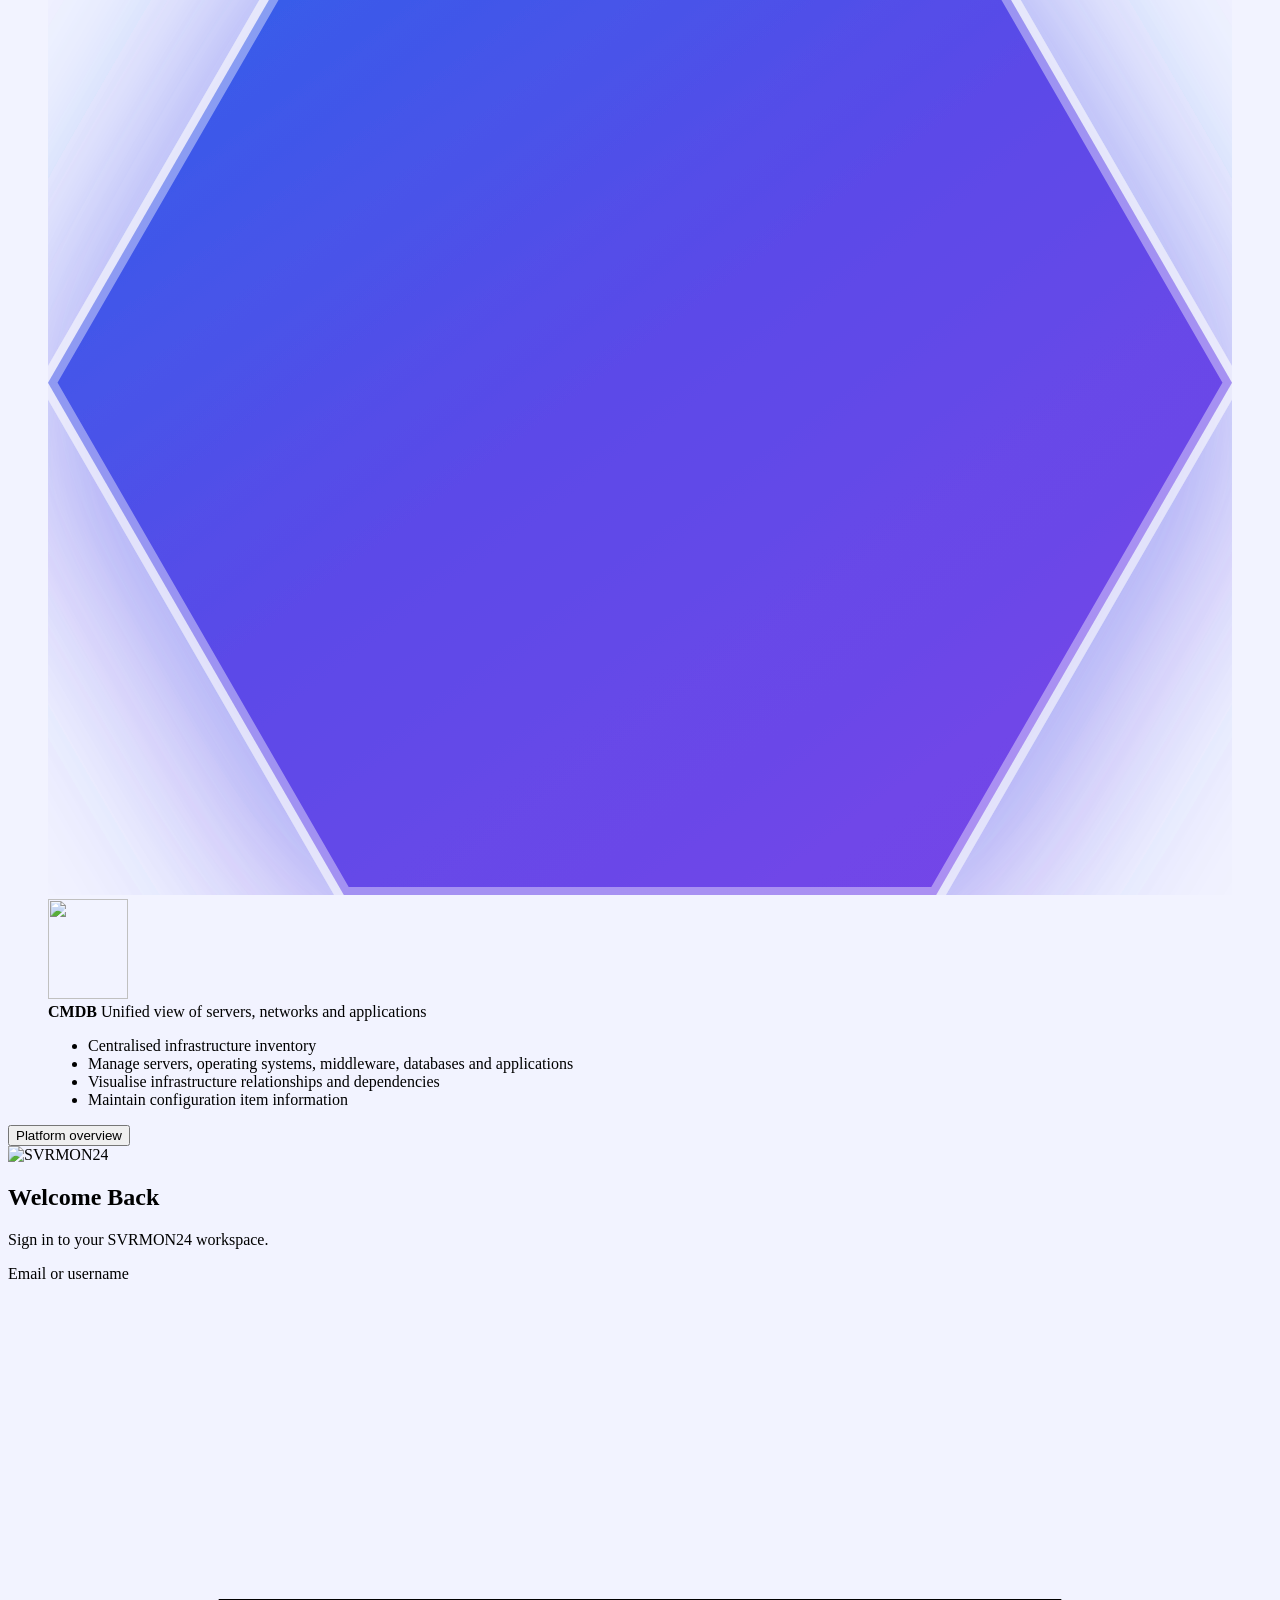
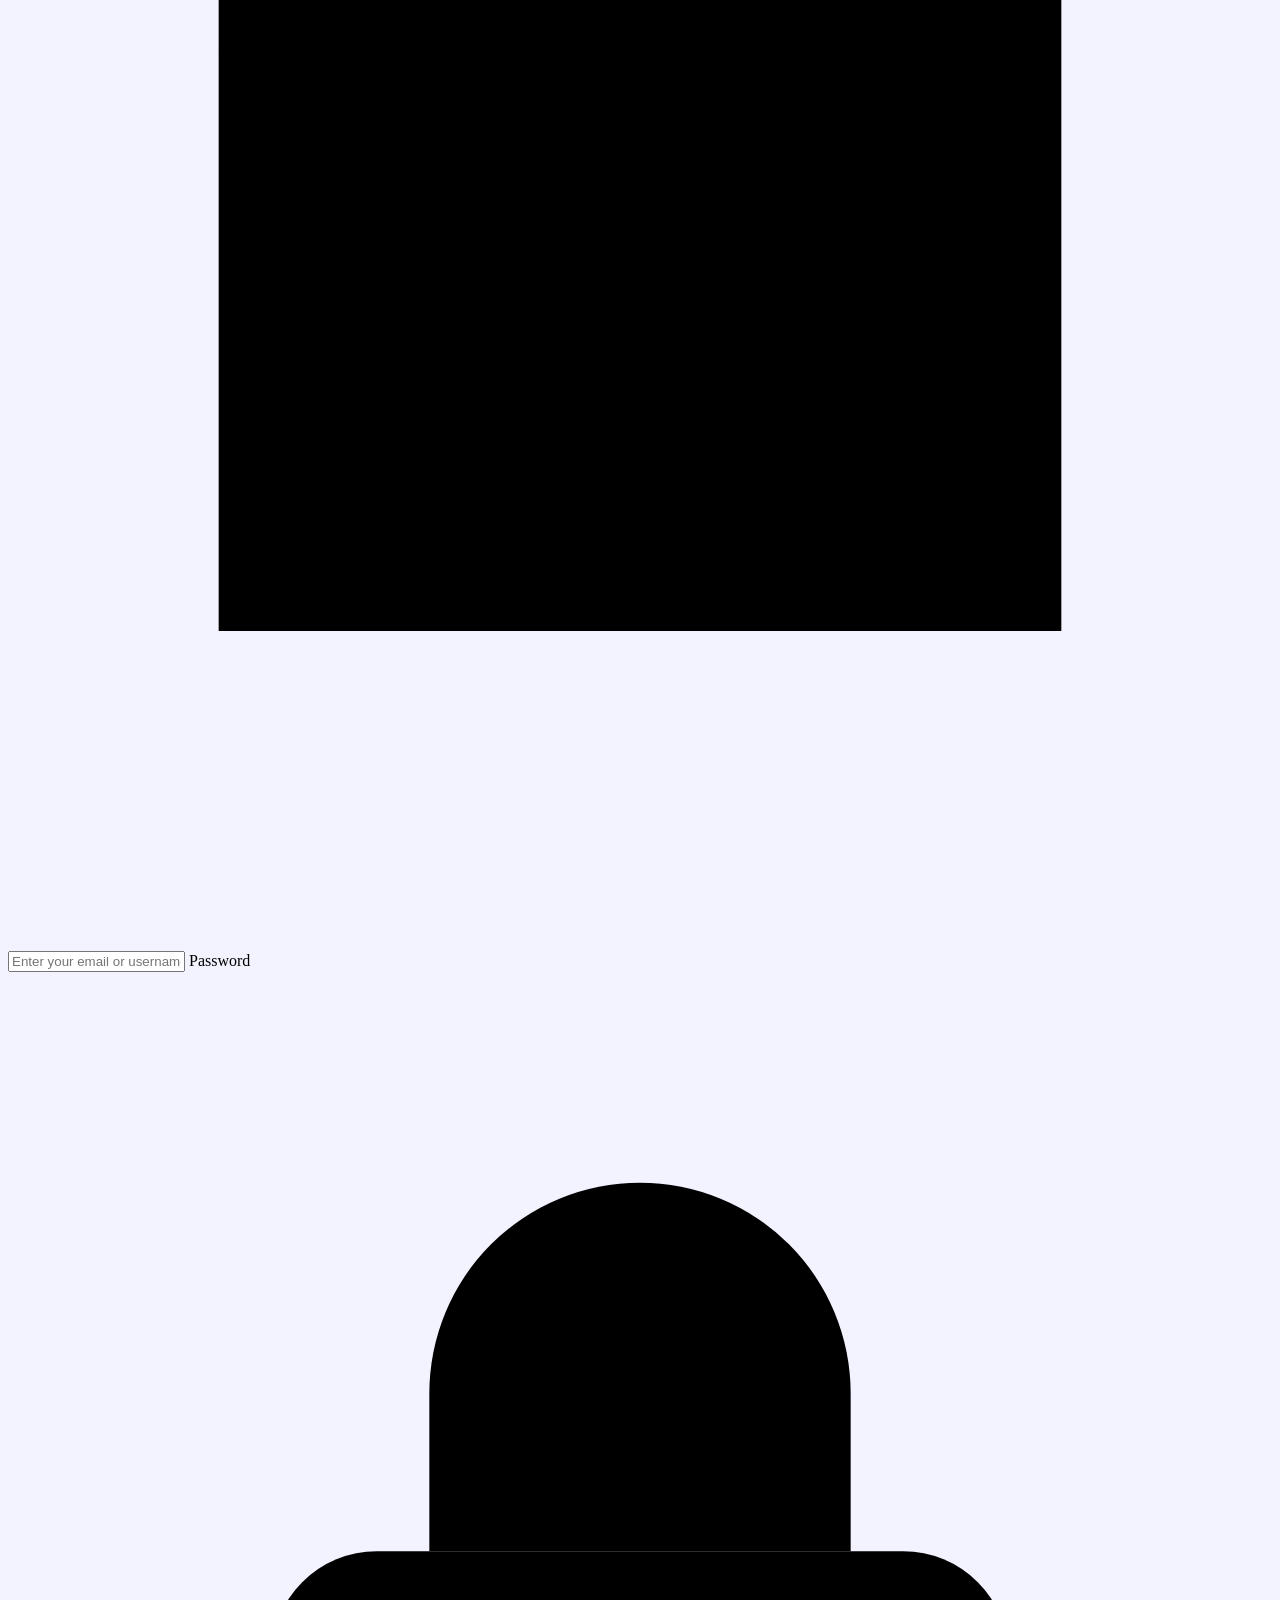
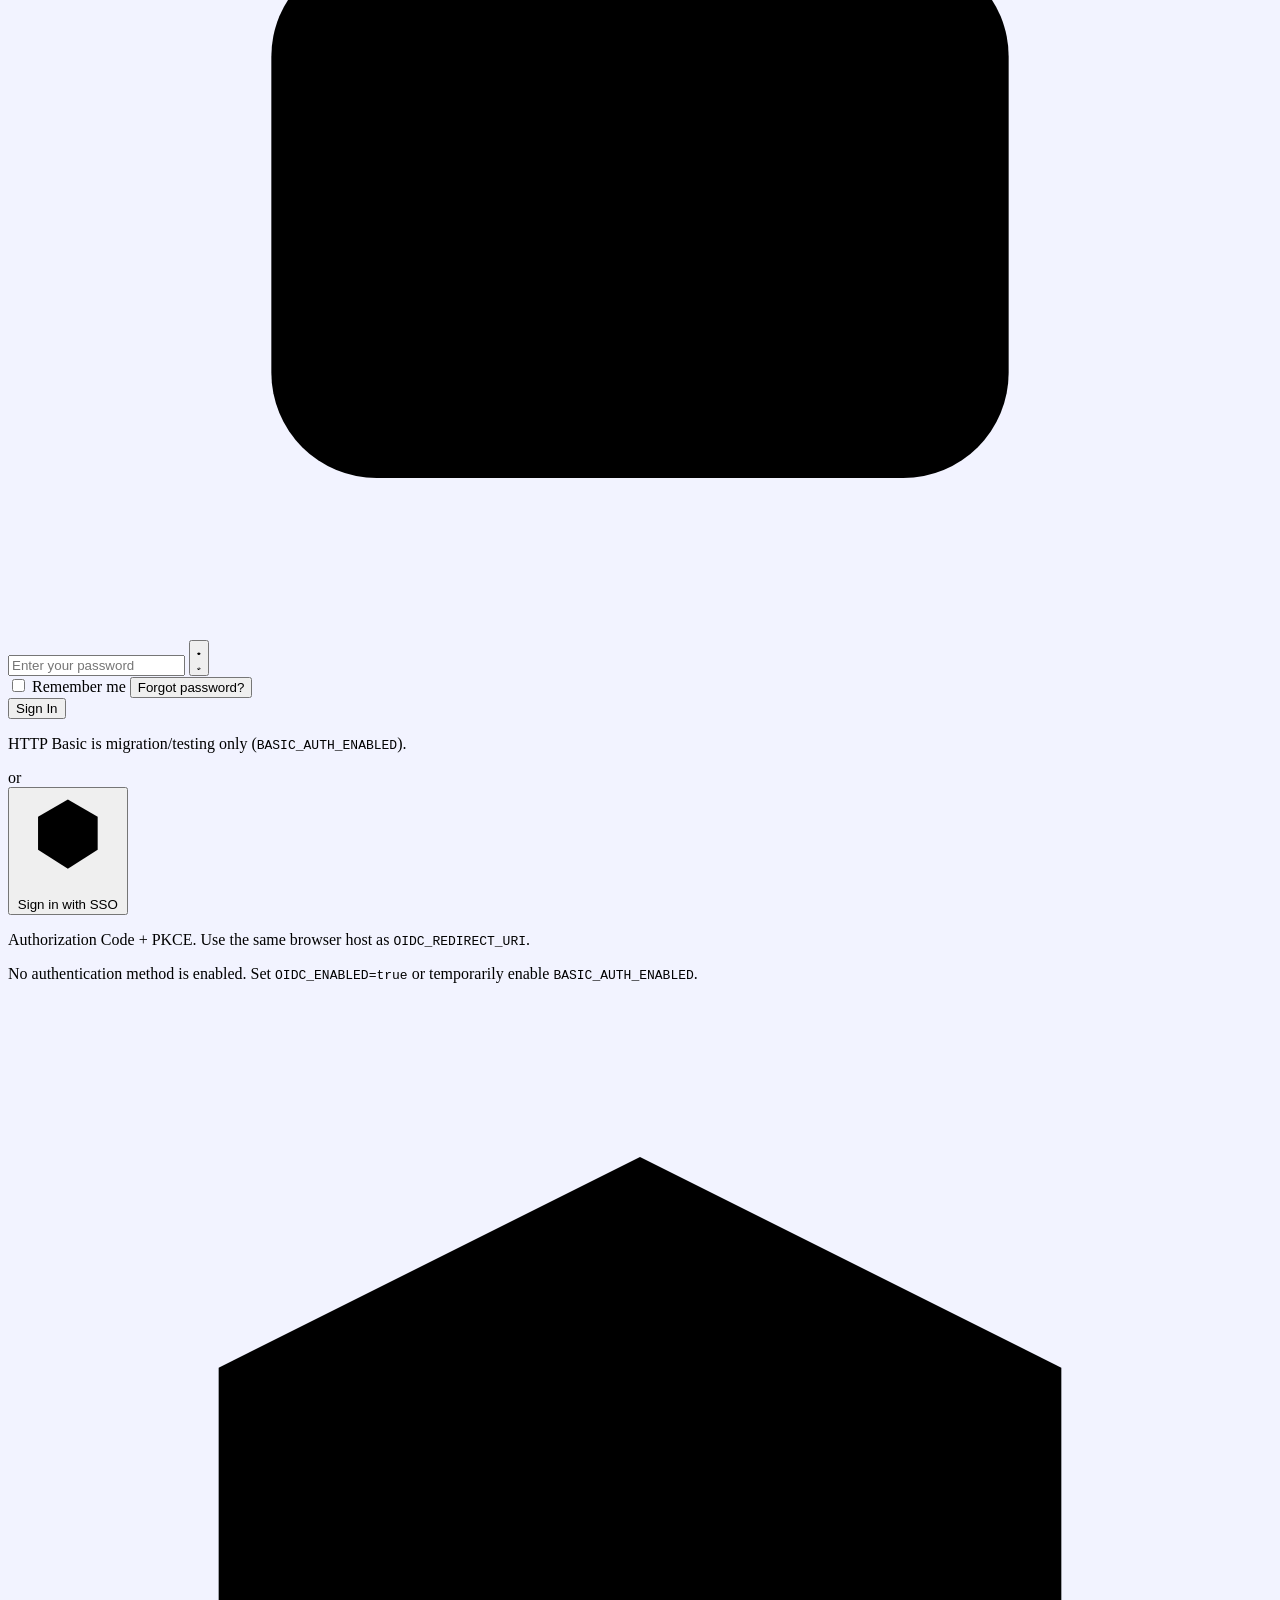
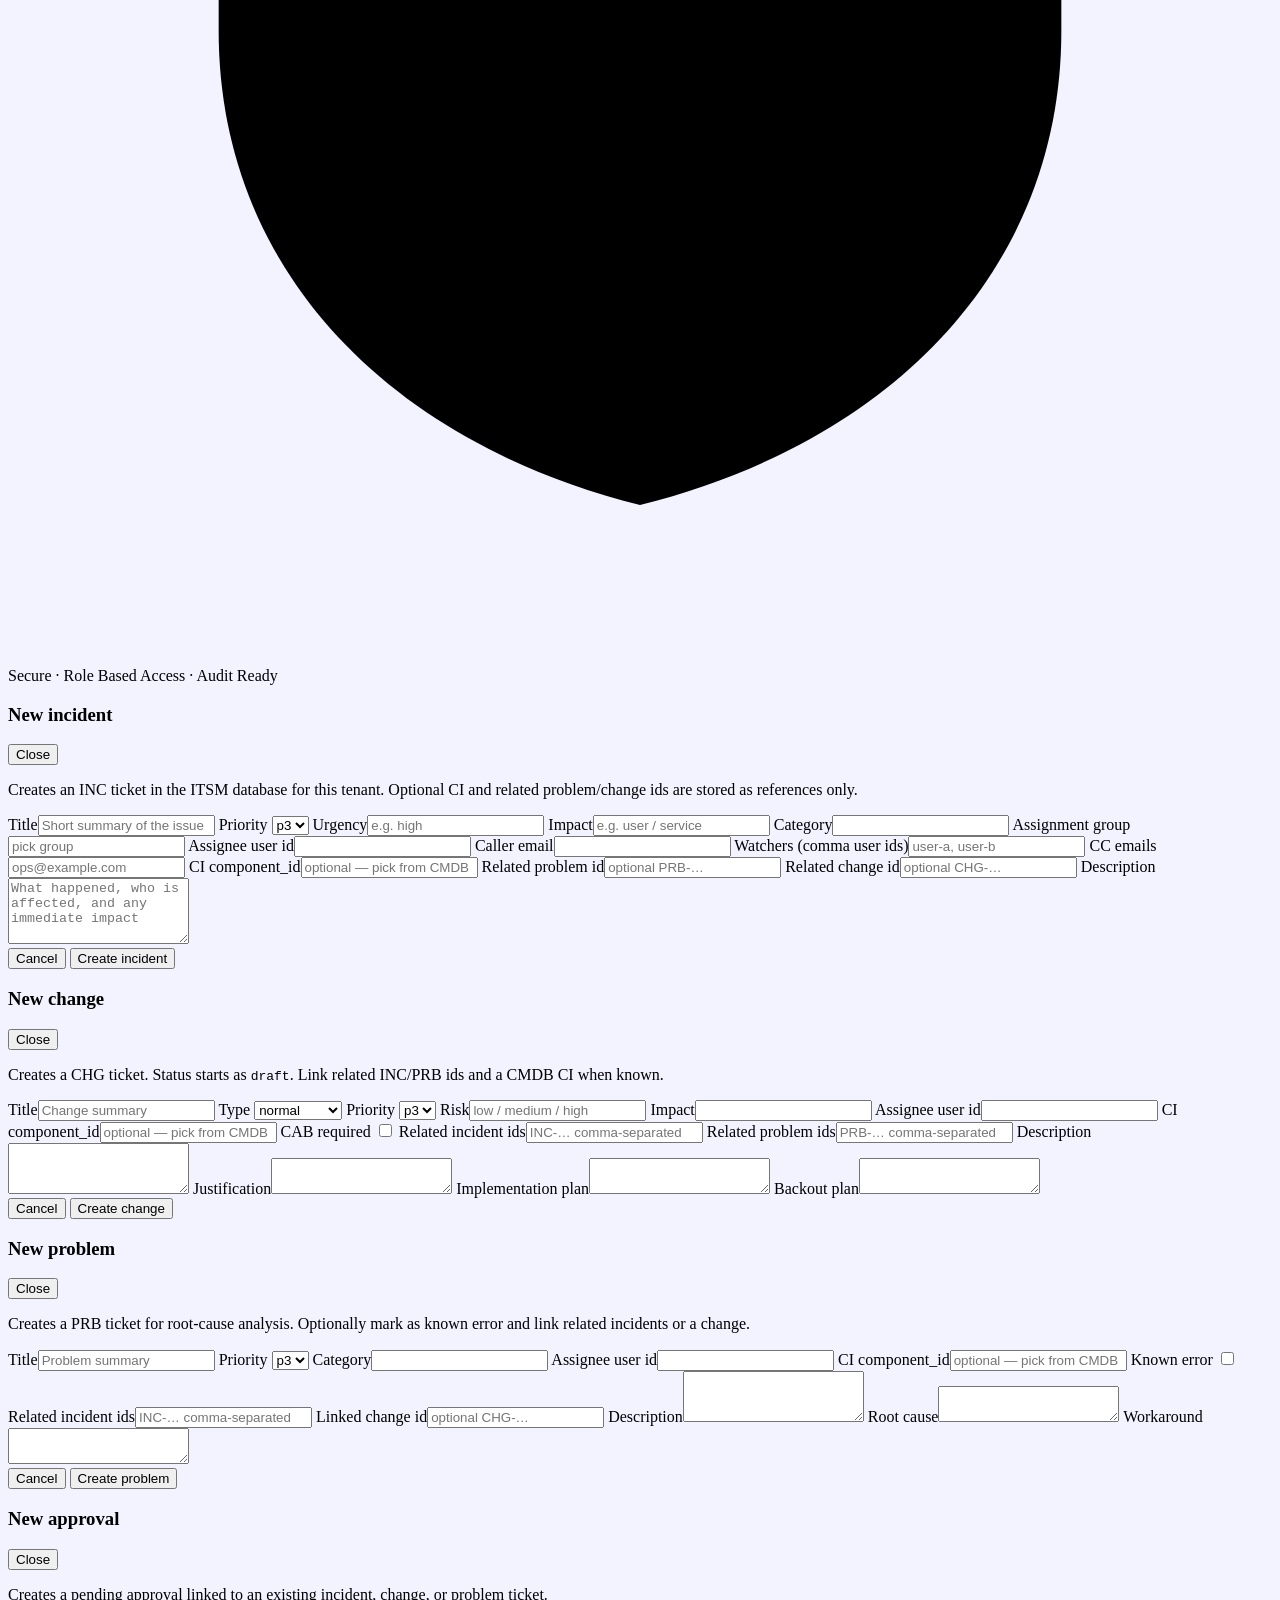
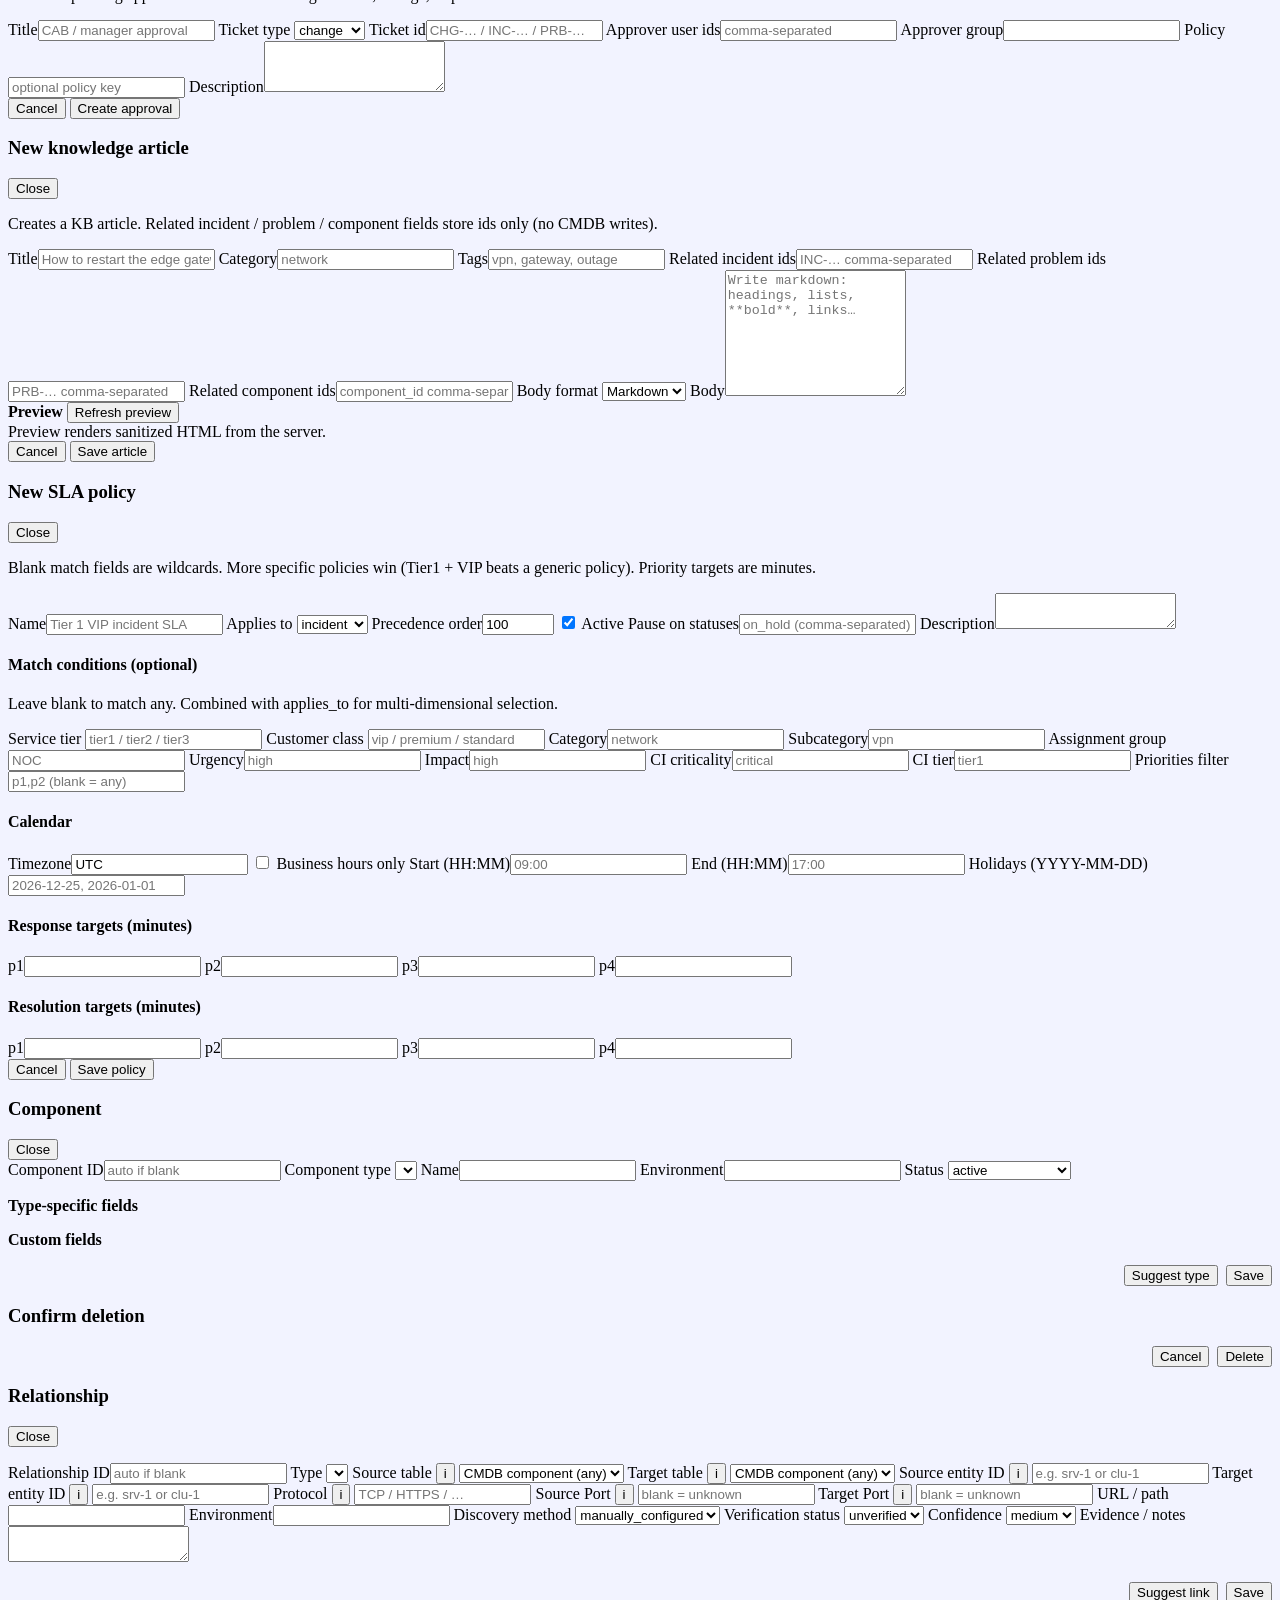
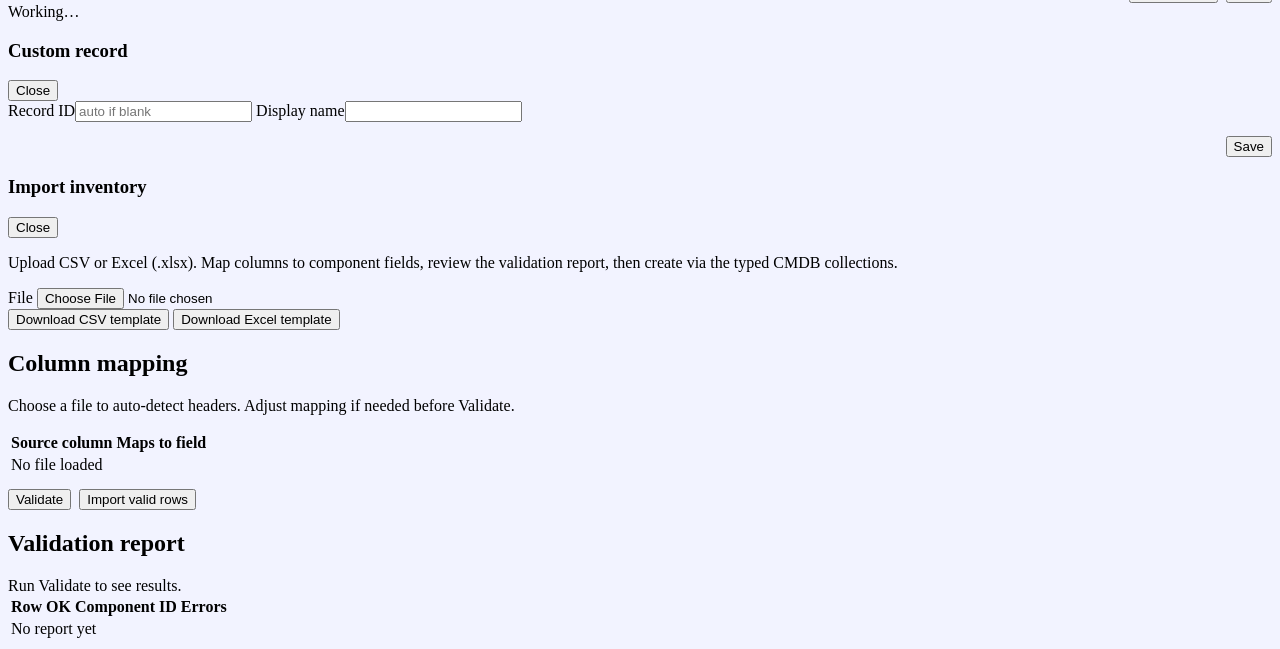
==== commit 04f65c89: "Login hub: premium interactive central intelligence hub (0.99.13). Remove permanent module–hub conne" ====
--- a/frontend/index.html
+++ b/frontend/index.html
@@ -3,8 +3,8 @@
 <head>
   <meta charset="utf-8" />
   <meta name="viewport" content="width=device-width, initial-scale=1" />
-  <meta name="svrmon24-ui" content="login-enterprise-v20" />
-  <meta name="svrmon24-version" content="0.99.11" />
+  <meta name="svrmon24-ui" content="login-enterprise-v22" />
+  <meta name="svrmon24-version" content="0.99.13" />
   <title>SVRMON24</title>
   <link rel="preconnect" href="https://fonts.googleapis.com" />
   <link rel="preconnect" href="https://fonts.gstatic.com" crossorigin />
@@ -13,19 +13,19 @@
   <link rel="apple-touch-icon" href="/static/img/svrmon-apple-touch.png" sizes="180x180" />
   <!-- Critical gate CSS: never paint login + app chrome together (before cmdb.css). -->
   <style>
-    body.is-login { background: #F0EEFF; }
+    body.is-login { background: #F2F3FF; }
     body.is-login .app-shell,
     body:not(.is-app) .app-shell { display: none !important; }
     body.is-app .login-gate { display: none !important; }
     #authPanel, .auth-panel-legacy { display: none !important; }
   </style>
-  <link rel="stylesheet" href="/static/css/cmdb.css?v=0.99.11" />
-  <link rel="stylesheet" href="/static/css/itsm.css?v=0.99.11" />
-  <link rel="stylesheet" href="/static/css/monitor.css?v=0.99.11" />
-  <link rel="stylesheet" href="/static/css/portal.css?v=0.99.11" />
-  <script src="/static/js/config.js?v=0.99.11"></script>
-  <script src="/static/js/brand.js?v=0.99.11"></script>
-  <script src="/static/js/login-showcase.js?v=0.99.11" defer></script>
+  <link rel="stylesheet" href="/static/css/cmdb.css?v=0.99.13" />
+  <link rel="stylesheet" href="/static/css/itsm.css?v=0.99.13" />
+  <link rel="stylesheet" href="/static/css/monitor.css?v=0.99.13" />
+  <link rel="stylesheet" href="/static/css/portal.css?v=0.99.13" />
+  <script src="/static/js/config.js?v=0.99.13"></script>
+  <script src="/static/js/brand.js?v=0.99.13"></script>
+  <script src="/static/js/login-showcase.js?v=0.99.13" defer></script>
 </head>
 <body class="is-login">
   <!-- Enterprise login: showcase (left) + sign-in panel (right); stacks on small viewports -->
@@ -92,45 +92,45 @@
 
         <div class="login-hero-stage login-hero-stage--modules login-hero-stage--best" id="loginShowcaseStage">
           <figure class="login-modules-visual" id="loginModulesVisual" data-active="">
-            <!-- Large hexagonal architecture — solid curved connectors, no plate chrome -->
+            <!-- Premium hub — temporary selected-module connection only (no permanent strings) -->
             <div class="login-hub" id="loginHubHotspots" role="group" aria-label="SVRMON24 platform modules" data-count="0">
               <svg class="login-hub-defs" width="0" height="0" aria-hidden="true" focusable="false">
                 <defs>
                   <linearGradient id="loginHubNodeFill" x1="0" y1="0" x2="0" y2="1">
                     <stop offset="0%" stop-color="#FFFFFF"/>
-                    <stop offset="48%" stop-color="#F8F5FF"/>
-                    <stop offset="100%" stop-color="#EEE7FF"/>
+                    <stop offset="55%" stop-color="#F2F3FF"/>
+                    <stop offset="100%" stop-color="#E8EAFE"/>
                   </linearGradient>
-                  <linearGradient id="loginHubCoreFill" x1="18%" y1="8%" x2="86%" y2="92%">
-                    <stop offset="0%" stop-color="#8B5CF6"/>
-                    <stop offset="42%" stop-color="#6366F1"/>
-                    <stop offset="100%" stop-color="#3B82F6"/>
+                  <linearGradient id="loginHubCoreFill" x1="12%" y1="6%" x2="88%" y2="94%">
+                    <stop offset="0%" stop-color="#315FEA"/>
+                    <stop offset="48%" stop-color="#5B4AE8"/>
+                    <stop offset="100%" stop-color="#7545E8"/>
                   </linearGradient>
                   <linearGradient id="loginHubSpokeGrad" x1="0%" y1="0%" x2="100%" y2="100%">
-                    <stop offset="0%" stop-color="#6366F1"/>
-                    <stop offset="55%" stop-color="#7C3AED"/>
-                    <stop offset="100%" stop-color="#3B82F6"/>
+                    <stop offset="0%" stop-color="#315FEA"/>
+                    <stop offset="55%" stop-color="#7545E8"/>
+                    <stop offset="100%" stop-color="#16B8E8"/>
                   </linearGradient>
                   <linearGradient id="loginHubSpokeActive" x1="0%" y1="0%" x2="100%" y2="0%">
-                    <stop offset="0%" stop-color="#A78BFA"/>
-                    <stop offset="50%" stop-color="#6366F1"/>
-                    <stop offset="100%" stop-color="#60A5FA"/>
+                    <stop offset="0%" stop-color="#16B8E8"/>
+                    <stop offset="42%" stop-color="#315FEA"/>
+                    <stop offset="100%" stop-color="#7545E8"/>
                   </linearGradient>
                   <filter id="loginHubNodeNeo" x="-30%" y="-30%" width="160%" height="160%">
-                    <feDropShadow dx="0" dy="10" stdDeviation="9" flood-color="#4338CA" flood-opacity="0.14"/>
-                    <feDropShadow dx="0" dy="2" stdDeviation="1.4" flood-color="#312E81" flood-opacity="0.08"/>
+                    <feDropShadow dx="0" dy="8" stdDeviation="8" flood-color="#172554" flood-opacity="0.12"/>
+                    <feDropShadow dx="0" dy="2" stdDeviation="1.2" flood-color="#315FEA" flood-opacity="0.1"/>
                   </filter>
-                  <filter id="loginHubCoreGlow" x="-50%" y="-50%" width="200%" height="200%">
-                    <feDropShadow dx="0" dy="0" stdDeviation="10" flood-color="#6366F1" flood-opacity="0.45"/>
-                    <feDropShadow dx="0" dy="8" stdDeviation="8" flood-color="#4F46E5" flood-opacity="0.28"/>
+                  <filter id="loginHubCoreGlow" x="-55%" y="-55%" width="210%" height="210%">
+                    <feDropShadow dx="0" dy="0" stdDeviation="9" flood-color="#315FEA" flood-opacity="0.42"/>
+                    <feDropShadow dx="0" dy="6" stdDeviation="7" flood-color="#7545E8" flood-opacity="0.28"/>
                   </filter>
                   <polygon id="loginHubHex" points="25,0 75,0 100,43.3 75,86.6 25,86.6 0,43.3"/>
                 </defs>
               </svg>
-              <svg class="login-hub-spokes" id="loginHubSpokes" viewBox="0 0 100 100" preserveAspectRatio="xMidYMid meet" aria-hidden="true"></svg>
+              <svg class="login-hub-spokes" id="loginHubSpokes" viewBox="0 0 100 100" preserveAspectRatio="none" aria-hidden="true"></svg>
               <div class="login-hub-core" aria-hidden="true">
                 <svg class="login-hub-core-plate" viewBox="0 0 100 86.6" preserveAspectRatio="xMidYMid meet" aria-hidden="true">
-                  <use href="#loginHubHex" filter="url(#loginHubCoreGlow)" fill="url(#loginHubCoreFill)" stroke="rgba(255,255,255,0.35)" stroke-width="1.4"/>
+                  <use href="#loginHubHex" filter="url(#loginHubCoreGlow)" fill="url(#loginHubCoreFill)" stroke="rgba(255,255,255,0.4)" stroke-width="1.4"/>
                 </svg>
                 <img class="login-hub-core-mark" src="/static/img/svrmon-logo-mark.png" width="80" height="100" alt="" decoding="async" />
               </div>
@@ -3927,34 +3927,34 @@
     </div>
   </div>
 
-  <script src="/static/js/cmdb/ci-detail.js?v=0.99.11"></script>
-  <script src="/static/js/cmdb.js?v=0.99.11"></script>
-  <script src="/static/js/monitor/dashboard.js?v=0.99.11"></script>
-  <script src="/static/js/monitor/targets.js?v=0.99.11"></script>
-  <script src="/static/js/monitor/logs.js?v=0.99.11"></script>
-  <script src="/static/js/monitor/alerts.js?v=0.99.11"></script>
-  <script src="/static/js/monitor/agents.js?v=0.99.11"></script>
-  <script src="/static/js/monitor/index.js?v=0.99.11"></script>
-  <script src="/static/js/itsm/api.js?v=0.99.11"></script>
-  <script src="/static/js/itsm/routing.js?v=0.99.11"></script>
-  <script src="/static/js/itsm/deeplinks.js?v=0.99.11"></script>
-  <script src="/static/js/itsm/dashboard.js?v=0.99.11"></script>
-  <script src="/static/js/itsm/reports.js?v=0.99.11"></script>
-  <script src="/static/js/itsm/incidents.js?v=0.99.11"></script>
-  <script src="/static/js/itsm/changes.js?v=0.99.11"></script>
-  <script src="/static/js/itsm/problems.js?v=0.99.11"></script>
-  <script src="/static/js/itsm/approvals.js?v=0.99.11"></script>
-  <script src="/static/js/itsm/workflows.js?v=0.99.11"></script>
-  <script src="/static/js/itsm/sla.js?v=0.99.11"></script>
-  <script src="/static/js/itsm/knowledge.js?v=0.99.11"></script>
-  <script src="/static/js/itsm/notifications.js?v=0.99.11"></script>
-  <script src="/static/js/itsm/groups.js?v=0.99.11"></script>
-  <script src="/static/js/itsm/index.js?v=0.99.11"></script>
-  <script src="/static/js/portal/catalog.js?v=0.99.11"></script>
-  <script src="/static/js/portal/requests.js?v=0.99.11"></script>
-  <script src="/static/js/portal/approvals.js?v=0.99.11"></script>
-  <script src="/static/js/portal/executions.js?v=0.99.11"></script>
-  <script src="/static/js/portal/vuln.js?v=0.99.11"></script>
-  <script src="/static/js/portal/index.js?v=0.99.11"></script>
+  <script src="/static/js/cmdb/ci-detail.js?v=0.99.13"></script>
+  <script src="/static/js/cmdb.js?v=0.99.13"></script>
+  <script src="/static/js/monitor/dashboard.js?v=0.99.13"></script>
+  <script src="/static/js/monitor/targets.js?v=0.99.13"></script>
+  <script src="/static/js/monitor/logs.js?v=0.99.13"></script>
+  <script src="/static/js/monitor/alerts.js?v=0.99.13"></script>
+  <script src="/static/js/monitor/agents.js?v=0.99.13"></script>
+  <script src="/static/js/monitor/index.js?v=0.99.13"></script>
+  <script src="/static/js/itsm/api.js?v=0.99.13"></script>
+  <script src="/static/js/itsm/routing.js?v=0.99.13"></script>
+  <script src="/static/js/itsm/deeplinks.js?v=0.99.13"></script>
+  <script src="/static/js/itsm/dashboard.js?v=0.99.13"></script>
+  <script src="/static/js/itsm/reports.js?v=0.99.13"></script>
+  <script src="/static/js/itsm/incidents.js?v=0.99.13"></script>
+  <script src="/static/js/itsm/changes.js?v=0.99.13"></script>
+  <script src="/static/js/itsm/problems.js?v=0.99.13"></script>
+  <script src="/static/js/itsm/approvals.js?v=0.99.13"></script>
+  <script src="/static/js/itsm/workflows.js?v=0.99.13"></script>
+  <script src="/static/js/itsm/sla.js?v=0.99.13"></script>
+  <script src="/static/js/itsm/knowledge.js?v=0.99.13"></script>
+  <script src="/static/js/itsm/notifications.js?v=0.99.13"></script>
+  <script src="/static/js/itsm/groups.js?v=0.99.13"></script>
+  <script src="/static/js/itsm/index.js?v=0.99.13"></script>
+  <script src="/static/js/portal/catalog.js?v=0.99.13"></script>
+  <script src="/static/js/portal/requests.js?v=0.99.13"></script>
+  <script src="/static/js/portal/approvals.js?v=0.99.13"></script>
+  <script src="/static/js/portal/executions.js?v=0.99.13"></script>
+  <script src="/static/js/portal/vuln.js?v=0.99.13"></script>
+  <script src="/static/js/portal/index.js?v=0.99.13"></script>
 </body>
 </html>
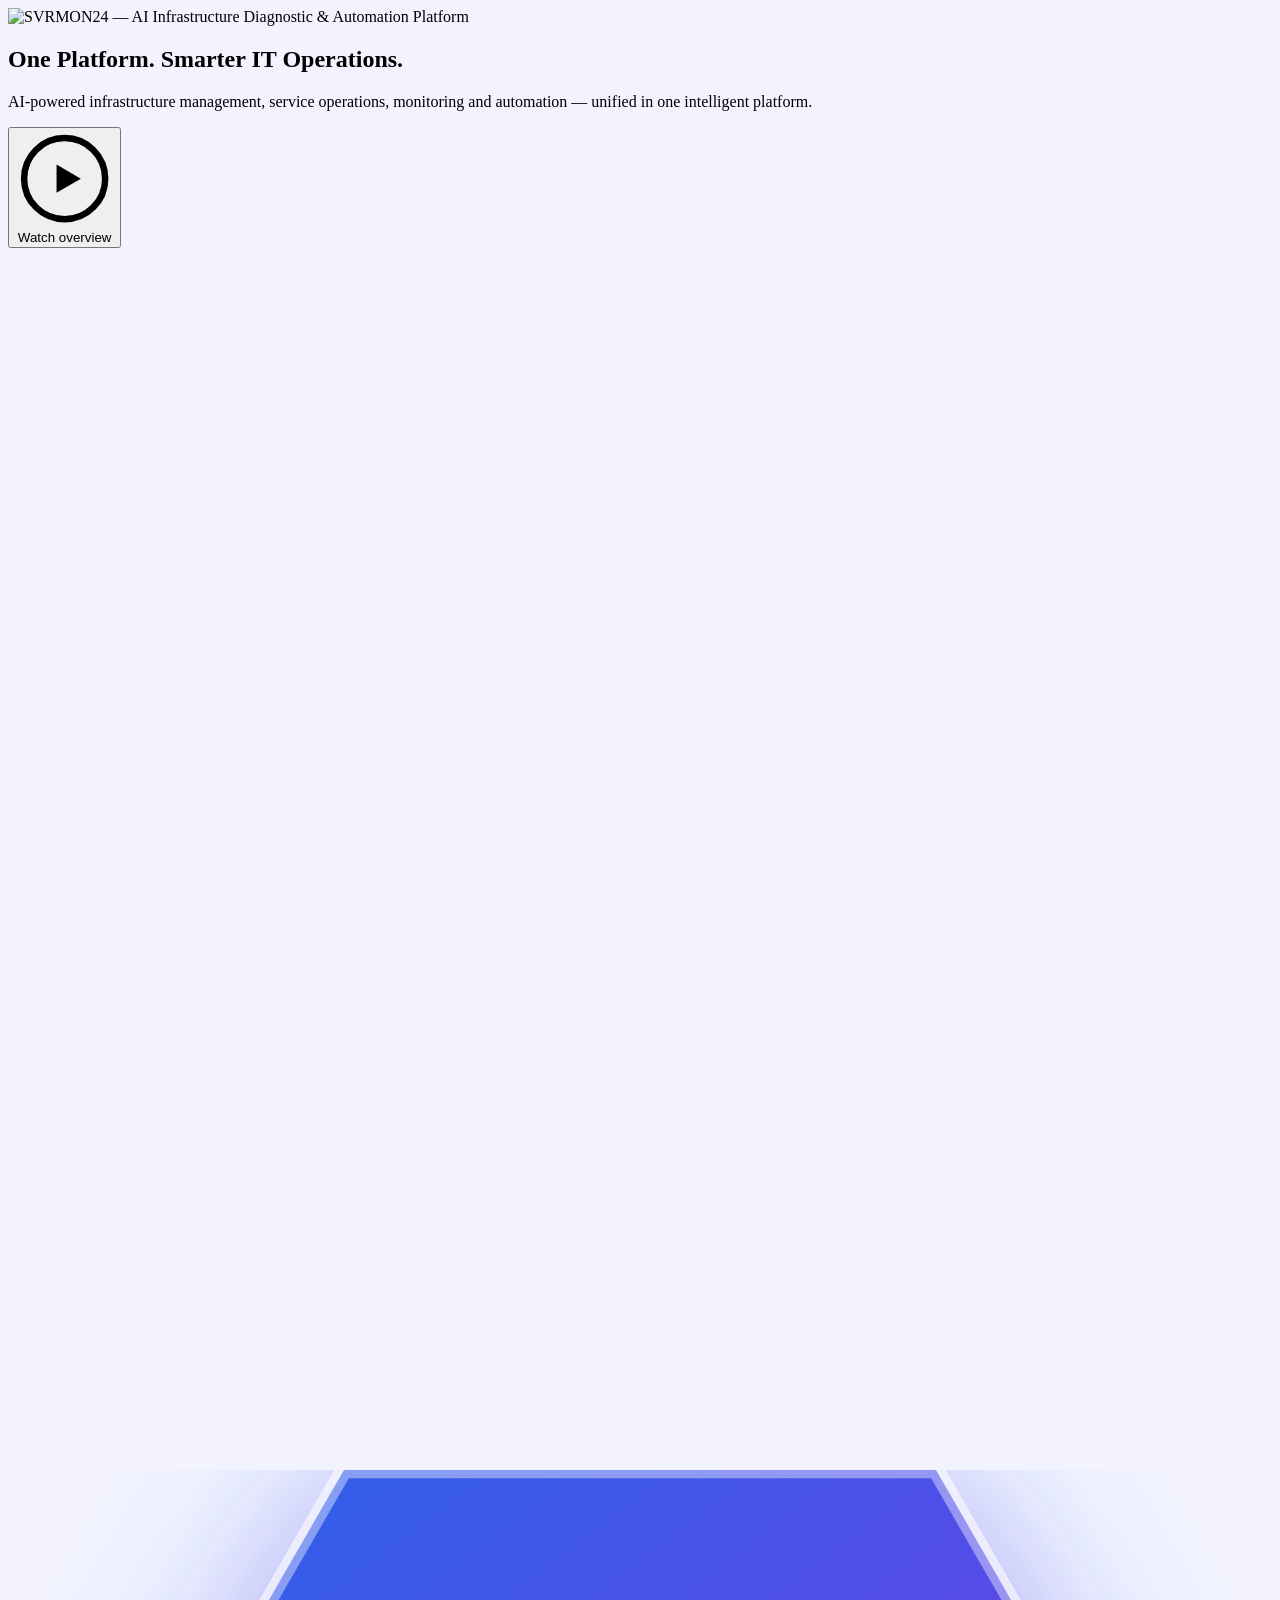
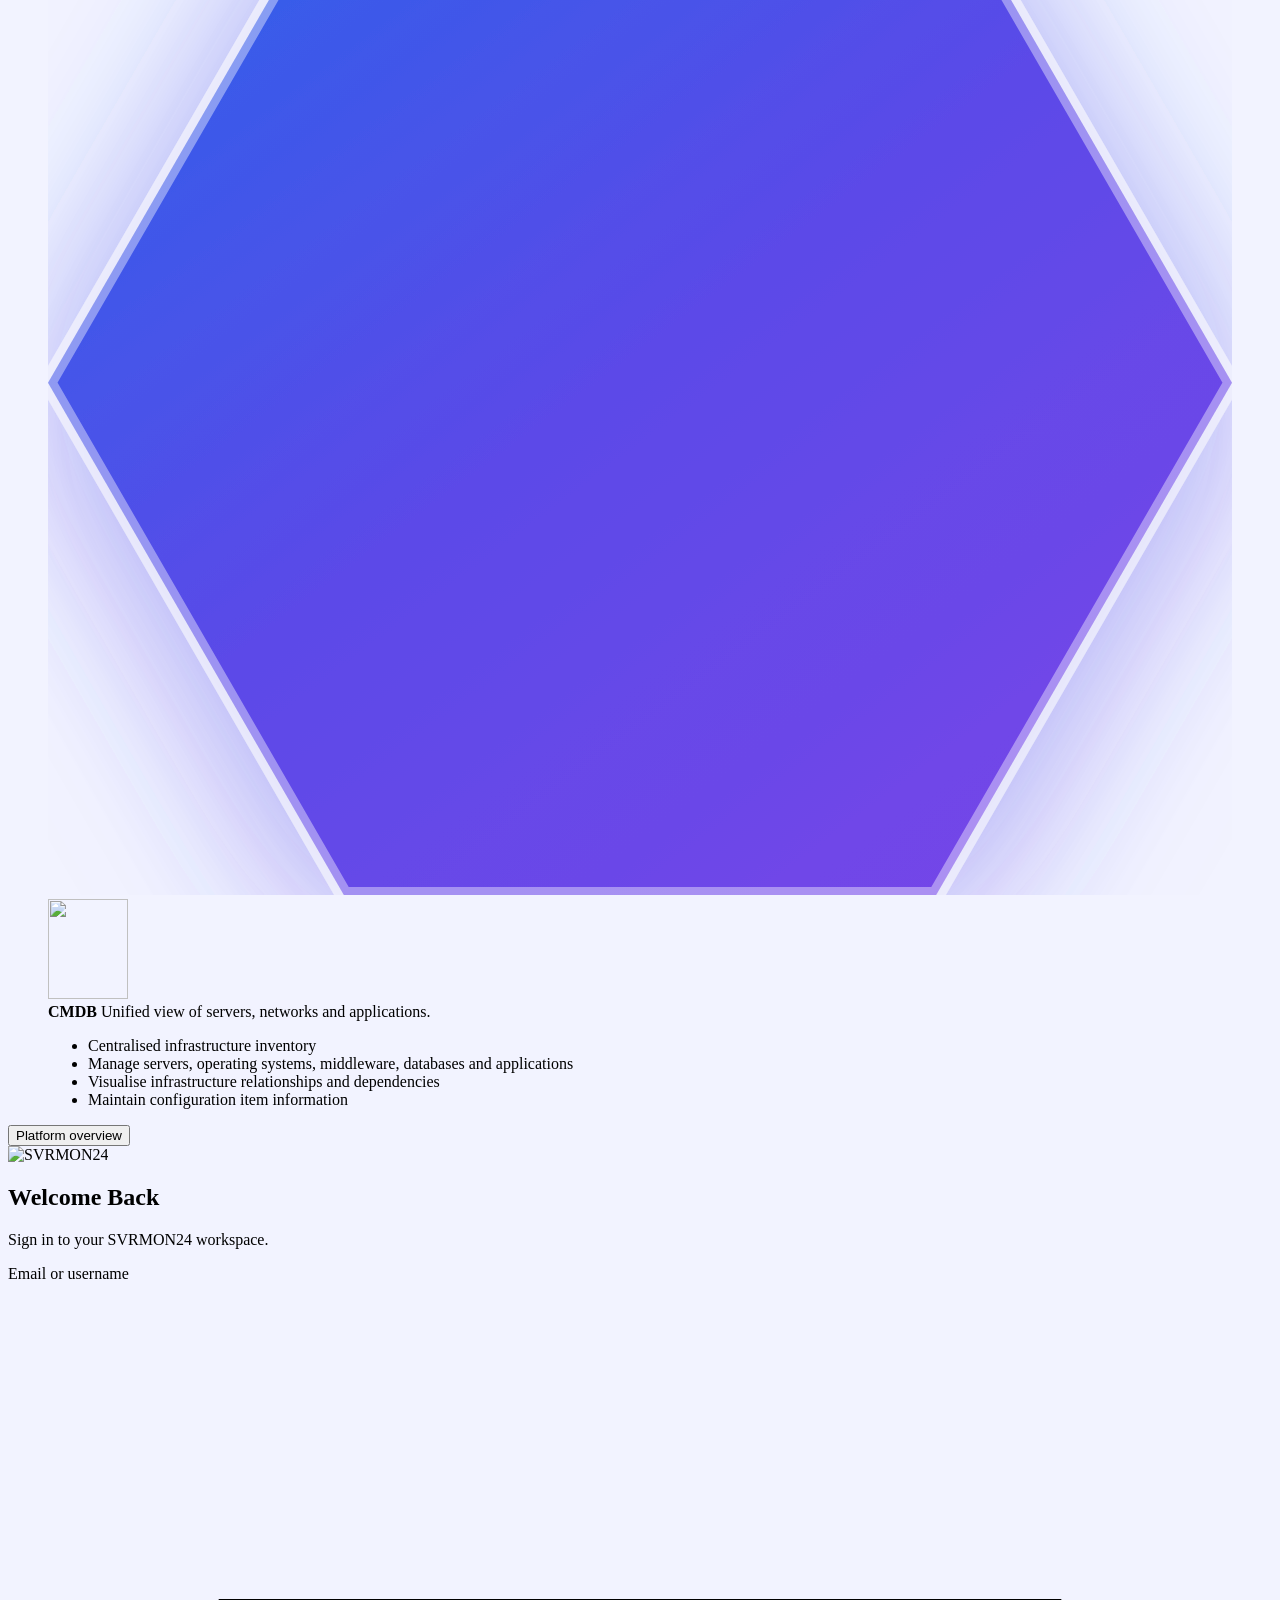
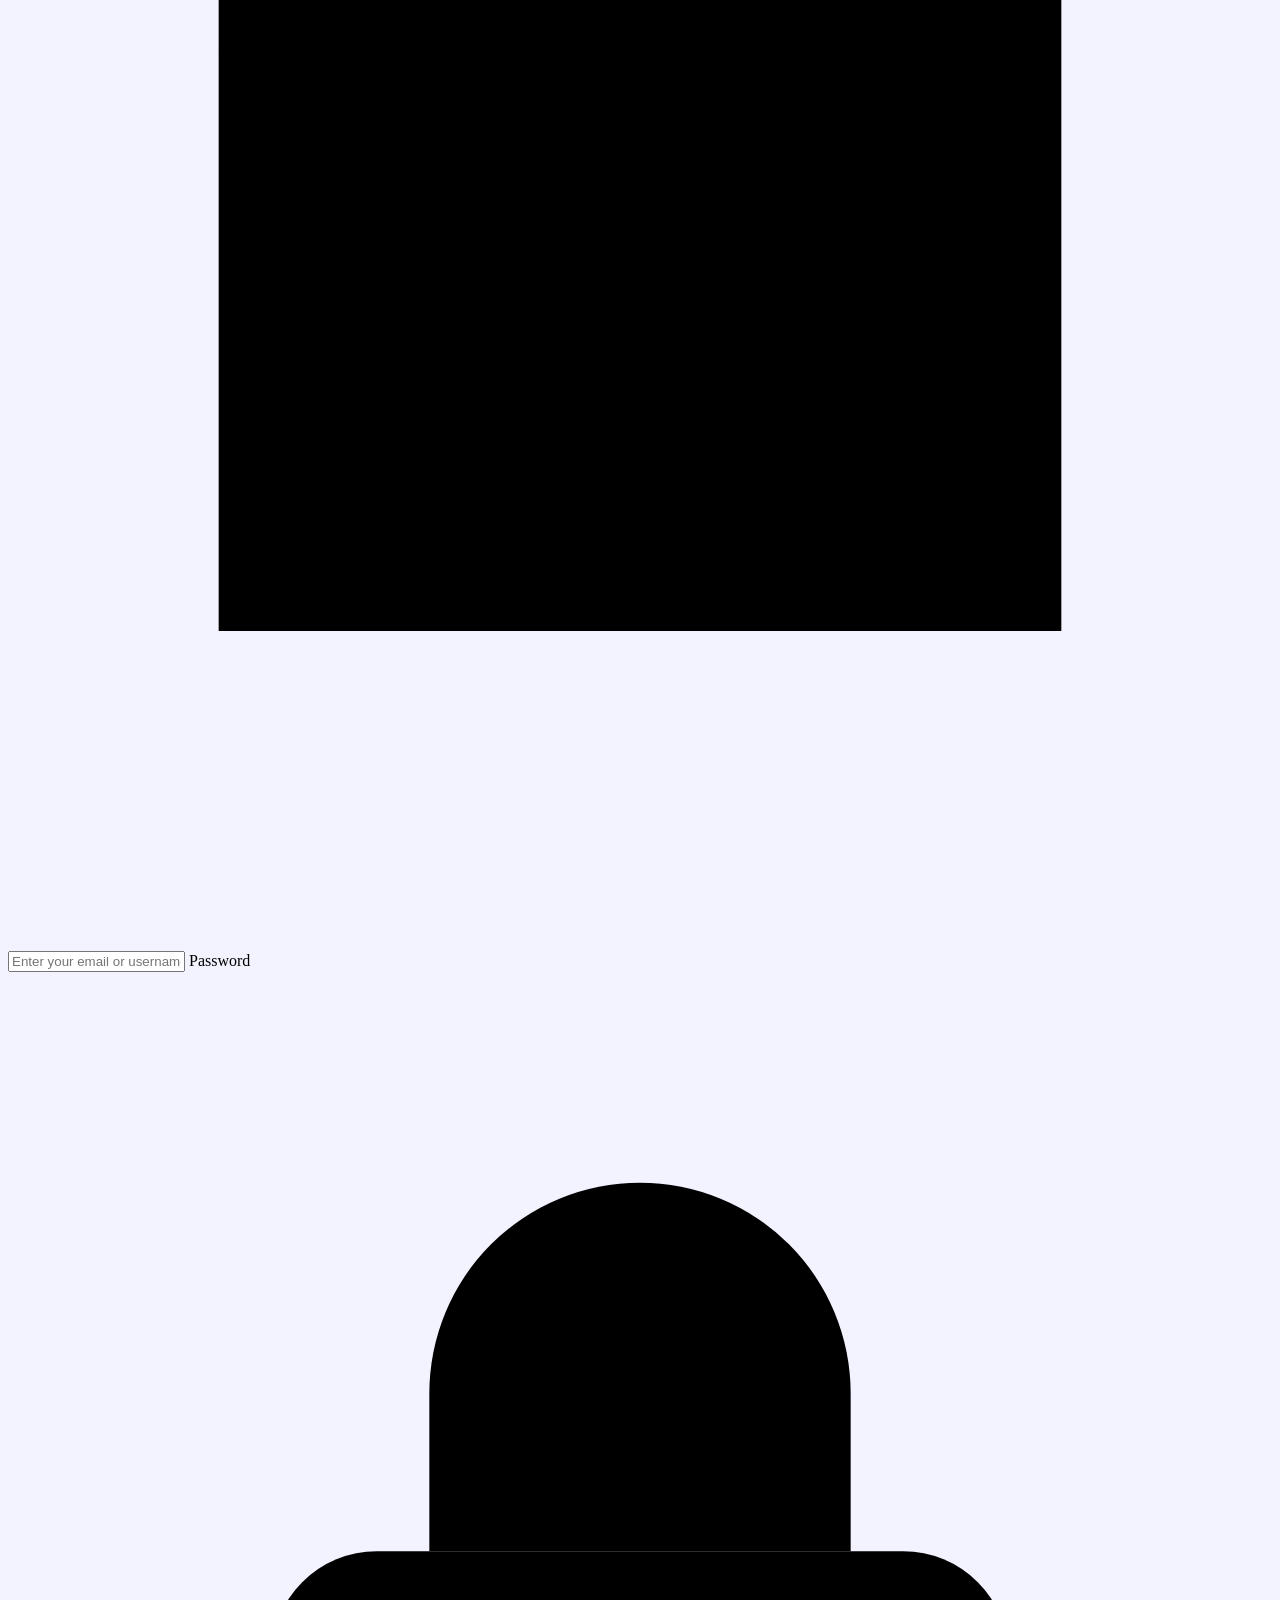
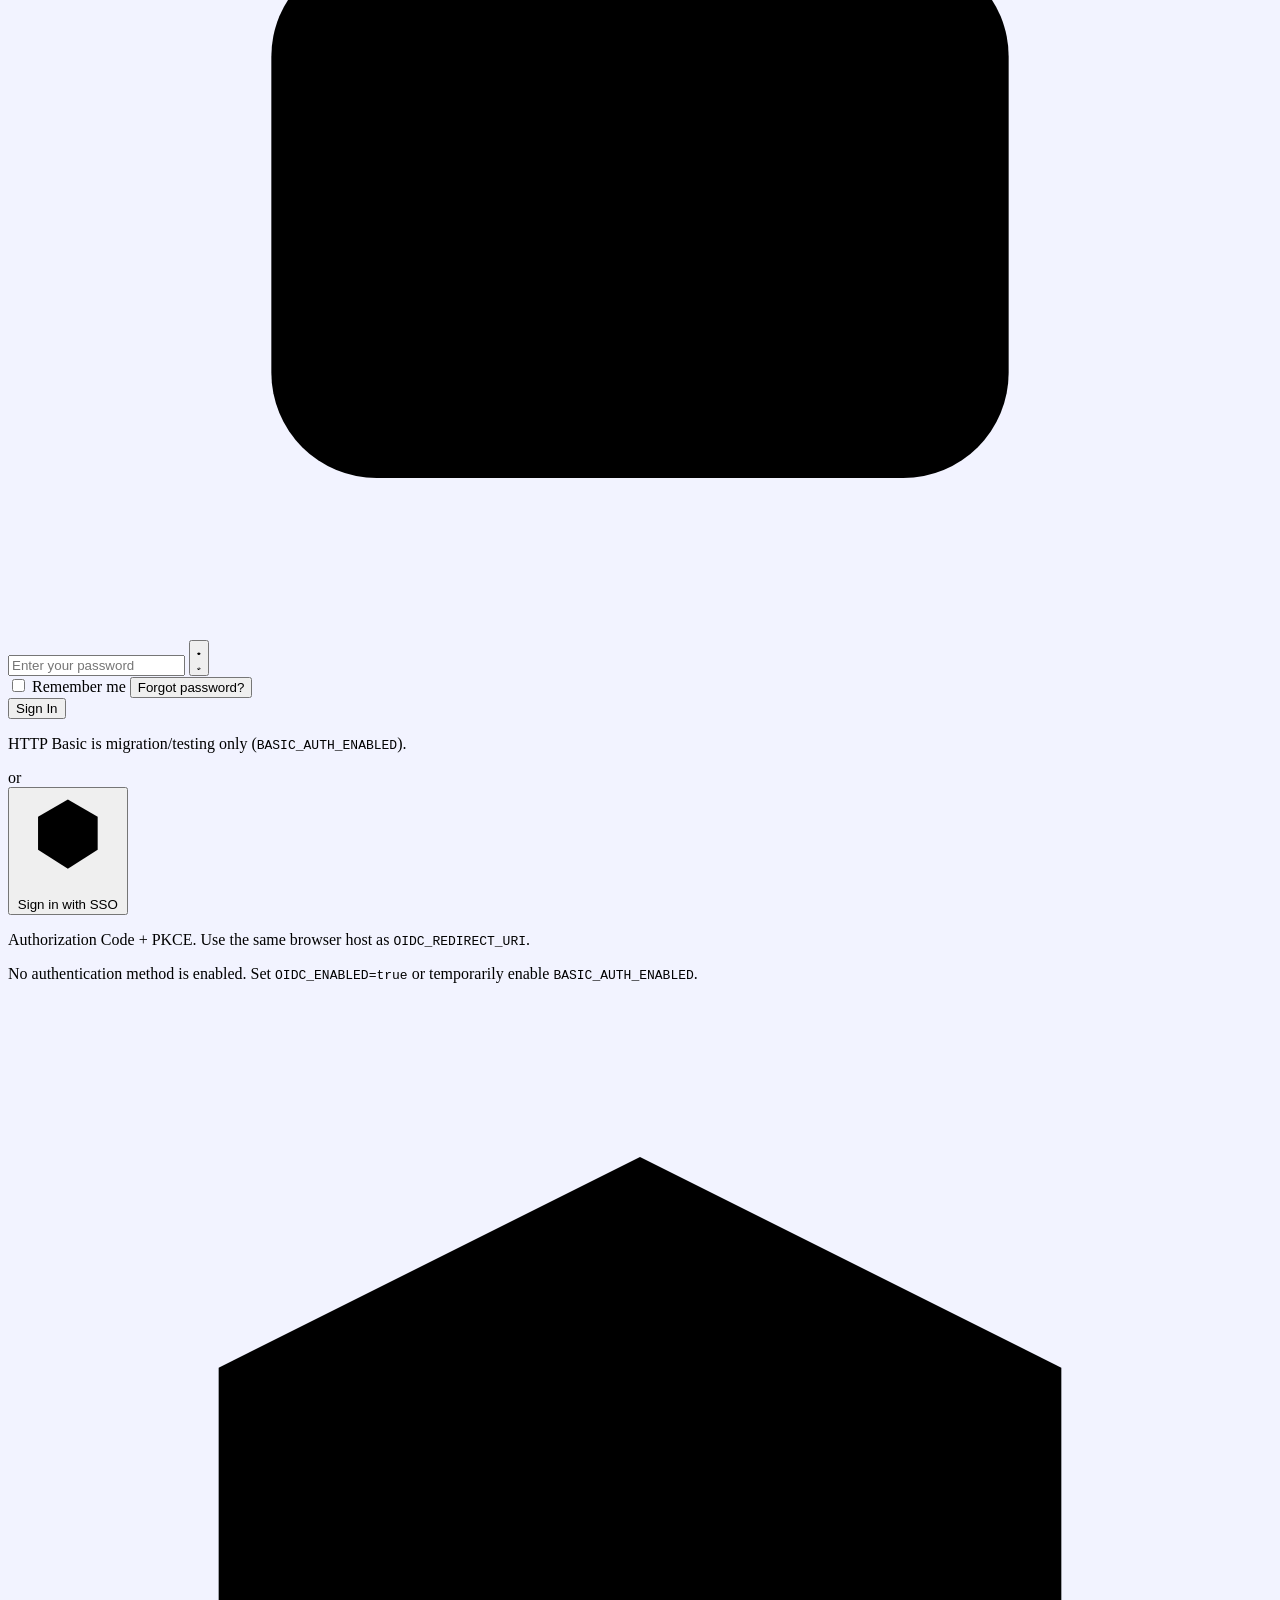
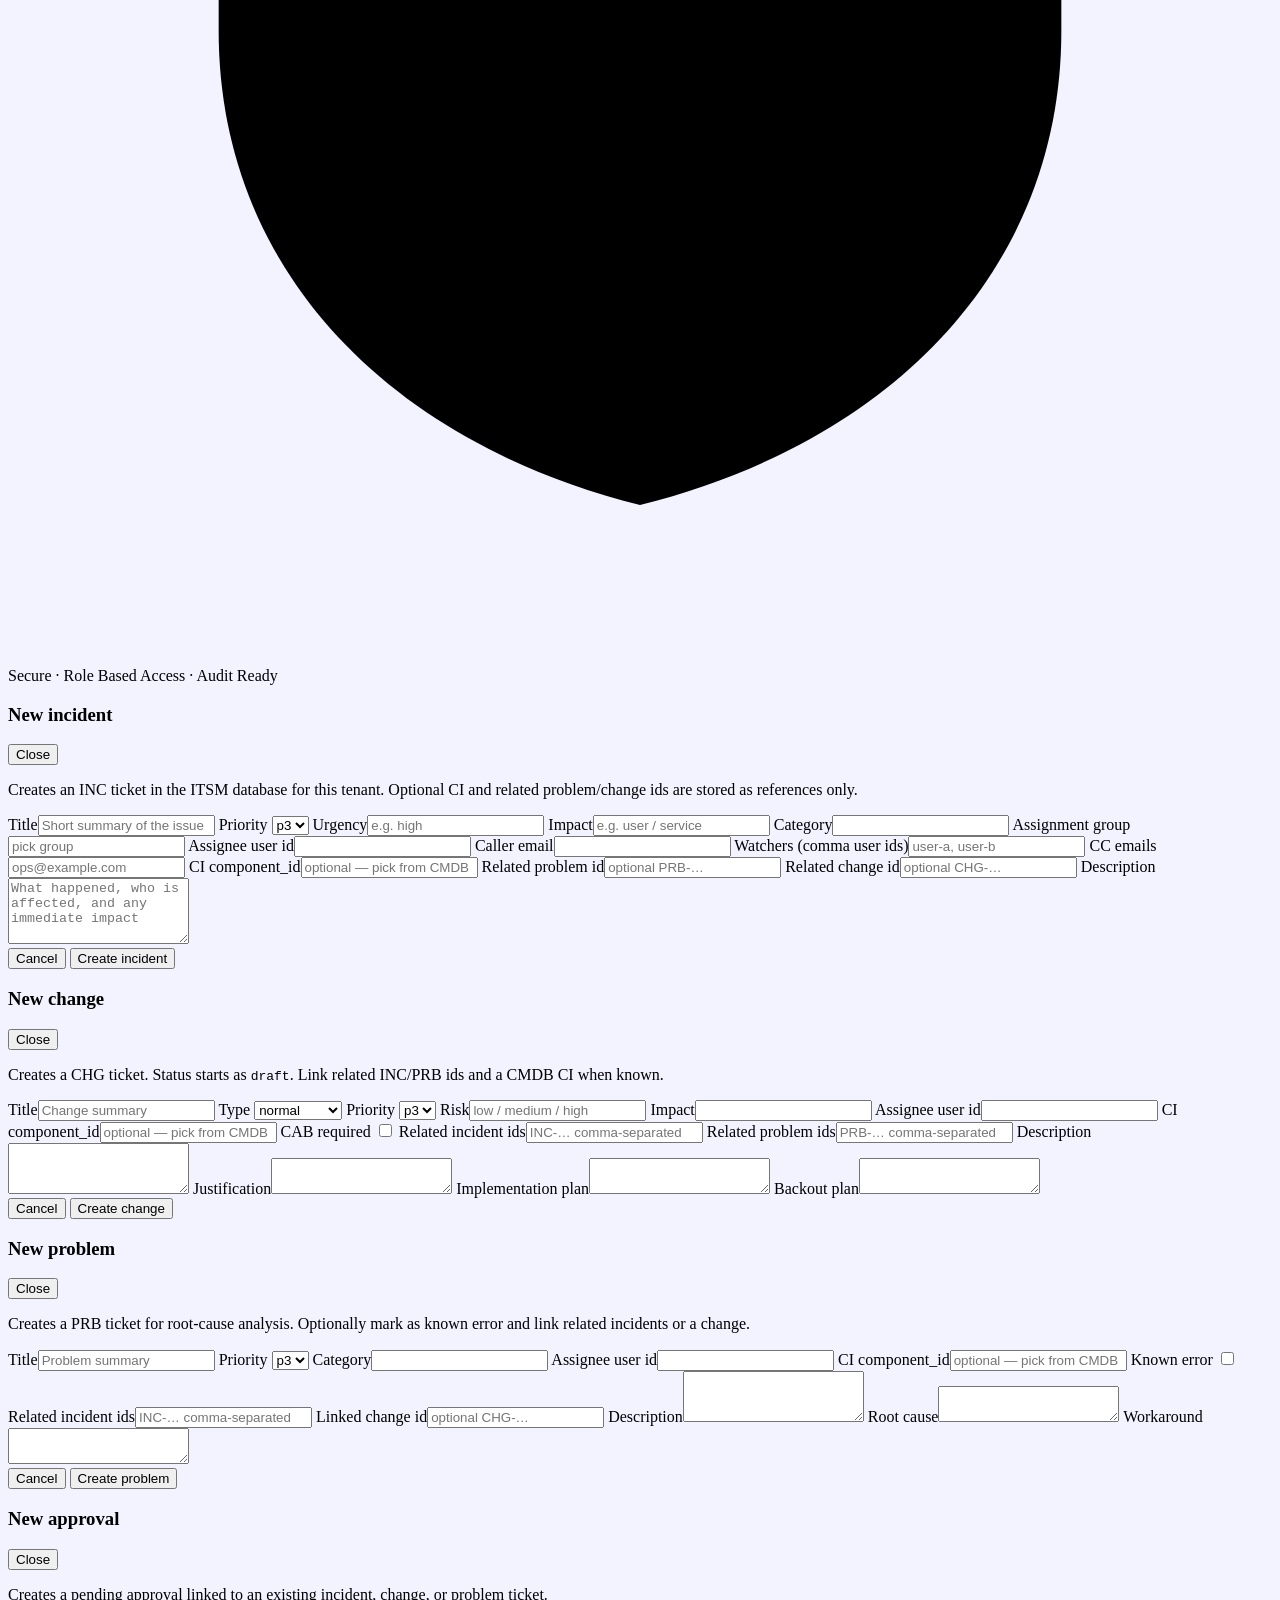
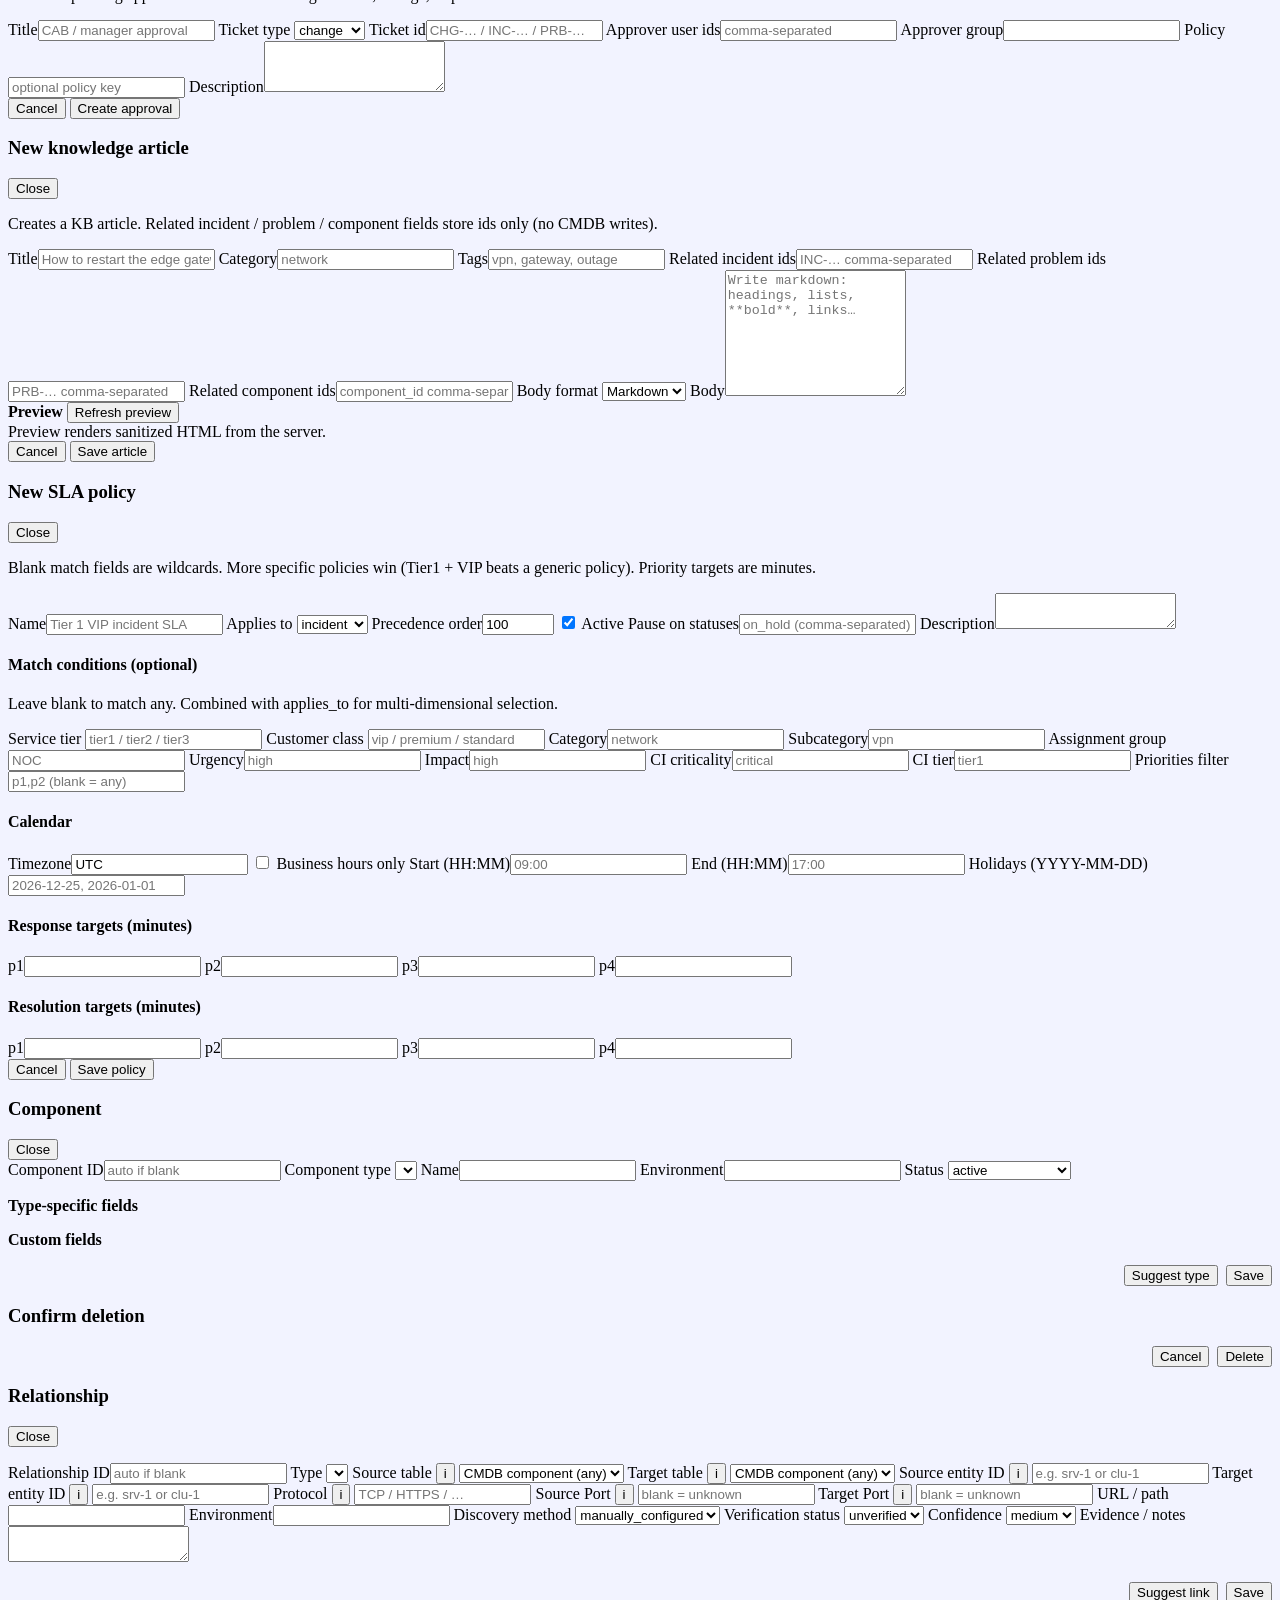
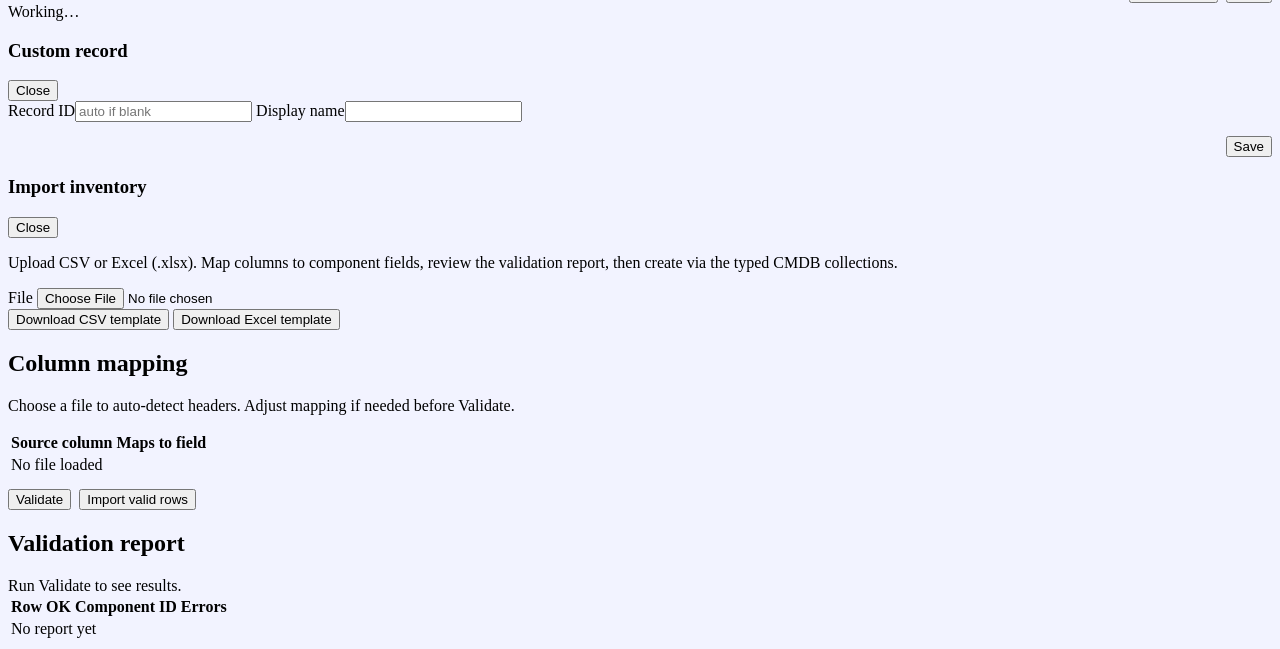
==== commit eed4990c: "Login showcase: premium enterprise UI refinement (0.99.14). Match reference 16 spacing, frosted deta" ====
--- a/frontend/index.html
+++ b/frontend/index.html
@@ -3,8 +3,8 @@
 <head>
   <meta charset="utf-8" />
   <meta name="viewport" content="width=device-width, initial-scale=1" />
-  <meta name="svrmon24-ui" content="login-enterprise-v22" />
-  <meta name="svrmon24-version" content="0.99.13" />
+  <meta name="svrmon24-ui" content="login-enterprise-v23" />
+  <meta name="svrmon24-version" content="0.99.14" />
   <title>SVRMON24</title>
   <link rel="preconnect" href="https://fonts.googleapis.com" />
   <link rel="preconnect" href="https://fonts.gstatic.com" crossorigin />
@@ -19,13 +19,13 @@
     body.is-app .login-gate { display: none !important; }
     #authPanel, .auth-panel-legacy { display: none !important; }
   </style>
-  <link rel="stylesheet" href="/static/css/cmdb.css?v=0.99.13" />
-  <link rel="stylesheet" href="/static/css/itsm.css?v=0.99.13" />
-  <link rel="stylesheet" href="/static/css/monitor.css?v=0.99.13" />
-  <link rel="stylesheet" href="/static/css/portal.css?v=0.99.13" />
-  <script src="/static/js/config.js?v=0.99.13"></script>
-  <script src="/static/js/brand.js?v=0.99.13"></script>
-  <script src="/static/js/login-showcase.js?v=0.99.13" defer></script>
+  <link rel="stylesheet" href="/static/css/cmdb.css?v=0.99.14" />
+  <link rel="stylesheet" href="/static/css/itsm.css?v=0.99.14" />
+  <link rel="stylesheet" href="/static/css/monitor.css?v=0.99.14" />
+  <link rel="stylesheet" href="/static/css/portal.css?v=0.99.14" />
+  <script src="/static/js/config.js?v=0.99.14"></script>
+  <script src="/static/js/brand.js?v=0.99.14"></script>
+  <script src="/static/js/login-showcase.js?v=0.99.14" defer></script>
 </head>
 <body class="is-login">
   <!-- Enterprise login: showcase (left) + sign-in panel (right); stacks on small viewports -->
@@ -117,12 +117,12 @@
                     <stop offset="100%" stop-color="#7545E8"/>
                   </linearGradient>
                   <filter id="loginHubNodeNeo" x="-30%" y="-30%" width="160%" height="160%">
-                    <feDropShadow dx="0" dy="8" stdDeviation="8" flood-color="#172554" flood-opacity="0.12"/>
-                    <feDropShadow dx="0" dy="2" stdDeviation="1.2" flood-color="#315FEA" flood-opacity="0.1"/>
+                    <feDropShadow dx="0" dy="6" stdDeviation="6" flood-color="#172554" flood-opacity="0.1"/>
+                    <feDropShadow dx="0" dy="1" stdDeviation="1" flood-color="#315FEA" flood-opacity="0.08"/>
                   </filter>
-                  <filter id="loginHubCoreGlow" x="-55%" y="-55%" width="210%" height="210%">
-                    <feDropShadow dx="0" dy="0" stdDeviation="9" flood-color="#315FEA" flood-opacity="0.42"/>
-                    <feDropShadow dx="0" dy="6" stdDeviation="7" flood-color="#7545E8" flood-opacity="0.28"/>
+                  <filter id="loginHubCoreGlow" x="-50%" y="-50%" width="200%" height="200%">
+                    <feDropShadow dx="0" dy="0" stdDeviation="7" flood-color="#315FEA" flood-opacity="0.32"/>
+                    <feDropShadow dx="0" dy="5" stdDeviation="6" flood-color="#7545E8" flood-opacity="0.2"/>
                   </filter>
                   <polygon id="loginHubHex" points="25,0 75,0 100,43.3 75,86.6 25,86.6 0,43.3"/>
                 </defs>
@@ -141,7 +141,7 @@
                 <span class="login-module-detail-ico" id="loginModuleDetailIcon" aria-hidden="true"></span>
                 <div class="login-module-detail-copy">
                   <strong id="loginModuleDetailTitle">CMDB</strong>
-                  <span id="loginModuleDetailBody">Unified view of servers, networks and applications</span>
+                  <span id="loginModuleDetailBody">Unified view of servers, networks and applications.</span>
                 </div>
               </div>
               <ul class="login-module-detail-bullets" id="loginModuleDetailBullets">
@@ -3927,34 +3927,34 @@
     </div>
   </div>
 
-  <script src="/static/js/cmdb/ci-detail.js?v=0.99.13"></script>
-  <script src="/static/js/cmdb.js?v=0.99.13"></script>
-  <script src="/static/js/monitor/dashboard.js?v=0.99.13"></script>
-  <script src="/static/js/monitor/targets.js?v=0.99.13"></script>
-  <script src="/static/js/monitor/logs.js?v=0.99.13"></script>
-  <script src="/static/js/monitor/alerts.js?v=0.99.13"></script>
-  <script src="/static/js/monitor/agents.js?v=0.99.13"></script>
-  <script src="/static/js/monitor/index.js?v=0.99.13"></script>
-  <script src="/static/js/itsm/api.js?v=0.99.13"></script>
-  <script src="/static/js/itsm/routing.js?v=0.99.13"></script>
-  <script src="/static/js/itsm/deeplinks.js?v=0.99.13"></script>
-  <script src="/static/js/itsm/dashboard.js?v=0.99.13"></script>
-  <script src="/static/js/itsm/reports.js?v=0.99.13"></script>
-  <script src="/static/js/itsm/incidents.js?v=0.99.13"></script>
-  <script src="/static/js/itsm/changes.js?v=0.99.13"></script>
-  <script src="/static/js/itsm/problems.js?v=0.99.13"></script>
-  <script src="/static/js/itsm/approvals.js?v=0.99.13"></script>
-  <script src="/static/js/itsm/workflows.js?v=0.99.13"></script>
-  <script src="/static/js/itsm/sla.js?v=0.99.13"></script>
-  <script src="/static/js/itsm/knowledge.js?v=0.99.13"></script>
-  <script src="/static/js/itsm/notifications.js?v=0.99.13"></script>
-  <script src="/static/js/itsm/groups.js?v=0.99.13"></script>
-  <script src="/static/js/itsm/index.js?v=0.99.13"></script>
-  <script src="/static/js/portal/catalog.js?v=0.99.13"></script>
-  <script src="/static/js/portal/requests.js?v=0.99.13"></script>
-  <script src="/static/js/portal/approvals.js?v=0.99.13"></script>
-  <script src="/static/js/portal/executions.js?v=0.99.13"></script>
-  <script src="/static/js/portal/vuln.js?v=0.99.13"></script>
-  <script src="/static/js/portal/index.js?v=0.99.13"></script>
+  <script src="/static/js/cmdb/ci-detail.js?v=0.99.14"></script>
+  <script src="/static/js/cmdb.js?v=0.99.14"></script>
+  <script src="/static/js/monitor/dashboard.js?v=0.99.14"></script>
+  <script src="/static/js/monitor/targets.js?v=0.99.14"></script>
+  <script src="/static/js/monitor/logs.js?v=0.99.14"></script>
+  <script src="/static/js/monitor/alerts.js?v=0.99.14"></script>
+  <script src="/static/js/monitor/agents.js?v=0.99.14"></script>
+  <script src="/static/js/monitor/index.js?v=0.99.14"></script>
+  <script src="/static/js/itsm/api.js?v=0.99.14"></script>
+  <script src="/static/js/itsm/routing.js?v=0.99.14"></script>
+  <script src="/static/js/itsm/deeplinks.js?v=0.99.14"></script>
+  <script src="/static/js/itsm/dashboard.js?v=0.99.14"></script>
+  <script src="/static/js/itsm/reports.js?v=0.99.14"></script>
+  <script src="/static/js/itsm/incidents.js?v=0.99.14"></script>
+  <script src="/static/js/itsm/changes.js?v=0.99.14"></script>
+  <script src="/static/js/itsm/problems.js?v=0.99.14"></script>
+  <script src="/static/js/itsm/approvals.js?v=0.99.14"></script>
+  <script src="/static/js/itsm/workflows.js?v=0.99.14"></script>
+  <script src="/static/js/itsm/sla.js?v=0.99.14"></script>
+  <script src="/static/js/itsm/knowledge.js?v=0.99.14"></script>
+  <script src="/static/js/itsm/notifications.js?v=0.99.14"></script>
+  <script src="/static/js/itsm/groups.js?v=0.99.14"></script>
+  <script src="/static/js/itsm/index.js?v=0.99.14"></script>
+  <script src="/static/js/portal/catalog.js?v=0.99.14"></script>
+  <script src="/static/js/portal/requests.js?v=0.99.14"></script>
+  <script src="/static/js/portal/approvals.js?v=0.99.14"></script>
+  <script src="/static/js/portal/executions.js?v=0.99.14"></script>
+  <script src="/static/js/portal/vuln.js?v=0.99.14"></script>
+  <script src="/static/js/portal/index.js?v=0.99.14"></script>
 </body>
 </html>
